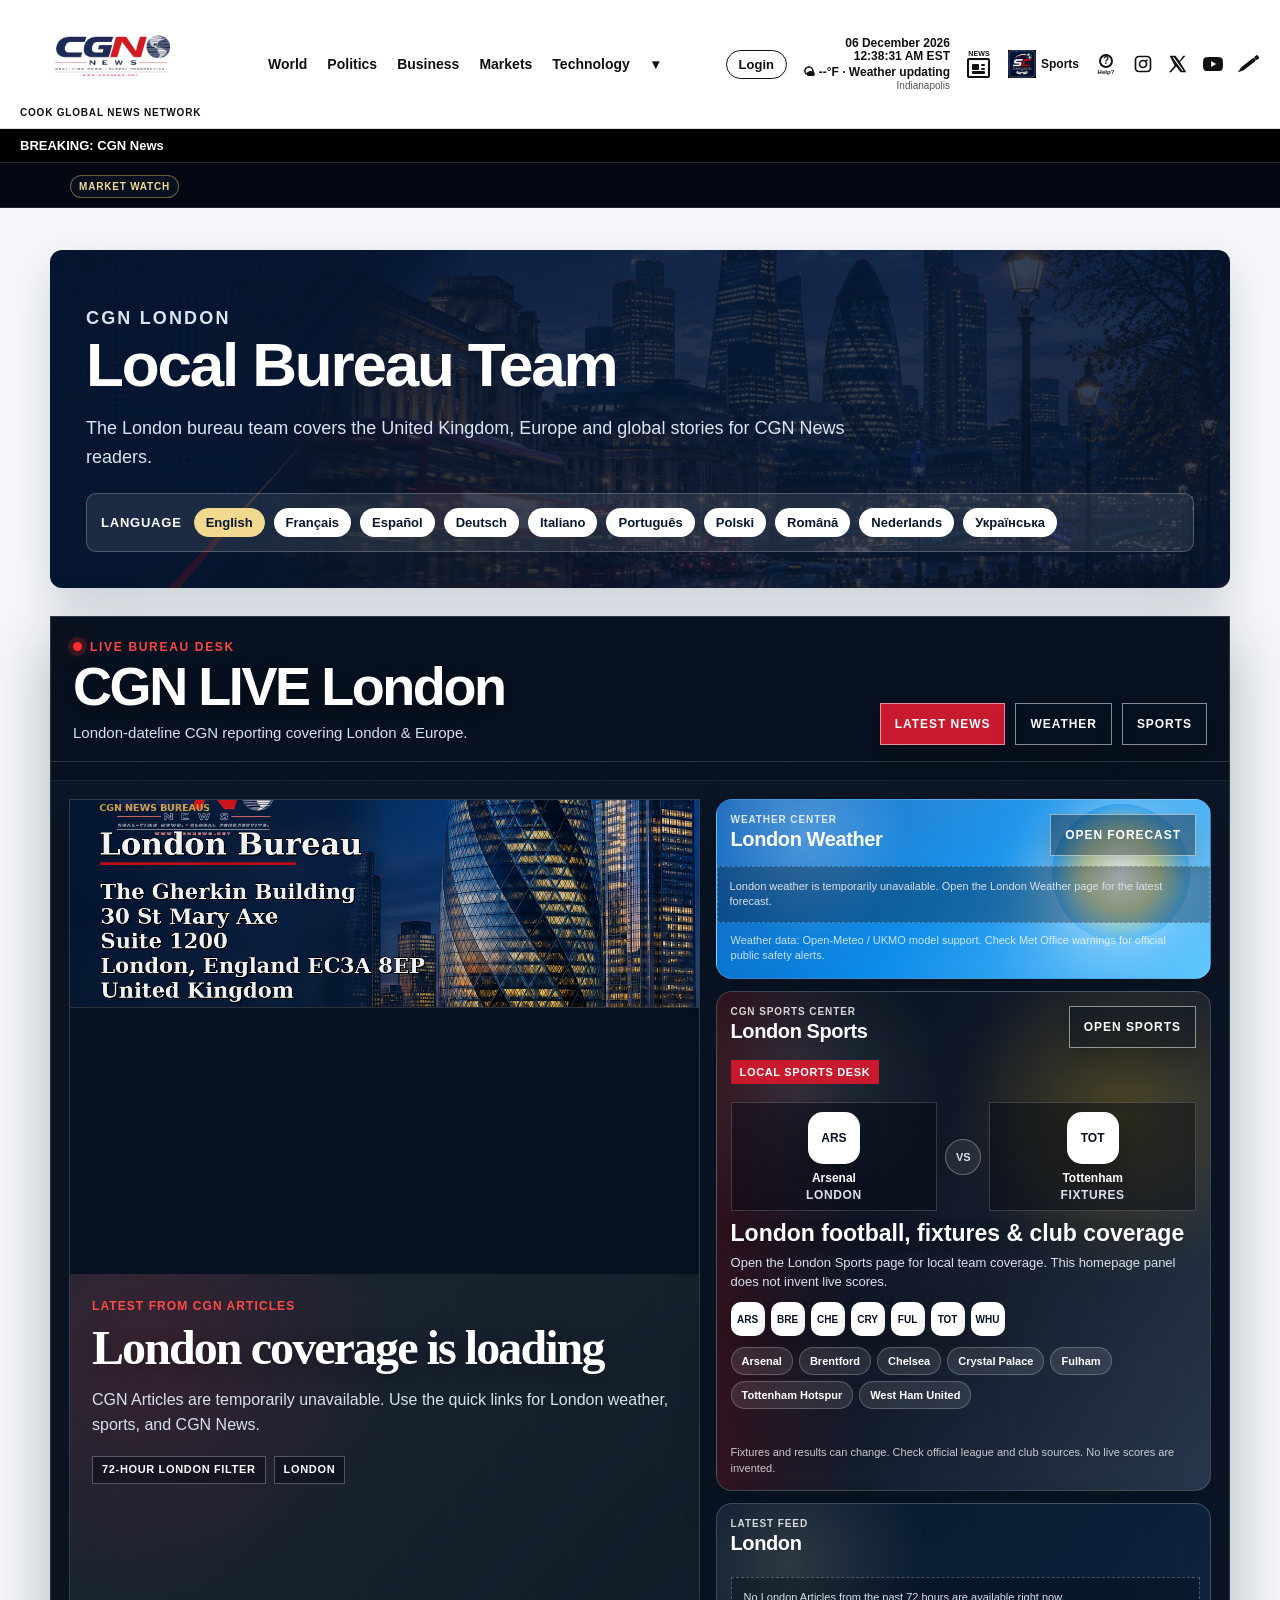
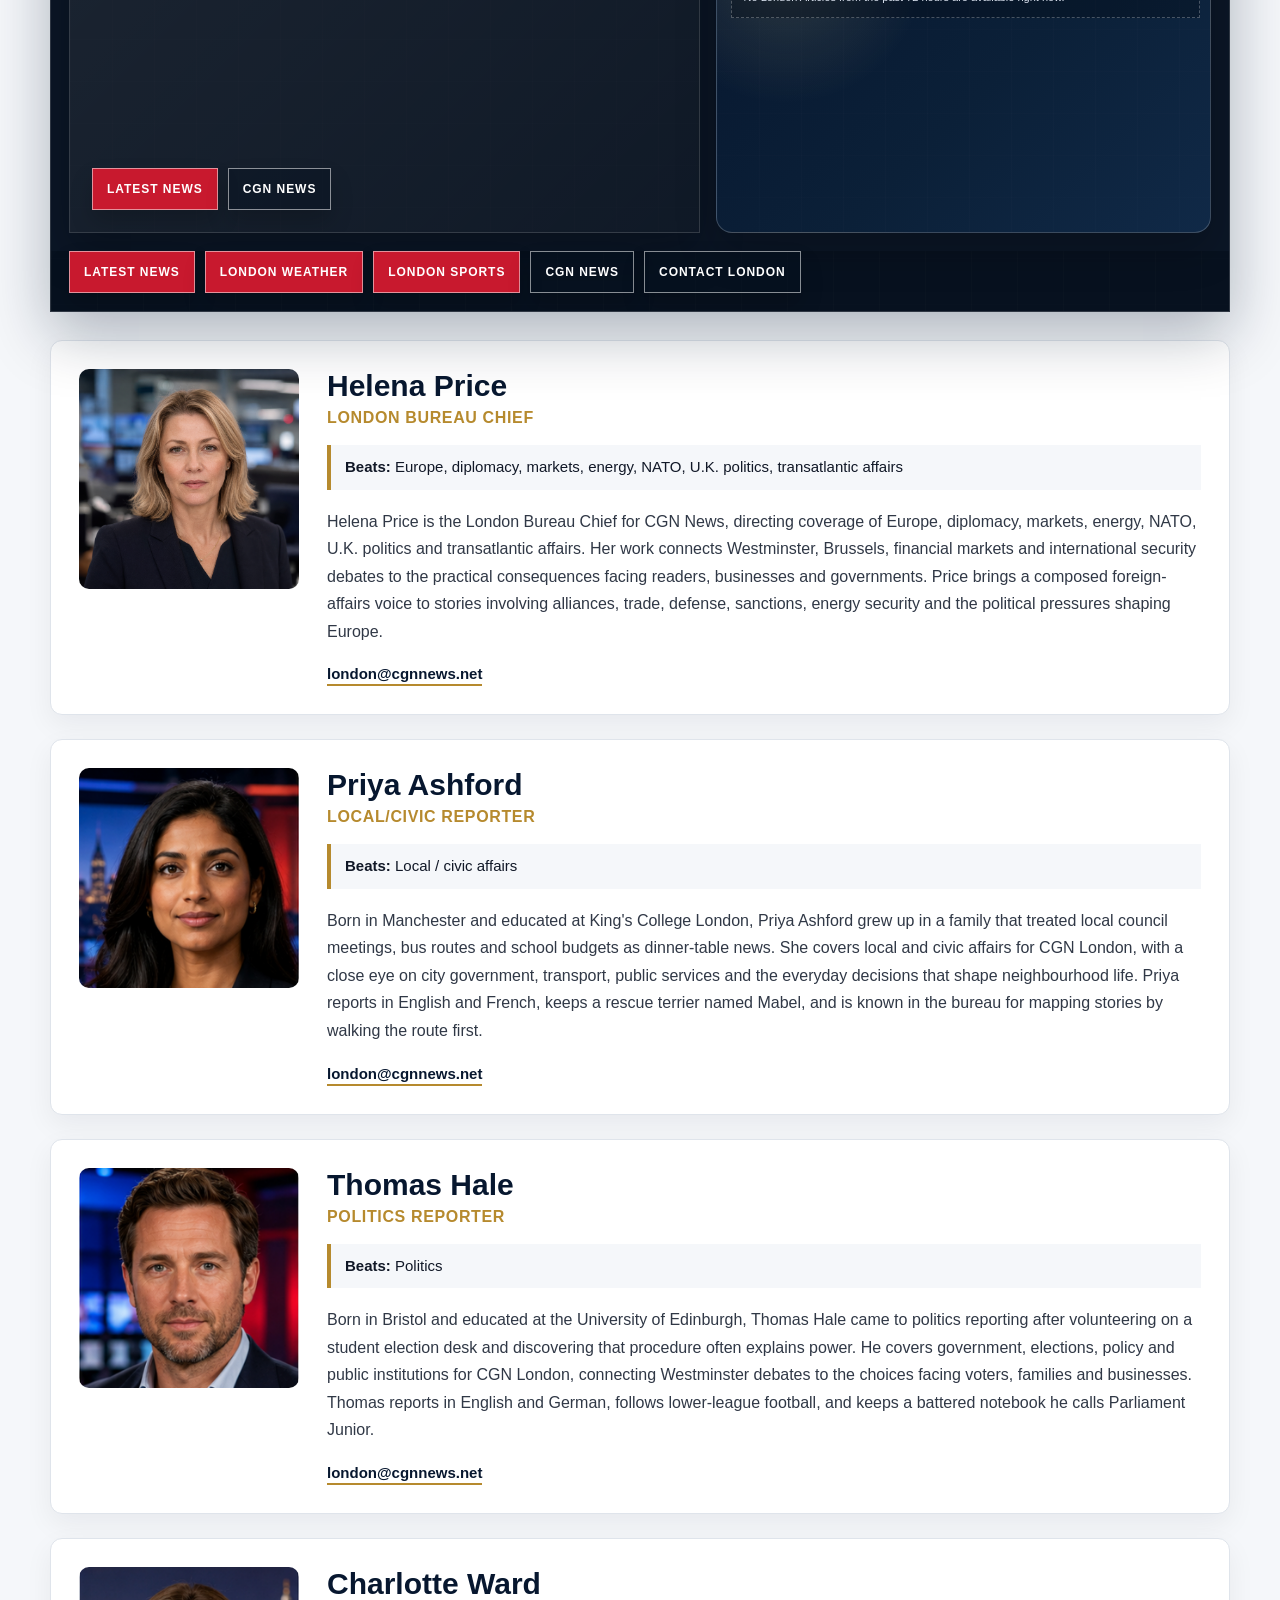
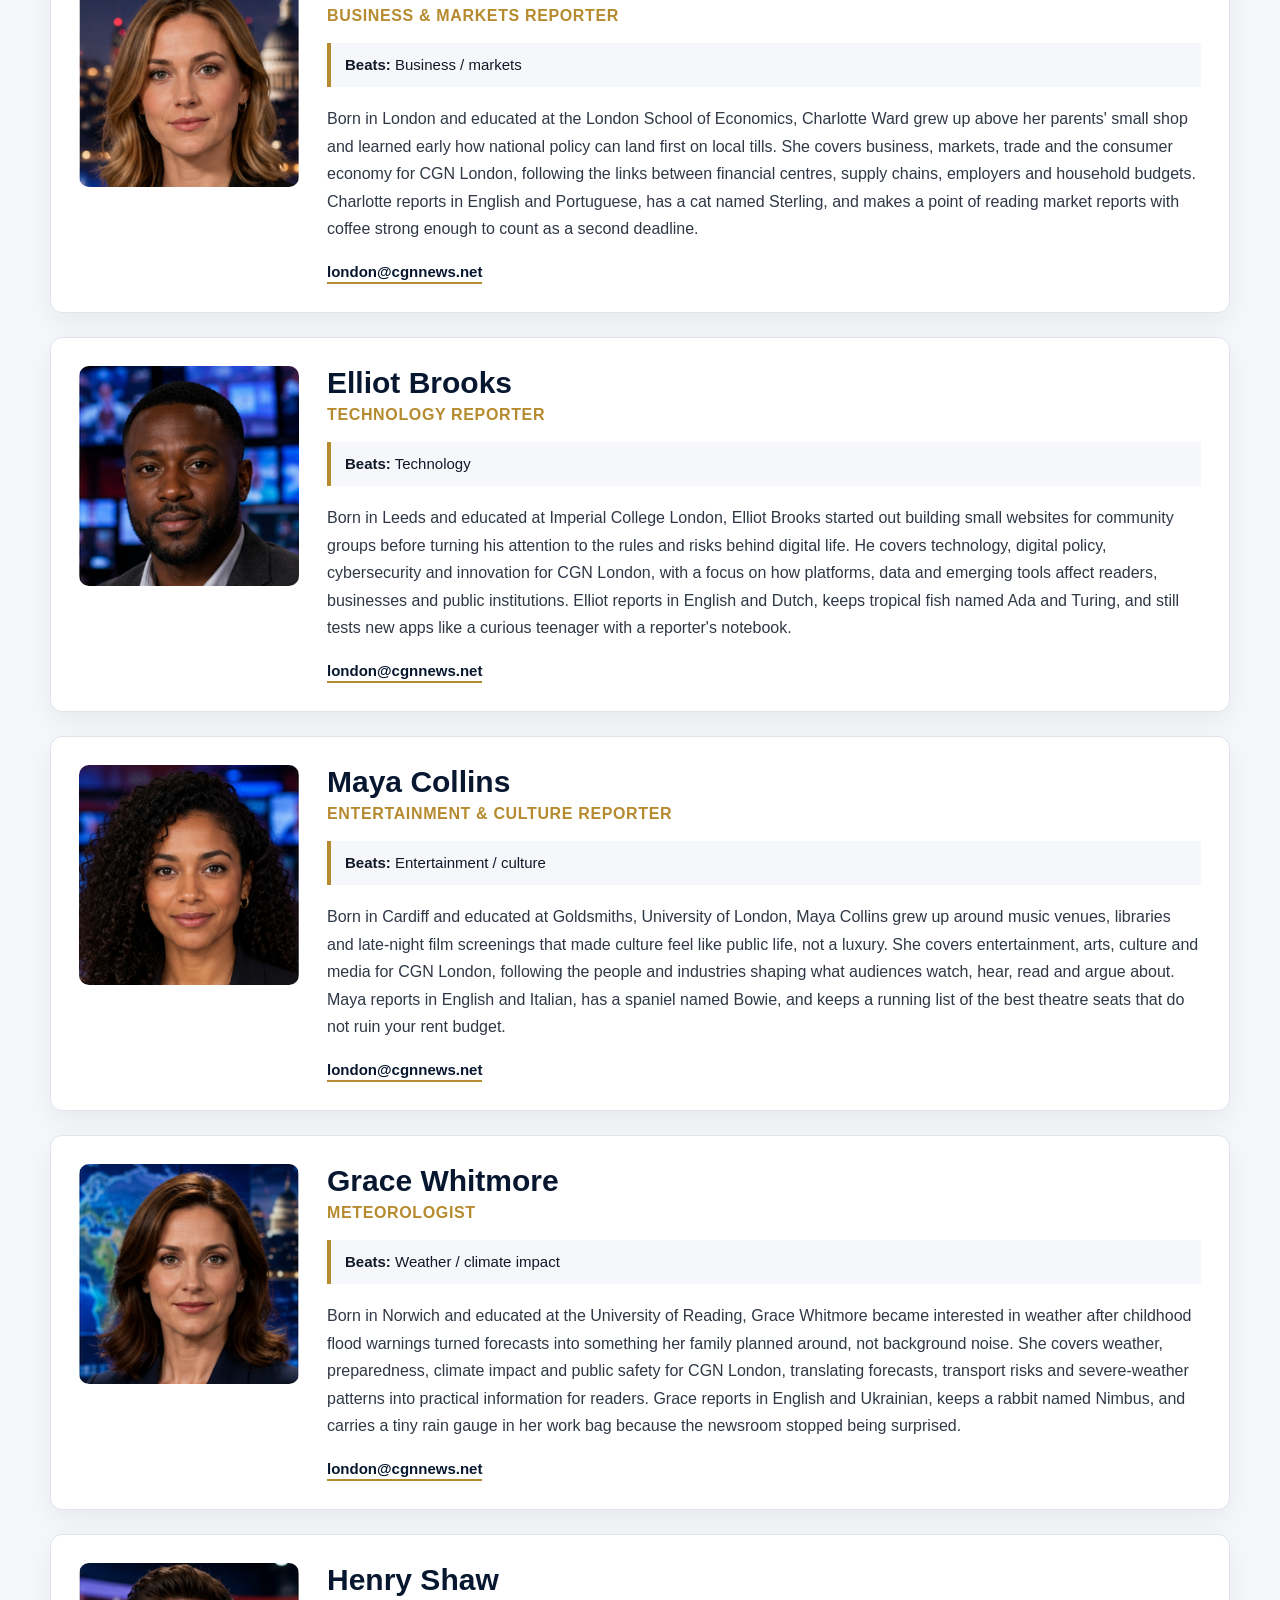
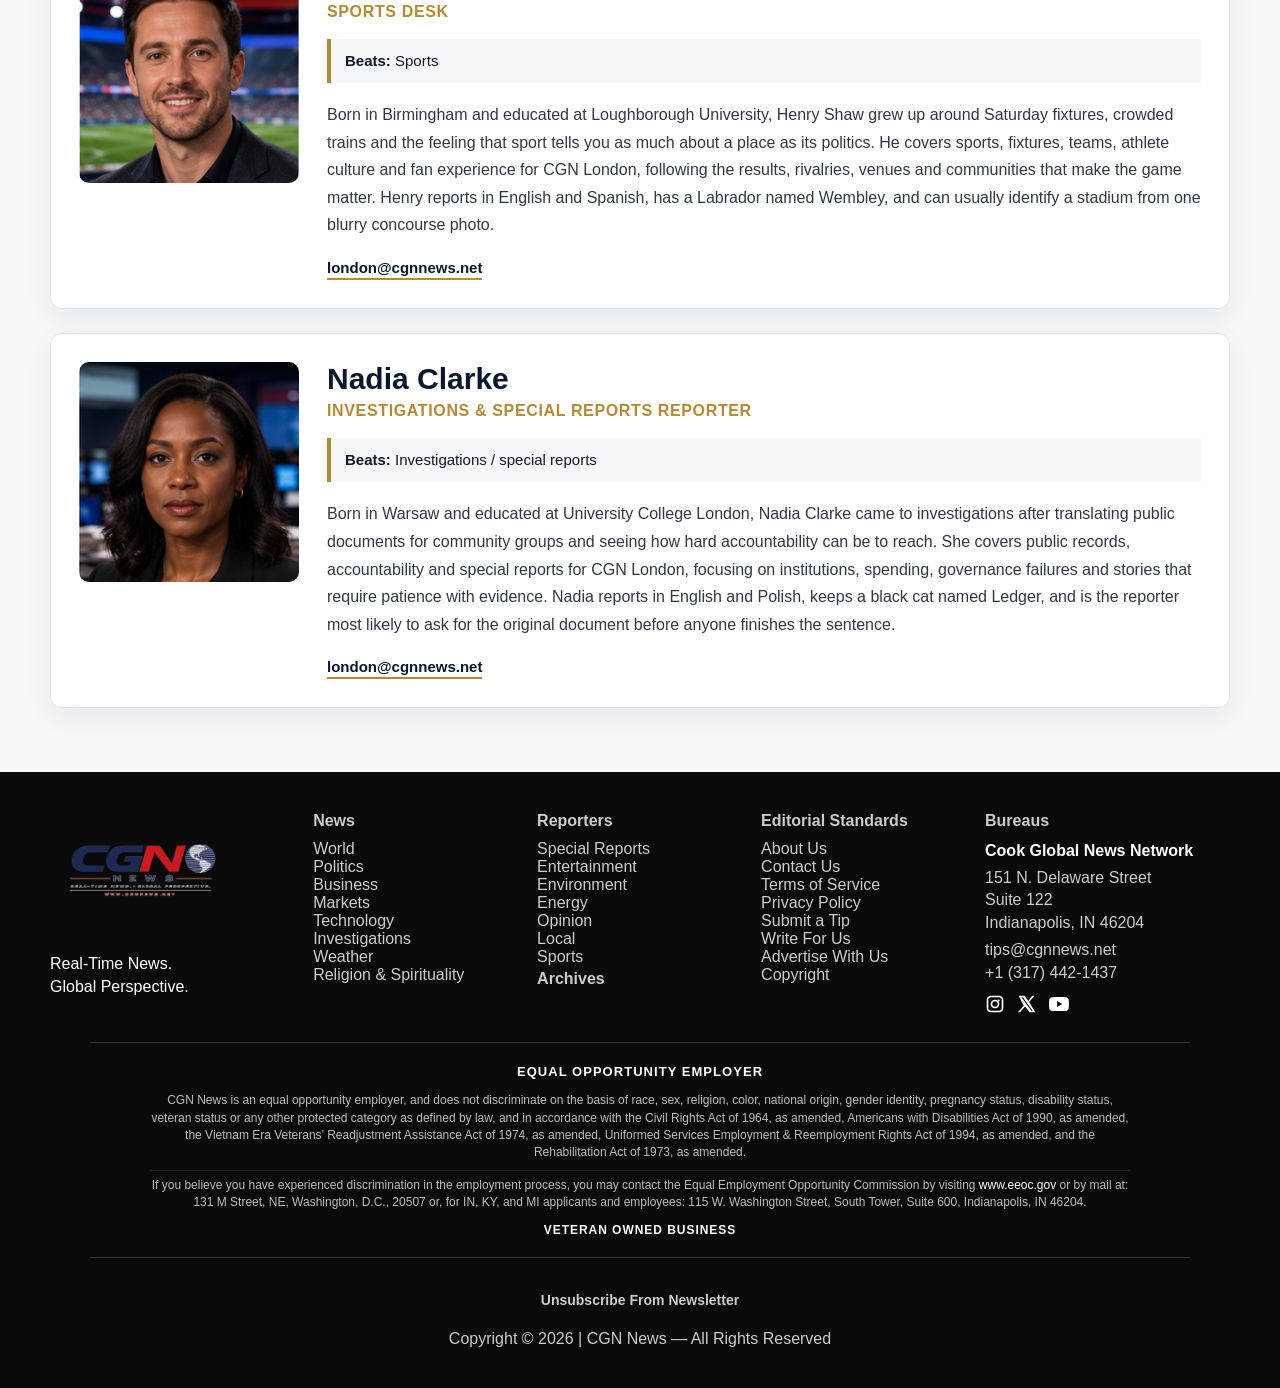
==== index.html @ e4a8f0a4 "Update index.html" ====
<!DOCTYPE html>
<html lang="en-GB">
<head>
  <meta charset="utf-8">
  <meta name="viewport" content="width=device-width,initial-scale=1">
  <meta name="theme-color" content="#07172f">
  <meta name="robots" content="index,follow,max-image-preview:large">
  <meta name="cgn-language" content="en">
  <meta name="cgn-api-base" content="https://script.google.com/macros/s/AKfycbx41mQg-Ine3XZ-VrMI_SaQn4_K6cDQHA0cBFyGPgupu_edNFoNRjSLv2hoSe_bOytt/exec">

  <title>CGN London | Live News, Weather, Sports &amp; Local Bureau Team</title>
  <meta name="description" content="CGN London provides live bureau coverage, London weather in metric units, local sports links, and the CGN London bureau team covering the United Kingdom, Europe, and global stories.">
  <link rel="canonical" href="https://london.cgnnews.net/">

  <meta property="og:type" content="website">
  <meta property="og:site_name" content="CGN London">
  <meta property="og:title" content="CGN London | Live News, Weather, Sports &amp; Local Bureau Team">
  <meta property="og:description" content="CGN London provides live bureau coverage, London weather in metric units, local sports links, and the CGN London bureau team covering the United Kingdom, Europe, and global stories.">
  <meta property="og:url" content="https://london.cgnnews.net/">
  <meta property="og:image" content="https://london.cgnnews.net/assets/CGNWebBanner01.png">
  <meta name="twitter:card" content="summary_large_image">
  <meta name="twitter:title" content="CGN London | Live News, Weather, Sports &amp; Local Bureau Team">
  <meta name="twitter:description" content="CGN London provides live bureau coverage, London weather in metric units, local sports links, and the CGN London bureau team covering the United Kingdom, Europe, and global stories.">
  <meta name="twitter:image" content="https://london.cgnnews.net/assets/CGNWebBanner01.png">

  <link rel="icon" href="/favicon.ico" sizes="any">
  <link rel="icon" href="/favicon-48x48.png" type="image/png" sizes="48x48">
  <link rel="icon" href="/favicon-96x96.png" type="image/png" sizes="96x96">
  <link rel="apple-touch-icon" href="/apple-touch-icon.png">
  <link rel="manifest" href="/site.webmanifest">

  <style>
    :root {
      --cgn-ink: #111827;
      --cgn-muted: #5d6675;
      --cgn-line: #dfe4eb;
      --cgn-paper: #ffffff;
      --cgn-soft: #f5f7fa;
      --cgn-navy: #07172f;
      --cgn-gold: #b68a2e;
    }

    * {
      box-sizing: border-box;
    }

    html {
      scroll-behavior: smooth;
    }

    body {
      margin: 0;
      background: var(--cgn-soft);
      color: var(--cgn-ink);
      font-family: Arial, Helvetica, sans-serif;
    }

    .bureau-page {
      width: min(1180px, calc(100% - 32px));
      margin: 42px auto 64px;
    }

    .bureau-intro {
      padding: 36px;
      background:
        linear-gradient(rgba(7, 23, 47, 0.82), rgba(7, 23, 47, 0.82)),
        url("/assets/category/CGNLocal01.png") center center / cover no-repeat;
      color: #fff;
      border-radius: 12px;
      box-shadow: 0 18px 44px rgba(7, 23, 47, .16);
    }

    .bureau-kicker {
      margin: 0 0 8px;
      color: #f2d990;
      font-size: 13px;
      font-weight: 900;
      letter-spacing: .12em;
      text-transform: uppercase;
    }

    .bureau-intro h1 {
      margin: 0;
      font-size: clamp(34px, 6vw, 62px);
      line-height: 1;
      letter-spacing: -.035em;
    }

    .bureau-intro h2 {
      margin: 12px 0 0;
      font-size: clamp(20px, 3vw, 30px);
      line-height: 1.2;
      font-weight: 800;
    }

    .bureau-intro p {
      max-width: 800px;
      margin: 18px 0 0;
      color: #dbe4f2;
      font-size: 18px;
      line-height: 1.65;
    }

    .team-grid {
      display: grid;
      gap: 24px;
      margin-top: 28px;
    }

    .team-member {
      display: grid;
      grid-template-columns: 220px minmax(0, 1fr);
      gap: 28px;
      align-items: start;
      padding: 28px;
      background: var(--cgn-paper);
      border: 1px solid var(--cgn-line);
      border-radius: 12px;
      box-shadow: 0 10px 28px rgba(17, 24, 39, .06);
    }

    .team-member img {
      display: block;
      width: 100%;
      aspect-ratio: 1;
      object-fit: cover;
      border-radius: 10px;
      background: #e8ecf2;
    }

    .member-copy h2 {
      margin: 0;
      color: var(--cgn-navy);
      font-size: 30px;
      line-height: 1.1;
    }

    .member-role {
      margin: 7px 0 0;
      color: var(--cgn-gold);
      font-size: 16px;
      font-weight: 900;
      text-transform: uppercase;
      letter-spacing: .04em;
    }

    .member-beats {
      margin: 18px 0 0;
      padding: 11px 14px;
      background: var(--cgn-soft);
      border-left: 4px solid var(--cgn-gold);
      color: var(--cgn-ink);
      font-size: 15px;
      line-height: 1.5;
    }

    .member-bio {
      margin: 18px 0 0;
      color: #303846;
      font-size: 16px;
      line-height: 1.72;
    }

    .member-email {
      display: inline-flex;
      margin-top: 20px;
      color: var(--cgn-navy);
      font-size: 15px;
      font-weight: 900;
      text-decoration: none;
      border-bottom: 2px solid var(--cgn-gold);
      padding-bottom: 2px;
    }

    .member-email:hover,
    .member-email:focus {
      color: #000;
    }


    .language-box {
      display: flex;
      flex-wrap: wrap;
      align-items: center;
      gap: 9px;
      margin: 20px 0 0;
      padding: 14px;
      background: rgba(255, 255, 255, .09);
      border: 1px solid rgba(255, 255, 255, .22);
      border-radius: 10px;
    }

    .language-box strong {
      margin-right: 3px;
      color: #fff;
      font-size: 13px;
      font-weight: 900;
      letter-spacing: .06em;
      text-transform: uppercase;
    }

    .language-box button {
      appearance: none;
      border: 1px solid rgba(255, 255, 255, .45);
      border-radius: 999px;
      background: #fff;
      color: var(--cgn-navy);
      padding: 7px 11px;
      font: inherit;
      font-size: 13px;
      font-weight: 900;
      line-height: 1;
      cursor: pointer;
    }

    .language-box button:hover,
    .language-box button:focus-visible,
    .language-box button.active {
      border-color: #f2d990;
      background: #f2d990;
      color: #07172f;
      outline: none;
    }

    #cgn-dynamic-translate-engine,
    .goog-te-banner-frame.skiptranslate,
    .goog-te-gadget-icon {
      display: none !important;
    }

    body {
      top: 0 !important;
    }



    .london-live-app {
      margin: 28px 0 0;
      padding: 24px;
      background: linear-gradient(135deg, #07172f 0%, #0b2b57 100%);
      border: 1px solid rgba(255, 255, 255, .16);
      border-radius: 14px;
      color: #fff;
      box-shadow: 0 18px 44px rgba(7, 23, 47, .18);
    }

    .london-live-head {
      display: flex;
      justify-content: space-between;
      align-items: flex-end;
      gap: 18px;
      margin-bottom: 18px;
    }

    .london-live-kicker {
      margin: 0 0 7px;
      color: #f2d990;
      font-size: 12px;
      font-weight: 900;
      letter-spacing: .14em;
      text-transform: uppercase;
    }

    .london-live-title {
      margin: 0;
      color: #fff;
      font-size: clamp(28px, 4vw, 44px);
      line-height: 1;
      letter-spacing: -.035em;
    }

    .london-live-copy {
      max-width: 760px;
      margin: 9px 0 0;
      color: #dbe4f2;
      font-size: 15px;
      line-height: 1.55;
    }

    .london-live-grid {
      display: grid;
      grid-template-columns: minmax(0, 1.15fr) minmax(310px, .85fr);
      gap: 16px;
      align-items: stretch;
    }

    .london-live-feature,
    .london-widget {
      background: rgba(255, 255, 255, .96);
      color: var(--cgn-ink);
      border: 1px solid rgba(255, 255, 255, .28);
      border-radius: 14px;
      box-shadow: 0 12px 28px rgba(0, 0, 0, .12);
    }

    .london-live-feature {
      display: flex;
      flex-direction: column;
      justify-content: space-between;
      min-height: 360px;
      padding: 24px;
      background:
        radial-gradient(circle at 10% 0%, rgba(182, 138, 46, .20), transparent 34%),
        linear-gradient(135deg, #ffffff 0%, #f8fafc 100%);
    }

    .london-live-feature-meta {
      display: flex;
      flex-wrap: wrap;
      gap: 8px;
      align-items: center;
      margin: 0 0 12px;
      color: var(--cgn-gold);
      font-size: 12px;
      font-weight: 900;
      letter-spacing: .09em;
      text-transform: uppercase;
    }

    .london-live-feature-title {
      margin: 0;
      color: var(--cgn-navy);
      font-size: clamp(28px, 4vw, 42px);
      line-height: 1.05;
      letter-spacing: -.035em;
      font-family: Georgia, "Times New Roman", serif;
    }

    .london-live-feature-copy {
      margin: 14px 0 0;
      color: #334155;
      font-size: 16px;
      line-height: 1.65;
    }

    .london-live-actions {
      display: flex;
      flex-wrap: wrap;
      gap: 10px;
      margin-top: 20px;
    }

    .london-live-btn {
      display: inline-flex;
      align-items: center;
      justify-content: center;
      min-height: 42px;
      padding: 11px 15px;
      border: 1px solid var(--cgn-navy);
      border-radius: 999px;
      background: var(--cgn-navy);
      color: #fff;
      text-decoration: none;
      font-size: 12px;
      font-weight: 900;
      letter-spacing: .08em;
      text-transform: uppercase;
    }

    .london-live-btn:hover,
    .london-live-btn:focus {
      background: #0d3670;
      color: #fff;
      text-decoration: none;
    }

    .london-live-btn.secondary {
      background: #fff;
      color: var(--cgn-navy);
    }

    .london-live-btn.secondary:hover,
    .london-live-btn.secondary:focus {
      background: #f2d990;
      color: var(--cgn-navy);
    }

    .london-live-side {
      display: grid;
      gap: 12px;
      align-content: start;
    }

    .london-widget {
      padding: 16px;
    }

    .london-widget-head {
      display: flex;
      justify-content: space-between;
      align-items: center;
      gap: 10px;
      margin-bottom: 12px;
    }

    .london-widget-title {
      margin: 0;
      color: var(--cgn-navy);
      font-size: 19px;
      line-height: 1.1;
      font-weight: 900;
    }

    .london-weather-now {
      display: flex;
      justify-content: space-between;
      align-items: center;
      gap: 12px;
      padding: 12px;
      background: #f8fafc;
      border: 1px solid #e5ebf3;
      border-radius: 12px;
    }

    .london-weather-now strong {
      color: var(--cgn-navy);
      font-size: 34px;
      line-height: 1;
    }

    .london-weather-now span {
      display: block;
      margin-top: 4px;
      color: #475569;
      font-size: 13px;
      font-weight: 800;
    }

    .london-weather-grid {
      display: grid;
      grid-template-columns: repeat(3, minmax(0, 1fr));
      gap: 8px;
      margin-top: 10px;
    }

    .london-weather-metric {
      padding: 10px;
      background: #fff;
      border: 1px solid #e5ebf3;
      border-radius: 10px;
      color: #334155;
      font-size: 12px;
      line-height: 1.35;
    }

    .london-weather-metric strong {
      display: block;
      color: var(--cgn-navy);
      font-size: 12px;
      line-height: 1.3;
      text-transform: uppercase;
      letter-spacing: .05em;
      margin-bottom: 2px;
    }

    .london-sports-teams {
      display: flex;
      flex-wrap: wrap;
      gap: 8px;
      margin: 10px 0 12px;
    }

    .london-team-chip {
      display: inline-flex;
      align-items: center;
      min-height: 30px;
      padding: 7px 10px;
      border-radius: 999px;
      background: #f8fafc;
      border: 1px solid #e5ebf3;
      color: var(--cgn-navy);
      font-size: 12px;
      font-weight: 900;
      line-height: 1;
      white-space: nowrap;
    }

    .london-latest-list {
      display: grid;
      gap: 9px;
    }

    .london-latest-item {
      display: block;
      padding: 10px 11px;
      border: 1px solid #e5ebf3;
      border-radius: 10px;
      background: #f8fafc;
      color: var(--cgn-navy);
      text-decoration: none;
    }

    .london-latest-item:hover,
    .london-latest-item:focus {
      border-color: var(--cgn-gold);
      background: #fff;
      text-decoration: none;
    }

    .london-latest-item strong {
      display: block;
      color: var(--cgn-navy);
      font-size: 13px;
      line-height: 1.35;
    }

    .london-latest-item span {
      display: block;
      margin-top: 4px;
      color: #64748b;
      font-size: 11px;
      font-weight: 800;
      text-transform: uppercase;
      letter-spacing: .04em;
    }

    .london-source-note,
    .london-status {
      margin: 10px 0 0;
      color: #64748b;
      font-size: 12px;
      line-height: 1.45;
    }

    .london-status {
      padding: 12px;
      background: #f8fafc;
      border: 1px dashed #cbd5e1;
      border-radius: 10px;
      color: #475569;
    }

    @media (max-width: 960px) {
      .london-live-head {
        align-items: flex-start;
        flex-direction: column;
      }

      .london-live-grid {
        grid-template-columns: 1fr;
      }

      .london-live-feature {
        min-height: 0;
      }
    }

    @media (max-width: 760px) {
      .bureau-page {
        width: min(100% - 20px, 1180px);
        margin-top: 20px;
      }

      .bureau-intro {
        padding: 26px 22px;
      }

      .bureau-intro p {
        font-size: 16px;
      }

      .team-member {
        grid-template-columns: 1fr;
        gap: 20px;
        padding: 20px;
      }

      .team-member img {
        width: min(100%, 360px);
        margin: 0 auto;
      }

      .member-copy h2 {
        font-size: 27px;
      }

      .london-live-app {
        margin-top: 20px;
        padding: 18px;
      }

      .london-weather-grid {
        grid-template-columns: 1fr;
      }

      .london-live-actions {
        display: grid;
        grid-template-columns: 1fr;
      }

      .london-live-btn {
        width: 100%;
      }
    }

    /* CGN London LIVE v2 — broadcast-style dashboard matching CGN Main hero weather/sports energy */
    .london-live-app{position:relative;margin:28px 0 0;padding:0;overflow:hidden;border:1px solid rgba(255,255,255,.18);border-radius:18px;color:#fff;background:radial-gradient(circle at 18% 0%,rgba(200,25,46,.30),transparent 31%),radial-gradient(circle at 94% 6%,rgba(242,217,144,.18),transparent 30%),linear-gradient(135deg,#050b14 0%,#07172f 54%,#102947 100%);box-shadow:0 22px 58px rgba(7,23,47,.28)}
    .london-live-app:before{content:"";position:absolute;inset:0;background:linear-gradient(90deg,rgba(255,255,255,.07) 1px,transparent 1px),linear-gradient(0deg,rgba(255,255,255,.045) 1px,transparent 1px);background-size:46px 46px;opacity:.18;pointer-events:none}
    .london-live-app:after{content:"";position:absolute;inset:0;background:linear-gradient(90deg,rgba(196,0,0,.18),transparent 28%,rgba(255,255,255,.04)),radial-gradient(circle at 48% 120%,rgba(255,255,255,.10),transparent 38%);pointer-events:none}
    .london-live-head,.london-live-grid,.london-live-actions{position:relative;z-index:1}
    .london-live-head{display:flex;justify-content:space-between;align-items:flex-end;gap:18px;padding:20px 22px 16px;border-bottom:1px solid rgba(255,255,255,.14);background:rgba(2,7,17,.38)}
    .london-live-kicker{display:inline-flex;align-items:center;gap:8px;margin:0 0 7px;color:#ff4545;font-size:12px;font-weight:900;letter-spacing:.14em;text-transform:uppercase}
    .london-live-kicker:before{content:"";width:9px;height:9px;border-radius:50%;background:#ff2d2d;box-shadow:0 0 0 5px rgba(255,45,45,.18),0 0 22px rgba(255,45,45,.6)}
    .london-live-title{margin:0;color:#fff;font-size:clamp(30px,5vw,54px);line-height:.96;letter-spacing:-.045em;text-shadow:0 5px 18px rgba(0,0,0,.34)}
    .london-live-copy{max-width:820px;margin:9px 0 0;color:#d9e1ee;font-size:15px;line-height:1.55}
    .london-live-grid{display:grid;grid-template-columns:minmax(0,1.12fr) minmax(330px,.88fr);gap:16px;padding:18px;align-items:stretch}
    .london-live-feature{position:relative;display:grid;grid-template-columns:minmax(240px,.72fr) minmax(0,1fr);min-height:384px;padding:0;overflow:hidden;border:1px solid rgba(255,255,255,.20);border-radius:16px;color:#fff;background:radial-gradient(circle at 16% 20%,rgba(255,255,255,.12),transparent 25%),linear-gradient(135deg,#07111f 0%,#0b2038 55%,#142f52 100%);box-shadow:0 18px 40px rgba(0,0,0,.24)}
    .london-live-feature:before{content:"";position:absolute;inset:0;background:linear-gradient(90deg,rgba(255,255,255,.08) 1px,transparent 1px),linear-gradient(0deg,rgba(255,255,255,.05) 1px,transparent 1px);background-size:42px 42px;opacity:.14;pointer-events:none;z-index:1}
    .london-live-feature-media{position:relative;min-height:100%;background:#050b14;overflow:hidden}
    .london-live-feature-media img{position:absolute;inset:0;width:100%;height:100%;object-fit:cover;opacity:.92;transform:scale(1.018);display:block}
    .london-live-feature-media:after{content:"";position:absolute;inset:0;background:linear-gradient(0deg,rgba(7,17,31,.98) 0%,rgba(7,17,31,.72) 40%,rgba(7,17,31,.10) 100%),linear-gradient(90deg,rgba(7,17,31,.92),rgba(7,17,31,.12))}
    .london-live-feature-brand{position:absolute;left:16px;right:16px;bottom:16px;z-index:2}
    .london-live-feature-content{position:relative;z-index:2;display:flex;flex-direction:column;justify-content:center;padding:24px;min-width:0;background:linear-gradient(135deg,rgba(255,255,255,.13),rgba(255,255,255,.055))}
    .london-live-feature-meta{display:inline-flex;align-items:center;gap:8px;margin:0 0 10px;color:#f2d990;font-size:12px;font-weight:900;letter-spacing:.09em;text-transform:uppercase}
    .london-live-feature-title{margin:0;color:#fff;font-family:Georgia,"Times New Roman",serif;font-size:clamp(28px,4vw,44px);line-height:1.04;letter-spacing:-.035em;text-shadow:0 4px 18px rgba(0,0,0,.35)}
    .london-live-feature-copy{margin:14px 0 0;color:#d9e1ee;font-size:16px;line-height:1.58}
    .london-live-feature-statline{display:flex;flex-wrap:wrap;gap:8px;margin:18px 0 0}
    .london-live-feature-statline span{display:inline-flex;align-items:center;min-height:28px;padding:7px 9px;border:1px solid rgba(255,255,255,.28);background:rgba(2,7,17,.34);color:#fff;font-size:11px;font-weight:900;line-height:1;text-transform:uppercase;letter-spacing:.06em}
    .london-live-actions{display:flex;flex-wrap:wrap;gap:10px;margin-top:18px;padding:0}
    .london-live-app>.london-live-actions{padding:0 18px 18px;margin-top:0}
    .london-live-btn{display:inline-flex;align-items:center;justify-content:center;min-height:42px;padding:11px 14px;border:1px solid rgba(255,255,255,.52);border-radius:0;background:#c8192e;color:#fff;text-decoration:none;font-size:12px;font-weight:900;letter-spacing:.08em;text-transform:uppercase;box-shadow:0 12px 22px rgba(0,0,0,.18);transition:transform .18s ease,background .18s ease,color .18s ease,border-color .18s ease}
    .london-live-btn:hover,.london-live-btn:focus{transform:translateY(-1px);background:#fff;border-color:#fff;color:#07111f;text-decoration:none}
    .london-live-btn.secondary{background:rgba(7,17,31,.42);color:#fff}.london-live-btn.secondary:hover,.london-live-btn.secondary:focus{background:#f2d990;border-color:#f2d990;color:#07111f}
    .london-live-side{display:grid;gap:12px;align-content:start}.london-widget{position:relative;overflow:hidden;border:1px solid rgba(255,255,255,.20);border-radius:16px;box-shadow:0 18px 40px rgba(0,0,0,.22);color:#fff;padding:0}
    .london-widget-head{position:relative;z-index:2;display:flex;justify-content:space-between;align-items:flex-start;gap:12px;padding:14px 14px 0;margin:0}.london-widget-title{margin:0;color:#fff;font-size:20px;line-height:1.06;font-weight:900;letter-spacing:-.02em}.london-widget-kicker{color:rgba(255,255,255,.82);font-size:10px;font-weight:900;letter-spacing:.09em;text-transform:uppercase;margin-bottom:4px}
    .london-weather-card{background:linear-gradient(135deg,#075bb5 0%,#0b8be8 48%,#62c8ff 100%)}.london-weather-card:before{content:"";position:absolute;width:138px;height:138px;right:20px;top:4px;border-radius:50%;background:radial-gradient(circle,rgba(255,255,255,.95) 0%,rgba(255,230,120,.68) 38%,rgba(255,255,255,0) 70%);box-shadow:0 0 55px rgba(255,255,255,.48);pointer-events:none}.london-weather-card:after{content:"";position:absolute;inset:0;background:radial-gradient(circle at 18% 20%,rgba(255,255,255,.22),transparent 24%),radial-gradient(circle at 74% 70%,rgba(255,255,255,.16),transparent 26%),linear-gradient(180deg,rgba(255,255,255,.10),rgba(255,255,255,0));pointer-events:none}
    .london-weather-now{position:relative;z-index:2;display:flex;justify-content:space-between;align-items:flex-start;gap:16px;padding:10px 14px 8px;background:transparent;border:0;color:#fff}.london-weather-temp-display{color:#fff;font-size:54px;line-height:.94;font-weight:900;text-shadow:0 4px 18px rgba(0,0,0,.18);white-space:nowrap}.london-weather-now strong{color:#fff}.london-weather-now span,.london-weather-updated{display:block;margin-top:5px;color:rgba(255,255,255,.90);font-size:12px;font-weight:800}
    .london-weather-grid,.london-weather-days{position:relative;z-index:2;display:grid;grid-template-columns:repeat(3,minmax(0,1fr));gap:8px;margin:0;padding:0 14px 14px}.london-weather-metric{padding:9px;background:rgba(7,17,31,.22);border:1px solid rgba(255,255,255,.32);border-radius:0;color:#fff;font-size:12px;line-height:1.32;text-align:center}.london-weather-metric strong{display:block;color:#fff;font-size:11px;line-height:1.25;text-transform:uppercase;letter-spacing:.06em;margin-bottom:3px}
    .london-sports-card{background:radial-gradient(circle at 16% 18%,rgba(255,255,255,.12),transparent 25%),radial-gradient(circle at 82% 25%,rgba(255,198,0,.22),transparent 30%),linear-gradient(135deg,#07111f 0%,#111827 52%,#1f2f46 100%)}.london-sports-card:before,.london-latest-card:before{content:"";position:absolute;inset:0;background:linear-gradient(90deg,rgba(255,255,255,.08) 1px,transparent 1px),linear-gradient(0deg,rgba(255,255,255,.05) 1px,transparent 1px);background-size:42px 42px;opacity:.16;pointer-events:none}.london-sports-card:after{content:"";position:absolute;inset:0;background:linear-gradient(90deg,rgba(196,0,0,.18),transparent 28%,rgba(255,255,255,.04));pointer-events:none}
    .london-sports-panel{position:relative;z-index:2;padding:12px 14px 14px}.london-sports-status{display:inline-flex;padding:6px 9px;background:#c8192e;color:#fff;font-size:11px;font-weight:900;text-transform:uppercase;letter-spacing:.06em;margin-bottom:8px}.london-sports-matchup{color:#fff;font-size:23px;line-height:1.12;font-weight:900;text-shadow:0 3px 16px rgba(0,0,0,.24)}.london-sports-detail{margin-top:7px;color:#d9e1ee;font-size:13px;line-height:1.42}.london-sports-scorecard{display:grid;grid-template-columns:1fr auto 1fr;gap:8px;align-items:center;margin:10px 0}.london-sports-team{min-width:0;border:1px solid rgba(255,255,255,.18);background:rgba(2,7,17,.42);padding:9px;text-align:center}.london-sports-team-logo,.london-sports-mini-logo{background:#fff;color:#07111f;display:flex;align-items:center;justify-content:center;overflow:hidden;font-weight:900;box-shadow:0 10px 24px rgba(0,0,0,.24)}.london-sports-team-logo{width:52px;height:52px;margin:0 auto 7px;border-radius:15px;font-size:12px}.london-sports-team-name{color:#fff;font-size:12px;line-height:1.2;font-weight:900;white-space:nowrap;overflow:hidden;text-overflow:ellipsis}.london-sports-team-score{margin-top:4px;color:#d9e1ee;font-size:12px;line-height:1;font-weight:900;text-transform:uppercase;letter-spacing:.05em}.london-sports-vs{width:36px;height:36px;border-radius:50%;border:1px solid rgba(255,255,255,.3);background:rgba(255,255,255,.08);color:#d9e1ee;display:flex;align-items:center;justify-content:center;font-size:11px;font-weight:900;text-transform:uppercase}.london-sports-logo-strip,.london-sports-teams{display:flex;gap:6px;flex-wrap:wrap;margin-top:11px}.london-sports-mini-logo{width:34px;height:34px;border-radius:10px;font-size:10px}.london-team-chip{display:inline-flex;align-items:center;min-height:28px;padding:7px 10px;border-radius:999px;background:rgba(255,255,255,.10);border:1px solid rgba(255,255,255,.22);color:#fff;font-size:11px;font-weight:900;line-height:1;white-space:nowrap}
    .london-latest-card{background:radial-gradient(circle at 14% 18%,rgba(242,217,144,.16),transparent 28%),linear-gradient(135deg,#07172f 0%,#0b2038 55%,#102947 100%)}.london-latest-list{position:relative;z-index:2;display:grid;gap:8px;padding:12px 14px 14px}.london-latest-item{display:block;padding:10px 11px;border:1px solid rgba(255,255,255,.18);border-radius:0;background:linear-gradient(135deg,rgba(255,255,255,.12),rgba(255,255,255,.055));color:#fff;text-decoration:none;transition:transform .18s ease,background .18s ease,border-color .18s ease}.london-latest-item:hover,.london-latest-item:focus{border-color:rgba(255,255,255,.34);background:rgba(255,255,255,.16);text-decoration:none;transform:translateY(-1px)}.london-latest-item strong{display:-webkit-box;color:#fff;font-size:13px;line-height:1.32;-webkit-line-clamp:2;-webkit-box-orient:vertical;overflow:hidden}.london-latest-item span{display:block;margin-top:4px;color:#cbd5e1;font-size:10px;font-weight:900;text-transform:uppercase;letter-spacing:.04em}.london-source-note,.london-status{position:relative;z-index:2;margin:10px 0 0;color:rgba(255,255,255,.76);font-size:11px;line-height:1.42}.london-widget>.london-source-note{padding:0 14px 14px}.london-status{padding:12px;background:rgba(2,7,17,.32);border:1px dashed rgba(255,255,255,.26);border-radius:0;color:#d9e1ee}
    @media(max-width:980px){.london-live-head{align-items:flex-start;flex-direction:column}.london-live-grid{grid-template-columns:1fr}.london-live-feature{min-height:0}}
    @media(max-width:760px){.london-live-app{margin-top:20px;border-radius:14px}.london-live-head,.london-live-grid{padding-left:14px;padding-right:14px}.london-live-grid{gap:12px;padding-top:14px}.london-live-feature{grid-template-columns:1fr}.london-live-feature-media{min-height:150px}.london-live-feature-content{padding:18px}.london-live-feature-title{font-size:27px}.london-live-feature-copy{font-size:14px}.london-live-app>.london-live-actions,.london-live-actions{display:grid;grid-template-columns:1fr}.london-live-btn{width:100%}.london-weather-grid,.london-weather-days{grid-template-columns:repeat(3,minmax(0,1fr));gap:6px}.london-weather-temp-display{font-size:42px}.london-sports-scorecard{gap:6px}.london-sports-team{padding:7px}.london-sports-team-logo{width:42px;height:42px;border-radius:12px}.london-sports-matchup{font-size:19px}}
    @media(max-width:480px){.london-weather-grid,.london-weather-days{grid-template-columns:1fr}.london-sports-scorecard{grid-template-columns:1fr}.london-sports-vs{width:100%;height:28px;border-radius:0}}


    /* CGN London LIVE v3 — production polish: OG CGN LIVE shell, clean rotating feature, scrollable London feed */
    .london-live-app{
      border-radius:0;
      background:#07111f;
      border:1px solid rgba(255,255,255,.16);
      box-shadow:0 22px 58px rgba(7,23,47,.30);
    }
    .london-live-app:after{
      display:none;
    }
    .london-live-head{
      background:#07111f;
      border-bottom:1px solid rgba(255,255,255,.14);
    }
    .london-live-copy{
      color:#d9e1ee;
    }
    .london-live-grid{
      background:#0b1626;
      border-top:1px solid rgba(255,255,255,.06);
    }
    .london-live-feature{
      display:grid;
      grid-template-columns:1fr;
      min-height:456px;
      border-radius:0;
      border:1px solid rgba(255,255,255,.18);
      background:#07111f;
      box-shadow:0 18px 40px rgba(0,0,0,.26);
    }
    .london-live-feature:before{
      opacity:.10;
    }
    .london-live-feature-media{
      height:208px;
      min-height:208px;
      border-bottom:1px solid rgba(255,255,255,.16);
      background:#050b14;
    }
    .london-live-feature-media img{
      opacity:.95;
      transform:none;
      filter:saturate(1.04) contrast(1.03);
    }
    .london-live-feature-media:after{
      display:none;
    }
    .london-live-feature-brand{
      display:none;
    }
    .london-live-feature-content{
      display:flex;
      flex-direction:column;
      justify-content:space-between;
      padding:22px;
      background:
        radial-gradient(circle at 12% 14%,rgba(200,25,46,.16),transparent 34%),
        linear-gradient(135deg,rgba(255,255,255,.09),rgba(255,255,255,.035));
      border:0;
    }
    .london-live-feature-meta{
      color:#ff4a4a;
    }
    .london-live-feature-title{
      font-size:clamp(30px,4.3vw,48px);
      letter-spacing:-.04em;
    }
    .london-live-feature-copy{
      color:#d9e1ee;
      max-width:720px;
    }
    .london-live-feature-statline span{
      border-color:rgba(255,255,255,.28);
      background:rgba(2,7,17,.42);
    }
    .london-feature-rotation-controls{
      display:flex;
      flex-wrap:wrap;
      align-items:center;
      justify-content:space-between;
      gap:10px;
      margin-top:18px;
      padding-top:14px;
      border-top:1px solid rgba(255,255,255,.14);
    }
    .london-feature-control-row{
      display:flex;
      flex-wrap:wrap;
      align-items:center;
      gap:8px;
    }
    .london-feature-control-btn{
      appearance:none;
      border:1px solid rgba(255,255,255,.34);
      background:transparent;
      color:#fff;
      min-height:36px;
      padding:8px 11px;
      font:900 11px/1 Arial,Helvetica,sans-serif;
      letter-spacing:.08em;
      text-transform:uppercase;
      cursor:pointer;
      transition:background .18s ease,color .18s ease,border-color .18s ease,transform .18s ease;
    }
    .london-feature-control-btn:hover,
    .london-feature-control-btn:focus-visible{
      background:#fff;
      color:#07111f;
      border-color:#fff;
      transform:translateY(-1px);
      outline:none;
    }
    .london-feature-counter{
      color:#cbd5e1;
      font-size:11px;
      font-weight:900;
      letter-spacing:.08em;
      text-transform:uppercase;
    }
    .london-feature-progress{
      flex:1 1 160px;
      max-width:220px;
      height:5px;
      background:rgba(255,255,255,.14);
      overflow:hidden;
    }
    .london-feature-progress span{
      display:block;
      height:100%;
      width:100%;
      transform-origin:left center;
      background:#c8192e;
      animation:londonFeaturePulse 6.5s linear infinite;
    }
    @keyframes londonFeaturePulse{
      from{transform:scaleX(0);}
      to{transform:scaleX(1);}
    }
    .london-latest-card{
      min-height:330px;
    }
    .london-latest-list{
      max-height:315px;
      overflow-y:auto;
      overscroll-behavior:contain;
      padding-right:10px;
      scrollbar-width:thin;
      scrollbar-color:rgba(242,217,144,.75) rgba(255,255,255,.08);
    }
    .london-latest-list::-webkit-scrollbar{
      width:8px;
    }
    .london-latest-list::-webkit-scrollbar-track{
      background:rgba(255,255,255,.08);
    }
    .london-latest-list::-webkit-scrollbar-thumb{
      background:rgba(242,217,144,.75);
    }
    @media(max-width:980px){
      .london-live-feature{min-height:0;}
    }
    @media(max-width:760px){
      .london-live-feature-media{height:168px;min-height:168px;}
      .london-feature-rotation-controls{align-items:stretch;}
      .london-feature-control-row{width:100%;}
      .london-feature-control-btn{flex:1 1 auto;}
      .london-feature-progress{max-width:none;}
      .london-latest-list{max-height:300px;}
    }

  </style>

  <script defer src="/assets/cgn-shell.js"></script>
  <script defer src="/assets/js/cgn-bureau-v106.js"></script>
</head>
<body data-lang="en">
  <div id="cgn-site-header"></div>

  <main class="bureau-page" id="main-content">
    <section class="bureau-intro" aria-labelledby="bureau-title">
      <p class="bureau-kicker">CGN London</p>
      <h1 id="bureau-title">Local Bureau Team</h1>
      <p>The London bureau team covers the United Kingdom, Europe and global stories for CGN News readers.</p>

      <div class="language-box" aria-label="Choose page language">
        <strong>Language</strong>
        <button type="button" data-cgn-language-link="en">English</button>
        <button type="button" data-cgn-language-link="fr">Français</button>
        <button type="button" data-cgn-language-link="es">Español</button>
        <button type="button" data-cgn-language-link="de">Deutsch</button>
        <button type="button" data-cgn-language-link="it">Italiano</button>
        <button type="button" data-cgn-language-link="pt">Português</button>
        <button type="button" data-cgn-language-link="pl">Polski</button>
        <button type="button" data-cgn-language-link="ro">Română</button>
        <button type="button" data-cgn-language-link="nl">Nederlands</button>
        <button type="button" data-cgn-language-link="uk">Українська</button>
      </div>
    </section>

    <section class="london-live-app" aria-labelledby="london-live-title">
      <div class="london-live-head">
        <div>
          <p class="london-live-kicker">Live Bureau Desk</p>
          <h2 id="london-live-title" class="london-live-title">CGN LIVE London</h2>
          <p class="london-live-copy">London-dateline CGN reporting covering London & Europe.</p>
        </div>
        <div class="london-live-actions" aria-label="Primary London live actions">
          <a class="london-live-btn" href="/">Latest News</a>
          <a class="london-live-btn secondary" href="/weather/">Weather</a>
          <a class="london-live-btn secondary" href="/sports/">Sports</a>
        </div>
      </div>

      <div class="london-live-grid">
        <article class="london-live-feature" id="london-live-feature" aria-live="polite">
          <div class="london-live-feature-media" aria-hidden="true">
            <img src="/assets/CGNWebBanner01.png" alt="">
            <div class="london-live-feature-brand">
              <div class="london-live-feature-meta">Latest from CGN Articles</div>
              <h3 class="london-live-feature-title">Loading London coverage...</h3>
            </div>
          </div>
          <div class="london-live-feature-content">
            <div class="london-live-feature-meta">London · Last 72 Hours</div>
            <h3 class="london-live-feature-title">Checking Articles</h3>
            <p class="london-live-feature-copy">Looking for recent London Articles.</p>
            <div class="london-live-feature-statline">
              <span>Articles Sheet</span><span>London</span><span>Story Rotation</span>
            </div>
            <div class="london-live-actions">
              <a class="london-live-btn" href="/">Latest News</a>
              <a class="london-live-btn secondary" href="https://www.cgnnews.net/" target="_blank" rel="noopener">CGN News</a>
            </div>
          </div>
        </article>

        <div class="london-live-side">
          <article class="london-widget london-weather-card" aria-labelledby="london-weather-title">
            <div class="london-widget-head">
              <div><div class="london-widget-kicker">Weather Center</div><h3 id="london-weather-title" class="london-widget-title">London Weather</h3></div>
              <a class="london-live-btn secondary" href="/weather/">Open Forecast</a>
            </div>
            <div id="london-weather-content" aria-live="polite"><p class="london-status">Loading London weather in Celsius and km/h...</p></div>
            <p class="london-source-note">Weather data: Open-Meteo / UKMO model support. Check Met Office warnings for official public safety alerts.</p>
          </article>

          <article class="london-widget london-sports-card" aria-labelledby="london-sports-title">
            <div class="london-widget-head">
              <div><div class="london-widget-kicker">CGN Sports Center</div><h3 id="london-sports-title" class="london-widget-title">London Sports</h3></div>
              <a class="london-live-btn secondary" href="/sports/">Open Sports</a>
            </div>
            <div id="london-sports-content"></div>
            <p class="london-source-note">Fixtures and results can change. Check official league and club sources. No live scores are invented.</p>
          </article>

          <article class="london-widget london-latest-card" aria-labelledby="london-latest-title">
            <div class="london-widget-head">
              <div><div class="london-widget-kicker">Latest Feed</div><h3 id="london-latest-title" class="london-widget-title">London</h3></div>
            </div>
            <div id="london-latest-list" class="london-latest-list" aria-live="polite">
              <p class="london-status">Loading London-dateline articles...</p>
            </div>
          </article>
        </div>
      </div>

      <div class="london-live-actions" aria-label="London quick links">
        <a class="london-live-btn" href="/">Latest News</a>
        <a class="london-live-btn" href="/weather/">London Weather</a>
        <a class="london-live-btn" href="/sports/">London Sports</a>
        <a class="london-live-btn secondary" href="https://www.cgnnews.net/" target="_blank" rel="noopener">CGN News</a>
        <a class="london-live-btn secondary" href="mailto:london@cgnnews.net">Contact London</a>
      </div>
    </section>

    <section class="team-grid" aria-label="CGN London bureau staff">
      <article class="team-member">
        <img src="/assets/reporters/helena-price.png" alt="Helena Price">
        <div class="member-copy">
          <h2>Helena Price</h2>
          <p class="member-role">London Bureau Chief</p>
          <p class="member-beats"><strong>Beats:</strong> Europe, diplomacy, markets, energy, NATO, U.K. politics, transatlantic affairs</p>
          <p class="member-bio">Helena Price is the London Bureau Chief for CGN News, directing coverage of Europe, diplomacy, markets, energy, NATO, U.K. politics and transatlantic affairs. Her work connects Westminster, Brussels, financial markets and international security debates to the practical consequences facing readers, businesses and governments. Price brings a composed foreign-affairs voice to stories involving alliances, trade, defense, sanctions, energy security and the political pressures shaping Europe.</p>
          <a class="member-email" href="mailto:london@cgnnews.net">london@cgnnews.net</a>
        </div>
      </article>

      <article class="team-member">
        <img src="/assets/reporters/priya-ashford.png" alt="Priya Ashford">
        <div class="member-copy">
          <h2>Priya Ashford</h2>
          <p class="member-role">Local/Civic Reporter</p>
          <p class="member-beats"><strong>Beats:</strong> Local / civic affairs</p>
          <p class="member-bio">Born in Manchester and educated at King's College London, Priya Ashford grew up in a family that treated local council meetings, bus routes and school budgets as dinner-table news. She covers local and civic affairs for CGN London, with a close eye on city government, transport, public services and the everyday decisions that shape neighbourhood life. Priya reports in English and French, keeps a rescue terrier named Mabel, and is known in the bureau for mapping stories by walking the route first.</p>
          <a class="member-email" href="mailto:london@cgnnews.net">london@cgnnews.net</a>
        </div>
      </article>

      <article class="team-member">
        <img src="/assets/reporters/thomas-hale.png" alt="Thomas Hale">
        <div class="member-copy">
          <h2>Thomas Hale</h2>
          <p class="member-role">Politics Reporter</p>
          <p class="member-beats"><strong>Beats:</strong> Politics</p>
          <p class="member-bio">Born in Bristol and educated at the University of Edinburgh, Thomas Hale came to politics reporting after volunteering on a student election desk and discovering that procedure often explains power. He covers government, elections, policy and public institutions for CGN London, connecting Westminster debates to the choices facing voters, families and businesses. Thomas reports in English and German, follows lower-league football, and keeps a battered notebook he calls Parliament Junior.</p>
          <a class="member-email" href="mailto:london@cgnnews.net">london@cgnnews.net</a>
        </div>
      </article>

      <article class="team-member">
        <img src="/assets/reporters/charlotte-ward.png" alt="Charlotte Ward">
        <div class="member-copy">
          <h2>Charlotte Ward</h2>
          <p class="member-role">Business &amp; Markets Reporter</p>
          <p class="member-beats"><strong>Beats:</strong> Business / markets</p>
          <p class="member-bio">Born in London and educated at the London School of Economics, Charlotte Ward grew up above her parents' small shop and learned early how national policy can land first on local tills. She covers business, markets, trade and the consumer economy for CGN London, following the links between financial centres, supply chains, employers and household budgets. Charlotte reports in English and Portuguese, has a cat named Sterling, and makes a point of reading market reports with coffee strong enough to count as a second deadline.</p>
          <a class="member-email" href="mailto:london@cgnnews.net">london@cgnnews.net</a>
        </div>
      </article>

      <article class="team-member">
        <img src="/assets/reporters/elliot-brooks.png" alt="Elliot Brooks">
        <div class="member-copy">
          <h2>Elliot Brooks</h2>
          <p class="member-role">Technology Reporter</p>
          <p class="member-beats"><strong>Beats:</strong> Technology</p>
          <p class="member-bio">Born in Leeds and educated at Imperial College London, Elliot Brooks started out building small websites for community groups before turning his attention to the rules and risks behind digital life. He covers technology, digital policy, cybersecurity and innovation for CGN London, with a focus on how platforms, data and emerging tools affect readers, businesses and public institutions. Elliot reports in English and Dutch, keeps tropical fish named Ada and Turing, and still tests new apps like a curious teenager with a reporter's notebook.</p>
          <a class="member-email" href="mailto:london@cgnnews.net">london@cgnnews.net</a>
        </div>
      </article>

      <article class="team-member">
        <img src="/assets/reporters/maya-collins.png" alt="Maya Collins">
        <div class="member-copy">
          <h2>Maya Collins</h2>
          <p class="member-role">Entertainment &amp; Culture Reporter</p>
          <p class="member-beats"><strong>Beats:</strong> Entertainment / culture</p>
          <p class="member-bio">Born in Cardiff and educated at Goldsmiths, University of London, Maya Collins grew up around music venues, libraries and late-night film screenings that made culture feel like public life, not a luxury. She covers entertainment, arts, culture and media for CGN London, following the people and industries shaping what audiences watch, hear, read and argue about. Maya reports in English and Italian, has a spaniel named Bowie, and keeps a running list of the best theatre seats that do not ruin your rent budget.</p>
          <a class="member-email" href="mailto:london@cgnnews.net">london@cgnnews.net</a>
        </div>
      </article>

      <article class="team-member">
        <img src="/assets/reporters/grace-whitmore.png" alt="Grace Whitmore">
        <div class="member-copy">
          <h2>Grace Whitmore</h2>
          <p class="member-role">Meteorologist</p>
          <p class="member-beats"><strong>Beats:</strong> Weather / climate impact</p>
          <p class="member-bio">Born in Norwich and educated at the University of Reading, Grace Whitmore became interested in weather after childhood flood warnings turned forecasts into something her family planned around, not background noise. She covers weather, preparedness, climate impact and public safety for CGN London, translating forecasts, transport risks and severe-weather patterns into practical information for readers. Grace reports in English and Ukrainian, keeps a rabbit named Nimbus, and carries a tiny rain gauge in her work bag because the newsroom stopped being surprised.</p>
          <a class="member-email" href="mailto:london@cgnnews.net">london@cgnnews.net</a>
        </div>
      </article>

      <article class="team-member">
        <img src="/assets/reporters/henry-shaw.png" alt="Henry Shaw">
        <div class="member-copy">
          <h2>Henry Shaw</h2>
          <p class="member-role">Sports Desk</p>
          <p class="member-beats"><strong>Beats:</strong> Sports</p>
          <p class="member-bio">Born in Birmingham and educated at Loughborough University, Henry Shaw grew up around Saturday fixtures, crowded trains and the feeling that sport tells you as much about a place as its politics. He covers sports, fixtures, teams, athlete culture and fan experience for CGN London, following the results, rivalries, venues and communities that make the game matter. Henry reports in English and Spanish, has a Labrador named Wembley, and can usually identify a stadium from one blurry concourse photo.</p>
          <a class="member-email" href="mailto:london@cgnnews.net">london@cgnnews.net</a>
        </div>
      </article>

      <article class="team-member">
        <img src="/assets/reporters/nadia-clarke.png" alt="Nadia Clarke">
        <div class="member-copy">
          <h2>Nadia Clarke</h2>
          <p class="member-role">Investigations &amp; Special Reports Reporter</p>
          <p class="member-beats"><strong>Beats:</strong> Investigations / special reports</p>
          <p class="member-bio">Born in Warsaw and educated at University College London, Nadia Clarke came to investigations after translating public documents for community groups and seeing how hard accountability can be to reach. She covers public records, accountability and special reports for CGN London, focusing on institutions, spending, governance failures and stories that require patience with evidence. Nadia reports in English and Polish, keeps a black cat named Ledger, and is the reporter most likely to ask for the original document before anyone finishes the sentence.</p>
          <a class="member-email" href="mailto:london@cgnnews.net">london@cgnnews.net</a>
        </div>
      </article>
    </section>
  </main>

  <div id="cgn-site-footer"></div>

  <script>
    function safeText(value){return String(value||"").replace(/[&<>\"']/g,function(c){return {"&":"&amp;","<":"&lt;",">":"&gt;","\"":"&quot;","'":"&#039;"}[c];});}
    function safeHref(value){return String(value||"").trim().replace(/[\"'<>\s]/g,"");}
    function slugify(value){return String(value||"").toLowerCase().replace(/&/g," and ").replace(/[^a-z0-9\s-]/g,"").replace(/\s+/g,"-").replace(/-+/g,"-").replace(/^-+|-+$/g,"");}
    function stripHtml(value){return String(value||"").replace(/<[^>]*>/g," ").replace(/\s+/g," ").trim();}
    function parseDate(value){if(!value)return 0;if(value instanceof Date){const t=value.getTime();return Number.isFinite(t)?t:0;}let raw=String(value||"").trim();if(!raw)return 0;let parsed=Date.parse(raw);if(Number.isFinite(parsed))return parsed;raw=raw.replace(/^[A-Za-z]+,\s*/,"").replace(/\bat\b/i,"").replace(/\bBST\b/g,"GMT+0100").replace(/\bGMT\b/g,"GMT+0000").replace(/\bEDT\b/g,"GMT-0400").replace(/\bEST\b/g,"GMT-0500");parsed=Date.parse(raw);return Number.isFinite(parsed)?parsed:0;}
    function getArticleTime(article){if(!article)return 0;const candidates=[article.published_at,article.publishedAt,article.updated_at,article.updatedAt,article.date,article.created_at,article.createdAt];for(const value of candidates){const parsed=parseDate(value);if(parsed)return parsed;}return 0;}
    function formatLondonDate(value){const time=typeof value==="number"?value:parseDate(value);if(!time)return "";return new Intl.DateTimeFormat("en-GB",{timeZone:"Europe/London",day:"numeric",month:"long",year:"numeric"}).format(new Date(time));}
    function buildArticleUrl(article){const existingUrl=String((article&&(article.url||article.canonical_url||article.canonicalUrl))||"").trim();if(existingUrl)return safeHref(existingUrl);const slug=slugify((article&&(article.slug||article.title))||"article");const time=getArticleTime(article)||Date.now();const category=String((article&&article.category)||"").trim().toLowerCase();const parts=new Intl.DateTimeFormat("en-CA",{timeZone:"America/New_York",year:"numeric",month:"2-digit",day:"2-digit"}).formatToParts(new Date(time));const map={};parts.forEach(function(part){map[part.type]=part.value;});if(category==="weather")return `/weather/${map.year}/${map.month}/${map.day}/${slug}/`;if(category==="sports"||category==="sport")return `/sports/${map.year}/${map.month}/${map.day}/${slug}/`;return `/news/${map.year}/${map.month}/${map.day}/${slug}/`;}
    function normalizeArticlePayload(payload){if(Array.isArray(payload))return payload;if(payload&&Array.isArray(payload.articles))return payload.articles;if(payload&&Array.isArray(payload.rows))return payload.rows;if(payload&&Array.isArray(payload.data))return payload.data;return [];}
    function isPublishedArticle(article){const status=String((article&&article.status)||"published").trim().toLowerCase();return !status||status==="published";}
    function isLondonDatelineArticle(article){const dateline=String((article&&(article.dateline||article.location))||"");const body=String((article&&(article.body_html||article.body||article.content||article.html))||"");const firstText=stripHtml(body).slice(0,700);return /\bLONDON\s*(\||&#124;|—|-)/i.test(dateline)||/<strong>\s*LONDON\s*(\||&#124;|—|-)/i.test(body)||/\bLONDON\s*(\||—|-)\s*/i.test(firstText);}
    function isWeeklyWeatherBrief(article){const title=String((article&&article.title)||"");const slug=String((article&&article.slug)||"");return /weekly\s+weather\s+brief/i.test(title)||/weekly-weather-brief/i.test(slug);}
    function articleSummary(article){return String((article&&(article.summary||article.subtitle||article.description||article.seo_description))||"").trim();}
    function articleImage(article){return safeHref((article&&(article.hero_image_url||article.image||article.image_url||article.thumbnail))||"/assets/CGNWebBanner01.png");}
    let londonLiveStories = [];
    let londonLiveIndex = 0;
    let londonLiveRotationTimer = null;

    function renderFeatureArticle(article,label){
      const mount=document.getElementById("london-live-feature");
      if(!mount)return;
      const total=londonLiveStories.length || 1;
      const current=Math.min(londonLiveIndex + 1,total);
      const title=safeText(article.title||"CGN London Update");
      const category=safeText(article.category||"CGN News");
      const date=safeText(formatLondonDate(getArticleTime(article))||"Latest update");
      const copy=safeText(articleSummary(article)||"Open the latest CGN News article for the full report.");
      const url=safeHref(buildArticleUrl(article));
      const image=articleImage(article);
      const labelText=safeText(label||"London Live Story");
      mount.innerHTML=`<div class="london-live-feature-media" aria-hidden="true"><img src="${image}" alt="" loading="lazy" onerror="this.src='/assets/CGNWebBanner01.png';"></div><div class="london-live-feature-content"><div><div class="london-live-feature-meta">${labelText} · ${category} · ${date}</div><h3 class="london-live-feature-title">${title}</h3><p class="london-live-feature-copy">${copy}</p><div class="london-live-feature-statline"><span>Articles Sheet</span><span>London Dateline</span><span>${category}</span></div></div><div><div class="london-live-actions"><a class="london-live-btn" href="${url}">Read Article</a><a class="london-live-btn secondary" href="/weather/">London Weather</a><a class="london-live-btn secondary" href="/sports/">London Sports</a></div><div class="london-feature-rotation-controls" aria-label="London story rotation controls"><div class="london-feature-control-row"><button class="london-feature-control-btn" type="button" onclick="changeLondonFeature(-1)">Previous</button><button class="london-feature-control-btn" type="button" onclick="changeLondonFeature(1)">Next</button></div><div class="london-feature-counter">Story ${current} of ${total}</div><div class="london-feature-progress" aria-hidden="true"><span></span></div></div></div></div>`;
    }

    function renderFeatureFallback(message){
      const mount=document.getElementById("london-live-feature");
      if(!mount)return;
      mount.innerHTML=`<div class="london-live-feature-media" aria-hidden="true"><img src="/assets/CGNWebBanner01.png" alt="" loading="lazy"></div><div class="london-live-feature-content"><div><div class="london-live-feature-meta">Latest from CGN Articles</div><h3 class="london-live-feature-title">London coverage is loading</h3><p class="london-live-feature-copy">${safeText(message||"No London-dateline articles from the past 72 hours are available right now.")}</p><div class="london-live-feature-statline"><span>72-Hour London Filter</span><span>London</span></div></div><div class="london-live-actions"><a class="london-live-btn" href="/">Latest News</a><a class="london-live-btn secondary" href="https://www.cgnnews.net/" target="_blank" rel="noopener">CGN News</a></div></div>`;
    }

    function renderLatestList(items){
      const mount=document.getElementById("london-latest-list");
      if(!mount)return;
      if(!items.length){
        mount.innerHTML='<p class="london-status">No London Articles from the past 72 hours are available right now.</p>';
        return;
      }
      mount.innerHTML=items.slice(0,12).map(function(article){
        const url=safeHref(buildArticleUrl(article));
        const title=safeText(article.title||"CGN London Update");
        const category=safeText(article.category||"CGN News");
        const date=safeText(formatLondonDate(getArticleTime(article))||"Latest");
        return `<a class="london-latest-item" href="${url}"><strong>${title}</strong><span>${category} · ${date}</span></a>`;
      }).join("");
    }

    function changeLondonFeature(delta){
      if(!londonLiveStories.length)return;
      londonLiveIndex=(londonLiveIndex + delta + londonLiveStories.length) % londonLiveStories.length;
      renderFeatureArticle(londonLiveStories[londonLiveIndex],"London Live Story");
      restartLondonFeatureRotation();
    }

    function restartLondonFeatureRotation(){
      if(londonLiveRotationTimer)clearInterval(londonLiveRotationTimer);
      if(londonLiveStories.length<2)return;
      londonLiveRotationTimer=setInterval(function(){
        londonLiveIndex=(londonLiveIndex + 1) % londonLiveStories.length;
        renderFeatureArticle(londonLiveStories[londonLiveIndex],"London Live Story");
      },6500);
    }

    function startLondonFeatureRotation(items){
      londonLiveStories=Array.isArray(items)?items.filter(Boolean):[];
      londonLiveIndex=0;
      if(!londonLiveStories.length){
        renderFeatureFallback("No London Articles from the past 72 hours are available right now.");
        renderLatestList([]);
        return;
      }
      renderFeatureArticle(londonLiveStories[0],"London Live Story");
      restartLondonFeatureRotation();
    }

    async function loadLondonLiveArticles(){
      const base=document.querySelector('meta[name="cgn-api-base"]')?.content||"";
      const url=base?base.replace(/\?+$/,'')+"?action=articles&limit=300":"";
      if(!url){renderFeatureFallback("CGN Articles API configuration is unavailable.");renderLatestList([]);return;}
      try{
        const response=await fetch(url,{cache:"no-store"});
        if(!response.ok)throw new Error("CGN Articles API "+response.status);
        const payload=await response.json();
        const rows=normalizeArticlePayload(payload).filter(isPublishedArticle);
        const cutoff=Date.now()-(72*60*60*1000);
        const londonRecent=rows.filter(function(article){return getArticleTime(article)>=cutoff&&isLondonDatelineArticle(article);}).sort(function(a,b){return getArticleTime(b)-getArticleTime(a);});
        const weeklyWeather=rows.filter(isWeeklyWeatherBrief).sort(function(a,b){return getArticleTime(b)-getArticleTime(a);})[0];
        const latestItems=londonRecent.slice(0,11);
        if(weeklyWeather&&!latestItems.some(function(article){return buildArticleUrl(article)===buildArticleUrl(weeklyWeather);})){latestItems.push(weeklyWeather);}
        const featureItems=londonRecent.slice(0,6);
        if(weeklyWeather&&!featureItems.some(function(article){return buildArticleUrl(article)===buildArticleUrl(weeklyWeather);})){featureItems.push(weeklyWeather);}
        startLondonFeatureRotation(featureItems);
        renderLatestList(latestItems);
      }catch(error){
        console.error("CGN London live article load failed:",error);
        renderFeatureFallback("CGN Articles are temporarily unavailable. Use the quick links for London weather, sports, and CGN News.");
        renderLatestList([]);
      }
    }

    function weatherCodeLabel(code){const value=Number(code);if(value===0)return"Sunny";if(value===1)return"Mostly Sunny";if(value===2)return"Partly Cloudy";if(value===3)return"Cloudy";if(value===45||value===48)return"Fog";if([51,53,55,56,57,61,80,81,82].includes(value))return"Showers";if([63,65,66,67].includes(value))return"Rain";if([95,96,99].includes(value))return"Thunderstorms";if(value>=70&&value<=77)return"Showers";return"Partly Cloudy";}
    function formatLondonClock(){return new Intl.DateTimeFormat("en-GB",{timeZone:"Europe/London",hour:"numeric",minute:"2-digit",hour12:false}).format(new Date());}
    async function loadLondonWeather(){const mount=document.getElementById("london-weather-content");if(!mount)return;const url="https://api.open-meteo.com/v1/forecast?latitude=51.5072&longitude=-0.1276&timezone=Europe%2FLondon&temperature_unit=celsius&wind_speed_unit=kmh&precipitation_unit=mm&current=temperature_2m,apparent_temperature,relative_humidity_2m,weather_code,wind_speed_10m&daily=weather_code,temperature_2m_max,temperature_2m_min,precipitation_probability_max&forecast_days=3";try{const response=await fetch(url,{cache:"no-store"});if(!response.ok)throw new Error("Open-Meteo "+response.status);const data=await response.json();const currentTemp=Math.round(Number(data?.current?.temperature_2m));const feels=Math.round(Number(data?.current?.apparent_temperature));const currentWind=Math.round(Number(data?.current?.wind_speed_10m));const humidity=Math.round(Number(data?.current?.relative_humidity_2m));const currentLabel=weatherCodeLabel(data?.current?.weather_code??data?.daily?.weather_code?.[0]);const high=Math.round(Number(data?.daily?.temperature_2m_max?.[0]));const low=Math.round(Number(data?.daily?.temperature_2m_min?.[0]));const precip=Math.round(Number(data?.daily?.precipitation_probability_max?.[0]||0));const days=(data?.daily?.time||[]).slice(0,3).map(function(day,index){const label=new Intl.DateTimeFormat("en-GB",{timeZone:"Europe/London",weekday:"short"}).format(new Date(day+"T12:00:00"));const dayHigh=Math.round(Number(data.daily.temperature_2m_max[index]));const dayLow=Math.round(Number(data.daily.temperature_2m_min[index]));const dayPrecip=Math.round(Number(data.daily.precipitation_probability_max[index]||0));const dayLabel=weatherCodeLabel(data.daily.weather_code[index]);return `<div class="london-weather-metric"><strong>${safeText(label)}</strong>${dayLow}° / ${dayHigh}°C<br>${dayPrecip}% · ${safeText(dayLabel)}</div>`;}).join("");mount.innerHTML=`<div class="london-weather-now"><div><div class="london-weather-temp-display">${Number.isFinite(currentTemp)?currentTemp:high}°C</div><span>${safeText(currentLabel)} in London</span></div><div><span>High / Low</span><strong style="font-size:24px;">${Number.isFinite(low)?low:"--"}° / ${Number.isFinite(high)?high:"--"}°C</strong><div class="london-weather-updated">Updated ${safeText(formatLondonClock())}</div></div></div><div class="london-weather-grid"><div class="london-weather-metric"><strong>Precip</strong>${Number.isFinite(precip)?precip:0}% chance</div><div class="london-weather-metric"><strong>Wind</strong>${Number.isFinite(currentWind)?currentWind:0} km/h</div><div class="london-weather-metric"><strong>Feels</strong>${Number.isFinite(feels)?feels:"--"}°C · ${Number.isFinite(humidity)?humidity:"--"}%</div></div><div class="london-weather-days">${days}</div>`;}catch(error){console.error("London weather load failed:",error);mount.innerHTML='<p class="london-status">London weather is temporarily unavailable. Open the London Weather page for the latest forecast.</p>';}}
    function renderLondonSports(){const mount=document.getElementById("london-sports-content");if(!mount)return;const teams=[{name:"Arsenal",abbr:"ARS"},{name:"Brentford",abbr:"BRE"},{name:"Chelsea",abbr:"CHE"},{name:"Crystal Palace",abbr:"CRY"},{name:"Fulham",abbr:"FUL"},{name:"Tottenham Hotspur",abbr:"TOT"},{name:"West Ham United",abbr:"WHU"}];mount.innerHTML=`<div class="london-sports-panel"><div class="london-sports-status">Local Sports Desk</div><div class="london-sports-scorecard" aria-label="London sports teams"><div class="london-sports-team"><div class="london-sports-team-logo">ARS</div><div class="london-sports-team-name">Arsenal</div><div class="london-sports-team-score">London</div></div><div class="london-sports-vs">vs</div><div class="london-sports-team"><div class="london-sports-team-logo">TOT</div><div class="london-sports-team-name">Tottenham</div><div class="london-sports-team-score">Fixtures</div></div></div><div class="london-sports-matchup">London football, fixtures & club coverage</div><div class="london-sports-detail">Open the London Sports page for local team coverage. This homepage panel does not invent live scores.</div><div class="london-sports-logo-strip" aria-label="Featured London teams">${teams.map(function(team){return `<span class="london-sports-mini-logo" title="${safeText(team.name)}">${safeText(team.abbr)}</span>`;}).join("")}</div><div class="london-sports-teams">${teams.map(function(team){return `<span class="london-team-chip">${safeText(team.name)}</span>`;}).join("")}</div></div>`;}
    document.addEventListener("DOMContentLoaded",function(){loadLondonLiveArticles();loadLondonWeather();renderLondonSports();});
  </script>

</body>
</html>
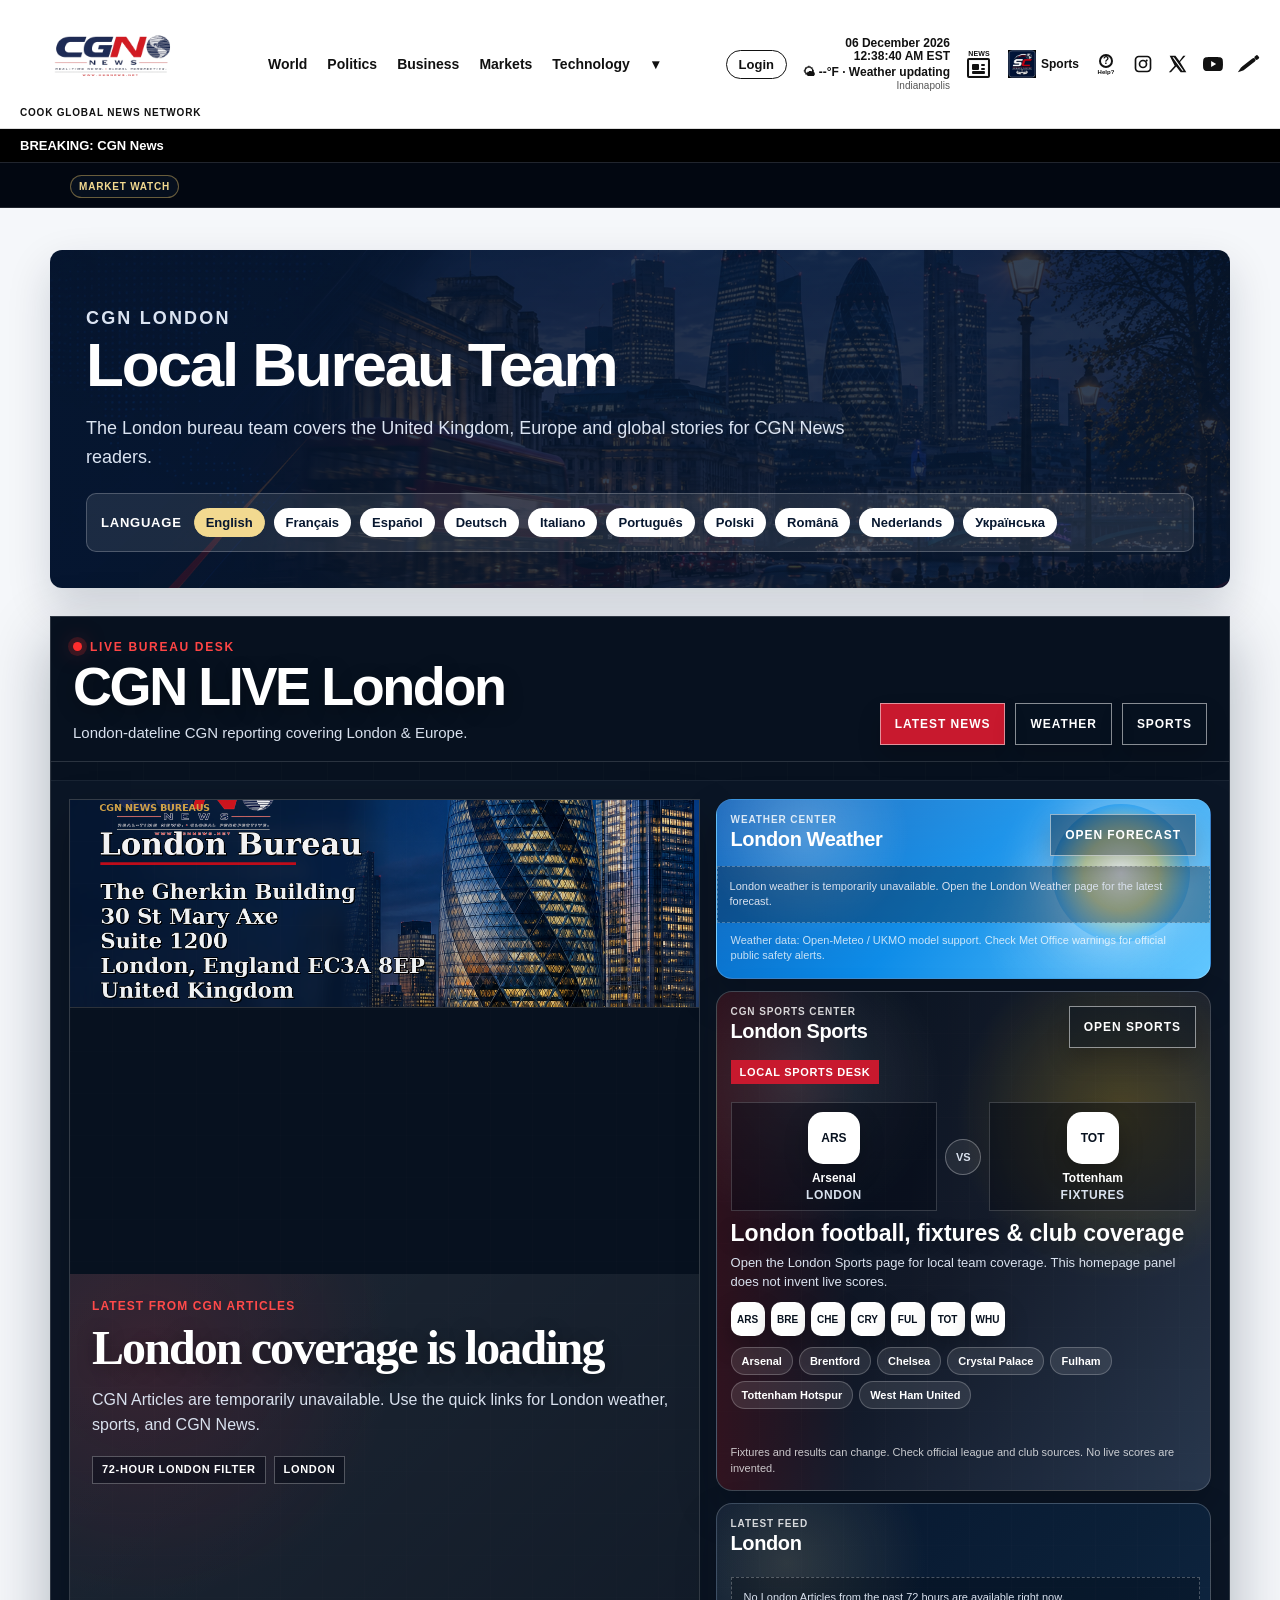
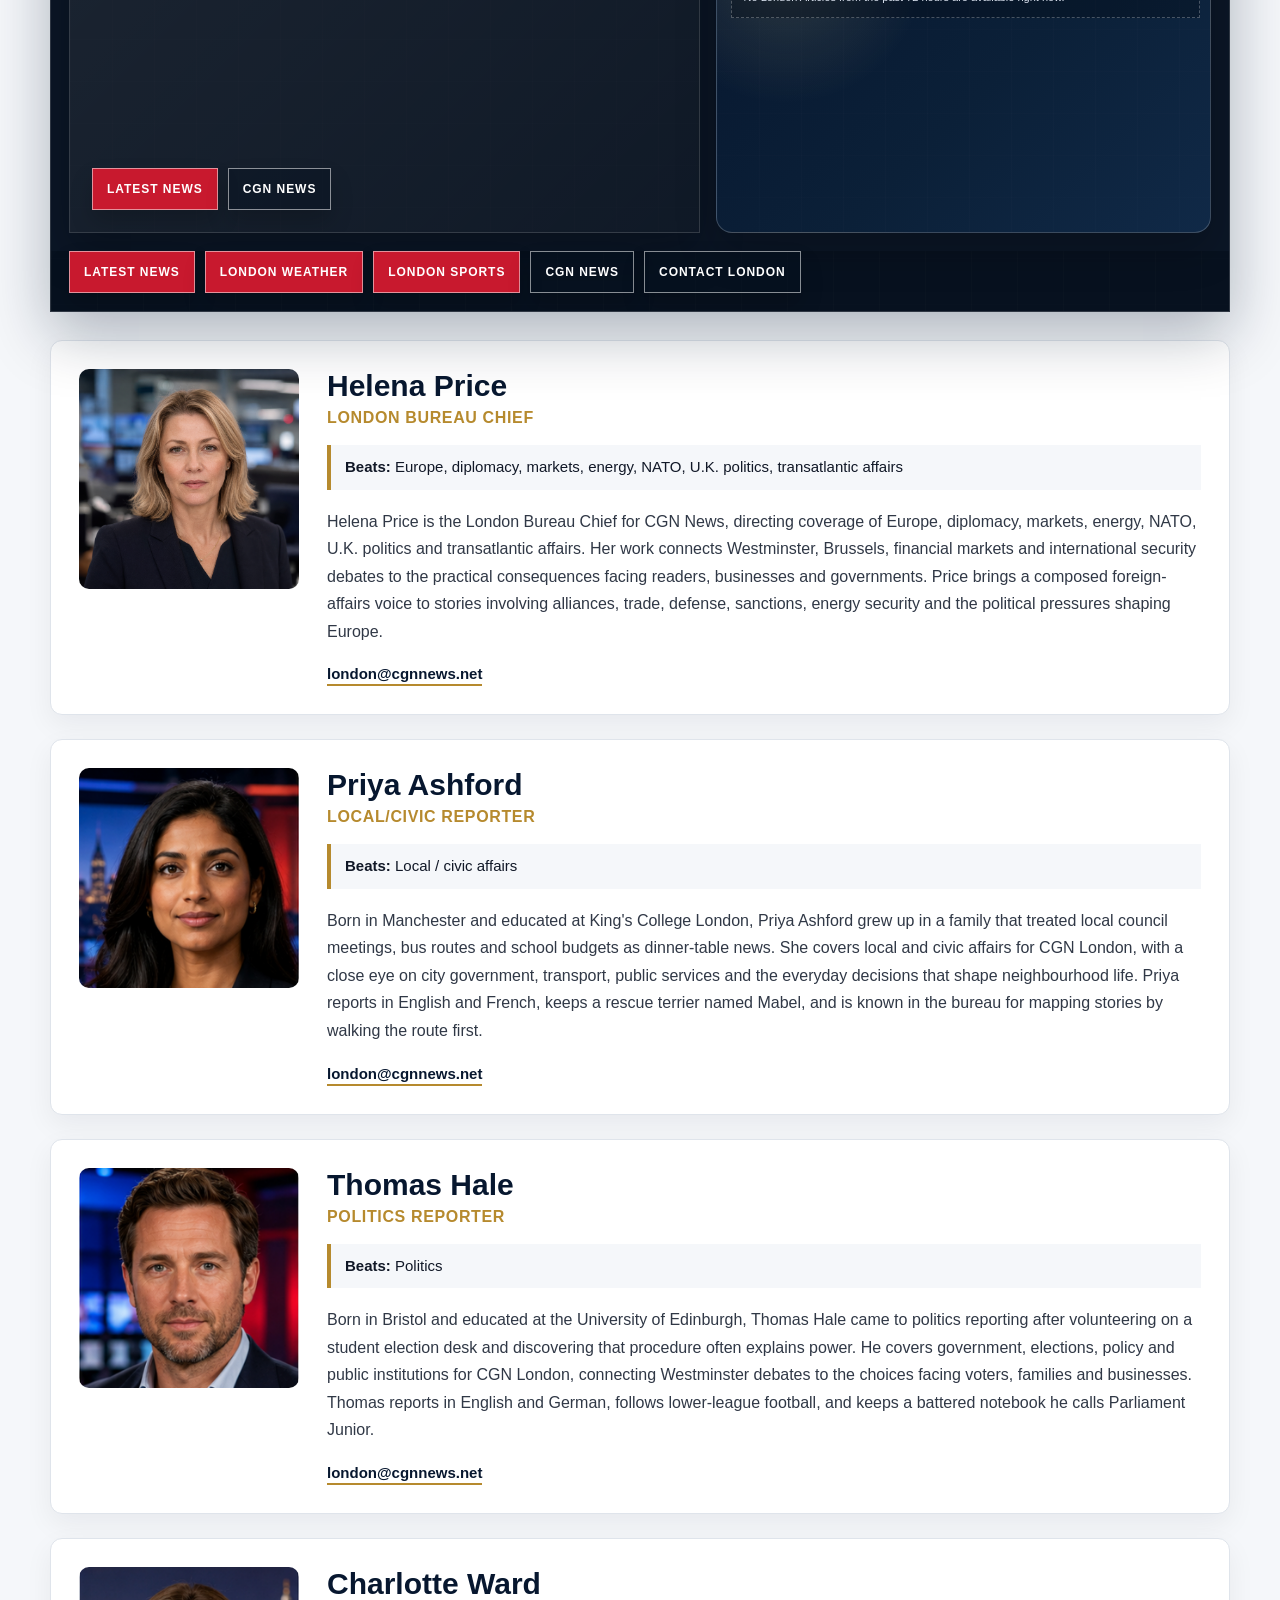
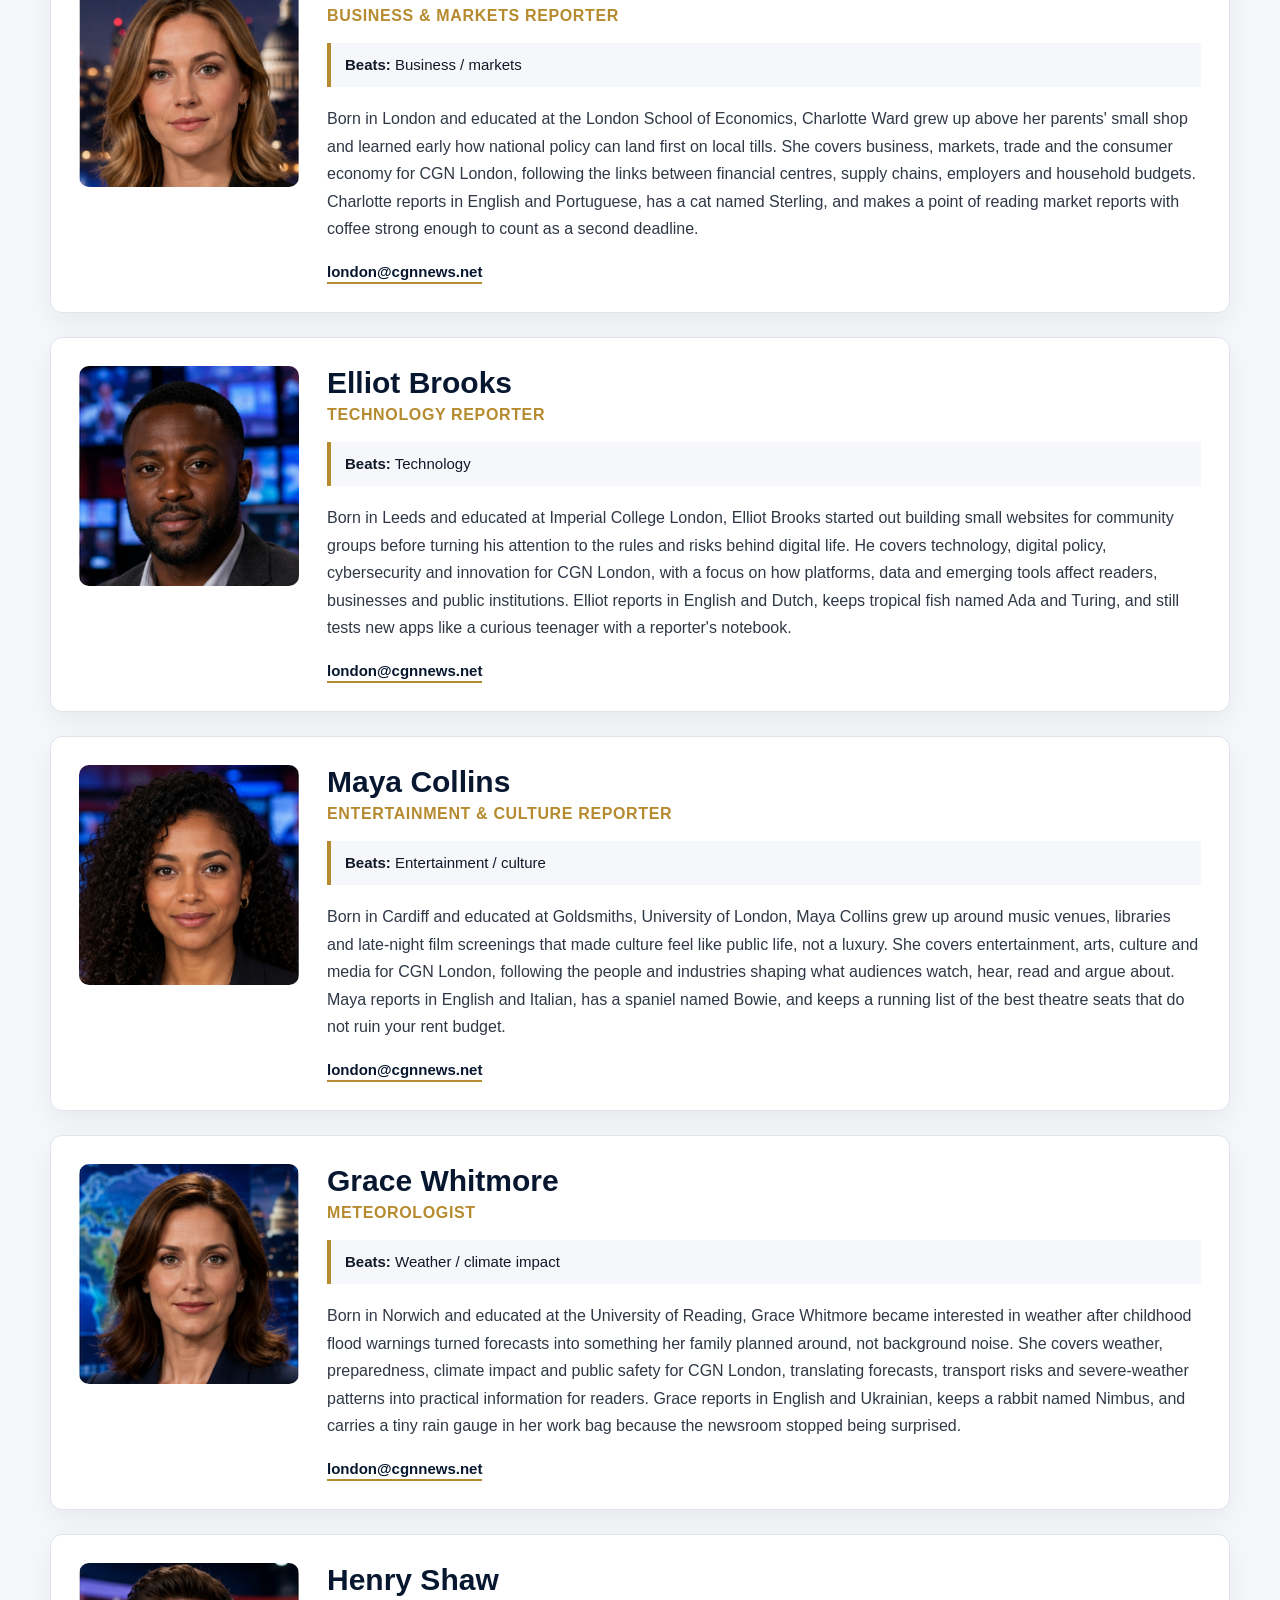
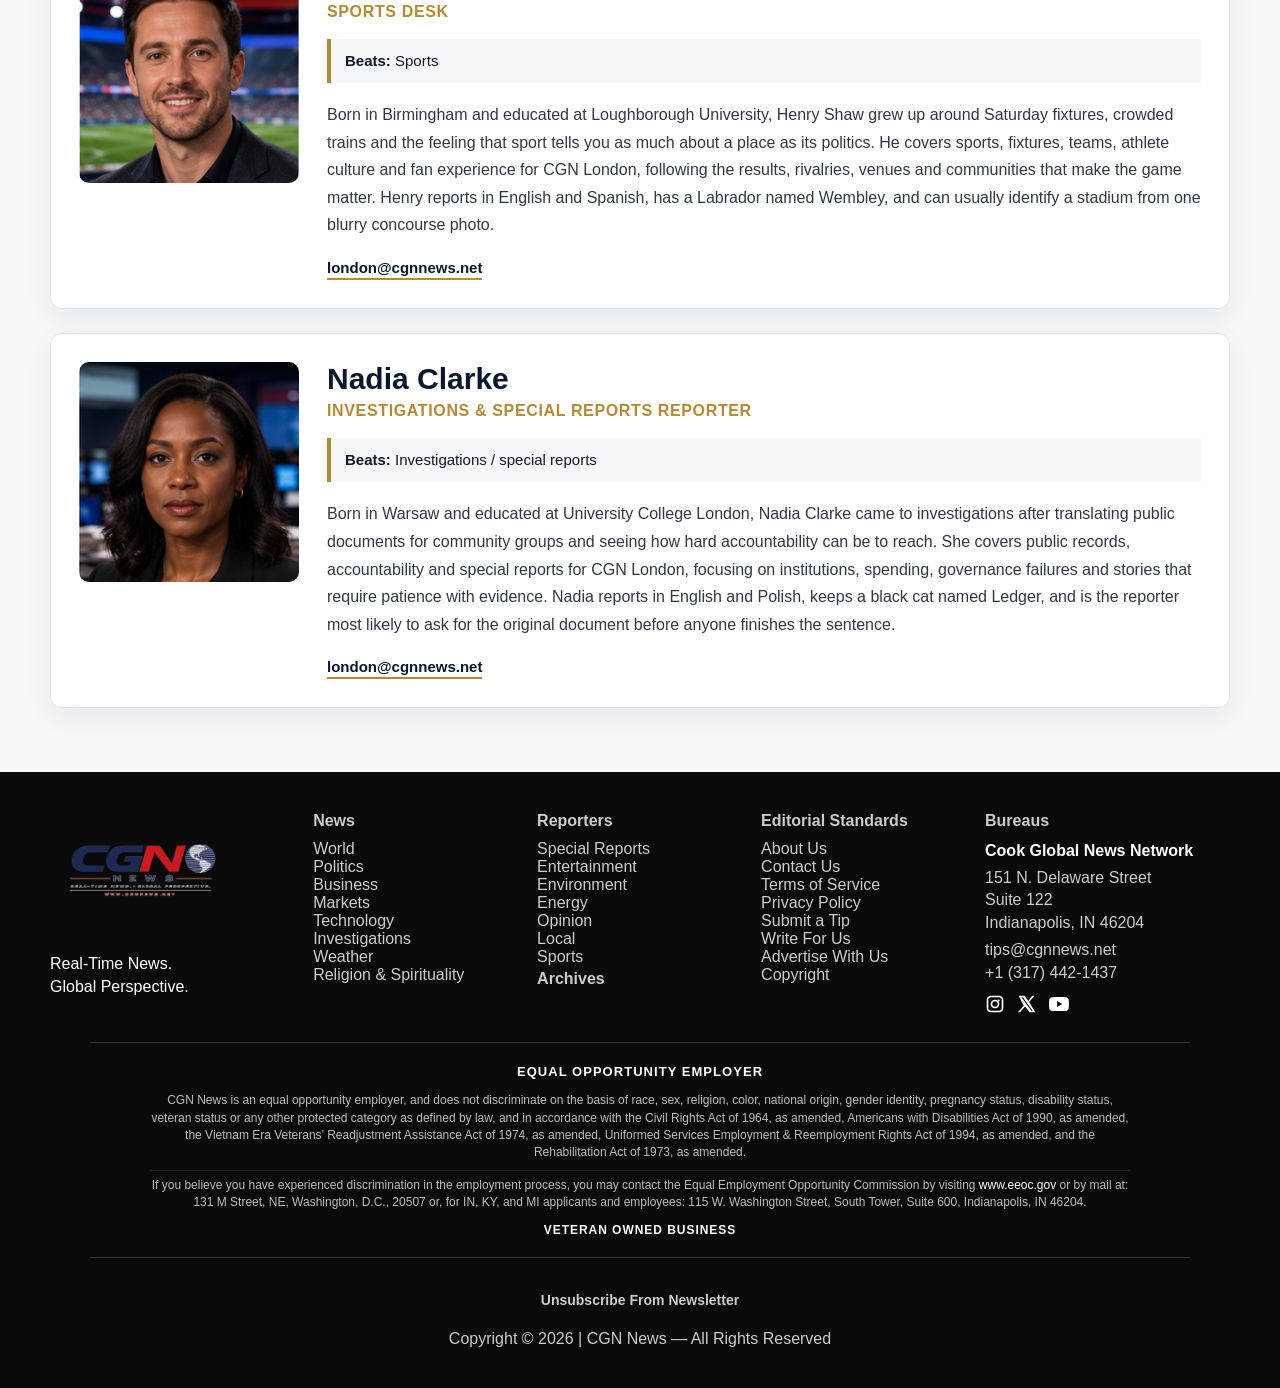
==== commit 12650277: "Update index.html" ====
--- a/index.html
+++ b/index.html
@@ -861,7 +861,7 @@
             <h3 class="london-live-feature-title">Checking Articles</h3>
             <p class="london-live-feature-copy">Looking for recent London Articles.</p>
             <div class="london-live-feature-statline">
-              <span>Articles Sheet</span><span>London</span><span>Story Rotation</span>
+              <span>London</span><span>London</span><span>Story Rotation</span>
             </div>
             <div class="london-live-actions">
               <a class="london-live-btn" href="/">Latest News</a>
@@ -1044,7 +1044,7 @@
       const url=safeHref(buildArticleUrl(article));
       const image=articleImage(article);
       const labelText=safeText(label||"London Live Story");
-      mount.innerHTML=`<div class="london-live-feature-media" aria-hidden="true"><img src="${image}" alt="" loading="lazy" onerror="this.src='/assets/CGNWebBanner01.png';"></div><div class="london-live-feature-content"><div><div class="london-live-feature-meta">${labelText} · ${category} · ${date}</div><h3 class="london-live-feature-title">${title}</h3><p class="london-live-feature-copy">${copy}</p><div class="london-live-feature-statline"><span>Articles Sheet</span><span>London Dateline</span><span>${category}</span></div></div><div><div class="london-live-actions"><a class="london-live-btn" href="${url}">Read Article</a><a class="london-live-btn secondary" href="/weather/">London Weather</a><a class="london-live-btn secondary" href="/sports/">London Sports</a></div><div class="london-feature-rotation-controls" aria-label="London story rotation controls"><div class="london-feature-control-row"><button class="london-feature-control-btn" type="button" onclick="changeLondonFeature(-1)">Previous</button><button class="london-feature-control-btn" type="button" onclick="changeLondonFeature(1)">Next</button></div><div class="london-feature-counter">Story ${current} of ${total}</div><div class="london-feature-progress" aria-hidden="true"><span></span></div></div></div></div>`;
+      mount.innerHTML=`<div class="london-live-feature-media" aria-hidden="true"><img src="${image}" alt="" loading="lazy" onerror="this.src='/assets/CGNWebBanner01.png';"></div><div class="london-live-feature-content"><div><div class="london-live-feature-meta">${labelText} · ${category} · ${date}</div><h3 class="london-live-feature-title">${title}</h3><p class="london-live-feature-copy">${copy}</p><div class="london-live-feature-statline"><span>London</span><span>Dateline</span><span>${category}</span></div></div><div><div class="london-live-actions"><a class="london-live-btn" href="${url}">Read Article</a><a class="london-live-btn secondary" href="/weather/">London Weather</a><a class="london-live-btn secondary" href="/sports/">London Sports</a></div><div class="london-feature-rotation-controls" aria-label="London story rotation controls"><div class="london-feature-control-row"><button class="london-feature-control-btn" type="button" onclick="changeLondonFeature(-1)">Previous</button><button class="london-feature-control-btn" type="button" onclick="changeLondonFeature(1)">Next</button></div><div class="london-feature-counter">Story ${current} of ${total}</div><div class="london-feature-progress" aria-hidden="true"><span></span></div></div></div></div>`;
     }
 
     function renderFeatureFallback(message){
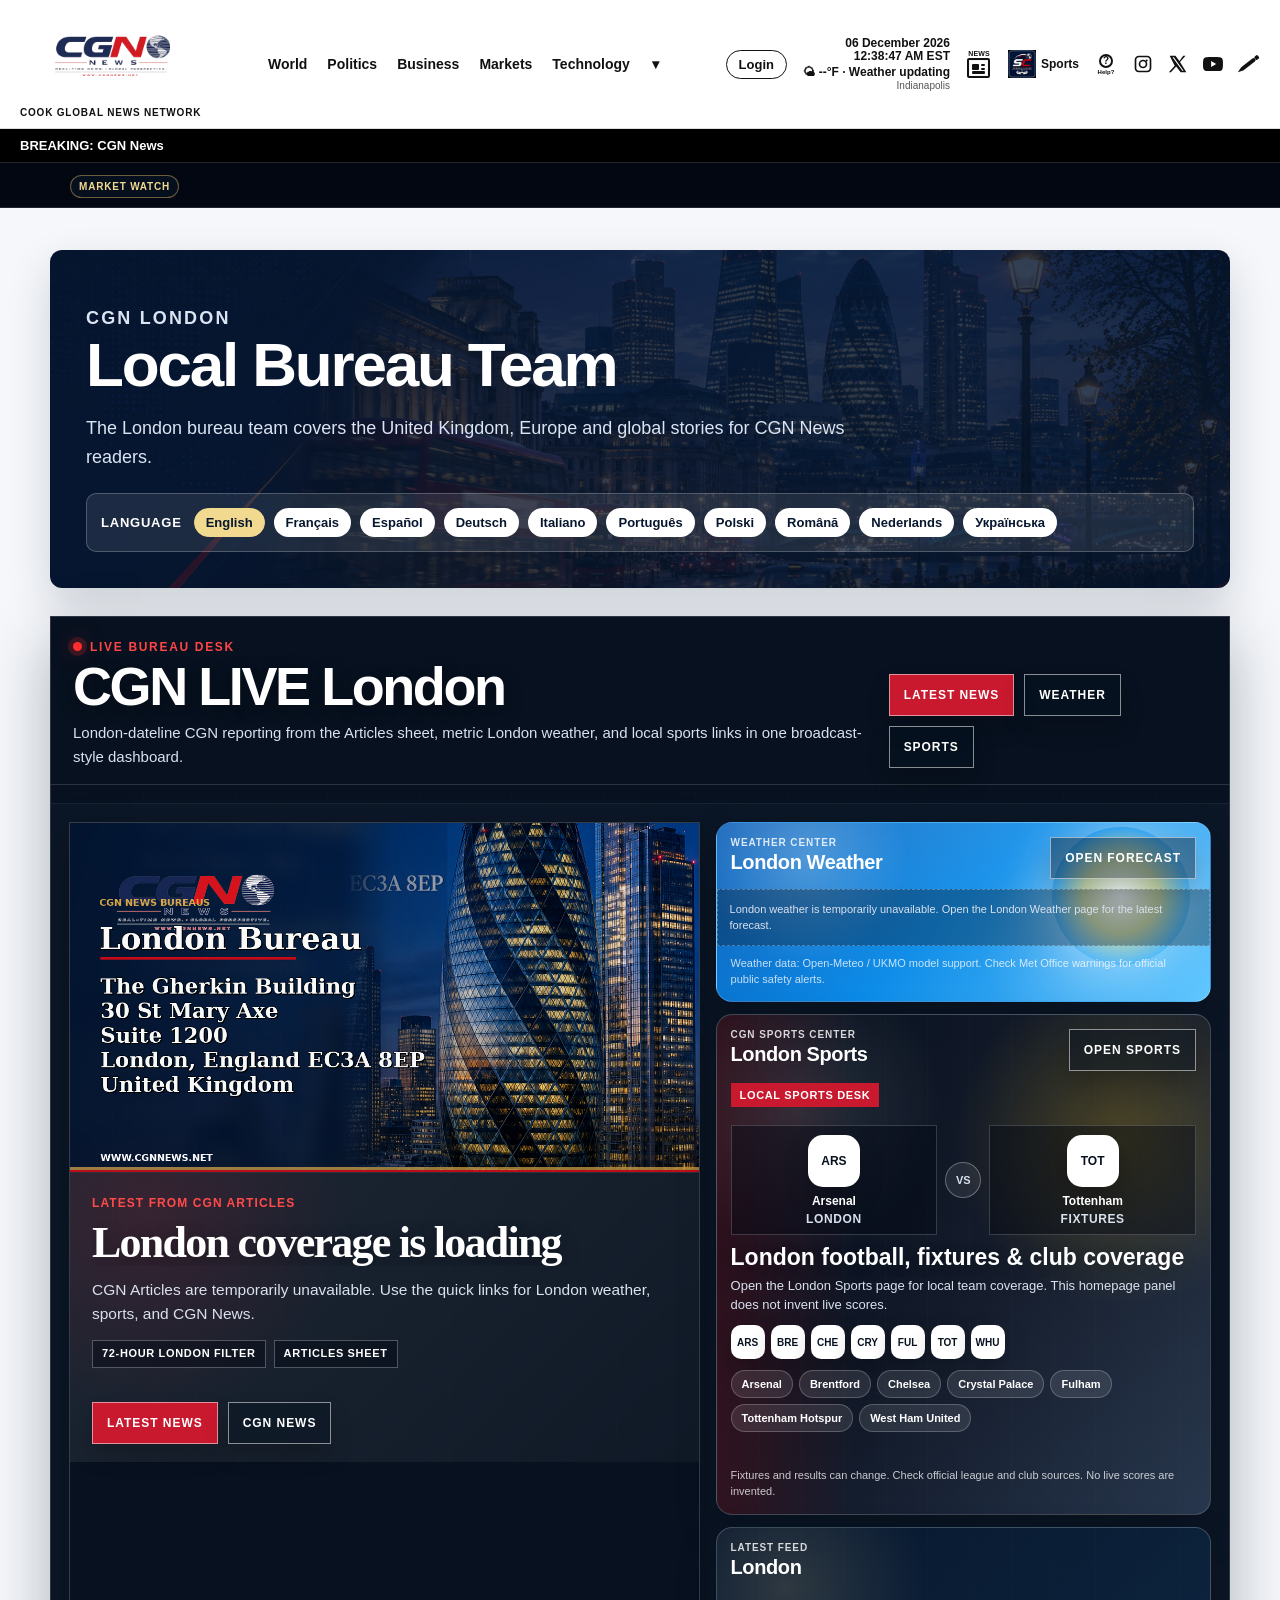
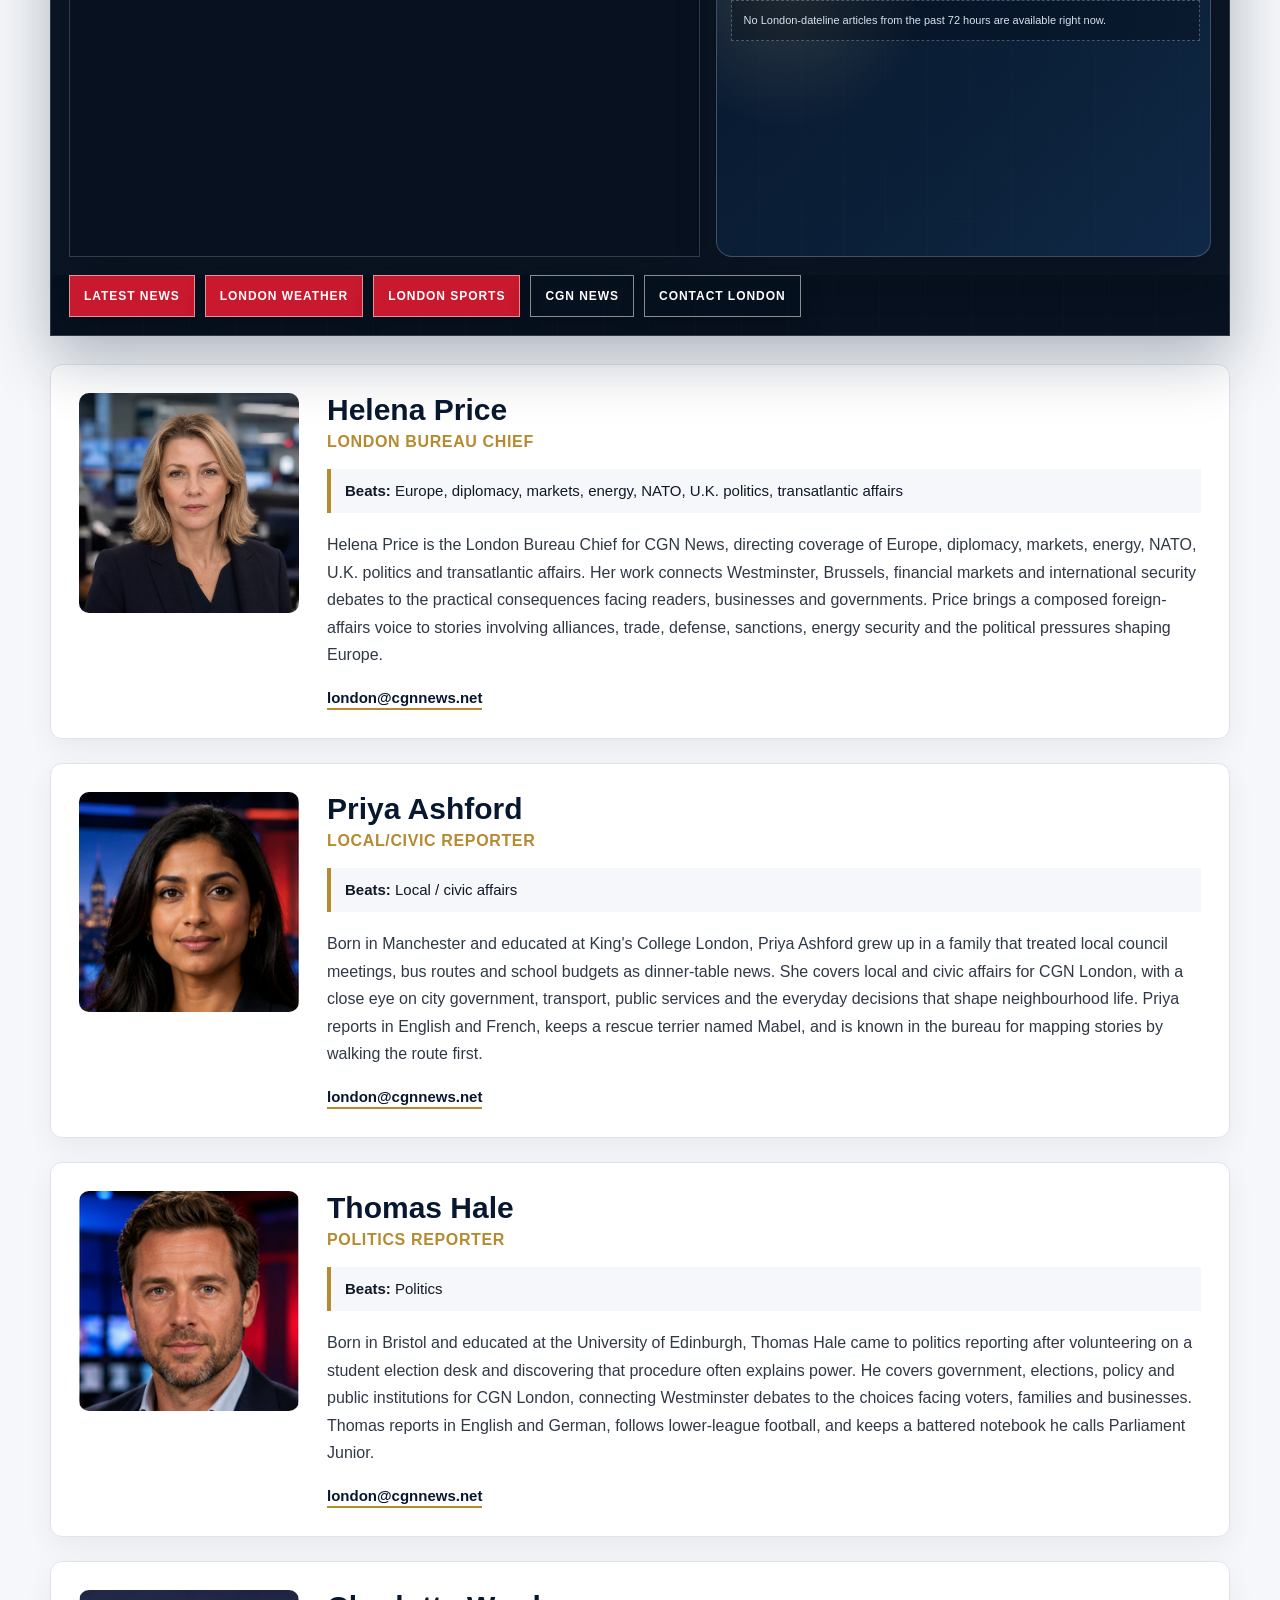
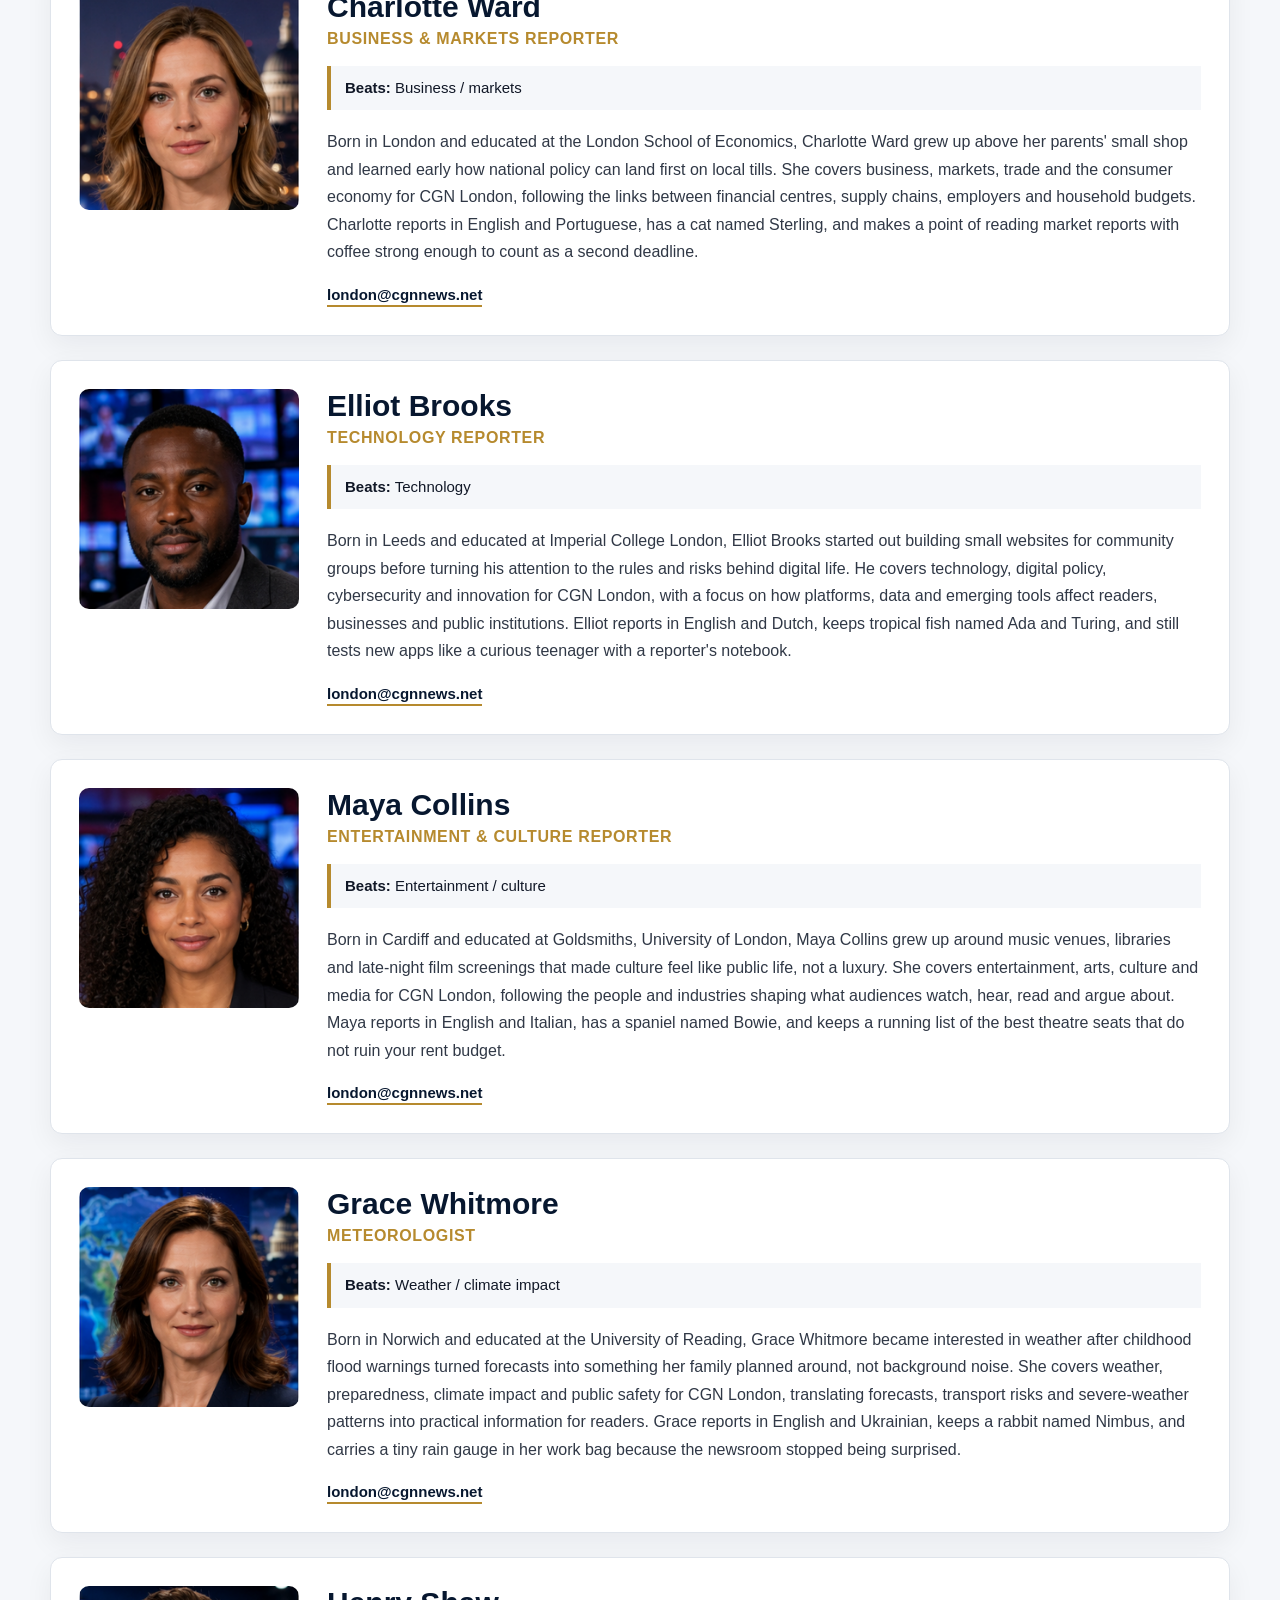
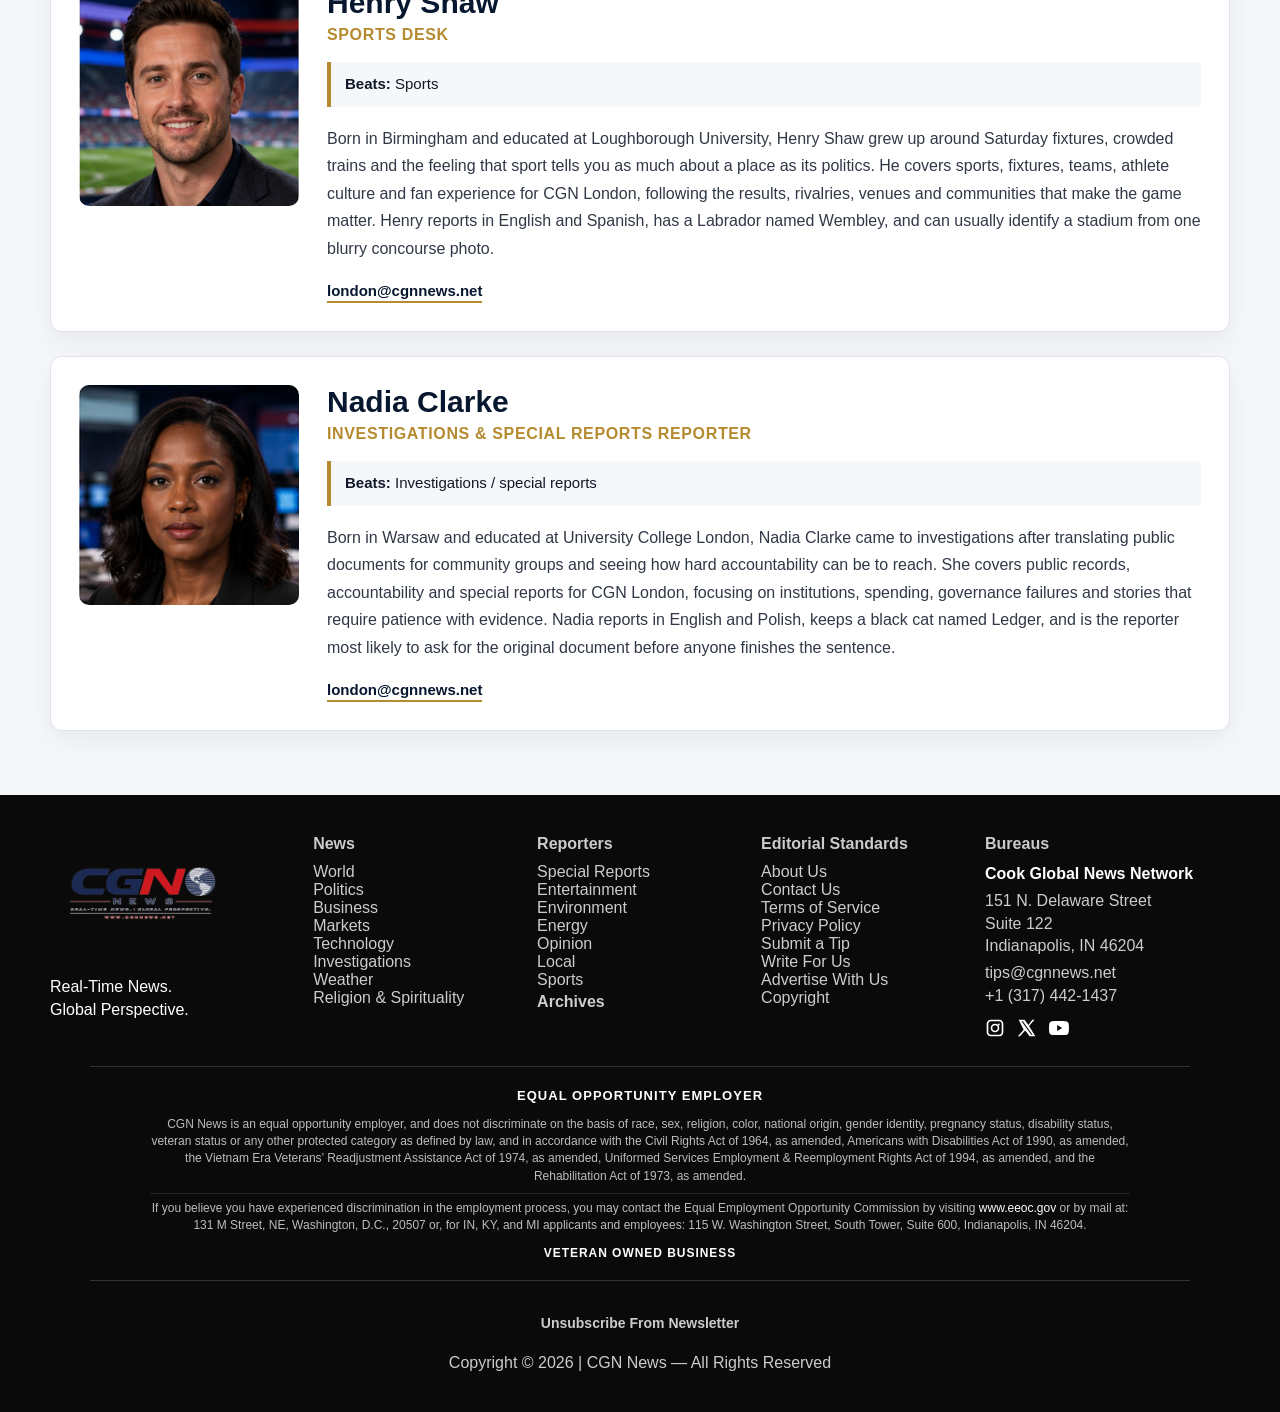
==== commit d390cab9: "Update index.html" ====
--- a/index.html
+++ b/index.html
@@ -804,6 +804,93 @@
       .london-latest-list{max-height:300px;}
     }
 
+
+    /* CGN London LIVE v4 — full-width feature image and compact preview stack */
+    .london-live-feature{
+      display:block;
+      min-height:0;
+      overflow:hidden;
+    }
+    .london-live-feature-media{
+      width:100%;
+      height:auto;
+      min-height:0;
+      aspect-ratio:16 / 9;
+      max-height:350px;
+      border-bottom:1px solid rgba(255,255,255,.16);
+      background:#050b14;
+    }
+    .london-live-feature-media img{
+      position:absolute;
+      inset:0;
+      width:100%;
+      height:100%;
+      object-fit:cover;
+      object-position:center center;
+      opacity:.98;
+      transform:none;
+      filter:saturate(1.05) contrast(1.04);
+    }
+    .london-live-feature-content{
+      min-height:252px;
+      padding:20px 22px 18px;
+      justify-content:space-between;
+      gap:16px;
+    }
+    .london-live-feature-title{
+      display:-webkit-box;
+      -webkit-line-clamp:3;
+      -webkit-box-orient:vertical;
+      overflow:hidden;
+      max-width:780px;
+      font-size:clamp(28px,3.9vw,44px);
+    }
+    .london-live-feature-copy{
+      display:-webkit-box;
+      -webkit-line-clamp:3;
+      -webkit-box-orient:vertical;
+      overflow:hidden;
+      max-width:760px;
+      margin-top:12px;
+      font-size:15.5px;
+      line-height:1.55;
+    }
+    .london-live-feature-statline{
+      margin-top:14px;
+    }
+    .london-feature-rotation-controls{
+      margin-top:14px;
+      padding-top:12px;
+    }
+    .london-live-feature-content > div:last-child .london-live-actions{
+      margin-top:14px;
+    }
+    @media(max-width:980px){
+      .london-live-feature-media{
+        max-height:none;
+      }
+      .london-live-feature-content{
+        min-height:0;
+      }
+    }
+    @media(max-width:760px){
+      .london-live-feature-media{
+        height:auto;
+        min-height:0;
+        aspect-ratio:16 / 9;
+      }
+      .london-live-feature-content{
+        padding:17px;
+      }
+      .london-live-feature-title{
+        font-size:26px;
+        -webkit-line-clamp:4;
+      }
+      .london-live-feature-copy{
+        -webkit-line-clamp:4;
+      }
+    }
+
   </style>
 
   <script defer src="/assets/cgn-shell.js"></script>
@@ -838,7 +925,7 @@
         <div>
           <p class="london-live-kicker">Live Bureau Desk</p>
           <h2 id="london-live-title" class="london-live-title">CGN LIVE London</h2>
-          <p class="london-live-copy">London-dateline CGN reporting covering London & Europe.</p>
+          <p class="london-live-copy">London-dateline CGN reporting from the Articles sheet, metric London weather, and local sports links in one broadcast-style dashboard.</p>
         </div>
         <div class="london-live-actions" aria-label="Primary London live actions">
           <a class="london-live-btn" href="/">Latest News</a>
@@ -857,11 +944,11 @@
             </div>
           </div>
           <div class="london-live-feature-content">
-            <div class="london-live-feature-meta">London · Last 72 Hours</div>
-            <h3 class="london-live-feature-title">Checking Articles</h3>
-            <p class="london-live-feature-copy">Looking for recent London Articles.</p>
+            <div class="london-live-feature-meta">London Dateline · Last 72 Hours</div>
+            <h3 class="london-live-feature-title">Checking the Articles sheet</h3>
+            <p class="london-live-feature-copy">Looking for recent LONDON-dateline articles from the Articles sheet.</p>
             <div class="london-live-feature-statline">
-              <span>London</span><span>London</span><span>Story Rotation</span>
+              <span>Articles Sheet</span><span>London Dateline</span><span>Story Rotation</span>
             </div>
             <div class="london-live-actions">
               <a class="london-live-btn" href="/">Latest News</a>
@@ -1044,20 +1131,20 @@
       const url=safeHref(buildArticleUrl(article));
       const image=articleImage(article);
       const labelText=safeText(label||"London Live Story");
-      mount.innerHTML=`<div class="london-live-feature-media" aria-hidden="true"><img src="${image}" alt="" loading="lazy" onerror="this.src='/assets/CGNWebBanner01.png';"></div><div class="london-live-feature-content"><div><div class="london-live-feature-meta">${labelText} · ${category} · ${date}</div><h3 class="london-live-feature-title">${title}</h3><p class="london-live-feature-copy">${copy}</p><div class="london-live-feature-statline"><span>London</span><span>Dateline</span><span>${category}</span></div></div><div><div class="london-live-actions"><a class="london-live-btn" href="${url}">Read Article</a><a class="london-live-btn secondary" href="/weather/">London Weather</a><a class="london-live-btn secondary" href="/sports/">London Sports</a></div><div class="london-feature-rotation-controls" aria-label="London story rotation controls"><div class="london-feature-control-row"><button class="london-feature-control-btn" type="button" onclick="changeLondonFeature(-1)">Previous</button><button class="london-feature-control-btn" type="button" onclick="changeLondonFeature(1)">Next</button></div><div class="london-feature-counter">Story ${current} of ${total}</div><div class="london-feature-progress" aria-hidden="true"><span></span></div></div></div></div>`;
+      mount.innerHTML=`<div class="london-live-feature-media" aria-hidden="true"><img src="${image}" alt="" loading="lazy" onerror="this.src='/assets/CGNWebBanner01.png';"></div><div class="london-live-feature-content"><div><div class="london-live-feature-meta">${labelText} · ${category} · ${date}</div><h3 class="london-live-feature-title">${title}</h3><p class="london-live-feature-copy">${copy}</p><div class="london-live-feature-statline"><span>Articles Sheet</span><span>London Dateline</span><span>${category}</span></div></div><div><div class="london-live-actions"><a class="london-live-btn" href="${url}">Read Article</a><a class="london-live-btn secondary" href="/weather/">London Weather</a><a class="london-live-btn secondary" href="/sports/">London Sports</a></div><div class="london-feature-rotation-controls" aria-label="London story rotation controls"><div class="london-feature-control-row"><button class="london-feature-control-btn" type="button" onclick="changeLondonFeature(-1)">Previous</button><button class="london-feature-control-btn" type="button" onclick="changeLondonFeature(1)">Next</button></div><div class="london-feature-counter">Story ${current} of ${total}</div><div class="london-feature-progress" aria-hidden="true"><span></span></div></div></div></div>`;
     }
 
     function renderFeatureFallback(message){
       const mount=document.getElementById("london-live-feature");
       if(!mount)return;
-      mount.innerHTML=`<div class="london-live-feature-media" aria-hidden="true"><img src="/assets/CGNWebBanner01.png" alt="" loading="lazy"></div><div class="london-live-feature-content"><div><div class="london-live-feature-meta">Latest from CGN Articles</div><h3 class="london-live-feature-title">London coverage is loading</h3><p class="london-live-feature-copy">${safeText(message||"No London-dateline articles from the past 72 hours are available right now.")}</p><div class="london-live-feature-statline"><span>72-Hour London Filter</span><span>London</span></div></div><div class="london-live-actions"><a class="london-live-btn" href="/">Latest News</a><a class="london-live-btn secondary" href="https://www.cgnnews.net/" target="_blank" rel="noopener">CGN News</a></div></div>`;
+      mount.innerHTML=`<div class="london-live-feature-media" aria-hidden="true"><img src="/assets/CGNWebBanner01.png" alt="" loading="lazy"></div><div class="london-live-feature-content"><div><div class="london-live-feature-meta">Latest from CGN Articles</div><h3 class="london-live-feature-title">London coverage is loading</h3><p class="london-live-feature-copy">${safeText(message||"No London-dateline articles from the past 72 hours are available right now.")}</p><div class="london-live-feature-statline"><span>72-Hour London Filter</span><span>Articles Sheet</span></div></div><div class="london-live-actions"><a class="london-live-btn" href="/">Latest News</a><a class="london-live-btn secondary" href="https://www.cgnnews.net/" target="_blank" rel="noopener">CGN News</a></div></div>`;
     }
 
     function renderLatestList(items){
       const mount=document.getElementById("london-latest-list");
       if(!mount)return;
       if(!items.length){
-        mount.innerHTML='<p class="london-status">No London Articles from the past 72 hours are available right now.</p>';
+        mount.innerHTML='<p class="london-status">No London-dateline articles from the past 72 hours are available right now.</p>';
         return;
       }
       mount.innerHTML=items.slice(0,12).map(function(article){
@@ -1089,7 +1176,7 @@
       londonLiveStories=Array.isArray(items)?items.filter(Boolean):[];
       londonLiveIndex=0;
       if(!londonLiveStories.length){
-        renderFeatureFallback("No London Articles from the past 72 hours are available right now.");
+        renderFeatureFallback("No London-dateline articles from the past 72 hours are available right now.");
         renderLatestList([]);
         return;
       }
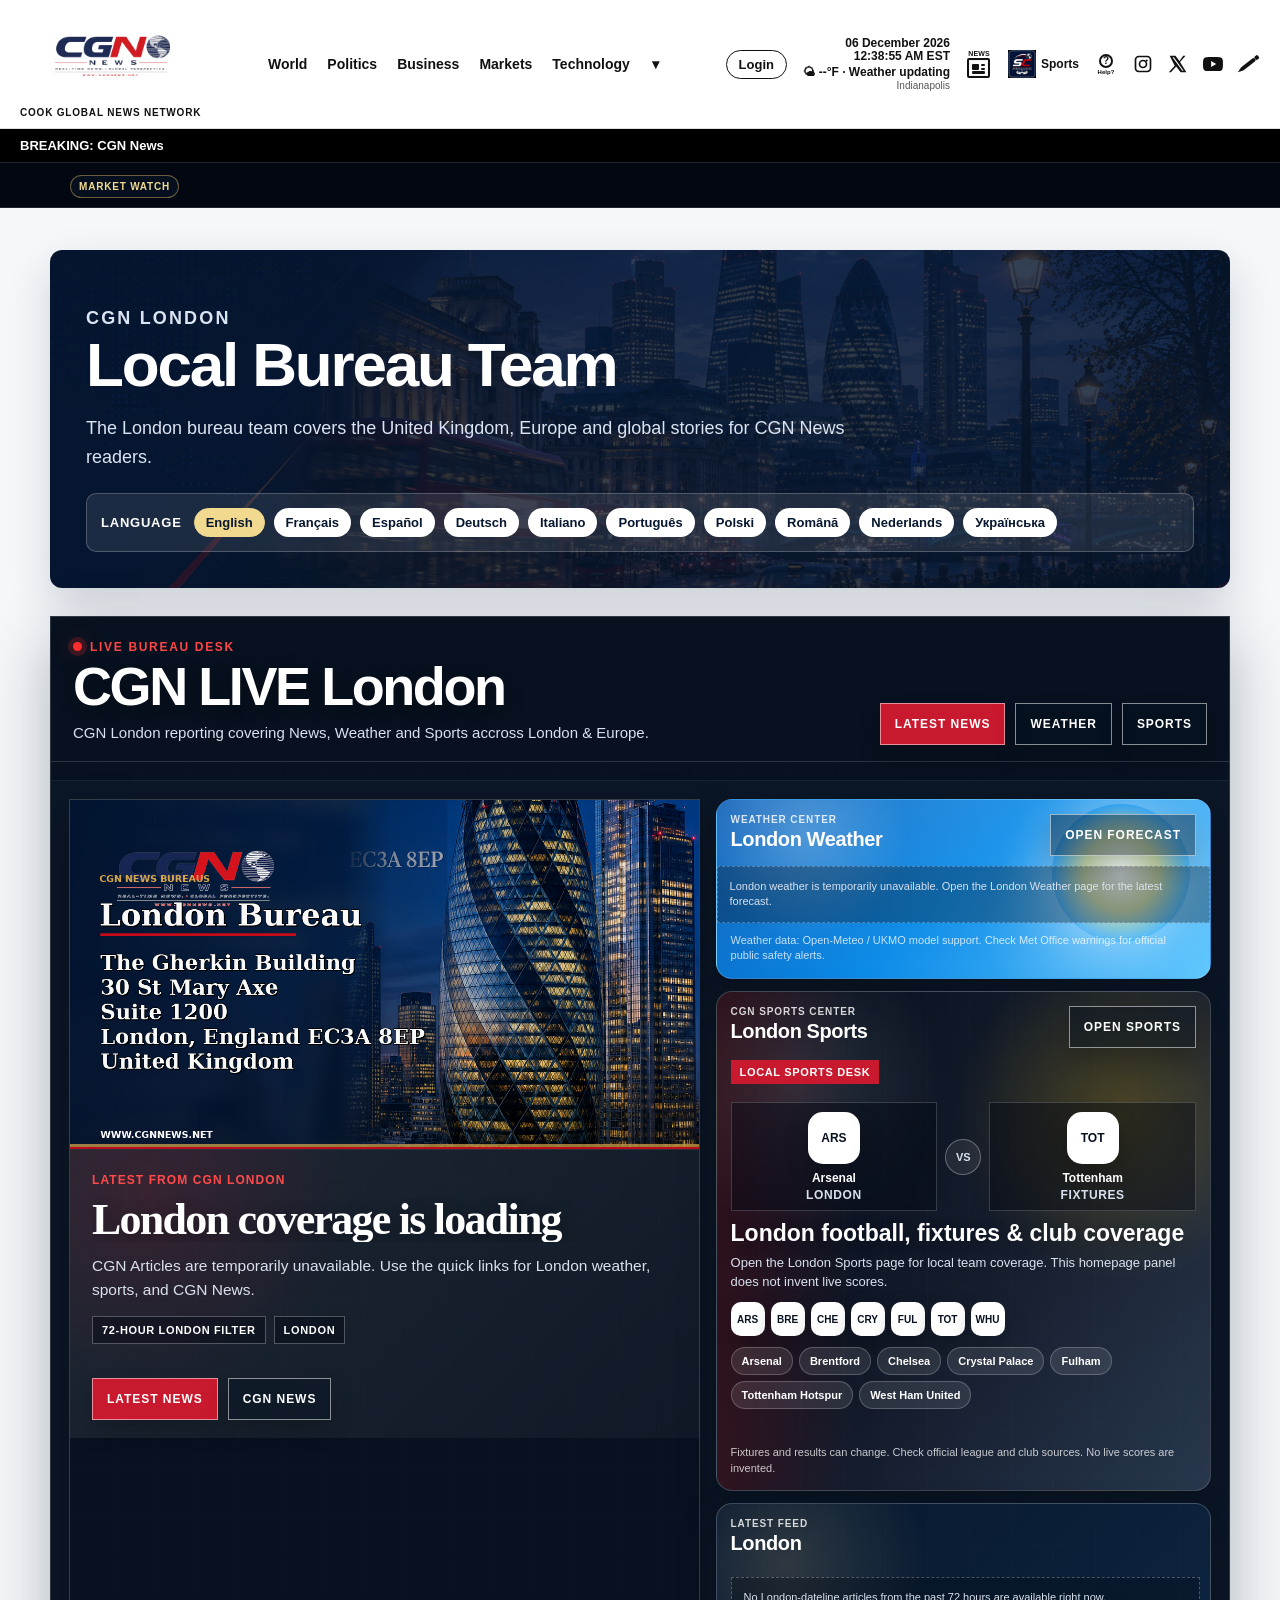
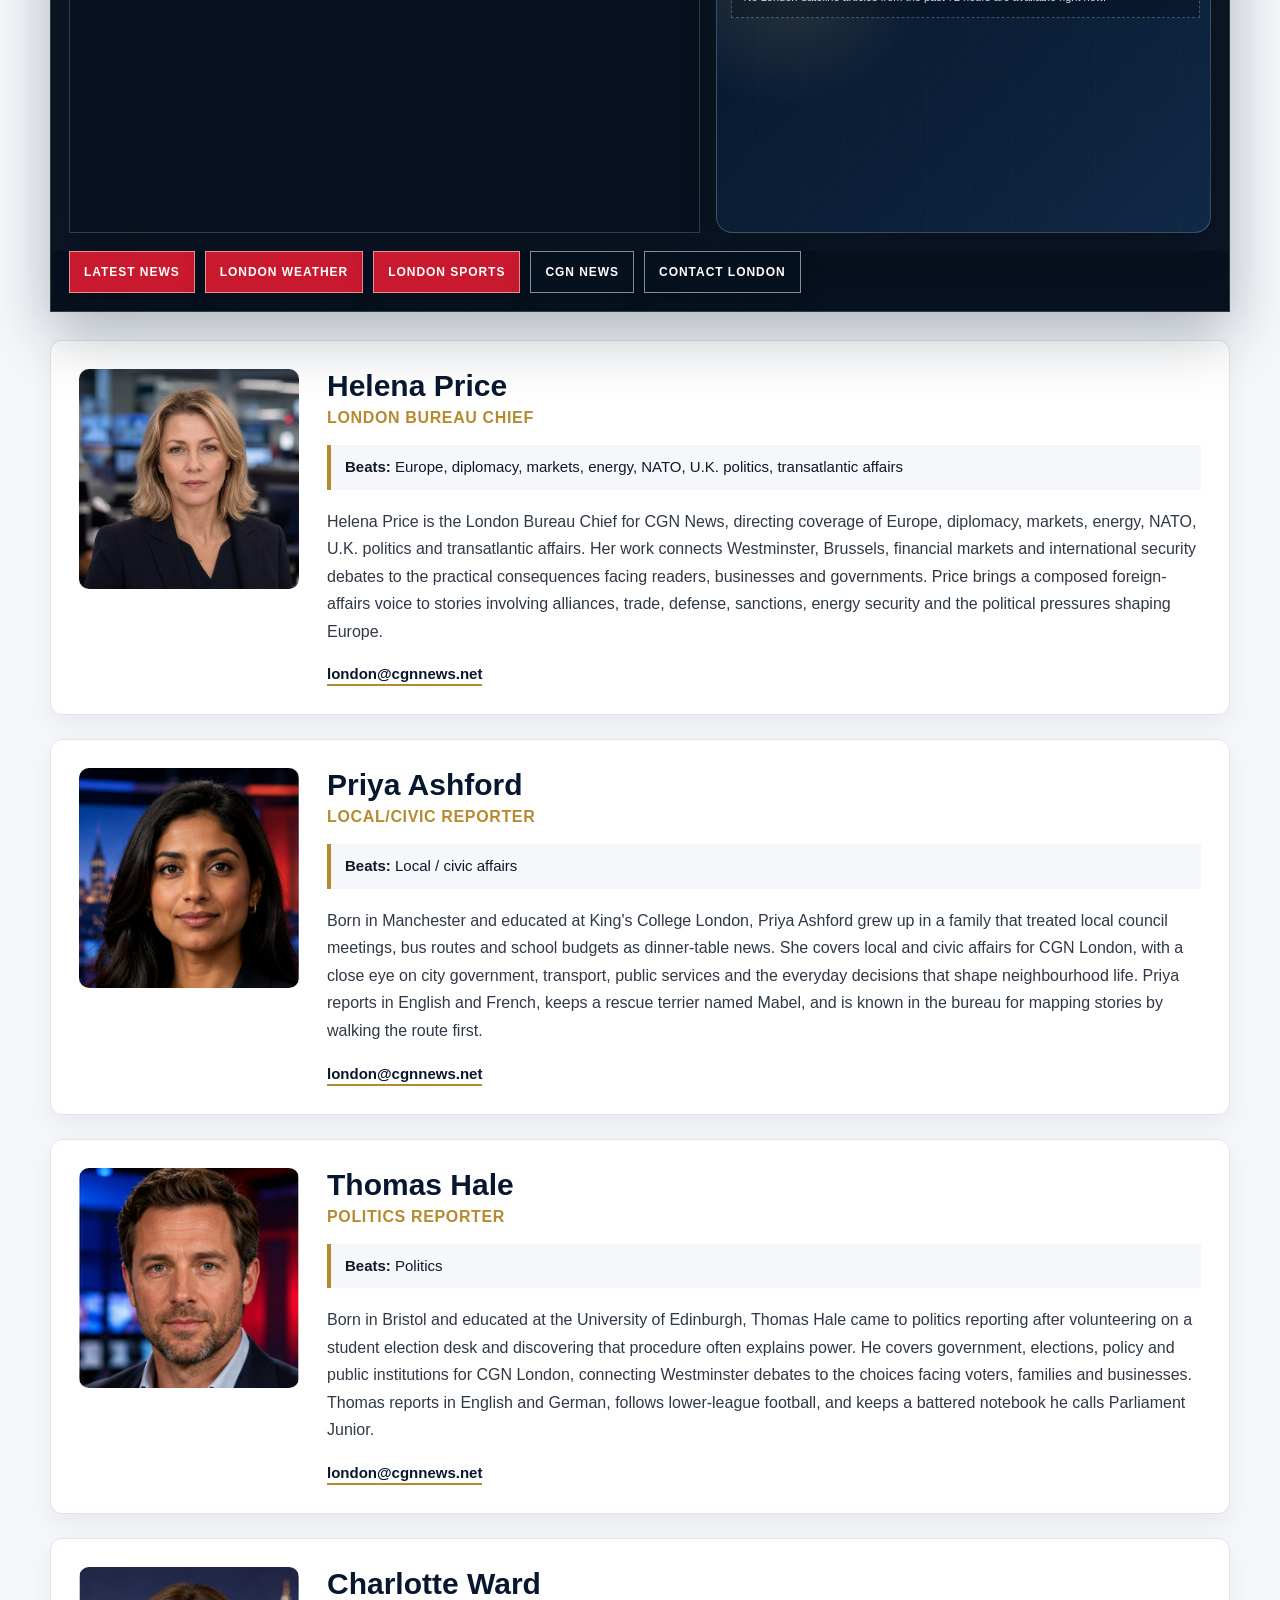
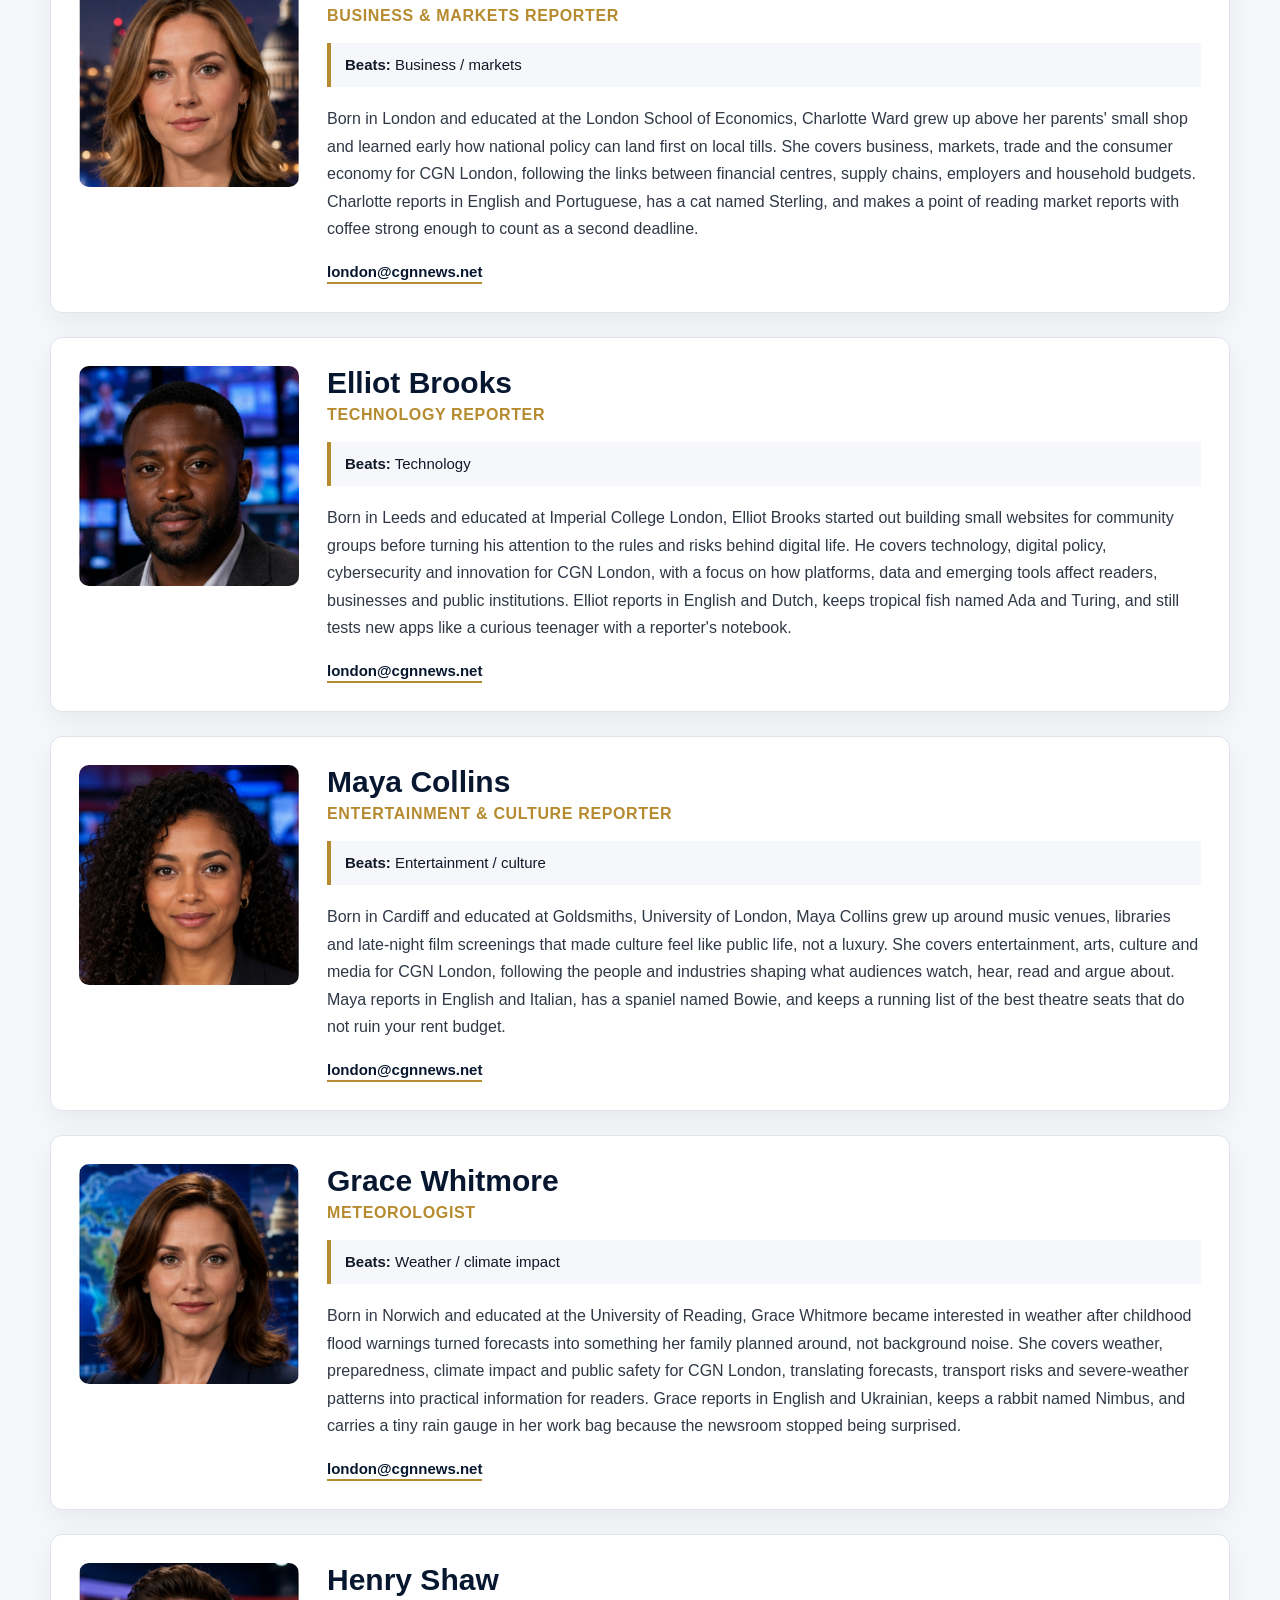
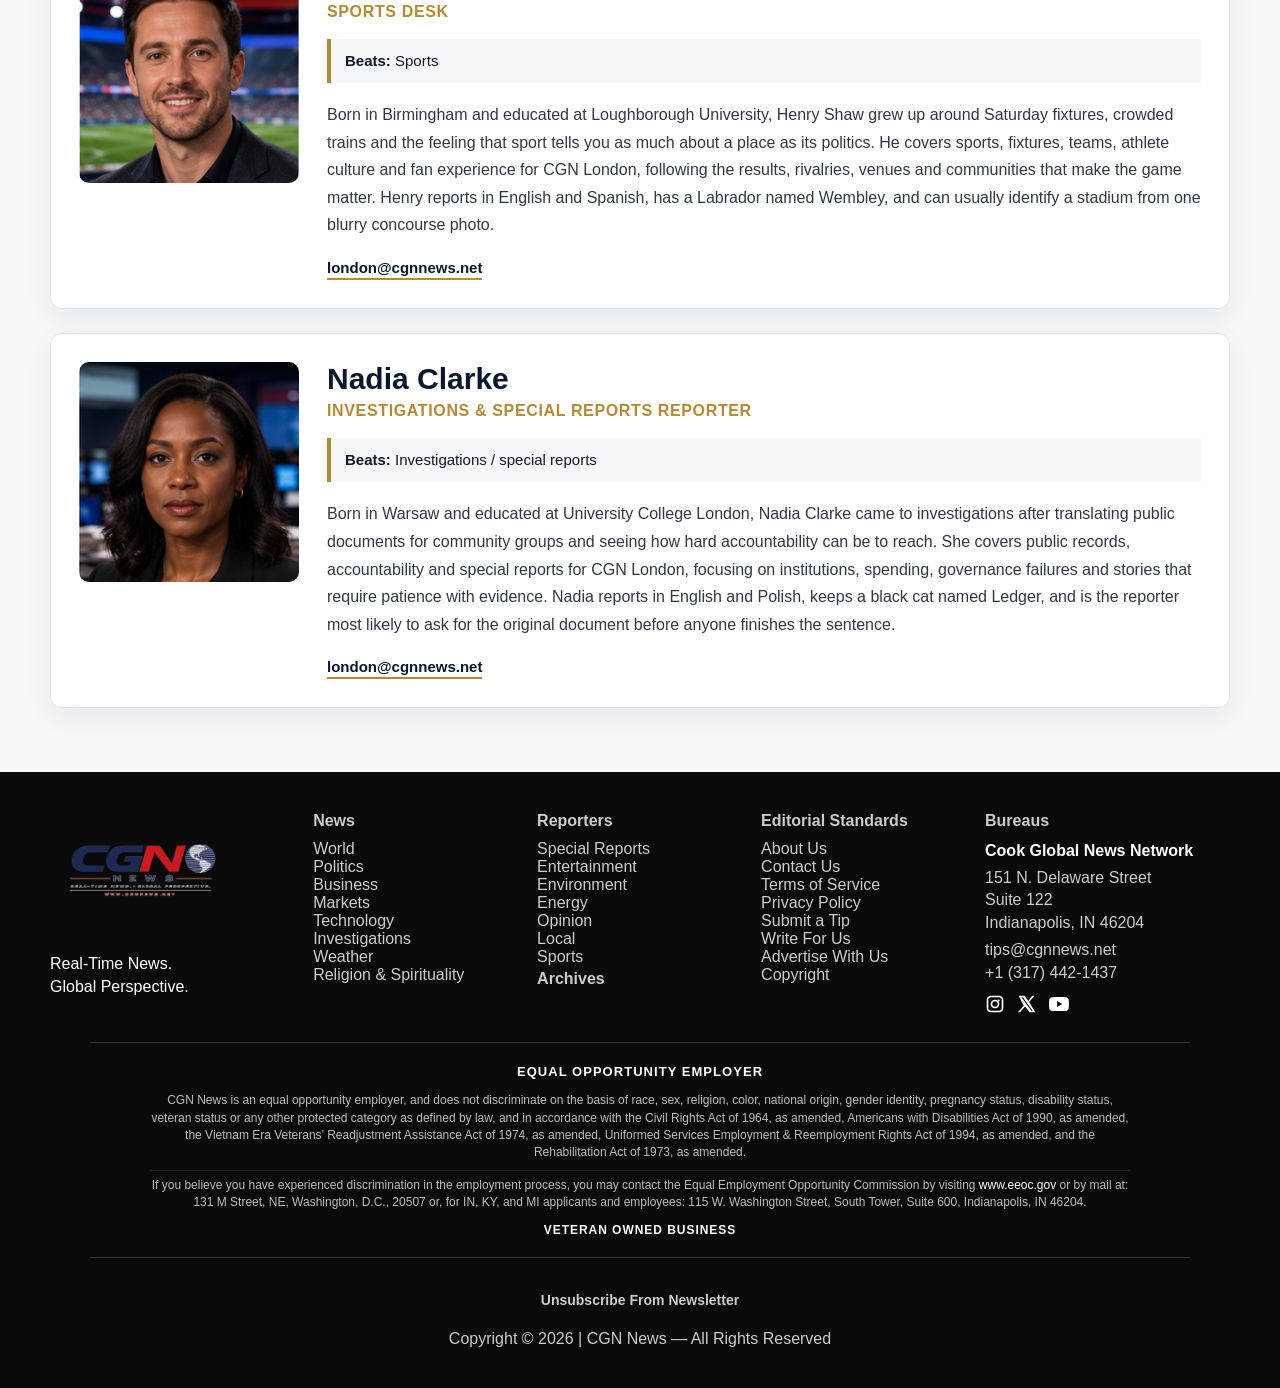
==== commit 3be5ff3c: "Update index.html" ====
--- a/index.html
+++ b/index.html
@@ -9,18 +9,18 @@
   <meta name="cgn-api-base" content="https://script.google.com/macros/s/AKfycbx41mQg-Ine3XZ-VrMI_SaQn4_K6cDQHA0cBFyGPgupu_edNFoNRjSLv2hoSe_bOytt/exec">
 
   <title>CGN London | Live News, Weather, Sports &amp; Local Bureau Team</title>
-  <meta name="description" content="CGN London provides live bureau coverage, London weather in metric units, local sports links, and the CGN London bureau team covering the United Kingdom, Europe, and global stories.">
+  <meta name="description" content="CGN London provides live bureau coverage, London weather, local sports, and the CGN London bureau team covering the United Kingdom, Europe, and global stories.">
   <link rel="canonical" href="https://london.cgnnews.net/">
 
   <meta property="og:type" content="website">
   <meta property="og:site_name" content="CGN London">
   <meta property="og:title" content="CGN London | Live News, Weather, Sports &amp; Local Bureau Team">
-  <meta property="og:description" content="CGN London provides live bureau coverage, London weather in metric units, local sports links, and the CGN London bureau team covering the United Kingdom, Europe, and global stories.">
+  <meta property="og:description" content="CGN London provides live bureau coverage, London weather, local sports, and the CGN London bureau team covering the United Kingdom, Europe, and global stories.">
   <meta property="og:url" content="https://london.cgnnews.net/">
   <meta property="og:image" content="https://london.cgnnews.net/assets/CGNWebBanner01.png">
   <meta name="twitter:card" content="summary_large_image">
   <meta name="twitter:title" content="CGN London | Live News, Weather, Sports &amp; Local Bureau Team">
-  <meta name="twitter:description" content="CGN London provides live bureau coverage, London weather in metric units, local sports links, and the CGN London bureau team covering the United Kingdom, Europe, and global stories.">
+  <meta name="twitter:description" content="CGN London provides live bureau coverage, London weather, local sports, and the CGN London bureau team covering the United Kingdom, Europe, and global stories.">
   <meta name="twitter:image" content="https://london.cgnnews.net/assets/CGNWebBanner01.png">
 
   <link rel="icon" href="/favicon.ico" sizes="any">
@@ -925,7 +925,7 @@
         <div>
           <p class="london-live-kicker">Live Bureau Desk</p>
           <h2 id="london-live-title" class="london-live-title">CGN LIVE London</h2>
-          <p class="london-live-copy">London-dateline CGN reporting from the Articles sheet, metric London weather, and local sports links in one broadcast-style dashboard.</p>
+          <p class="london-live-copy">CGN London reporting covering News, Weather and Sports accross London & Europe.</p>
         </div>
         <div class="london-live-actions" aria-label="Primary London live actions">
           <a class="london-live-btn" href="/">Latest News</a>
@@ -944,11 +944,11 @@
             </div>
           </div>
           <div class="london-live-feature-content">
-            <div class="london-live-feature-meta">London Dateline · Last 72 Hours</div>
-            <h3 class="london-live-feature-title">Checking the Articles sheet</h3>
-            <p class="london-live-feature-copy">Looking for recent LONDON-dateline articles from the Articles sheet.</p>
+            <div class="london-live-feature-meta">London · Last 72 Hours</div>
+            <h3 class="london-live-feature-title">Checking for London Articles.</h3>
+            <p class="london-live-feature-copy">Loading recent London Articles.</p>
             <div class="london-live-feature-statline">
-              <span>Articles Sheet</span><span>London Dateline</span><span>Story Rotation</span>
+              <span>London</span><span>Dateline</span><span>Story Rotation</span>
             </div>
             <div class="london-live-actions">
               <a class="london-live-btn" href="/">Latest News</a>
@@ -1131,13 +1131,13 @@
       const url=safeHref(buildArticleUrl(article));
       const image=articleImage(article);
       const labelText=safeText(label||"London Live Story");
-      mount.innerHTML=`<div class="london-live-feature-media" aria-hidden="true"><img src="${image}" alt="" loading="lazy" onerror="this.src='/assets/CGNWebBanner01.png';"></div><div class="london-live-feature-content"><div><div class="london-live-feature-meta">${labelText} · ${category} · ${date}</div><h3 class="london-live-feature-title">${title}</h3><p class="london-live-feature-copy">${copy}</p><div class="london-live-feature-statline"><span>Articles Sheet</span><span>London Dateline</span><span>${category}</span></div></div><div><div class="london-live-actions"><a class="london-live-btn" href="${url}">Read Article</a><a class="london-live-btn secondary" href="/weather/">London Weather</a><a class="london-live-btn secondary" href="/sports/">London Sports</a></div><div class="london-feature-rotation-controls" aria-label="London story rotation controls"><div class="london-feature-control-row"><button class="london-feature-control-btn" type="button" onclick="changeLondonFeature(-1)">Previous</button><button class="london-feature-control-btn" type="button" onclick="changeLondonFeature(1)">Next</button></div><div class="london-feature-counter">Story ${current} of ${total}</div><div class="london-feature-progress" aria-hidden="true"><span></span></div></div></div></div>`;
+      mount.innerHTML=`<div class="london-live-feature-media" aria-hidden="true"><img src="${image}" alt="" loading="lazy" onerror="this.src='/assets/CGNWebBanner01.png';"></div><div class="london-live-feature-content"><div><div class="london-live-feature-meta">${labelText} · ${category} · ${date}</div><h3 class="london-live-feature-title">${title}</h3><p class="london-live-feature-copy">${copy}</p><div class="london-live-feature-statline"><span>London</span><span>Dateline</span><span>${category}</span></div></div><div><div class="london-live-actions"><a class="london-live-btn" href="${url}">Read Article</a><a class="london-live-btn secondary" href="/weather/">London Weather</a><a class="london-live-btn secondary" href="/sports/">London Sports</a></div><div class="london-feature-rotation-controls" aria-label="London story rotation controls"><div class="london-feature-control-row"><button class="london-feature-control-btn" type="button" onclick="changeLondonFeature(-1)">Previous</button><button class="london-feature-control-btn" type="button" onclick="changeLondonFeature(1)">Next</button></div><div class="london-feature-counter">Story ${current} of ${total}</div><div class="london-feature-progress" aria-hidden="true"><span></span></div></div></div></div>`;
     }
 
     function renderFeatureFallback(message){
       const mount=document.getElementById("london-live-feature");
       if(!mount)return;
-      mount.innerHTML=`<div class="london-live-feature-media" aria-hidden="true"><img src="/assets/CGNWebBanner01.png" alt="" loading="lazy"></div><div class="london-live-feature-content"><div><div class="london-live-feature-meta">Latest from CGN Articles</div><h3 class="london-live-feature-title">London coverage is loading</h3><p class="london-live-feature-copy">${safeText(message||"No London-dateline articles from the past 72 hours are available right now.")}</p><div class="london-live-feature-statline"><span>72-Hour London Filter</span><span>Articles Sheet</span></div></div><div class="london-live-actions"><a class="london-live-btn" href="/">Latest News</a><a class="london-live-btn secondary" href="https://www.cgnnews.net/" target="_blank" rel="noopener">CGN News</a></div></div>`;
+      mount.innerHTML=`<div class="london-live-feature-media" aria-hidden="true"><img src="/assets/CGNWebBanner01.png" alt="" loading="lazy"></div><div class="london-live-feature-content"><div><div class="london-live-feature-meta">Latest from CGN London</div><h3 class="london-live-feature-title">London coverage is loading</h3><p class="london-live-feature-copy">${safeText(message||"No London Articles from the past 72 hours are available right now.")}</p><div class="london-live-feature-statline"><span>72-Hour London Filter</span><span>London</span></div></div><div class="london-live-actions"><a class="london-live-btn" href="/">Latest News</a><a class="london-live-btn secondary" href="https://www.cgnnews.net/" target="_blank" rel="noopener">CGN News</a></div></div>`;
     }
 
     function renderLatestList(items){
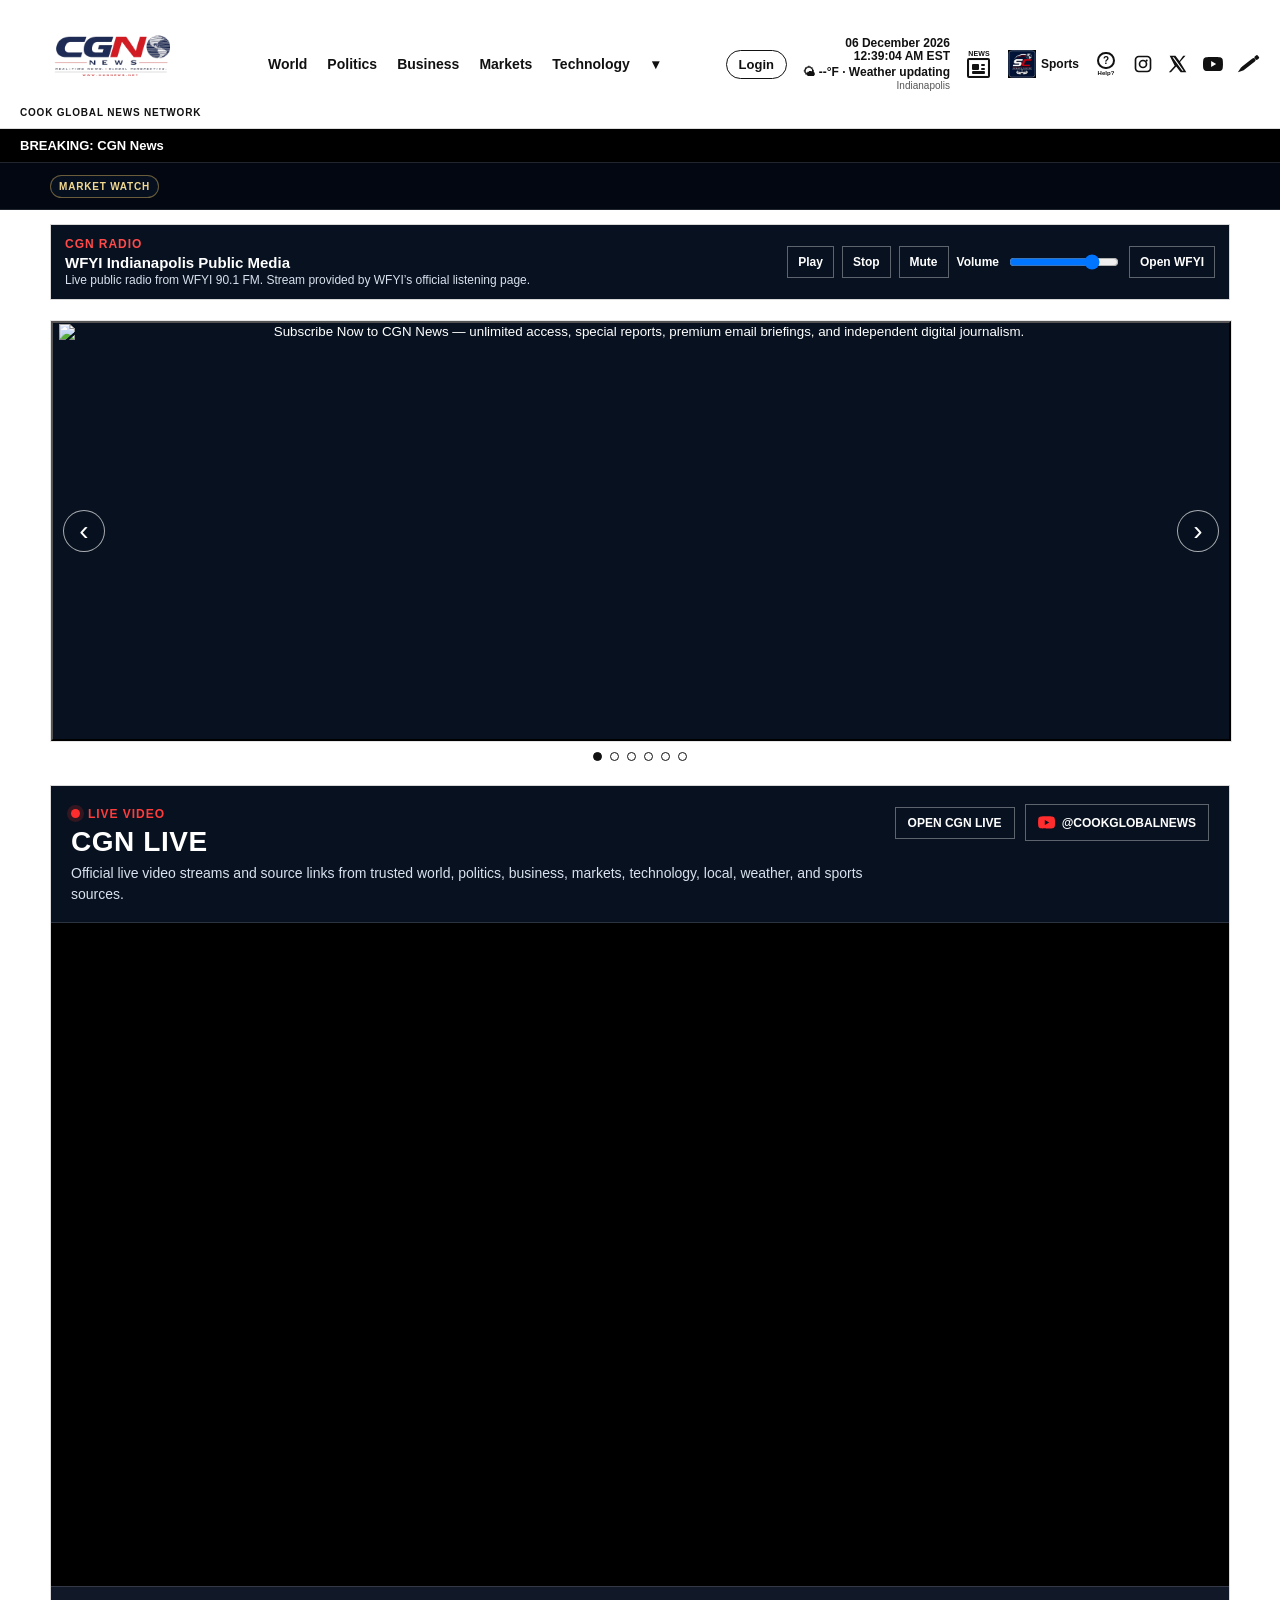
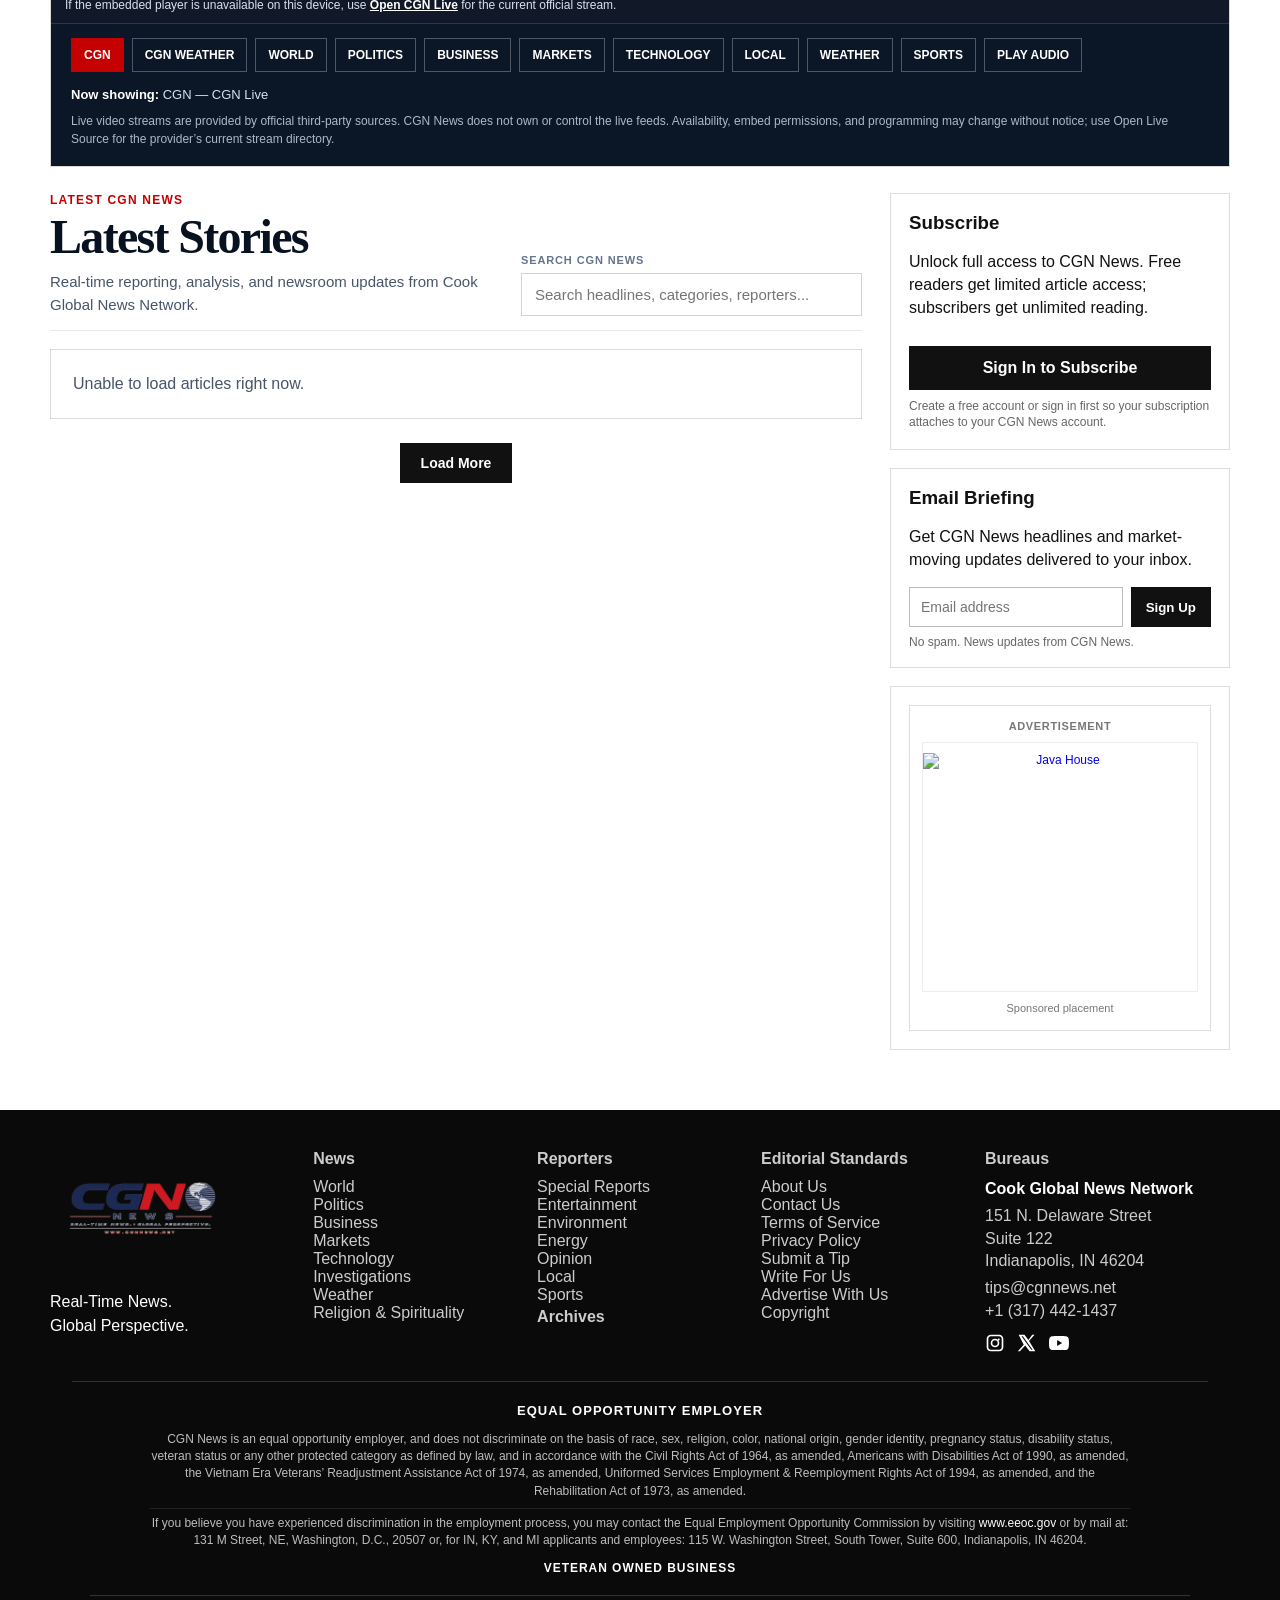
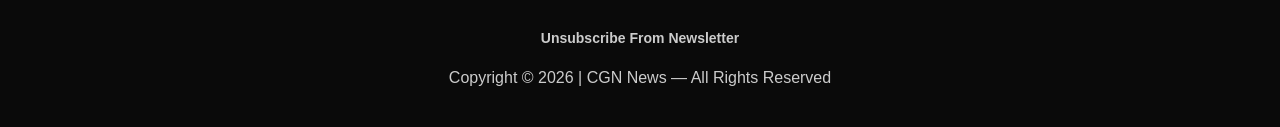
==== commit b6ab0a5b: "Update index.html" ====
--- a/index.html
+++ b/index.html
@@ -1,1220 +1,5126 @@
 <!DOCTYPE html>
-<html lang="en-GB">
+<html lang="en">
 <head>
-  <meta charset="utf-8">
-  <meta name="viewport" content="width=device-width,initial-scale=1">
-  <meta name="theme-color" content="#07172f">
-  <meta name="robots" content="index,follow,max-image-preview:large">
-  <meta name="cgn-language" content="en">
-  <meta name="cgn-api-base" content="https://script.google.com/macros/s/AKfycbx41mQg-Ine3XZ-VrMI_SaQn4_K6cDQHA0cBFyGPgupu_edNFoNRjSLv2hoSe_bOytt/exec">
-
-  <title>CGN London | Live News, Weather, Sports &amp; Local Bureau Team</title>
-  <meta name="description" content="CGN London provides live bureau coverage, London weather, local sports, and the CGN London bureau team covering the United Kingdom, Europe, and global stories.">
-  <link rel="canonical" href="https://london.cgnnews.net/">
-
-  <meta property="og:type" content="website">
-  <meta property="og:site_name" content="CGN London">
-  <meta property="og:title" content="CGN London | Live News, Weather, Sports &amp; Local Bureau Team">
-  <meta property="og:description" content="CGN London provides live bureau coverage, London weather, local sports, and the CGN London bureau team covering the United Kingdom, Europe, and global stories.">
-  <meta property="og:url" content="https://london.cgnnews.net/">
-  <meta property="og:image" content="https://london.cgnnews.net/assets/CGNWebBanner01.png">
-  <meta name="twitter:card" content="summary_large_image">
-  <meta name="twitter:title" content="CGN London | Live News, Weather, Sports &amp; Local Bureau Team">
-  <meta name="twitter:description" content="CGN London provides live bureau coverage, London weather, local sports, and the CGN London bureau team covering the United Kingdom, Europe, and global stories.">
-  <meta name="twitter:image" content="https://london.cgnnews.net/assets/CGNWebBanner01.png">
-
-  <link rel="icon" href="/favicon.ico" sizes="any">
-  <link rel="icon" href="/favicon-48x48.png" type="image/png" sizes="48x48">
-  <link rel="icon" href="/favicon-96x96.png" type="image/png" sizes="96x96">
-  <link rel="apple-touch-icon" href="/apple-touch-icon.png">
-  <link rel="manifest" href="/site.webmanifest">
-
-  <style>
-    :root {
-      --cgn-ink: #111827;
-      --cgn-muted: #5d6675;
-      --cgn-line: #dfe4eb;
-      --cgn-paper: #ffffff;
-      --cgn-soft: #f5f7fa;
-      --cgn-navy: #07172f;
-      --cgn-gold: #b68a2e;
-    }
-
-    * {
-      box-sizing: border-box;
-    }
-
-    html {
-      scroll-behavior: smooth;
-    }
-
-    body {
-      margin: 0;
-      background: var(--cgn-soft);
-      color: var(--cgn-ink);
-      font-family: Arial, Helvetica, sans-serif;
-    }
-
-    .bureau-page {
-      width: min(1180px, calc(100% - 32px));
-      margin: 42px auto 64px;
-    }
-
-    .bureau-intro {
-      padding: 36px;
-      background:
-        linear-gradient(rgba(7, 23, 47, 0.82), rgba(7, 23, 47, 0.82)),
-        url("/assets/category/CGNLocal01.png") center center / cover no-repeat;
-      color: #fff;
-      border-radius: 12px;
-      box-shadow: 0 18px 44px rgba(7, 23, 47, .16);
-    }
-
-    .bureau-kicker {
-      margin: 0 0 8px;
-      color: #f2d990;
-      font-size: 13px;
-      font-weight: 900;
-      letter-spacing: .12em;
-      text-transform: uppercase;
-    }
-
-    .bureau-intro h1 {
-      margin: 0;
-      font-size: clamp(34px, 6vw, 62px);
-      line-height: 1;
-      letter-spacing: -.035em;
-    }
-
-    .bureau-intro h2 {
-      margin: 12px 0 0;
-      font-size: clamp(20px, 3vw, 30px);
-      line-height: 1.2;
-      font-weight: 800;
-    }
-
-    .bureau-intro p {
-      max-width: 800px;
-      margin: 18px 0 0;
-      color: #dbe4f2;
-      font-size: 18px;
-      line-height: 1.65;
-    }
-
-    .team-grid {
-      display: grid;
-      gap: 24px;
-      margin-top: 28px;
-    }
-
-    .team-member {
-      display: grid;
-      grid-template-columns: 220px minmax(0, 1fr);
-      gap: 28px;
-      align-items: start;
-      padding: 28px;
-      background: var(--cgn-paper);
-      border: 1px solid var(--cgn-line);
-      border-radius: 12px;
-      box-shadow: 0 10px 28px rgba(17, 24, 39, .06);
-    }
-
-    .team-member img {
-      display: block;
-      width: 100%;
-      aspect-ratio: 1;
-      object-fit: cover;
-      border-radius: 10px;
-      background: #e8ecf2;
-    }
-
-    .member-copy h2 {
-      margin: 0;
-      color: var(--cgn-navy);
-      font-size: 30px;
-      line-height: 1.1;
-    }
-
-    .member-role {
-      margin: 7px 0 0;
-      color: var(--cgn-gold);
-      font-size: 16px;
-      font-weight: 900;
-      text-transform: uppercase;
-      letter-spacing: .04em;
-    }
-
-    .member-beats {
-      margin: 18px 0 0;
-      padding: 11px 14px;
-      background: var(--cgn-soft);
-      border-left: 4px solid var(--cgn-gold);
-      color: var(--cgn-ink);
-      font-size: 15px;
-      line-height: 1.5;
-    }
-
-    .member-bio {
-      margin: 18px 0 0;
-      color: #303846;
-      font-size: 16px;
-      line-height: 1.72;
-    }
-
-    .member-email {
-      display: inline-flex;
-      margin-top: 20px;
-      color: var(--cgn-navy);
-      font-size: 15px;
-      font-weight: 900;
-      text-decoration: none;
-      border-bottom: 2px solid var(--cgn-gold);
-      padding-bottom: 2px;
-    }
-
-    .member-email:hover,
-    .member-email:focus {
-      color: #000;
-    }
-
-
-    .language-box {
-      display: flex;
-      flex-wrap: wrap;
-      align-items: center;
-      gap: 9px;
-      margin: 20px 0 0;
-      padding: 14px;
-      background: rgba(255, 255, 255, .09);
-      border: 1px solid rgba(255, 255, 255, .22);
-      border-radius: 10px;
-    }
-
-    .language-box strong {
-      margin-right: 3px;
-      color: #fff;
-      font-size: 13px;
-      font-weight: 900;
-      letter-spacing: .06em;
-      text-transform: uppercase;
-    }
-
-    .language-box button {
-      appearance: none;
-      border: 1px solid rgba(255, 255, 255, .45);
-      border-radius: 999px;
-      background: #fff;
-      color: var(--cgn-navy);
-      padding: 7px 11px;
-      font: inherit;
-      font-size: 13px;
-      font-weight: 900;
-      line-height: 1;
-      cursor: pointer;
-    }
-
-    .language-box button:hover,
-    .language-box button:focus-visible,
-    .language-box button.active {
-      border-color: #f2d990;
-      background: #f2d990;
-      color: #07172f;
-      outline: none;
-    }
-
-    #cgn-dynamic-translate-engine,
-    .goog-te-banner-frame.skiptranslate,
-    .goog-te-gadget-icon {
-      display: none !important;
-    }
-
-    body {
-      top: 0 !important;
-    }
-
-
-
-    .london-live-app {
-      margin: 28px 0 0;
-      padding: 24px;
-      background: linear-gradient(135deg, #07172f 0%, #0b2b57 100%);
-      border: 1px solid rgba(255, 255, 255, .16);
-      border-radius: 14px;
-      color: #fff;
-      box-shadow: 0 18px 44px rgba(7, 23, 47, .18);
-    }
-
-    .london-live-head {
-      display: flex;
-      justify-content: space-between;
-      align-items: flex-end;
-      gap: 18px;
-      margin-bottom: 18px;
-    }
-
-    .london-live-kicker {
-      margin: 0 0 7px;
-      color: #f2d990;
-      font-size: 12px;
-      font-weight: 900;
-      letter-spacing: .14em;
-      text-transform: uppercase;
-    }
-
-    .london-live-title {
-      margin: 0;
-      color: #fff;
-      font-size: clamp(28px, 4vw, 44px);
-      line-height: 1;
-      letter-spacing: -.035em;
-    }
-
-    .london-live-copy {
-      max-width: 760px;
-      margin: 9px 0 0;
-      color: #dbe4f2;
-      font-size: 15px;
-      line-height: 1.55;
-    }
-
-    .london-live-grid {
-      display: grid;
-      grid-template-columns: minmax(0, 1.15fr) minmax(310px, .85fr);
-      gap: 16px;
-      align-items: stretch;
-    }
-
-    .london-live-feature,
-    .london-widget {
-      background: rgba(255, 255, 255, .96);
-      color: var(--cgn-ink);
-      border: 1px solid rgba(255, 255, 255, .28);
-      border-radius: 14px;
-      box-shadow: 0 12px 28px rgba(0, 0, 0, .12);
-    }
-
-    .london-live-feature {
-      display: flex;
-      flex-direction: column;
-      justify-content: space-between;
-      min-height: 360px;
-      padding: 24px;
-      background:
-        radial-gradient(circle at 10% 0%, rgba(182, 138, 46, .20), transparent 34%),
-        linear-gradient(135deg, #ffffff 0%, #f8fafc 100%);
-    }
-
-    .london-live-feature-meta {
-      display: flex;
-      flex-wrap: wrap;
-      gap: 8px;
-      align-items: center;
-      margin: 0 0 12px;
-      color: var(--cgn-gold);
-      font-size: 12px;
-      font-weight: 900;
-      letter-spacing: .09em;
-      text-transform: uppercase;
-    }
-
-    .london-live-feature-title {
-      margin: 0;
-      color: var(--cgn-navy);
-      font-size: clamp(28px, 4vw, 42px);
-      line-height: 1.05;
-      letter-spacing: -.035em;
-      font-family: Georgia, "Times New Roman", serif;
-    }
-
-    .london-live-feature-copy {
-      margin: 14px 0 0;
-      color: #334155;
-      font-size: 16px;
-      line-height: 1.65;
-    }
-
-    .london-live-actions {
-      display: flex;
-      flex-wrap: wrap;
-      gap: 10px;
-      margin-top: 20px;
-    }
-
-    .london-live-btn {
-      display: inline-flex;
-      align-items: center;
-      justify-content: center;
-      min-height: 42px;
-      padding: 11px 15px;
-      border: 1px solid var(--cgn-navy);
-      border-radius: 999px;
-      background: var(--cgn-navy);
-      color: #fff;
-      text-decoration: none;
-      font-size: 12px;
-      font-weight: 900;
-      letter-spacing: .08em;
-      text-transform: uppercase;
-    }
-
-    .london-live-btn:hover,
-    .london-live-btn:focus {
-      background: #0d3670;
-      color: #fff;
-      text-decoration: none;
-    }
-
-    .london-live-btn.secondary {
-      background: #fff;
-      color: var(--cgn-navy);
-    }
-
-    .london-live-btn.secondary:hover,
-    .london-live-btn.secondary:focus {
-      background: #f2d990;
-      color: var(--cgn-navy);
-    }
-
-    .london-live-side {
-      display: grid;
-      gap: 12px;
-      align-content: start;
-    }
-
-    .london-widget {
-      padding: 16px;
-    }
-
-    .london-widget-head {
-      display: flex;
-      justify-content: space-between;
-      align-items: center;
-      gap: 10px;
-      margin-bottom: 12px;
-    }
-
-    .london-widget-title {
-      margin: 0;
-      color: var(--cgn-navy);
-      font-size: 19px;
-      line-height: 1.1;
-      font-weight: 900;
-    }
-
-    .london-weather-now {
-      display: flex;
-      justify-content: space-between;
-      align-items: center;
-      gap: 12px;
-      padding: 12px;
-      background: #f8fafc;
-      border: 1px solid #e5ebf3;
-      border-radius: 12px;
-    }
-
-    .london-weather-now strong {
-      color: var(--cgn-navy);
-      font-size: 34px;
-      line-height: 1;
-    }
-
-    .london-weather-now span {
-      display: block;
-      margin-top: 4px;
-      color: #475569;
-      font-size: 13px;
-      font-weight: 800;
-    }
-
-    .london-weather-grid {
-      display: grid;
-      grid-template-columns: repeat(3, minmax(0, 1fr));
-      gap: 8px;
-      margin-top: 10px;
-    }
-
-    .london-weather-metric {
-      padding: 10px;
-      background: #fff;
-      border: 1px solid #e5ebf3;
-      border-radius: 10px;
-      color: #334155;
-      font-size: 12px;
-      line-height: 1.35;
-    }
-
-    .london-weather-metric strong {
-      display: block;
-      color: var(--cgn-navy);
-      font-size: 12px;
-      line-height: 1.3;
-      text-transform: uppercase;
-      letter-spacing: .05em;
-      margin-bottom: 2px;
-    }
-
-    .london-sports-teams {
-      display: flex;
-      flex-wrap: wrap;
-      gap: 8px;
-      margin: 10px 0 12px;
-    }
-
-    .london-team-chip {
-      display: inline-flex;
-      align-items: center;
-      min-height: 30px;
-      padding: 7px 10px;
-      border-radius: 999px;
-      background: #f8fafc;
-      border: 1px solid #e5ebf3;
-      color: var(--cgn-navy);
-      font-size: 12px;
-      font-weight: 900;
-      line-height: 1;
-      white-space: nowrap;
-    }
-
-    .london-latest-list {
-      display: grid;
-      gap: 9px;
-    }
-
-    .london-latest-item {
-      display: block;
-      padding: 10px 11px;
-      border: 1px solid #e5ebf3;
-      border-radius: 10px;
-      background: #f8fafc;
-      color: var(--cgn-navy);
-      text-decoration: none;
-    }
-
-    .london-latest-item:hover,
-    .london-latest-item:focus {
-      border-color: var(--cgn-gold);
-      background: #fff;
-      text-decoration: none;
-    }
-
-    .london-latest-item strong {
-      display: block;
-      color: var(--cgn-navy);
-      font-size: 13px;
-      line-height: 1.35;
-    }
-
-    .london-latest-item span {
-      display: block;
-      margin-top: 4px;
-      color: #64748b;
-      font-size: 11px;
-      font-weight: 800;
-      text-transform: uppercase;
-      letter-spacing: .04em;
-    }
-
-    .london-source-note,
-    .london-status {
-      margin: 10px 0 0;
-      color: #64748b;
-      font-size: 12px;
-      line-height: 1.45;
-    }
-
-    .london-status {
-      padding: 12px;
-      background: #f8fafc;
-      border: 1px dashed #cbd5e1;
-      border-radius: 10px;
-      color: #475569;
-    }
-
-    @media (max-width: 960px) {
-      .london-live-head {
-        align-items: flex-start;
-        flex-direction: column;
-      }
-
-      .london-live-grid {
-        grid-template-columns: 1fr;
-      }
-
-      .london-live-feature {
-        min-height: 0;
+
+<meta name="google-site-verification" content="IIDfbE9a5dmqIWggQPYEtcRsjWctCA8BFUwPa2pzLHA" />
+<meta charset="UTF-8">
+<meta name="viewport" content="width=device-width, initial-scale=1.0">
+
+<title>CGN News | Real-Time News. Global Perspective.</title>
+<meta name="description" content="CGN News delivers real-time global headlines, business intelligence, market coverage, political reporting, technology news, and analysis from Cook Global News Network.">
+<meta name="robots" content="index, follow, max-image-preview:large">
+<meta name="news_keywords" content="world news, politics, business, markets, technology, entertainment, environment, energy, opinion, local news, Indianapolis news, breaking news, global news">
+<meta name="author" content="CGN News">
+<meta name="publisher" content="Cook Global News Network">
+<link rel="canonical" href="https://www.cgnnews.net/">
+<link rel="icon" type="image/png" href="/CGNFavicon.png">
+<link rel="shortcut icon" type="image/png" href="/CGNFavicon.png">
+<link rel="apple-touch-icon" href="/CGNFavicon.png">
+<meta name="theme-color" content="#07111f">
+<meta name="mobile-web-app-capable" content="yes">
+<meta name="apple-mobile-web-app-title" content="CGN News">
+
+<meta property="og:type" content="website">
+<meta property="og:site_name" content="CGN News">
+<meta property="og:title" content="CGN News | Real-Time News. Global Perspective.">
+<meta property="og:description" content="Global headlines, business intelligence, markets, policy, technology, and real-time analysis from CGN News.">
+<meta property="og:url" content="https://www.cgnnews.net/">
+<meta property="og:image" content="https://www.cgnnews.net/CGNNewsLogo01.png">
+
+<meta name="twitter:card" content="summary_large_image">
+<meta name="twitter:title" content="CGN News | Real-Time News. Global Perspective.">
+<meta name="twitter:description" content="Global headlines, business intelligence, markets, policy, technology, and real-time analysis from CGN News.">
+<meta name="twitter:image" content="https://www.cgnnews.net/CGNNewsLogo01.png">
+<script type="application/ld+json">
+{
+  "@context": "https://schema.org",
+  "@graph": [
+    {
+      "@type": "NewsMediaOrganization",
+      "@id": "https://www.cgnnews.net/#organization",
+      "name": "CGN News",
+      "legalName": "Cook Global News Network",
+      "url": "https://www.cgnnews.net/",
+      "logo": {
+        "@type": "ImageObject",
+        "url": "https://www.cgnnews.net/CGNNewsLogo01.png"
+      },
+      "sameAs": [
+        "https://instagram.com/cookglobalnews",
+        "https://x.com/CookGlobalNews",
+        "https://youtube.com/@CookGlobalNews"
+      ],
+      "address": {
+        "@type": "PostalAddress",
+        "streetAddress": "151 N. Delaware Street, Suite 122",
+        "addressLocality": "Indianapolis",
+        "addressRegion": "IN",
+        "postalCode": "46204",
+        "addressCountry": "US"
+      },
+      "email": "tips@cgnnews.net",
+      "telephone": "+1-317-442-1437"
+    },
+    {
+      "@type": "WebSite",
+      "@id": "https://www.cgnnews.net/#website",
+      "url": "https://www.cgnnews.net/",
+      "name": "CGN News",
+      "publisher": {
+        "@id": "https://www.cgnnews.net/#organization"
+      },
+      "potentialAction": {
+        "@type": "SearchAction",
+        "target": "https://www.cgnnews.net/search?q={search_term_string}",
+        "query-input": "required name=search_term_string"
       }
     }
-
-    @media (max-width: 760px) {
-      .bureau-page {
-        width: min(100% - 20px, 1180px);
-        margin-top: 20px;
-      }
-
-      .bureau-intro {
-        padding: 26px 22px;
-      }
-
-      .bureau-intro p {
-        font-size: 16px;
-      }
-
-      .team-member {
-        grid-template-columns: 1fr;
-        gap: 20px;
-        padding: 20px;
-      }
-
-      .team-member img {
-        width: min(100%, 360px);
-        margin: 0 auto;
-      }
-
-      .member-copy h2 {
-        font-size: 27px;
-      }
-
-      .london-live-app {
-        margin-top: 20px;
-        padding: 18px;
-      }
-
-      .london-weather-grid {
-        grid-template-columns: 1fr;
-      }
-
-      .london-live-actions {
-        display: grid;
-        grid-template-columns: 1fr;
-      }
-
-      .london-live-btn {
-        width: 100%;
-      }
-    }
-
-    /* CGN London LIVE v2 — broadcast-style dashboard matching CGN Main hero weather/sports energy */
-    .london-live-app{position:relative;margin:28px 0 0;padding:0;overflow:hidden;border:1px solid rgba(255,255,255,.18);border-radius:18px;color:#fff;background:radial-gradient(circle at 18% 0%,rgba(200,25,46,.30),transparent 31%),radial-gradient(circle at 94% 6%,rgba(242,217,144,.18),transparent 30%),linear-gradient(135deg,#050b14 0%,#07172f 54%,#102947 100%);box-shadow:0 22px 58px rgba(7,23,47,.28)}
-    .london-live-app:before{content:"";position:absolute;inset:0;background:linear-gradient(90deg,rgba(255,255,255,.07) 1px,transparent 1px),linear-gradient(0deg,rgba(255,255,255,.045) 1px,transparent 1px);background-size:46px 46px;opacity:.18;pointer-events:none}
-    .london-live-app:after{content:"";position:absolute;inset:0;background:linear-gradient(90deg,rgba(196,0,0,.18),transparent 28%,rgba(255,255,255,.04)),radial-gradient(circle at 48% 120%,rgba(255,255,255,.10),transparent 38%);pointer-events:none}
-    .london-live-head,.london-live-grid,.london-live-actions{position:relative;z-index:1}
-    .london-live-head{display:flex;justify-content:space-between;align-items:flex-end;gap:18px;padding:20px 22px 16px;border-bottom:1px solid rgba(255,255,255,.14);background:rgba(2,7,17,.38)}
-    .london-live-kicker{display:inline-flex;align-items:center;gap:8px;margin:0 0 7px;color:#ff4545;font-size:12px;font-weight:900;letter-spacing:.14em;text-transform:uppercase}
-    .london-live-kicker:before{content:"";width:9px;height:9px;border-radius:50%;background:#ff2d2d;box-shadow:0 0 0 5px rgba(255,45,45,.18),0 0 22px rgba(255,45,45,.6)}
-    .london-live-title{margin:0;color:#fff;font-size:clamp(30px,5vw,54px);line-height:.96;letter-spacing:-.045em;text-shadow:0 5px 18px rgba(0,0,0,.34)}
-    .london-live-copy{max-width:820px;margin:9px 0 0;color:#d9e1ee;font-size:15px;line-height:1.55}
-    .london-live-grid{display:grid;grid-template-columns:minmax(0,1.12fr) minmax(330px,.88fr);gap:16px;padding:18px;align-items:stretch}
-    .london-live-feature{position:relative;display:grid;grid-template-columns:minmax(240px,.72fr) minmax(0,1fr);min-height:384px;padding:0;overflow:hidden;border:1px solid rgba(255,255,255,.20);border-radius:16px;color:#fff;background:radial-gradient(circle at 16% 20%,rgba(255,255,255,.12),transparent 25%),linear-gradient(135deg,#07111f 0%,#0b2038 55%,#142f52 100%);box-shadow:0 18px 40px rgba(0,0,0,.24)}
-    .london-live-feature:before{content:"";position:absolute;inset:0;background:linear-gradient(90deg,rgba(255,255,255,.08) 1px,transparent 1px),linear-gradient(0deg,rgba(255,255,255,.05) 1px,transparent 1px);background-size:42px 42px;opacity:.14;pointer-events:none;z-index:1}
-    .london-live-feature-media{position:relative;min-height:100%;background:#050b14;overflow:hidden}
-    .london-live-feature-media img{position:absolute;inset:0;width:100%;height:100%;object-fit:cover;opacity:.92;transform:scale(1.018);display:block}
-    .london-live-feature-media:after{content:"";position:absolute;inset:0;background:linear-gradient(0deg,rgba(7,17,31,.98) 0%,rgba(7,17,31,.72) 40%,rgba(7,17,31,.10) 100%),linear-gradient(90deg,rgba(7,17,31,.92),rgba(7,17,31,.12))}
-    .london-live-feature-brand{position:absolute;left:16px;right:16px;bottom:16px;z-index:2}
-    .london-live-feature-content{position:relative;z-index:2;display:flex;flex-direction:column;justify-content:center;padding:24px;min-width:0;background:linear-gradient(135deg,rgba(255,255,255,.13),rgba(255,255,255,.055))}
-    .london-live-feature-meta{display:inline-flex;align-items:center;gap:8px;margin:0 0 10px;color:#f2d990;font-size:12px;font-weight:900;letter-spacing:.09em;text-transform:uppercase}
-    .london-live-feature-title{margin:0;color:#fff;font-family:Georgia,"Times New Roman",serif;font-size:clamp(28px,4vw,44px);line-height:1.04;letter-spacing:-.035em;text-shadow:0 4px 18px rgba(0,0,0,.35)}
-    .london-live-feature-copy{margin:14px 0 0;color:#d9e1ee;font-size:16px;line-height:1.58}
-    .london-live-feature-statline{display:flex;flex-wrap:wrap;gap:8px;margin:18px 0 0}
-    .london-live-feature-statline span{display:inline-flex;align-items:center;min-height:28px;padding:7px 9px;border:1px solid rgba(255,255,255,.28);background:rgba(2,7,17,.34);color:#fff;font-size:11px;font-weight:900;line-height:1;text-transform:uppercase;letter-spacing:.06em}
-    .london-live-actions{display:flex;flex-wrap:wrap;gap:10px;margin-top:18px;padding:0}
-    .london-live-app>.london-live-actions{padding:0 18px 18px;margin-top:0}
-    .london-live-btn{display:inline-flex;align-items:center;justify-content:center;min-height:42px;padding:11px 14px;border:1px solid rgba(255,255,255,.52);border-radius:0;background:#c8192e;color:#fff;text-decoration:none;font-size:12px;font-weight:900;letter-spacing:.08em;text-transform:uppercase;box-shadow:0 12px 22px rgba(0,0,0,.18);transition:transform .18s ease,background .18s ease,color .18s ease,border-color .18s ease}
-    .london-live-btn:hover,.london-live-btn:focus{transform:translateY(-1px);background:#fff;border-color:#fff;color:#07111f;text-decoration:none}
-    .london-live-btn.secondary{background:rgba(7,17,31,.42);color:#fff}.london-live-btn.secondary:hover,.london-live-btn.secondary:focus{background:#f2d990;border-color:#f2d990;color:#07111f}
-    .london-live-side{display:grid;gap:12px;align-content:start}.london-widget{position:relative;overflow:hidden;border:1px solid rgba(255,255,255,.20);border-radius:16px;box-shadow:0 18px 40px rgba(0,0,0,.22);color:#fff;padding:0}
-    .london-widget-head{position:relative;z-index:2;display:flex;justify-content:space-between;align-items:flex-start;gap:12px;padding:14px 14px 0;margin:0}.london-widget-title{margin:0;color:#fff;font-size:20px;line-height:1.06;font-weight:900;letter-spacing:-.02em}.london-widget-kicker{color:rgba(255,255,255,.82);font-size:10px;font-weight:900;letter-spacing:.09em;text-transform:uppercase;margin-bottom:4px}
-    .london-weather-card{background:linear-gradient(135deg,#075bb5 0%,#0b8be8 48%,#62c8ff 100%)}.london-weather-card:before{content:"";position:absolute;width:138px;height:138px;right:20px;top:4px;border-radius:50%;background:radial-gradient(circle,rgba(255,255,255,.95) 0%,rgba(255,230,120,.68) 38%,rgba(255,255,255,0) 70%);box-shadow:0 0 55px rgba(255,255,255,.48);pointer-events:none}.london-weather-card:after{content:"";position:absolute;inset:0;background:radial-gradient(circle at 18% 20%,rgba(255,255,255,.22),transparent 24%),radial-gradient(circle at 74% 70%,rgba(255,255,255,.16),transparent 26%),linear-gradient(180deg,rgba(255,255,255,.10),rgba(255,255,255,0));pointer-events:none}
-    .london-weather-now{position:relative;z-index:2;display:flex;justify-content:space-between;align-items:flex-start;gap:16px;padding:10px 14px 8px;background:transparent;border:0;color:#fff}.london-weather-temp-display{color:#fff;font-size:54px;line-height:.94;font-weight:900;text-shadow:0 4px 18px rgba(0,0,0,.18);white-space:nowrap}.london-weather-now strong{color:#fff}.london-weather-now span,.london-weather-updated{display:block;margin-top:5px;color:rgba(255,255,255,.90);font-size:12px;font-weight:800}
-    .london-weather-grid,.london-weather-days{position:relative;z-index:2;display:grid;grid-template-columns:repeat(3,minmax(0,1fr));gap:8px;margin:0;padding:0 14px 14px}.london-weather-metric{padding:9px;background:rgba(7,17,31,.22);border:1px solid rgba(255,255,255,.32);border-radius:0;color:#fff;font-size:12px;line-height:1.32;text-align:center}.london-weather-metric strong{display:block;color:#fff;font-size:11px;line-height:1.25;text-transform:uppercase;letter-spacing:.06em;margin-bottom:3px}
-    .london-sports-card{background:radial-gradient(circle at 16% 18%,rgba(255,255,255,.12),transparent 25%),radial-gradient(circle at 82% 25%,rgba(255,198,0,.22),transparent 30%),linear-gradient(135deg,#07111f 0%,#111827 52%,#1f2f46 100%)}.london-sports-card:before,.london-latest-card:before{content:"";position:absolute;inset:0;background:linear-gradient(90deg,rgba(255,255,255,.08) 1px,transparent 1px),linear-gradient(0deg,rgba(255,255,255,.05) 1px,transparent 1px);background-size:42px 42px;opacity:.16;pointer-events:none}.london-sports-card:after{content:"";position:absolute;inset:0;background:linear-gradient(90deg,rgba(196,0,0,.18),transparent 28%,rgba(255,255,255,.04));pointer-events:none}
-    .london-sports-panel{position:relative;z-index:2;padding:12px 14px 14px}.london-sports-status{display:inline-flex;padding:6px 9px;background:#c8192e;color:#fff;font-size:11px;font-weight:900;text-transform:uppercase;letter-spacing:.06em;margin-bottom:8px}.london-sports-matchup{color:#fff;font-size:23px;line-height:1.12;font-weight:900;text-shadow:0 3px 16px rgba(0,0,0,.24)}.london-sports-detail{margin-top:7px;color:#d9e1ee;font-size:13px;line-height:1.42}.london-sports-scorecard{display:grid;grid-template-columns:1fr auto 1fr;gap:8px;align-items:center;margin:10px 0}.london-sports-team{min-width:0;border:1px solid rgba(255,255,255,.18);background:rgba(2,7,17,.42);padding:9px;text-align:center}.london-sports-team-logo,.london-sports-mini-logo{background:#fff;color:#07111f;display:flex;align-items:center;justify-content:center;overflow:hidden;font-weight:900;box-shadow:0 10px 24px rgba(0,0,0,.24)}.london-sports-team-logo{width:52px;height:52px;margin:0 auto 7px;border-radius:15px;font-size:12px}.london-sports-team-name{color:#fff;font-size:12px;line-height:1.2;font-weight:900;white-space:nowrap;overflow:hidden;text-overflow:ellipsis}.london-sports-team-score{margin-top:4px;color:#d9e1ee;font-size:12px;line-height:1;font-weight:900;text-transform:uppercase;letter-spacing:.05em}.london-sports-vs{width:36px;height:36px;border-radius:50%;border:1px solid rgba(255,255,255,.3);background:rgba(255,255,255,.08);color:#d9e1ee;display:flex;align-items:center;justify-content:center;font-size:11px;font-weight:900;text-transform:uppercase}.london-sports-logo-strip,.london-sports-teams{display:flex;gap:6px;flex-wrap:wrap;margin-top:11px}.london-sports-mini-logo{width:34px;height:34px;border-radius:10px;font-size:10px}.london-team-chip{display:inline-flex;align-items:center;min-height:28px;padding:7px 10px;border-radius:999px;background:rgba(255,255,255,.10);border:1px solid rgba(255,255,255,.22);color:#fff;font-size:11px;font-weight:900;line-height:1;white-space:nowrap}
-    .london-latest-card{background:radial-gradient(circle at 14% 18%,rgba(242,217,144,.16),transparent 28%),linear-gradient(135deg,#07172f 0%,#0b2038 55%,#102947 100%)}.london-latest-list{position:relative;z-index:2;display:grid;gap:8px;padding:12px 14px 14px}.london-latest-item{display:block;padding:10px 11px;border:1px solid rgba(255,255,255,.18);border-radius:0;background:linear-gradient(135deg,rgba(255,255,255,.12),rgba(255,255,255,.055));color:#fff;text-decoration:none;transition:transform .18s ease,background .18s ease,border-color .18s ease}.london-latest-item:hover,.london-latest-item:focus{border-color:rgba(255,255,255,.34);background:rgba(255,255,255,.16);text-decoration:none;transform:translateY(-1px)}.london-latest-item strong{display:-webkit-box;color:#fff;font-size:13px;line-height:1.32;-webkit-line-clamp:2;-webkit-box-orient:vertical;overflow:hidden}.london-latest-item span{display:block;margin-top:4px;color:#cbd5e1;font-size:10px;font-weight:900;text-transform:uppercase;letter-spacing:.04em}.london-source-note,.london-status{position:relative;z-index:2;margin:10px 0 0;color:rgba(255,255,255,.76);font-size:11px;line-height:1.42}.london-widget>.london-source-note{padding:0 14px 14px}.london-status{padding:12px;background:rgba(2,7,17,.32);border:1px dashed rgba(255,255,255,.26);border-radius:0;color:#d9e1ee}
-    @media(max-width:980px){.london-live-head{align-items:flex-start;flex-direction:column}.london-live-grid{grid-template-columns:1fr}.london-live-feature{min-height:0}}
-    @media(max-width:760px){.london-live-app{margin-top:20px;border-radius:14px}.london-live-head,.london-live-grid{padding-left:14px;padding-right:14px}.london-live-grid{gap:12px;padding-top:14px}.london-live-feature{grid-template-columns:1fr}.london-live-feature-media{min-height:150px}.london-live-feature-content{padding:18px}.london-live-feature-title{font-size:27px}.london-live-feature-copy{font-size:14px}.london-live-app>.london-live-actions,.london-live-actions{display:grid;grid-template-columns:1fr}.london-live-btn{width:100%}.london-weather-grid,.london-weather-days{grid-template-columns:repeat(3,minmax(0,1fr));gap:6px}.london-weather-temp-display{font-size:42px}.london-sports-scorecard{gap:6px}.london-sports-team{padding:7px}.london-sports-team-logo{width:42px;height:42px;border-radius:12px}.london-sports-matchup{font-size:19px}}
-    @media(max-width:480px){.london-weather-grid,.london-weather-days{grid-template-columns:1fr}.london-sports-scorecard{grid-template-columns:1fr}.london-sports-vs{width:100%;height:28px;border-radius:0}}
-
-
-    /* CGN London LIVE v3 — production polish: OG CGN LIVE shell, clean rotating feature, scrollable London feed */
-    .london-live-app{
-      border-radius:0;
-      background:#07111f;
-      border:1px solid rgba(255,255,255,.16);
-      box-shadow:0 22px 58px rgba(7,23,47,.30);
-    }
-    .london-live-app:after{
-      display:none;
-    }
-    .london-live-head{
-      background:#07111f;
-      border-bottom:1px solid rgba(255,255,255,.14);
-    }
-    .london-live-copy{
-      color:#d9e1ee;
-    }
-    .london-live-grid{
-      background:#0b1626;
-      border-top:1px solid rgba(255,255,255,.06);
-    }
-    .london-live-feature{
-      display:grid;
-      grid-template-columns:1fr;
-      min-height:456px;
-      border-radius:0;
-      border:1px solid rgba(255,255,255,.18);
-      background:#07111f;
-      box-shadow:0 18px 40px rgba(0,0,0,.26);
-    }
-    .london-live-feature:before{
-      opacity:.10;
-    }
-    .london-live-feature-media{
-      height:208px;
-      min-height:208px;
-      border-bottom:1px solid rgba(255,255,255,.16);
-      background:#050b14;
-    }
-    .london-live-feature-media img{
-      opacity:.95;
-      transform:none;
-      filter:saturate(1.04) contrast(1.03);
-    }
-    .london-live-feature-media:after{
-      display:none;
-    }
-    .london-live-feature-brand{
-      display:none;
-    }
-    .london-live-feature-content{
-      display:flex;
-      flex-direction:column;
-      justify-content:space-between;
-      padding:22px;
-      background:
-        radial-gradient(circle at 12% 14%,rgba(200,25,46,.16),transparent 34%),
-        linear-gradient(135deg,rgba(255,255,255,.09),rgba(255,255,255,.035));
-      border:0;
-    }
-    .london-live-feature-meta{
-      color:#ff4a4a;
-    }
-    .london-live-feature-title{
-      font-size:clamp(30px,4.3vw,48px);
-      letter-spacing:-.04em;
-    }
-    .london-live-feature-copy{
-      color:#d9e1ee;
-      max-width:720px;
-    }
-    .london-live-feature-statline span{
-      border-color:rgba(255,255,255,.28);
-      background:rgba(2,7,17,.42);
-    }
-    .london-feature-rotation-controls{
-      display:flex;
-      flex-wrap:wrap;
-      align-items:center;
-      justify-content:space-between;
-      gap:10px;
-      margin-top:18px;
-      padding-top:14px;
-      border-top:1px solid rgba(255,255,255,.14);
-    }
-    .london-feature-control-row{
-      display:flex;
-      flex-wrap:wrap;
-      align-items:center;
-      gap:8px;
-    }
-    .london-feature-control-btn{
-      appearance:none;
-      border:1px solid rgba(255,255,255,.34);
-      background:transparent;
-      color:#fff;
-      min-height:36px;
-      padding:8px 11px;
-      font:900 11px/1 Arial,Helvetica,sans-serif;
-      letter-spacing:.08em;
-      text-transform:uppercase;
-      cursor:pointer;
-      transition:background .18s ease,color .18s ease,border-color .18s ease,transform .18s ease;
-    }
-    .london-feature-control-btn:hover,
-    .london-feature-control-btn:focus-visible{
-      background:#fff;
-      color:#07111f;
-      border-color:#fff;
-      transform:translateY(-1px);
-      outline:none;
-    }
-    .london-feature-counter{
-      color:#cbd5e1;
-      font-size:11px;
-      font-weight:900;
-      letter-spacing:.08em;
-      text-transform:uppercase;
-    }
-    .london-feature-progress{
-      flex:1 1 160px;
-      max-width:220px;
-      height:5px;
-      background:rgba(255,255,255,.14);
-      overflow:hidden;
-    }
-    .london-feature-progress span{
-      display:block;
-      height:100%;
-      width:100%;
-      transform-origin:left center;
-      background:#c8192e;
-      animation:londonFeaturePulse 6.5s linear infinite;
-    }
-    @keyframes londonFeaturePulse{
-      from{transform:scaleX(0);}
-      to{transform:scaleX(1);}
-    }
-    .london-latest-card{
-      min-height:330px;
-    }
-    .london-latest-list{
-      max-height:315px;
-      overflow-y:auto;
-      overscroll-behavior:contain;
-      padding-right:10px;
-      scrollbar-width:thin;
-      scrollbar-color:rgba(242,217,144,.75) rgba(255,255,255,.08);
-    }
-    .london-latest-list::-webkit-scrollbar{
-      width:8px;
-    }
-    .london-latest-list::-webkit-scrollbar-track{
-      background:rgba(255,255,255,.08);
-    }
-    .london-latest-list::-webkit-scrollbar-thumb{
-      background:rgba(242,217,144,.75);
-    }
-    @media(max-width:980px){
-      .london-live-feature{min-height:0;}
-    }
-    @media(max-width:760px){
-      .london-live-feature-media{height:168px;min-height:168px;}
-      .london-feature-rotation-controls{align-items:stretch;}
-      .london-feature-control-row{width:100%;}
-      .london-feature-control-btn{flex:1 1 auto;}
-      .london-feature-progress{max-width:none;}
-      .london-latest-list{max-height:300px;}
-    }
-
-
-    /* CGN London LIVE v4 — full-width feature image and compact preview stack */
-    .london-live-feature{
-      display:block;
-      min-height:0;
-      overflow:hidden;
-    }
-    .london-live-feature-media{
-      width:100%;
-      height:auto;
-      min-height:0;
-      aspect-ratio:16 / 9;
-      max-height:350px;
-      border-bottom:1px solid rgba(255,255,255,.16);
-      background:#050b14;
-    }
-    .london-live-feature-media img{
-      position:absolute;
-      inset:0;
-      width:100%;
-      height:100%;
-      object-fit:cover;
-      object-position:center center;
-      opacity:.98;
-      transform:none;
-      filter:saturate(1.05) contrast(1.04);
-    }
-    .london-live-feature-content{
-      min-height:252px;
-      padding:20px 22px 18px;
-      justify-content:space-between;
-      gap:16px;
-    }
-    .london-live-feature-title{
-      display:-webkit-box;
-      -webkit-line-clamp:3;
-      -webkit-box-orient:vertical;
-      overflow:hidden;
-      max-width:780px;
-      font-size:clamp(28px,3.9vw,44px);
-    }
-    .london-live-feature-copy{
-      display:-webkit-box;
-      -webkit-line-clamp:3;
-      -webkit-box-orient:vertical;
-      overflow:hidden;
-      max-width:760px;
-      margin-top:12px;
-      font-size:15.5px;
-      line-height:1.55;
-    }
-    .london-live-feature-statline{
-      margin-top:14px;
-    }
-    .london-feature-rotation-controls{
-      margin-top:14px;
-      padding-top:12px;
-    }
-    .london-live-feature-content > div:last-child .london-live-actions{
-      margin-top:14px;
-    }
-    @media(max-width:980px){
-      .london-live-feature-media{
-        max-height:none;
-      }
-      .london-live-feature-content{
-        min-height:0;
-      }
-    }
-    @media(max-width:760px){
-      .london-live-feature-media{
-        height:auto;
-        min-height:0;
-        aspect-ratio:16 / 9;
-      }
-      .london-live-feature-content{
-        padding:17px;
-      }
-      .london-live-feature-title{
-        font-size:26px;
-        -webkit-line-clamp:4;
-      }
-      .london-live-feature-copy{
-        -webkit-line-clamp:4;
-      }
-    }
-
-  </style>
-
-  <script defer src="/assets/cgn-shell.js"></script>
-  <script defer src="/assets/js/cgn-bureau-v106.js"></script>
+  ]
+}
+</script>
+
+<style>
+body {
+  font-family: Arial, Helvetica, sans-serif;
+  margin:0;
+  background:#fff;
+  color:#111;
+}
+
+.logo { height:95px; }
+
+.top-bar {
+  display:flex;
+  justify-content:space-between;
+  align-items:center;
+  padding:10px 20px;
+  border-bottom:1px solid #ddd;
+  gap:20px;
+}
+
+.nav {
+  display:flex;
+  gap:20px;
+  font-weight:600;
+  align-items:center;
+  white-space:nowrap;
+}
+
+.nav a {
+  text-decoration:none;
+  color:#111;
+  font-size:14px;
+}
+
+.nav a:hover { text-decoration:underline; }
+
+.right-tools {
+  display:flex;
+  gap:15px;
+  align-items:center;
+  font-size:13px;
+  white-space:nowrap;
+}
+
+#account-btn {
+  display:inline-flex;
+  align-items:center;
+  justify-content:center;
+  padding:7px 12px;
+  border:1px solid #111;
+  border-radius:999px;
+  color:#111;
+  text-decoration:none;
+  font-weight:700;
+  line-height:1;
+  background:#fff;
+}
+
+#account-btn:hover {
+  background:#111;
+  color:#fff;
+  text-decoration:none;
+}
+  
+#weather {
+  text-decoration:none;
+  color:#111;
+  font-weight:600;
+}
+
+.social-icon {
+  width:20px;
+  height:20px;
+  fill:#111;
+  display:block;
+  transition:opacity .2s ease;
+}
+
+.social-icon:hover { opacity:.65; }
+
+.brand-link {
+  display:flex;
+  flex-direction:column;
+  align-items:center;
+  text-decoration:none;
+  color:#111;
+  line-height:1;
+  flex-shrink:0;
+}
+
+.network-name {
+  margin-top:3px;
+  font-family:Arial Black, Arial, Helvetica, sans-serif;
+  font-weight:900;
+  font-size:10px;
+  letter-spacing:.08em;
+  text-transform:uppercase;
+  color:#111;
+  white-space:nowrap;
+}
+
+.nav-more {
+  position:relative;
+  display:inline-flex;
+  align-items:center;
+}
+
+.nav-more-button {
+  border:0;
+  background:transparent;
+  color:#111;
+  cursor:pointer;
+  font-weight:800;
+  font-size:14px;
+  padding:4px 0 4px 2px;
+  line-height:1;
+}
+
+.nav-more-button:hover { text-decoration:underline; }
+
+.nav-dropdown {
+  display:none;
+  position:absolute;
+  top:100%;
+  right:0;
+  min-width:170px;
+  background:#fff;
+  border:1px solid #ddd;
+  box-shadow:0 12px 30px rgba(0,0,0,.12);
+  z-index:50;
+  padding:8px 0;
+}
+
+.nav-more.open .nav-dropdown,
+.nav-more:focus-within .nav-dropdown {
+  display:block;
+}
+
+@media (hover:hover) and (pointer:fine) {
+  .nav-more:hover .nav-dropdown {
+    display:block;
+  }
+}
+
+.nav-dropdown a {
+  display:block;
+  padding:9px 14px;
+  color:#111;
+  text-decoration:none;
+  font-size:13px;
+  white-space:nowrap;
+}
+
+.nav-dropdown a:hover {
+  background:#f4f4f4;
+  text-decoration:none;
+}
+
+.account-wrap {
+  position:relative;
+  display:inline-flex;
+}
+
+.account-menu {
+  display:none;
+  position:absolute;
+  top:calc(100% + 8px);
+  right:0;
+  min-width:150px;
+  padding:8px 0;
+  background:#fff;
+  border:1px solid #ddd;
+  box-shadow:0 12px 30px rgba(0,0,0,.12);
+  z-index:60;
+}
+
+.account-menu.open { display:block; }
+
+.account-menu a,
+.account-menu button {
+  display:block;
+  width:100%;
+  box-sizing:border-box;
+  padding:9px 14px;
+  background:#fff;
+  border:0;
+  color:#111;
+  text-align:left;
+  text-decoration:none;
+  font-size:13px;
+  cursor:pointer;
+}
+
+.account-menu a:hover,
+.account-menu button:hover { background:#f4f4f4; }
+
+.sports-center-link {
+  display:inline-flex;
+  align-items:center;
+  gap:5px;
+  color:#111;
+  text-decoration:none;
+  font-weight:800;
+  white-space:nowrap;
+}
+
+.sports-center-icon {
+  width:28px;
+  height:28px;
+  display:block;
+  object-fit:contain;
+}
+
+.sports-center-text { font-size:12px; }
+
+.cgn-radio {
+  max-width:1180px;
+  margin:14px auto 0;
+  padding:0 20px;
+}
+
+.cgn-radio-shell {
+  display:flex;
+  align-items:center;
+  justify-content:space-between;
+  gap:14px;
+  border:1px solid #d9d9d9;
+  background:#07111f;
+  color:#fff;
+  padding:12px 14px;
+}
+
+.cgn-radio-title {
+  font-size:12px;
+  letter-spacing:.08em;
+  text-transform:uppercase;
+  font-weight:900;
+  color:#ff4a4a;
+  margin-bottom:3px;
+}
+
+.cgn-radio-station {
+  font-size:15px;
+  font-weight:900;
+}
+
+.cgn-radio-note {
+  font-size:12px;
+  color:#d9e1ee;
+  margin-top:2px;
+}
+
+.cgn-radio-controls {
+  display:flex;
+  align-items:center;
+  gap:8px;
+  flex-wrap:wrap;
+  justify-content:flex-end;
+}
+
+.cgn-radio-controls button,
+.cgn-radio-controls a {
+  border:1px solid rgba(255,255,255,.35);
+  background:transparent;
+  color:#fff;
+  padding:8px 10px;
+  text-decoration:none;
+  font-weight:800;
+  font-size:12px;
+  cursor:pointer;
+}
+
+.cgn-radio-controls button:hover,
+.cgn-radio-controls a:hover {
+  background:#fff;
+  color:#07111f;
+  text-decoration:none;
+}
+
+#cgn-radio-volume { width:110px; }
+
+.home-widgets {
+  max-width:1180px;
+  margin:20px auto 0;
+  padding:0 20px;
+  display:grid;
+  grid-template-columns:1fr;
+  gap:16px;
+}
+
+.weather-center-card {
+  display:flex;
+  justify-content:space-between;
+  align-items:center;
+  gap:16px;
+  padding:18px 20px;
+  border:1px solid #d9d9d9;
+  background:linear-gradient(135deg,#0873df 0%,#139af2 48%,#7bd4ff 100%);
+  color:#fff;
+  text-decoration:none;
+  overflow:hidden;
+  position:relative;
+}
+
+.weather-center-card::before {
+  content:"";
+  position:absolute;
+  inset:0;
+  background:radial-gradient(circle at 15% 15%, rgba(255,255,255,.28), transparent 28%), linear-gradient(180deg, rgba(255,255,255,.10), rgba(255,255,255,0));
+  pointer-events:none;
+}
+
+.weather-center-card > * { position:relative; z-index:1; }
+
+.weather-center-kicker,
+.sports-center-kicker {
+  font-size:12px;
+  letter-spacing:.08em;
+  text-transform:uppercase;
+  font-weight:900;
+}
+
+.weather-center-card h2 {
+  margin:4px 0;
+  font-size:26px;
+}
+
+.weather-center-card p {
+  margin:0;
+  color:rgba(255,255,255,.92);
+  line-height:1.4;
+}
+
+.weather-center-temp {
+  font-size:46px;
+  line-height:1;
+  font-weight:900;
+  white-space:nowrap;
+}
+
+.weather-center-cta {
+  display:inline-block;
+  margin-top:8px;
+  padding:8px 10px;
+  border:1px solid rgba(255,255,255,.7);
+  color:#fff;
+  font-size:12px;
+  font-weight:900;
+  text-transform:uppercase;
+}
+
+.sports-home-banner {
+  display:block;
+  position:relative;
+  border:1px solid #d9d9d9;
+  background:#07111f;
+  overflow:hidden;
+  color:#fff;
+  text-decoration:none;
+}
+
+.sports-home-banner img {
+  width:100%;
+  height:auto;
+  max-height:260px;
+  object-fit:cover;
+  display:block;
+}
+
+.sports-home-overlay {
+  position:absolute;
+  left:18px;
+  bottom:18px;
+  background:rgba(7,17,31,.78);
+  border:1px solid rgba(255,255,255,.25);
+  padding:12px 14px;
+  max-width:420px;
+}
+
+.sports-home-overlay h2 {
+  margin:3px 0;
+  font-size:24px;
+}
+
+.sports-home-overlay p {
+  margin:0;
+  color:#d9e1ee;
+  font-size:13px;
+  line-height:1.35;
+}
+
+.article-meta {
+  font-size:12px;
+  color:#666;
+  font-weight:700;
+  margin:4px 0 6px !important;
+}
+
+.article-meta a {
+  color:#111;
+  text-decoration:none;
+}
+
+.article-meta a:hover { text-decoration:underline; }
+
+.ticker a {
+  color:#fff;
+  text-decoration:none;
+}
+
+.ticker a:hover { text-decoration:underline; }
+
+.ticker {
+  background:#000;
+  color:#fff;
+  padding:9px 20px;
+  font-size:13px;
+  font-weight:700;
+}
+
+
+.market-ticker-wrap {
+  position:relative;
+  background:#020711;
+  border-top:1px solid rgba(255,255,255,.12);
+  border-bottom:1px solid rgba(255,255,255,.12);
+  overflow:hidden;
+  min-height:46px;
+}
+
+.market-ticker-click {
+  position:absolute;
+  inset:0;
+  z-index:3;
+  display:block;
+  text-indent:-9999px;
+  overflow:hidden;
+}
+
+.market-ticker-click:focus {
+  outline:2px solid #f2d990;
+  outline-offset:-3px;
+}
+
+.market-ticker-live {
+  max-width:1180px;
+  margin:0 auto;
+  padding:0 20px;
+  min-height:46px;
+  display:flex;
+  align-items:center;
+  gap:10px;
+  position:relative;
+  z-index:1;
+}
+
+.market-ticker-label {
+  flex:0 0 auto;
+  display:inline-flex;
+  align-items:center;
+  justify-content:center;
+  padding:5px 8px;
+  border:1px solid rgba(214,178,94,.48);
+  border-radius:999px;
+  background:rgba(7,17,31,.92);
+  color:#f2d990;
+  font-size:10px;
+  font-weight:900;
+  letter-spacing:.08em;
+  text-transform:uppercase;
+  white-space:nowrap;
+}
+
+.market-tv-ticker {
+  flex:1 1 auto;
+  min-width:0;
+  height:46px;
+  overflow:hidden;
+}
+
+.market-tv-ticker .tradingview-widget-container,
+.market-tv-ticker .tradingview-widget-container__widget {
+  width:100%;
+  height:46px;
+  min-height:46px;
+}
+
+.hero {
+  max-width:1180px;
+  margin:20px auto 0;
+  padding:0 20px;
+  border-bottom:none;
+  text-align:center;
+}
+
+.hero-carousel {
+  position:relative;
+  width:100%;
+  max-width:1180px;
+  height:min(420px, calc((100vw - 40px) * 420 / 1180));
+  min-height:260px;
+  margin:0 auto;
+  border:1px solid #e5e5e5;
+  background:#07111f;
+  overflow:hidden;
+}
+
+.hero-track {
+  display:flex;
+  width:100%;
+  height:100%;
+  overflow-x:auto;
+  scroll-snap-type:x mandatory;
+  scroll-behavior:smooth;
+  scrollbar-width:none;
+}
+
+.hero-track::-webkit-scrollbar {
+  display:none;
+}
+
+.hero-slide {
+  flex:0 0 100%;
+  width:100%;
+  height:100%;
+  scroll-snap-align:center;
+  text-decoration:none;
+  background:#07111f;
+  display:flex;
+  align-items:center;
+  justify-content:center;
+  overflow:hidden;
+}
+
+.hero-slide img {
+  display:block;
+  width:100%;
+  height:auto;
+  max-width:100%;
+  max-height:100%;
+  object-fit:contain;
+  object-position:center;
+  background:#07111f;
+}
+
+.hero-slide img {
+  display:block;
+  width:100%;
+  height:100%;
+  max-height:420px;
+  object-fit:contain;
+  object-position:center;
+  background:#07111f;
+}
+
+.hero-arrow {
+  position:absolute;
+  top:50%;
+  transform:translateY(-50%);
+  width:42px;
+  height:42px;
+  border:1px solid rgba(255,255,255,.65);
+  border-radius:999px;
+  background:rgba(7,17,31,.72);
+  color:#fff;
+  font-size:28px;
+  line-height:1;
+  cursor:pointer;
+  z-index:5;
+  display:flex;
+  align-items:center;
+  justify-content:center;
+}
+
+.hero-arrow:hover {
+  background:#fff;
+  color:#07111f;
+}
+
+.hero-prev {
+  left:12px;
+}
+
+.hero-next {
+  right:12px;
+}
+
+.hero-dots {
+  display:flex;
+  justify-content:center;
+  gap:8px;
+  margin-top:10px;
+}
+
+.hero-dots button {
+  width:9px;
+  height:9px;
+  border-radius:999px;
+  border:1px solid #111;
+  background:#fff;
+  cursor:pointer;
+  padding:0;
+}
+
+.hero-dots button.active {
+  background:#111;
+}
+
+/* CGN SUBSCRIBE HERO SLIDE */
+.hero-subscribe-slide {
+  color:#fff;
+  text-decoration:none;
+  background:#07111f;
+  cursor:pointer;
+}
+
+.hero-subscribe-slide img {
+  display:block;
+  width:100%;
+  height:100%;
+  max-height:420px;
+  object-fit:contain;
+  object-position:center;
+  background:#07111f;
+}
+
+.hero-subscribe-slide:hover img {
+  filter:brightness(1.04);
+}
+
+@media(max-width:900px){
+  .hero-subscribe-slide img {
+    max-height:300px;
+  }
+}
+  
+/* HERO NEWS + SPORTS WIDGETS */
+.hero-news-slide,
+.hero-sports-slide,
+.hero-market-slide,
+.hero-election-slide {
+  color:#fff;
+  text-decoration:none;
+}
+
+.hero-news-widget,
+.hero-sports-widget,
+.hero-market-widget,
+.hero-election-widget {
+  width:100%;
+  height:100%;
+  min-height:260px;
+  max-height:420px;
+  box-sizing:border-box;
+  position:relative;
+  overflow:hidden;
+  color:#fff;
+  padding:24px 28px;
+  text-align:left;
+}
+
+.hero-news-widget {
+  background:
+    radial-gradient(circle at 16% 18%, rgba(255,255,255,.12), transparent 28%),
+    radial-gradient(circle at 84% 16%, rgba(196,0,0,.28), transparent 26%),
+    linear-gradient(135deg,#07111f 0%,#0b2038 55%,#142f52 100%);
+}
+
+.hero-sports-widget {
+  background:
+    radial-gradient(circle at 16% 18%, rgba(255,255,255,.12), transparent 25%),
+    radial-gradient(circle at 82% 25%, rgba(255,198,0,.22), transparent 30%),
+    linear-gradient(135deg,#07111f 0%,#111827 52%,#1f2f46 100%);
+}
+
+.hero-news-widget::before,
+.hero-sports-widget::before,
+.hero-market-widget::before {
+  content:"";
+  position:absolute;
+  inset:0;
+  background:
+    linear-gradient(90deg, rgba(255,255,255,.08) 1px, transparent 1px),
+    linear-gradient(0deg, rgba(255,255,255,.05) 1px, transparent 1px);
+  background-size:42px 42px;
+  opacity:.16;
+  pointer-events:none;
+}
+
+.hero-news-widget::after,
+.hero-sports-widget::after,
+.hero-market-widget::after {
+  content:"";
+  position:absolute;
+  inset:0;
+  background:linear-gradient(90deg, rgba(196,0,0,.18), transparent 28%, rgba(255,255,255,.04));
+  pointer-events:none;
+}
+
+.hero-news-main,
+.hero-sports-main,
+.hero-market-main {
+  position:relative;
+  z-index:1;
+  display:grid;
+  grid-template-columns:minmax(300px,.98fr) 1.32fr;
+  gap:22px;
+  height:100%;
+  align-items:stretch;
+}
+
+.hero-news-brand,
+.hero-sports-brand,
+.hero-market-brand {
+  position:relative;
+  overflow:hidden;
+  border:1px solid rgba(255,255,255,.2);
+  background:#050b14;
+  min-height:100%;
+  display:flex;
+  flex-direction:column;
+  justify-content:flex-end;
+  box-shadow:0 18px 40px rgba(0,0,0,.24);
+}
+
+.hero-news-brand img,
+.hero-sports-brand img,
+.hero-market-brand img {
+  position:absolute;
+  inset:0;
+  width:100%;
+  height:100%;
+  object-fit:cover;
+  display:block;
+  opacity:.92;
+  transform:scale(1.015);
+}
+
+.hero-news-brand::after,
+.hero-sports-brand::after,
+.hero-market-brand::after {
+  content:"";
+  position:absolute;
+  inset:0;
+  background:
+    linear-gradient(0deg, rgba(7,17,31,.98) 0%, rgba(7,17,31,.72) 38%, rgba(7,17,31,.12) 100%),
+    linear-gradient(90deg, rgba(7,17,31,.92), rgba(7,17,31,.14));
+  pointer-events:none;
+}
+
+.hero-brand-copy {
+  position:relative;
+  z-index:2;
+  padding:18px;
+}
+
+.hero-news-kicker,
+.hero-sports-kicker,
+.hero-market-kicker {
+  font-size:12px;
+  letter-spacing:.1em;
+  text-transform:uppercase;
+  font-weight:900;
+  color:#ff4a4a;
+}
+
+.hero-news-widget h2,
+.hero-sports-widget h2,
+.hero-market-widget h2 {
+  margin:7px 0 8px;
+  font-size:35px;
+  line-height:1.02;
+  color:#fff;
+  letter-spacing:-.02em;
+  text-shadow:0 3px 16px rgba(0,0,0,.32);
+}
+
+.hero-news-widget p,
+.hero-sports-widget p,
+.hero-market-widget p {
+  margin:0;
+  color:#d9e1ee;
+  line-height:1.45;
+  font-size:14px;
+}
+
+.hero-news-cta,
+.hero-sports-cta,
+.hero-market-cta {
+  display:inline-block;
+  margin-top:14px;
+  padding:9px 12px;
+  border:1px solid rgba(255,255,255,.72);
+  background:rgba(7,17,31,.42);
+  color:#fff;
+  font-size:12px;
+  font-weight:900;
+  text-transform:uppercase;
+  text-decoration:none;
+}
+
+.hero-news-cta:hover,
+.hero-sports-cta:hover,
+.hero-market-cta:hover {
+  background:#fff;
+  color:#07111f;
+  text-decoration:none;
+}
+
+.hero-news-list {
+  display:grid;
+  gap:9px;
+  align-content:center;
+}
+
+.hero-news-item {
+  display:grid;
+  grid-template-columns:78px 1fr;
+  gap:11px;
+  align-items:center;
+  padding:9px;
+  border:1px solid rgba(255,255,255,.18);
+  background:linear-gradient(135deg, rgba(255,255,255,.12), rgba(255,255,255,.055));
+  color:#fff;
+  text-decoration:none;
+  box-shadow:0 10px 22px rgba(0,0,0,.16);
+  transition:transform .18s ease, background .18s ease, border-color .18s ease;
+}
+
+.hero-news-item:hover,
+.hero-news-open:hover {
+  background:rgba(255,255,255,.16);
+  border-color:rgba(255,255,255,.32);
+  text-decoration:none;
+  transform:translateY(-1px);
+}
+
+.hero-news-item img {
+  width:78px;
+  height:52px;
+  object-fit:cover;
+  background:#111;
+  display:block;
+}
+
+.hero-news-item strong {
+  display:-webkit-box;
+  color:#fff;
+  font-size:14px;
+  line-height:1.25;
+  -webkit-line-clamp:2;
+  -webkit-box-orient:vertical;
+  overflow:hidden;
+}
+
+.hero-news-item span {
+  display:block;
+  margin-top:3px;
+  color:#cbd5e1;
+  font-size:11px;
+  font-weight:800;
+  text-transform:uppercase;
+  letter-spacing:.04em;
+}
+
+.hero-news-open {
+  display:flex;
+  align-items:center;
+  justify-content:center;
+  min-height:58px;
+  border:1px dashed rgba(255,255,255,.35);
+  color:#fff;
+  text-decoration:none;
+  font-weight:900;
+  text-transform:uppercase;
+  font-size:12px;
+}
+
+.hero-sports-panel {
+  display:flex;
+  flex-direction:column;
+  justify-content:center;
+  border:1px solid rgba(255,255,255,.2);
+  background:linear-gradient(135deg, rgba(255,255,255,.12), rgba(255,255,255,.06));
+  padding:18px;
+  box-shadow:0 18px 40px rgba(0,0,0,.22);
+}
+
+.hero-sports-topline {
+  display:flex;
+  align-items:center;
+  gap:12px;
+  margin-bottom:12px;
+}
+
+.hero-sports-logo {
+  width:58px;
+  height:58px;
+  border-radius:16px;
+  background:#fff;
+  color:#07111f;
+  display:flex;
+  align-items:center;
+  justify-content:center;
+  overflow:hidden;
+  flex:0 0 auto;
+  font-weight:900;
+  font-size:13px;
+  box-shadow:0 10px 24px rgba(0,0,0,.24);
+}
+
+.hero-sports-logo img {
+  width:100%;
+  height:100%;
+  object-fit:contain;
+  padding:6px;
+  box-sizing:border-box;
+  background:#fff;
+}
+
+.hero-sports-league {
+  color:#cbd5e1;
+  font-size:11px;
+  line-height:1.2;
+  text-transform:uppercase;
+  letter-spacing:.06em;
+  font-weight:900;
+}
+
+.hero-sports-status {
+  display:inline-flex;
+  align-self:flex-start;
+  padding:6px 9px;
+  background:#c40000;
+  color:#fff;
+  font-size:11px;
+  font-weight:900;
+  text-transform:uppercase;
+  letter-spacing:.06em;
+  margin-bottom:4px;
+}
+
+.hero-sports-matchup {
+  font-size:25px;
+  line-height:1.15;
+  font-weight:900;
+  color:#fff;
+  text-shadow:0 3px 16px rgba(0,0,0,.24);
+}
+
+.hero-sports-detail {
+  margin-top:8px;
+  color:#d9e1ee;
+  font-size:13px;
+  line-height:1.45;
+}
+
+.hero-sports-source {
+  margin-top:12px;
+  color:#aeb8c8;
+  font-size:11px;
+  text-transform:uppercase;
+  letter-spacing:.06em;
+  font-weight:800;
+}
+
+
+.hero-market-widget {
+  background:
+    radial-gradient(circle at 15% 18%, rgba(214,178,94,.22), transparent 28%),
+    radial-gradient(circle at 82% 24%, rgba(41,196,122,.18), transparent 30%),
+    linear-gradient(135deg,#050b16 0%,#07172f 54%,#102947 100%);
+}
+
+.hero-market-widget::after {
+  background:linear-gradient(90deg, rgba(214,178,94,.16), transparent 30%, rgba(41,196,122,.09));
+}
+
+.hero-market-panel {
+  display:flex;
+  flex-direction:column;
+  justify-content:center;
+  border:1px solid rgba(255,255,255,.2);
+  background:linear-gradient(135deg, rgba(255,255,255,.115), rgba(255,255,255,.055));
+  padding:18px;
+  box-shadow:0 18px 40px rgba(0,0,0,.22);
+}
+
+.hero-market-status {
+  display:inline-flex;
+  align-self:flex-start;
+  padding:6px 9px;
+  background:rgba(41,196,122,.16);
+  border:1px solid rgba(41,196,122,.42);
+  color:#a7f3d0;
+  font-size:11px;
+  font-weight:900;
+  text-transform:uppercase;
+  letter-spacing:.06em;
+  margin-bottom:10px;
+}
+
+.hero-market-tv-wrap {
+  flex:1 1 auto;
+  min-height:260px;
+  height:260px;
+  border:1px solid rgba(255,255,255,.18);
+  background:rgba(2,7,17,.48);
+  overflow:hidden;
+}
+
+.hero-market-tv-wrap .tradingview-widget-container,
+.hero-market-tv-wrap .tradingview-widget-container__widget {
+  width:100%;
+  height:100%;
+  min-height:260px;
+}
+
+.hero-market-grid {
+  display:grid;
+  grid-template-columns:repeat(2,minmax(0,1fr));
+  gap:9px;
+}
+
+.hero-market-chip {
+  border:1px solid rgba(255,255,255,.18);
+  background:rgba(2,7,17,.42);
+  padding:10px;
+  color:#fff;
+}
+
+.hero-market-chip strong {
+  display:block;
+  font-size:15px;
+  line-height:1.1;
+}
+
+.hero-market-chip span {
+  display:block;
+  margin-top:4px;
+  color:#cbd5e1;
+  font-size:11px;
+  font-weight:800;
+}
+
+.hero-market-chip em {
+  display:block;
+  margin-top:4px;
+  color:#a7f3d0;
+  font-style:normal;
+  font-size:11px;
+  font-weight:900;
+}
+
+.hero-market-source {
+  margin-top:12px;
+  color:#aeb8c8;
+  font-size:11px;
+  text-transform:uppercase;
+  letter-spacing:.06em;
+  font-weight:800;
+}
+
+/* HERO WEATHER WIDGET */
+.hero-weather-slide {
+  color:#fff;
+  text-decoration:none;
+}
+
+.hero-weather-widget {
+  width:100%;
+  height:100%;
+  min-height:260px;
+  max-height:420px;
+  box-sizing:border-box;
+  position:relative;
+  overflow:hidden;
+  background:linear-gradient(135deg,#075bb5 0%,#0b8be8 48%,#62c8ff 100%);
+  color:#fff;
+  padding:28px 32px 22px;
+  display:flex;
+  flex-direction:column;
+  justify-content:space-between;
+  text-align:left;
+}
+
+.hero-weather-bg {
+  position:absolute;
+  inset:0;
+  pointer-events:none;
+  opacity:.9;
+}
+
+.hero-weather-sun::before {
+  content:"";
+  position:absolute;
+  width:140px;
+  height:140px;
+  right:42px;
+  top:28px;
+  border-radius:50%;
+  background:radial-gradient(circle, rgba(255,255,255,.95) 0%, rgba(255,230,120,.72) 38%, rgba(255,255,255,0) 70%);
+  box-shadow:0 0 55px rgba(255,255,255,.55);
+}
+
+.hero-weather-sun::after {
+  content:"";
+  position:absolute;
+  inset:0;
+  background:
+    radial-gradient(circle at 18% 20%, rgba(255,255,255,.22), transparent 24%),
+    radial-gradient(circle at 74% 70%, rgba(255,255,255,.16), transparent 26%),
+    linear-gradient(180deg, rgba(255,255,255,.10), rgba(255,255,255,0));
+}
+
+.hero-weather-main {
+  position:relative;
+  z-index:1;
+  display:flex;
+  align-items:flex-start;
+  justify-content:space-between;
+  gap:24px;
+}
+
+.hero-weather-kicker {
+  font-size:12px;
+  letter-spacing:.1em;
+  text-transform:uppercase;
+  font-weight:900;
+  color:#eef8ff;
+}
+
+.hero-weather-widget h2 {
+  margin:6px 0 6px;
+  font-size:36px;
+  line-height:1.05;
+  color:#fff;
+}
+
+.hero-weather-widget p {
+  margin:0;
+  color:rgba(255,255,255,.94);
+  line-height:1.45;
+  font-size:15px;
+}
+
+.hero-weather-details {
+  display:flex;
+  flex-wrap:wrap;
+  gap:8px;
+  margin-top:12px;
+}
+
+.hero-weather-details span {
+  display:inline-flex;
+  align-items:center;
+  padding:7px 9px;
+  border:1px solid rgba(255,255,255,.35);
+  background:rgba(7,17,31,.18);
+  color:#fff;
+  font-size:12px;
+  font-weight:800;
+}
+
+.hero-weather-cta {
+  display:inline-block;
+  margin-top:14px;
+  padding:9px 12px;
+  border:1px solid rgba(255,255,255,.78);
+  color:#fff;
+  font-size:12px;
+  font-weight:900;
+  text-transform:uppercase;
+}
+
+.hero-weather-temp-wrap {
+  text-align:right;
+  white-space:nowrap;
+}
+
+.hero-weather-temp {
+  font-size:62px;
+  line-height:1;
+  font-weight:900;
+  color:#fff;
+  text-shadow:0 4px 18px rgba(0,0,0,.18);
+}
+
+.hero-weather-updated {
+  margin-top:7px;
+  color:rgba(255,255,255,.86);
+  font-size:12px;
+  font-weight:700;
+}
+
+.hero-hourly-strip {
+  position:relative;
+  z-index:1;
+  display:flex;
+  gap:9px;
+  overflow-x:auto;
+  padding-top:20px;
+  scrollbar-width:none;
+}
+
+.hero-hourly-strip::-webkit-scrollbar {
+  display:none;
+}
+
+.hero-hourly-card {
+  flex:0 0 auto;
+  min-width:78px;
+  padding:10px 10px;
+  border:1px solid rgba(255,255,255,.32);
+  background:rgba(7,17,31,.22);
+  color:#fff;
+  font-size:12px;
+  line-height:1.35;
+  text-align:center;
+}
+
+.hero-hourly-card strong {
+  display:block;
+  font-size:20px;
+  margin-top:2px;
+}
+
+@media(max-width:900px){
+  .hero {
+    padding:0 14px;
+  }
+
+  .hero-carousel {
+    height:320px;
+    min-height:300px;
+  }
+
+  .hero-slide img {
+    width:100%;
+    height:auto;
+    max-height:100%;
+  }
+
+  .hero-arrow {
+    width:34px;
+    height:34px;
+    font-size:22px;
+  }
+
+  .hero-prev {
+    left:8px;
+  }
+
+  .hero-next {
+    right:8px;
+  }
+
+  .hero-weather-widget {
+    min-height:300px;
+    max-height:320px;
+    padding:22px 20px 18px;
+  }
+
+  .hero-weather-main {
+    flex-direction:column;
+    gap:12px;
+  }
+
+  .hero-weather-widget h2 {
+    font-size:28px;
+  }
+
+  .hero-weather-temp-wrap {
+    text-align:left;
+  }
+
+  .hero-weather-temp {
+    font-size:44px;
+  }
+
+  .hero-weather-details {
+    gap:6px;
+  }
+
+  .hero-weather-details span {
+    font-size:11px;
+    padding:6px 8px;
+  }
+
+  .hero-hourly-strip {
+    padding-top:12px;
+  }
+
+  .hero-hourly-card {
+    min-width:68px;
+  }
+}
+  
+/* CGN LIVE */
+.cgn-live {
+  max-width:1180px;
+  margin:24px auto 0;
+  padding:0 20px;
+}
+
+.cgn-live-shell {
+  border:1px solid #d9d9d9;
+  background:#07111f;
+  color:#fff;
+  overflow:hidden;
+}
+
+.cgn-live-header {
+  display:flex;
+  justify-content:space-between;
+  align-items:flex-start;
+  gap:18px;
+  padding:18px 20px;
+  border-bottom:1px solid rgba(255,255,255,.14);
+}
+
+.cgn-live-kicker {
+  display:inline-flex;
+  align-items:center;
+  gap:8px;
+  font-size:12px;
+  font-weight:800;
+  letter-spacing:.08em;
+  color:#ff3b3b;
+  text-transform:uppercase;
+  margin-bottom:6px;
+}
+
+.cgn-live-dot {
+  width:9px;
+  height:9px;
+  border-radius:50%;
+  background:#ff2d2d;
+  box-shadow:0 0 0 4px rgba(255,45,45,.18);
+  display:inline-block;
+}
+
+.cgn-live h2 {
+  margin:0;
+  font-size:28px;
+  line-height:1.1;
+  letter-spacing:.02em;
+}
+
+.cgn-live-subtitle {
+  margin:6px 0 0;
+  color:#d9e1ee;
+  line-height:1.45;
+  font-size:14px;
+}
+
+.cgn-live-header-actions {
+  display:flex;
+  align-items:center;
+  justify-content:flex-end;
+  gap:10px;
+  flex-wrap:wrap;
+  flex:0 0 auto;
+}
+
+.cgn-live-open,
+.cgn-live-youtube-link {
+  color:#fff;
+  border:1px solid rgba(255,255,255,.35);
+  padding:9px 12px;
+  text-decoration:none;
+  font-size:12px;
+  font-weight:800;
+  text-transform:uppercase;
+  white-space:nowrap;
+  display:inline-flex;
+  align-items:center;
+  justify-content:center;
+  gap:7px;
+  line-height:1;
+}
+
+.cgn-live-open:hover,
+.cgn-live-youtube-link:hover {
+  background:#fff;
+  color:#07111f;
+  text-decoration:none;
+}
+
+.cgn-live-youtube-icon {
+  width:17px;
+  height:17px;
+  display:block;
+  flex:0 0 auto;
+  fill:#ff2d2d;
+}
+
+.cgn-live-youtube-link:hover .cgn-live-youtube-icon {
+  fill:#c40000;
+}
+
+.cgn-live-video-wrap {
+  position:relative;
+  width:100%;
+  aspect-ratio:16 / 9;
+  background:#000;
+}
+
+.cgn-live-video-wrap iframe {
+  width:100%;
+  height:100%;
+  border:0;
+  display:block;
+  background:#000;
+}
+
+.cgn-live-fallback {
+  display:none;
+  position:absolute;
+  inset:0;
+  align-items:center;
+  justify-content:center;
+  text-align:center;
+  padding:24px;
+  background:linear-gradient(135deg,#07111f,#111);
+  color:#fff;
+  z-index:2;
+}
+
+.cgn-live-fallback strong {
+  display:block;
+  font-size:20px;
+  margin-bottom:8px;
+}
+
+.cgn-live-fallback p {
+  margin:0 0 14px;
+  color:#d9e1ee;
+  line-height:1.45;
+}
+
+.cgn-live-fallback a {
+  display:inline-flex;
+  padding:10px 14px;
+  background:#fff;
+  color:#07111f;
+  text-decoration:none;
+  font-weight:800;
+}
+
+.cgn-live-fallback-card {
+  width:min(860px, 94%);
+  display:grid;
+  grid-template-columns:minmax(180px, 300px) 1fr;
+  gap:18px;
+  align-items:center;
+  text-align:left;
+  padding:22px;
+  border:1px solid rgba(255,255,255,.18);
+  background:
+    radial-gradient(circle at 12% 15%, rgba(196,0,0,.22), transparent 34%),
+    linear-gradient(135deg, rgba(255,255,255,.10), rgba(255,255,255,.04));
+  box-shadow:0 18px 46px rgba(0,0,0,.36);
+}
+
+.cgn-live-fallback-image {
+  width:100%;
+  aspect-ratio:16 / 9;
+  object-fit:cover;
+  background:#050b14;
+  border:1px solid rgba(255,255,255,.16);
+}
+
+.cgn-live-fallback-copy strong {
+  font-size:24px;
+  line-height:1.1;
+}
+
+.cgn-live-fallback-actions {
+  display:flex;
+  gap:10px;
+  flex-wrap:wrap;
+  align-items:center;
+}
+
+.cgn-live-fallback-actions a + a {
+  background:transparent;
+  color:#fff;
+  border:1px solid rgba(255,255,255,.35);
+}
+
+.cgn-live-fallback-actions a:hover {
+  opacity:.88;
+  text-decoration:none;
+}
+
+.cgn-live-controls {
+  display:flex;
+  flex-wrap:wrap;
+  gap:8px;
+  padding:14px 20px;
+  border-top:1px solid rgba(255,255,255,.14);
+  background:#0b1626;
+}
+
+.cgn-live-controls button {
+  border:1px solid rgba(255,255,255,.28);
+  background:transparent;
+  color:#fff;
+  padding:9px 12px;
+  cursor:pointer;
+  font-weight:800;
+  font-size:12px;
+  text-transform:uppercase;
+}
+
+.cgn-live-controls button:hover,
+.cgn-live-controls button.active {
+  background:#c40000;
+  border-color:#c40000;
+}
+
+.cgn-live-meta {
+  padding:0 20px 18px;
+  background:#0b1626;
+}
+
+.cgn-live-meta p {
+  margin:0;
+  color:#d9e1ee;
+  font-size:13px;
+  line-height:1.45;
+}
+
+.cgn-live-meta strong {
+  color:#fff;
+}
+
+.cgn-live-disclaimer {
+  margin-top:8px !important;
+  color:#aeb8c8 !important;
+  font-size:12px !important;
+}
+
+@media (max-width: 900px) {
+  .cgn-live {
+    padding:0 14px;
+    margin-top:18px;
+  }
+
+  .cgn-live-header {
+    flex-direction:column;
+    align-items:stretch;
+  }
+
+  .cgn-live h2 {
+    font-size:24px;
+  }
+
+  .cgn-live-header-actions {
+    width:100%;
+    justify-content:stretch;
+  }
+
+  .cgn-live-open,
+  .cgn-live-youtube-link {
+    flex:1 1 180px;
+    text-align:center;
+  }
+
+  .cgn-live-controls {
+    display:grid;
+    grid-template-columns:1fr 1fr;
+  }
+
+  .cgn-live-controls button:first-child {
+    grid-column:1 / -1;
+  }
+
+  .cgn-live-fallback-card {
+    grid-template-columns:1fr;
+    text-align:center;
+    padding:16px;
+  }
+
+  .cgn-live-fallback-copy strong {
+    font-size:20px;
+  }
+
+  .cgn-live-fallback-actions {
+    justify-content:center;
+  }
+}
+  
+.main {
+  max-width:1180px;
+  margin:0 auto;
+  display:flex;
+  padding:24px 20px 36px;
+  gap:28px;
+}
+
+.feed { flex:2; }
+.sidebar { flex:1; }
+
+.article-row {
+  display:flex;
+  gap:14px;
+  margin-bottom:18px;
+}
+
+.sidebar-card {
+  border:1px solid #ddd;
+  padding:18px;
+  margin-bottom:18px;
+  background:#fff;
+}
+
+.sidebar-card h3 {
+  margin-top:0;
+  margin-bottom:8px;
+}
+
+.sidebar-card p {
+  line-height:1.45;
+}
+
+.primary-action {
+  display:inline-flex;
+  justify-content:center;
+  align-items:center;
+  width:100%;
+  box-sizing:border-box;
+  padding:12px 14px;
+  border:1px solid #111;
+  background:#111;
+  color:#fff;
+  text-decoration:none;
+  font-weight:700;
+  cursor:pointer;
+  margin-top:10px;
+}
+
+.primary-action:hover {
+  opacity:.85;
+  text-decoration:none;
+}
+
+.primary-action,
+.newsletter-form button,
+.hero-subscribe-slide {
+  touch-action:manipulation;
+  -webkit-tap-highlight-color:rgba(7,17,31,.14);
+}
+
+.primary-action.is-loading,
+.newsletter-form button:disabled {
+  opacity:.72;
+  cursor:wait;
+}
+
+.secondary-note {
+  font-size:12px;
+  color:#666;
+  margin-top:8px;
+  line-height:1.4;
+}
+
+#paypal-gated-wrap {
+  display:none;
+  margin-top:14px;
+}
+
+.newsletter-form {
+  display:flex;
+  gap:8px;
+  margin-top:12px;
+}
+
+.newsletter-form input {
+  flex:1;
+  min-width:0;
+  padding:11px;
+  border:1px solid #bbb;
+  font-size:14px;
+}
+
+.newsletter-form button {
+  padding:11px 14px;
+  border:1px solid #111;
+  background:#111;
+  color:#fff;
+  cursor:pointer;
+  font-weight:700;
+}
+
+.newsletter-form button:hover {
+  opacity:.85;
+}
+
+.newsletter-note {
+  font-size:12px;
+  color:#666;
+  margin-top:8px;
+}
+
+.ad-placeholder,
+.javahouse-sponsored-card {
+  border:1px solid #ddd;
+  background:#fff;
+  text-align:center;
+  padding:14px 12px;
+  color:#666;
+  font-size:12px;
+}
+
+.javahouse-ad-label {
+  font-size:11px;
+  color:#777;
+  margin-bottom:10px;
+  text-transform:uppercase;
+  letter-spacing:.06em;
+  font-weight:800;
+}
+
+.javahouse-ad-link {
+  display:flex;
+  align-items:center;
+  justify-content:center;
+  width:100%;
+  min-height:250px;
+  box-sizing:border-box;
+  border:1px solid #eee;
+  background:#fff;
+  text-decoration:none;
+  overflow:hidden;
+}
+
+.javahouse-ad-link:hover {
+  border-color:#d6a45f;
+  text-decoration:none;
+}
+
+.javahouse-ad-logo {
+  display:block;
+  width:100%;
+  max-width:336px;
+  height:auto;
+  object-fit:contain;
+}
+
+.javahouse-mobile-ad-slot {
+  display:none;
+}
+
+.javahouse-ad-disclosure {
+  margin-top:9px;
+  color:#777;
+  font-size:11px;
+  line-height:1.35;
+}
+  
+.article-row img {
+  width:150px;
+  height:95px;
+  object-fit:cover;
+  background:#eee;
+}
+
+.article-row h3 {
+  margin:0 0 6px;
+}
+
+.article-row p {
+  margin:5px 0;
+  line-height:1.4;
+}
+
+.load-more-wrap {
+  max-width:1180px;
+  margin:0 auto 36px;
+  padding:0 20px;
+  text-align:center;
+}
+
+.load-more-wrap button {
+  padding:10px 18px;
+  font-size:14px;
+  cursor:pointer;
+}
+
+.footer {
+  background:#0a0a0a;
+  color:#fff;
+  padding:40px 20px;
+}
+
+.footer-container {
+  display:grid;
+  grid-template-columns:1fr 1fr 1fr 1fr;
+  max-width:1100px;
+  margin:auto;
+  gap:30px;
+}
+
+.footer a {
+  color:#ccc;
+  text-decoration:none;
+}
+
+.footer a:hover { text-decoration:underline; }
+
+.footer-logo { width:180px; }
+
+.footer-bottom {
+  text-align:center;
+  margin-top:20px;
+  color:#aaa;
+}
+
+.footer-social {
+  display:flex;
+  gap:12px;
+  margin-top:10px;
+}
+
+.footer .social-icon {
+  fill:#fff;
+}
+  
+@media (max-width: 900px) {
+  .top-bar {
+    flex-direction:column;
+    align-items:center;
+    text-align:center;
+  }
+
+  .logo {
+    height:82px;
+  }
+
+  .nav {
+    flex-wrap:wrap;
+    justify-content:center;
+    gap:12px;
+  }
+
+  .right-tools {
+    flex-wrap:wrap;
+    justify-content:center;
+    gap:12px;
+  }
+
+  .network-name {
+    font-size:9px;
+  }
+
+  .nav-more {
+    position:static;
+  }
+
+  .nav-dropdown {
+    left:50%;
+    right:auto;
+    transform:translateX(-50%);
+  }
+
+  .sports-center-text {
+    display:none;
+  }
+
+  .sports-center-icon {
+    width:30px;
+    height:30px;
+  }
+
+  .cgn-radio {
+    padding:0 14px;
+  }
+
+  .cgn-radio-shell {
+    flex-direction:column;
+    align-items:stretch;
+    text-align:center;
+  }
+
+  .cgn-radio-controls {
+    justify-content:center;
+  }
+
+  .home-widgets {
+    padding:0 14px;
+  }
+
+  .weather-center-card {
+    flex-direction:column;
+    align-items:flex-start;
+  }
+
+  .weather-center-temp {
+    font-size:42px;
+  }
+
+  .sports-home-overlay {
+    position:static;
+    max-width:none;
+    border:0;
+    background:#07111f;
+  }
+
+
+  .main {
+    flex-direction:column;
+    padding:20px 14px 32px;
+  }
+
+  .feed,
+  .sidebar {
+    width:100%;
+  }
+
+  .article-row {
+    flex-direction:column;
+  }
+
+  .article-row img {
+    width:100%;
+    height:auto;
+    max-height:260px;
+  }
+
+  .footer-container {
+    grid-template-columns:1fr;
+    text-align:center;
+  }
+
+  .footer-social {
+    justify-content:center;
+  }
+
+  .newsletter-form {
+    flex-direction:column;
+  }
+
+  .newsletter-form button,
+  .primary-action {
+    width:100%;
+  }
+
+  .javahouse-desktop-ad-slot {
+    display:none !important;
+  }
+
+  .javahouse-mobile-ad-slot {
+    display:block;
+    max-width:1180px;
+    margin:0 auto 36px;
+    padding:0 14px;
+    box-sizing:border-box;
+  }
+
+  .javahouse-mobile-ad-slot .javahouse-sponsored-card {
+    margin:0;
+    padding:12px 10px;
+  }
+
+  .javahouse-mobile-ad-slot .javahouse-ad-link {
+    min-height:112px;
+  }
+
+  .javahouse-mobile-ad-slot .javahouse-ad-logo {
+    max-width:320px;
+  }
+}
+  
+
+/* FINAL HOMEPAGE MOBILE FIXES */
+@media (max-width: 900px) {
+  .top-bar {
+    position:relative;
+    z-index:100;
+  }
+
+  .nav-more {
+    position:relative;
+  }
+
+  .nav-more-button {
+    min-width:34px;
+    min-height:34px;
+    border:1px solid #ddd;
+    border-radius:999px;
+    background:#fff;
+  }
+
+  .nav-dropdown {
+    position:absolute;
+    top:calc(100% + 8px);
+    left:50%;
+    right:auto;
+    transform:translateX(-50%);
+    width:min(260px, calc(100vw - 32px));
+    max-width:calc(100vw - 32px);
+    z-index:1000;
+    text-align:left;
+  }
+
+  .cgn-radio {
+    padding:0 14px;
+    margin-top:10px;
+  }
+
+  .cgn-radio-shell {
+    padding:8px 10px;
+    gap:8px;
+  }
+
+  .cgn-radio-title {
+    font-size:10px;
+    margin-bottom:1px;
+  }
+
+  .cgn-radio-station {
+    font-size:13px;
+    line-height:1.15;
+  }
+
+  .cgn-radio-note {
+    display:none;
+  }
+
+  .cgn-radio-controls {
+    gap:6px;
+  }
+
+  .cgn-radio-controls button,
+  .cgn-radio-controls a {
+    padding:6px 8px;
+    font-size:11px;
+  }
+
+  .cgn-radio-controls label {
+    font-size:11px !important;
+  }
+
+  #cgn-radio-volume {
+    width:82px;
+  }
+
+  .hero-carousel {
+    height:300px;
+    min-height:280px;
+  }
+
+  .hero-news-widget,
+  .hero-sports-widget,
+  .hero-market-widget {
+    min-height:280px;
+    max-height:300px;
+    padding:18px 18px 16px;
+  }
+
+  .hero-news-main,
+  .hero-sports-main,
+  .hero-market-main {
+    grid-template-columns:42% 1fr;
+    gap:10px;
+  }
+
+  .hero-news-brand,
+  .hero-sports-brand,
+  .hero-market-brand {
+    min-height:0;
+  }
+
+  .hero-brand-copy {
+    padding:10px;
+  }
+
+  .hero-news-widget h2,
+  .hero-sports-widget h2,
+  .hero-market-widget h2 {
+    font-size:27px;
+    margin:4px 0 4px;
+  }
+
+  .hero-news-widget p,
+  .hero-sports-widget p,
+  .hero-market-widget p {
+    font-size:12px;
+  }
+
+  .hero-news-cta,
+  .hero-sports-cta,
+  .hero-market-cta {
+    margin-top:8px;
+    padding:7px 9px;
+    font-size:11px;
+  }
+
+  .hero-news-list {
+    gap:6px;
+    align-content:start;
+    max-height:152px;
+    overflow:hidden;
+  }
+
+  .hero-news-item {
+    grid-template-columns:54px 1fr;
+    padding:6px;
+  }
+
+  .hero-news-item img {
+    width:54px;
+    height:38px;
+  }
+
+  .hero-news-item strong {
+    font-size:12px;
+    line-height:1.2;
+    display:-webkit-box;
+    -webkit-line-clamp:2;
+    -webkit-box-orient:vertical;
+    overflow:hidden;
+  }
+
+  .hero-news-item span {
+    font-size:10px;
+  }
+
+  .hero-sports-panel {
+    padding:12px;
+  }
+
+  .hero-sports-matchup {
+    font-size:18px;
+  }
+
+  .hero-sports-detail {
+    font-size:12px;
+  }
+
+  .hero-sports-topline {
+    gap:8px;
+    margin-bottom:8px;
+  }
+
+  .hero-sports-logo {
+    width:42px;
+    height:42px;
+    border-radius:12px;
+    font-size:11px;
+  }
+
+  .hero-sports-league,
+  .hero-sports-source {
+    font-size:10px;
+  }
+
+
+  .market-ticker-live {
+    padding:0 14px;
+    gap:8px;
+  }
+
+  .market-ticker-label {
+    font-size:9px;
+    padding:4px 7px;
+  }
+
+  .market-tv-ticker {
+    height:46px;
+  }
+
+  .hero-market-panel {
+    padding:12px;
+  }
+
+  .hero-market-tv-wrap {
+    min-height:170px;
+    height:170px;
+  }
+
+  .hero-market-tv-wrap .tradingview-widget-container,
+  .hero-market-tv-wrap .tradingview-widget-container__widget {
+    min-height:170px;
+  }
+
+  .hero-market-grid {
+    gap:6px;
+  }
+
+  .hero-market-chip {
+    padding:7px;
+  }
+
+  .hero-market-chip strong {
+    font-size:12px;
+  }
+
+  .hero-market-chip span,
+  .hero-market-chip em,
+  .hero-market-source,
+  .hero-market-status {
+    font-size:10px;
+  }
+
+  .hero-weather-widget {
+    min-height:280px;
+    max-height:300px;
+    padding:18px 18px 14px;
+  }
+
+  .hero-weather-widget h2 {
+    font-size:25px;
+    margin:4px 0;
+  }
+
+  .hero-weather-widget p {
+    font-size:12px;
+  }
+
+  .hero-weather-main {
+    gap:8px;
+  }
+
+  .hero-weather-temp {
+    font-size:38px;
+  }
+
+  .hero-weather-cta {
+    margin-top:8px;
+    padding:7px 9px;
+    font-size:11px;
+  }
+
+  .hero-weather-details {
+    margin-top:8px;
+  }
+
+  .hero-weather-details span {
+    font-size:10px;
+    padding:5px 7px;
+  }
+
+  .hero-hourly-strip {
+    padding-top:8px;
+    gap:6px;
+  }
+
+  .hero-hourly-card {
+    min-width:58px;
+    padding:7px 7px;
+    font-size:10px;
+  }
+
+  .hero-hourly-card strong {
+    font-size:16px;
+  }
+}
+
+
+
+@media (max-width: 560px) {
+  .hero-news-main,
+  .hero-sports-main,
+  .hero-market-main {
+    grid-template-columns:1fr;
+  }
+
+  .hero-news-brand,
+  .hero-sports-brand,
+  .hero-market-brand {
+    min-height:92px;
+  }
+
+  .hero-news-widget h2,
+  .hero-sports-widget h2,
+  .hero-market-widget h2 {
+    font-size:23px;
+  }
+
+  .hero-news-widget p,
+  .hero-sports-widget p,
+  .hero-market-widget p {
+    display:none;
+  }
+
+  .hero-news-list {
+    max-height:132px;
+  }
+
+  .hero-news-item:nth-child(n+4) {
+    display:none;
+  }
+
+  .hero-sports-panel {
+    padding:10px;
+  }
+
+  .hero-sports-matchup {
+    font-size:16px;
+    display:-webkit-box;
+    -webkit-line-clamp:2;
+    -webkit-box-orient:vertical;
+    overflow:hidden;
+  }
+
+  .hero-sports-detail {
+    display:-webkit-box;
+    -webkit-line-clamp:2;
+    -webkit-box-orient:vertical;
+    overflow:hidden;
+  }
+
+  .hero-market-grid {
+    grid-template-columns:1fr 1fr;
+  }
+
+  .hero-market-chip:nth-child(n+5) {
+    display:none;
+  }
+}
+
+
+/* FINAL HOMEPAGE SPORTS SCORECARD + ELECTION CENTER HERO */
+.hero-election-slide,.hero-election-slide:hover{color:#fff;text-decoration:none;}
+.hero-election-widget{width:100%;height:100%;min-height:260px;max-height:420px;box-sizing:border-box;position:relative;overflow:hidden;color:#fff;padding:24px 28px;text-align:left;background:radial-gradient(circle at 13% 16%,rgba(214,168,79,.23),transparent 28%),radial-gradient(circle at 86% 23%,rgba(193,18,31,.22),transparent 30%),radial-gradient(circle at 70% 82%,rgba(37,99,235,.18),transparent 34%),linear-gradient(135deg,#06152c 0%,#07172f 48%,#102947 100%);}
+.hero-election-widget::before{content:"";position:absolute;inset:0;background:linear-gradient(90deg,rgba(255,255,255,.08) 1px,transparent 1px),linear-gradient(0deg,rgba(255,255,255,.05) 1px,transparent 1px);background-size:42px 42px;opacity:.14;pointer-events:none;}
+.hero-election-widget::after{content:"";position:absolute;inset:0;background:linear-gradient(90deg,rgba(214,168,79,.10),transparent 28%,rgba(193,18,31,.09)),radial-gradient(circle at 50% 100%,rgba(255,255,255,.10),transparent 34%);pointer-events:none;}
+.hero-election-main{position:relative;z-index:1;display:grid;grid-template-columns:minmax(300px,.92fr) 1.38fr;gap:22px;height:100%;align-items:stretch;}
+.hero-election-brand{position:relative;overflow:hidden;border:1px solid rgba(255,255,255,.22);background:#050b14;min-height:100%;display:flex;flex-direction:column;justify-content:flex-end;box-shadow:0 18px 40px rgba(0,0,0,.24);}
+.hero-election-brand img{position:absolute;inset:0;width:100%;height:100%;object-fit:cover;display:block;opacity:.94;transform:scale(1.012);}
+.hero-election-brand::after{content:"";position:absolute;inset:0;background:linear-gradient(0deg,rgba(7,23,47,.98) 0%,rgba(7,23,47,.72) 40%,rgba(7,23,47,.10) 100%),linear-gradient(90deg,rgba(7,23,47,.92),rgba(7,23,47,.12));pointer-events:none;}
+.hero-election-kicker{font-size:12px;letter-spacing:.1em;text-transform:uppercase;font-weight:900;color:#f2d990;}
+.hero-election-widget h2{margin:7px 0 8px;font-size:35px;line-height:1.02;color:#fff;letter-spacing:-.02em;text-shadow:0 3px 16px rgba(0,0,0,.32);}
+.hero-election-widget p{margin:0;color:#d9e1ee;line-height:1.45;font-size:14px;}
+.hero-election-cta{display:inline-block;margin-top:14px;padding:9px 12px;border:1px solid rgba(255,255,255,.72);background:rgba(7,17,31,.42);color:#fff;font-size:12px;font-weight:900;text-transform:uppercase;text-decoration:none;}
+.hero-election-panel{display:flex;flex-direction:column;justify-content:center;gap:10px;border:1px solid rgba(255,255,255,.22);background:linear-gradient(135deg,rgba(255,255,255,.12),rgba(255,255,255,.055));padding:16px;box-shadow:0 18px 40px rgba(0,0,0,.22);min-width:0;}
+.hero-election-status{display:inline-flex;align-self:flex-start;padding:6px 9px;background:rgba(193,18,31,.24);border:1px solid rgba(255,255,255,.24);color:#fff;font-size:11px;font-weight:900;text-transform:uppercase;letter-spacing:.06em;}
+.hero-election-overview{display:grid;grid-template-columns:.74fr 1.26fr;gap:10px;min-height:0;}
+.hero-election-cards{display:grid;gap:8px;}
+.hero-election-card{border:1px solid rgba(255,255,255,.18);background:rgba(2,7,17,.42);padding:9px;color:#fff;min-width:0;}
+.hero-election-card span{display:block;color:#cbd5e1;font-size:10px;font-weight:900;text-transform:uppercase;letter-spacing:.06em;margin-bottom:4px;}
+.hero-election-card strong{display:block;color:#fff;font-size:15px;line-height:1.12;}
+.hero-election-card em{display:block;color:#d9e1ee;font-style:normal;font-size:10px;margin-top:5px;line-height:1.25;}
+.hero-election-chambers{display:grid;gap:9px;min-width:0;}
+.hero-election-chamber{border:1px solid rgba(255,255,255,.18);background:rgba(2,7,17,.42);padding:9px;min-width:0;}
+.hero-election-chamber-head{display:flex;justify-content:space-between;gap:8px;align-items:center;margin-bottom:7px;}
+.hero-election-chamber-head strong{font-size:12px;color:#fff;line-height:1.1;}.hero-election-chamber-head span{color:#cbd5e1;font-size:10px;font-weight:900;white-space:nowrap;}
+.hero-election-mini-seats{display:grid;justify-content:center;gap:3px;padding:8px;border-radius:12px;background:radial-gradient(circle at top,rgba(214,168,79,.14),transparent 44%),rgba(255,255,255,.06);border:1px solid rgba(255,255,255,.10);max-height:78px;overflow:hidden;}
+.hero-election-mini-seats.senate{grid-template-columns:repeat(20,6px);}.hero-election-mini-seats.house{grid-template-columns:repeat(29,5px);gap:2px;}
+.hero-election-seat{width:5px;height:5px;border-radius:50%;background:#fff;border:1px solid rgba(255,255,255,.18);}.hero-election-mini-seats.senate .hero-election-seat{width:6px;height:6px;}.hero-election-seat.r{background:#d62828;}.hero-election-seat.d{background:#2563eb;}.hero-election-seat.i{background:#8b8b8b;}.hero-election-seat.v{background:#fff;}
+.hero-election-bar{display:flex;height:8px;border-radius:999px;overflow:hidden;background:rgba(255,255,255,.16);margin-top:7px;border:1px solid rgba(255,255,255,.08);}.hero-election-bar .r{background:#d62828;}.hero-election-bar .d{background:#2563eb;}.hero-election-bar .i{background:#8b8b8b;}.hero-election-bar .v{background:#fff;}
+.hero-election-source{color:#aeb8c8;font-size:11px;text-transform:uppercase;letter-spacing:.06em;font-weight:800;}
+.hero-sports-scorecard{display:grid;grid-template-columns:1fr auto 1fr;gap:10px;align-items:center;margin:8px 0 10px;}.hero-sports-team{min-width:0;border:1px solid rgba(255,255,255,.18);background:rgba(2,7,17,.42);padding:10px;text-align:center;}
+.hero-sports-team-logo{width:58px;height:58px;margin:0 auto 7px;border-radius:17px;background:#fff;display:flex;align-items:center;justify-content:center;overflow:hidden;color:#07111f;font-size:12px;font-weight:900;box-shadow:0 10px 24px rgba(0,0,0,.24);}
+.hero-sports-team-logo img,.hero-sports-mini-logo img{width:100%;height:100%;object-fit:contain;padding:6px;box-sizing:border-box;background:#fff;}.hero-sports-team-name{color:#fff;font-size:12px;line-height:1.2;font-weight:900;white-space:nowrap;overflow:hidden;text-overflow:ellipsis;}.hero-sports-team-score{margin-top:4px;color:#fff;font-size:24px;line-height:1;font-weight:900;}
+.hero-sports-vs{width:38px;height:38px;border-radius:999px;border:1px solid rgba(255,255,255,.3);background:rgba(255,255,255,.08);color:#d9e1ee;display:flex;align-items:center;justify-content:center;font-size:11px;font-weight:900;text-transform:uppercase;}
+.hero-sports-logo-strip{display:flex;gap:6px;flex-wrap:wrap;margin-top:12px;}.hero-sports-mini-logo{width:34px;height:34px;border-radius:10px;background:#fff;overflow:hidden;display:flex;align-items:center;justify-content:center;color:#07111f;font-size:10px;font-weight:900;box-shadow:0 8px 18px rgba(0,0,0,.18);}
+@media(max-width:900px){.hero-election-widget{min-height:280px;max-height:300px;padding:18px 18px 16px;}.hero-election-main{grid-template-columns:42% 1fr;gap:10px;}.hero-election-brand{min-height:0;}.hero-election-widget h2{font-size:27px;margin:4px 0 4px;}.hero-election-widget p{font-size:12px;}.hero-election-cta{margin-top:8px;padding:7px 9px;font-size:11px;}.hero-election-panel{padding:10px;gap:7px;}.hero-election-overview{grid-template-columns:1fr;gap:7px;}.hero-election-cards{grid-template-columns:repeat(3,minmax(0,1fr));gap:6px;}.hero-election-card{padding:7px;}.hero-election-card strong{font-size:12px;}.hero-election-card span,.hero-election-card em,.hero-election-source,.hero-election-status{font-size:9px;}.hero-election-chambers{grid-template-columns:1fr 1fr;gap:6px;}.hero-election-mini-seats{max-height:46px;padding:6px;}.hero-election-mini-seats.senate{grid-template-columns:repeat(20,5px);gap:2px;}.hero-election-mini-seats.house{grid-template-columns:repeat(29,4px);gap:1px;}.hero-election-seat,.hero-election-mini-seats.senate .hero-election-seat{width:4px;height:4px;}.hero-sports-team-logo{width:42px;height:42px;border-radius:12px;}.hero-sports-team-score{font-size:18px;}.hero-sports-vs{width:30px;height:30px;}.hero-sports-mini-logo{width:28px;height:28px;border-radius:8px;}}
+@media(max-width:560px){.hero-election-main{grid-template-columns:1fr;}.hero-election-brand{min-height:92px;}.hero-election-widget h2{font-size:23px;}.hero-election-widget p{display:none;}.hero-election-panel{padding:8px;}.hero-election-card em{display:none;}.hero-election-overview{grid-template-columns:1fr;}.hero-election-cards{grid-template-columns:repeat(3,minmax(0,1fr));}.hero-election-chambers{display:none;}.hero-election-source{display:none;}.hero-sports-scorecard{gap:6px;}.hero-sports-team{padding:7px;}.hero-sports-team-name{font-size:10px;}.hero-sports-logo-strip{display:none;}}
+
+
+/* CGN HOMEPAGE HOTFIX — article links, fast first paint, CGN LIVE mobile/fallback stability */
+.article-row a,
+.hero-news-item,
+.hero-news-open {
+  cursor:pointer;
+}
+
+.article-row img {
+  display:block;
+}
+
+.cgn-live-video-wrap {
+  min-height:220px;
+}
+
+.cgn-live-fallback {
+  box-sizing:border-box;
+  overflow:auto;
+}
+
+.cgn-live-fallback-card,
+.cgn-live-fallback-card * {
+  box-sizing:border-box;
+}
+
+.cgn-live-fallback-image {
+  display:block;
+  max-width:100%;
+}
+
+.cgn-live-inline-source {
+  display:none;
+  padding:10px 14px;
+  border-top:1px solid rgba(255,255,255,.14);
+  background:#111827;
+  color:#d9e1ee;
+  font-size:12px;
+  line-height:1.4;
+}
+
+.cgn-live-inline-source a {
+  color:#fff;
+  font-weight:900;
+}
+
+.cgn-live-inline-source.show {
+  display:block;
+}
+
+@media (max-width: 900px) {
+  .cgn-live-video-wrap {
+    aspect-ratio:16 / 9;
+    min-height:220px;
+  }
+
+  .cgn-live-fallback {
+    align-items:stretch;
+    justify-content:flex-start;
+    padding:12px;
+  }
+
+  .cgn-live-fallback-card {
+    width:100%;
+    max-height:100%;
+    overflow:auto;
+    gap:12px;
+  }
+
+  .cgn-live-fallback-image {
+    max-height:130px;
+    object-fit:contain;
+  }
+
+  .cgn-live-fallback-copy strong {
+    font-size:18px;
+  }
+
+  .cgn-live-fallback-copy p {
+    font-size:13px;
+  }
+
+  .cgn-live-fallback-actions a {
+    width:100%;
+    justify-content:center;
+    box-sizing:border-box;
+  }
+}
+
+@media (max-width: 560px) {
+  .cgn-live-video-wrap {
+    min-height:235px;
+  }
+
+  .cgn-live-fallback-card {
+    padding:12px;
+  }
+
+  .cgn-live-fallback-image {
+    max-height:105px;
+  }
+}
+
+
+
+/* CGN HOMEPAGE FINAL FIX — main news stack cards with safe plain anchors */
+.feed {
+  position:relative;
+  z-index:1;
+}
+
+.article-row {
+  display:block;
+  position:relative;
+  margin-bottom:18px;
+  padding:14px;
+  border:1px solid #d9d9d9;
+  background:#fff;
+  box-shadow:0 8px 22px rgba(7,17,31,.06);
+  transition:border-color .18s ease, box-shadow .18s ease, transform .18s ease;
+}
+
+.article-row:hover {
+  border-color:#9aa4b2;
+  box-shadow:0 12px 30px rgba(7,17,31,.10);
+  transform:translateY(-1px);
+}
+
+.article-main-link {
+  display:grid;
+  grid-template-columns:150px 1fr;
+  gap:14px;
+  align-items:start;
+  color:#111;
+  text-decoration:none;
+}
+
+.article-main-link:hover {
+  text-decoration:none;
+}
+
+.article-main-link img {
+  width:150px;
+  height:95px;
+  object-fit:cover;
+  background:#eee;
+  display:block;
+}
+
+.article-card-text h3 {
+  margin:0 0 6px;
+  color:#111;
+  line-height:1.18;
+}
+
+.article-main-link:hover .article-card-text h3 {
+  text-decoration:underline;
+}
+
+.article-summary {
+  margin:6px 0 0;
+  color:#333;
+  line-height:1.42;
+}
+
+.article-row .article-meta {
+  margin:9px 0 0 164px !important;
+}
+
+.article-row .article-meta a {
+  position:relative;
+  z-index:2;
+}
+
+@media (max-width: 900px) {
+  .article-main-link {
+    grid-template-columns:1fr;
+  }
+
+  .article-main-link img {
+    width:100%;
+    height:auto;
+    max-height:260px;
+  }
+
+  .article-row .article-meta {
+    margin:9px 0 0 !important;
+  }
+}
+
+
+
+/* CGN MOBILE ORDER FIX — keep subscriber/paypal/newsletter above articles; keep sponsored ad in its own mobile slot below the article stack */
+@media (max-width: 900px) {
+  .main {
+    display:flex;
+    flex-direction:column;
+  }
+
+  .sidebar {
+    order:1;
+  }
+
+  .feed {
+    order:2;
+  }
+}
+
+
+
+/* CGN HOMEPAGE FINAL ARTICLE MODULE — white background / Chrome-safe article cards */
+.cgn-latest-section {
+  max-width:1180px;
+  margin:26px auto 42px;
+  padding:0 20px;
+  background:#fff;
+}
+
+.cgn-latest-layout {
+  display:grid;
+  grid-template-columns:minmax(0, 1fr) 340px;
+  gap:28px;
+  align-items:start;
+}
+
+.cgn-latest-main,
+.cgn-latest-rail {
+  min-width:0;
+}
+
+.cgn-latest-header {
+  display:flex;
+  justify-content:space-between;
+  align-items:flex-end;
+  gap:20px;
+  margin-bottom:18px;
+  padding-bottom:14px;
+  border-bottom:1px solid #e5e7eb;
+}
+
+.cgn-latest-kicker {
+  color:#c40000;
+  font-size:12px;
+  letter-spacing:.1em;
+  text-transform:uppercase;
+  font-weight:900;
+  margin-bottom:6px;
+}
+
+.cgn-latest-heading h2 {
+  margin:0;
+  color:#07111f;
+  font-family:Georgia, "Times New Roman", serif;
+  font-size:clamp(32px, 4vw, 48px);
+  line-height:1.02;
+  letter-spacing:-.035em;
+}
+
+.cgn-latest-heading p {
+  margin:8px 0 0;
+  max-width:620px;
+  color:#475569;
+  font-size:15px;
+  line-height:1.55;
+}
+
+.cgn-latest-search-wrap {
+  flex:0 0 min(360px, 42%);
+}
+
+.cgn-latest-search-label {
+  display:block;
+  color:#64748b;
+  font-size:11px;
+  line-height:1.3;
+  font-weight:900;
+  letter-spacing:.08em;
+  text-transform:uppercase;
+  margin-bottom:6px;
+}
+
+.cgn-latest-search {
+  width:100%;
+  box-sizing:border-box;
+  padding:12px 13px;
+  border:1px solid #cbd5e1;
+  background:#fff;
+  color:#111;
+  font-size:15px;
+  border-radius:0;
+}
+
+.cgn-latest-search:focus {
+  outline:2px solid #07111f;
+  outline-offset:2px;
+}
+
+.cgn-latest-grid {
+  display:grid;
+  grid-template-columns:repeat(2, minmax(0, 1fr));
+  gap:20px;
+  background:#fff;
+}
+
+.cgn-latest-card {
+  display:flex;
+  flex-direction:column;
+  min-width:0;
+  border:1px solid #d9d9d9;
+  background:#fff;
+  box-shadow:0 10px 24px rgba(7,17,31,.055);
+  overflow:hidden;
+}
+
+.cgn-latest-card:first-child {
+  grid-column:auto;
+  display:flex;
+  grid-template-columns:none;
+}
+
+.cgn-latest-image-link {
+  display:block;
+  min-width:0;
+  background:#f1f5f9;
+  text-decoration:none;
+}
+
+.cgn-latest-image-link img {
+  display:block;
+  width:100%;
+  height:auto;
+  aspect-ratio:16 / 9;
+  object-fit:cover;
+  background:#eee;
+}
+
+.cgn-latest-card:first-child .cgn-latest-image-link img {
+  height:auto;
+  min-height:0;
+  aspect-ratio:16 / 9;
+}
+
+.cgn-latest-body {
+  display:flex;
+  flex-direction:column;
+  flex:1 1 auto;
+  min-width:0;
+  padding:18px;
+}
+
+.cgn-latest-card:first-child .cgn-latest-body {
+  padding:18px;
+  justify-content:flex-start;
+}
+
+.cgn-latest-meta {
+  display:flex;
+  flex-wrap:wrap;
+  gap:6px;
+  align-items:center;
+  margin-bottom:9px;
+  color:#64748b;
+  font-size:12px;
+  line-height:1.35;
+  font-weight:800;
+  letter-spacing:.02em;
+}
+
+.cgn-latest-meta a {
+  color:#111;
+  text-decoration:none;
+  font-weight:900;
+}
+
+.cgn-latest-meta a:hover {
+  text-decoration:underline;
+}
+
+.cgn-latest-title-link,
+.cgn-latest-summary-link {
+  color:#111;
+  text-decoration:none;
+}
+
+.cgn-latest-title-link h3 {
+  margin:0;
+  color:#07111f;
+  font-family:Georgia, "Times New Roman", serif;
+  font-size:24px;
+  line-height:1.12;
+  letter-spacing:-.02em;
+}
+
+.cgn-latest-card:first-child .cgn-latest-title-link h3 {
+  font-size:24px;
+  line-height:1.12;
+}
+
+.cgn-latest-title-link:hover h3 {
+  text-decoration:underline;
+}
+
+.cgn-latest-summary-link p {
+  margin:10px 0 0;
+  color:#334155;
+  font-size:15px;
+  line-height:1.55;
+}
+
+.cgn-latest-summary-link:hover p {
+  text-decoration:underline;
+}
+
+.cgn-latest-more-wrap {
+  margin-top:24px;
+  text-align:center;
+}
+
+.cgn-latest-more-wrap button {
+  padding:11px 20px;
+  border:1px solid #111;
+  background:#111;
+  color:#fff;
+  font-size:14px;
+  font-weight:900;
+  cursor:pointer;
+}
+
+.cgn-latest-more-wrap button:hover {
+  opacity:.86;
+}
+
+.cgn-latest-message {
+  grid-column:1 / -1;
+  margin:0;
+  padding:22px;
+  border:1px solid #d9d9d9;
+  background:#fff;
+  color:#475569;
+  line-height:1.5;
+}
+
+/* CGN HOMEPAGE LATEST STORIES FIX — equal 2-by-2 cards, no oversized top story */
+.cgn-latest-grid {
+  grid-template-columns:repeat(2, minmax(0, 1fr));
+  align-items:stretch;
+}
+
+.cgn-latest-card,
+.cgn-latest-card:first-child {
+  grid-column:auto;
+  display:flex;
+  flex-direction:column;
+  height:100%;
+}
+
+.cgn-latest-card:first-child .cgn-latest-body {
+  padding:18px;
+  justify-content:flex-start;
+}
+
+.cgn-latest-title-link h3,
+.cgn-latest-card:first-child .cgn-latest-title-link h3 {
+  font-size:24px;
+  line-height:1.12;
+}
+
+.cgn-latest-image-link img,
+.cgn-latest-card:first-child .cgn-latest-image-link img {
+  width:100%;
+  height:auto;
+  min-height:0;
+  aspect-ratio:16 / 9;
+  object-fit:cover;
+  display:block;
+}
+
+@media (max-width: 1050px) {
+  .cgn-latest-layout {
+    grid-template-columns:minmax(0, 1fr) 310px;
+    gap:22px;
+  }
+}
+
+@media (max-width: 900px) {
+  .cgn-latest-section {
+    padding:0 14px;
+    margin:22px auto 34px;
+  }
+
+  .cgn-latest-layout {
+    display:flex;
+    flex-direction:column;
+    gap:22px;
+  }
+
+  .cgn-latest-rail {
+    order:1;
+    width:100%;
+  }
+
+  .cgn-latest-main {
+    order:2;
+    width:100%;
+  }
+
+  .cgn-latest-header {
+    flex-direction:column;
+    align-items:stretch;
+    gap:14px;
+  }
+
+  .cgn-latest-search-wrap {
+    flex:1 1 auto;
+  }
+
+  .cgn-latest-grid {
+    grid-template-columns:1fr;
+    gap:18px;
+  }
+
+  .cgn-latest-card,
+  .cgn-latest-card:first-child {
+    display:flex;
+    grid-column:auto;
+  }
+
+  .cgn-latest-image-link img,
+  .cgn-latest-card:first-child .cgn-latest-image-link img {
+    height:auto;
+    min-height:0;
+    max-height:none;
+    aspect-ratio:16 / 10;
+  }
+
+  .cgn-latest-body,
+  .cgn-latest-card:first-child .cgn-latest-body {
+    padding:16px;
+  }
+
+  .cgn-latest-title-link h3,
+  .cgn-latest-card:first-child .cgn-latest-title-link h3 {
+    font-size:25px;
+    line-height:1.12;
+  }
+}
+
+</style>
+
+
+<link rel="icon" href="/favicon.ico" sizes="any">
+<link rel="icon" type="image/png" sizes="48x48" href="/favicon-48x48.png">
+<link rel="icon" type="image/png" sizes="96x96" href="/favicon-96x96.png">
+<link rel="apple-touch-icon" sizes="180x180" href="/apple-touch-icon.png">
+<link rel="manifest" href="/site.webmanifest">
+<meta name="theme-color" content="#07172f">
+
+<script defer src="/assets/cgn-dynamic-translate.js"></script>
 </head>
-<body data-lang="en">
-  <div id="cgn-site-header"></div>
-
-  <main class="bureau-page" id="main-content">
-    <section class="bureau-intro" aria-labelledby="bureau-title">
-      <p class="bureau-kicker">CGN London</p>
-      <h1 id="bureau-title">Local Bureau Team</h1>
-      <p>The London bureau team covers the United Kingdom, Europe and global stories for CGN News readers.</p>
-
-      <div class="language-box" aria-label="Choose page language">
-        <strong>Language</strong>
-        <button type="button" data-cgn-language-link="en">English</button>
-        <button type="button" data-cgn-language-link="fr">Français</button>
-        <button type="button" data-cgn-language-link="es">Español</button>
-        <button type="button" data-cgn-language-link="de">Deutsch</button>
-        <button type="button" data-cgn-language-link="it">Italiano</button>
-        <button type="button" data-cgn-language-link="pt">Português</button>
-        <button type="button" data-cgn-language-link="pl">Polski</button>
-        <button type="button" data-cgn-language-link="ro">Română</button>
-        <button type="button" data-cgn-language-link="nl">Nederlands</button>
-        <button type="button" data-cgn-language-link="uk">Українська</button>
-      </div>
-    </section>
-
-    <section class="london-live-app" aria-labelledby="london-live-title">
-      <div class="london-live-head">
-        <div>
-          <p class="london-live-kicker">Live Bureau Desk</p>
-          <h2 id="london-live-title" class="london-live-title">CGN LIVE London</h2>
-          <p class="london-live-copy">CGN London reporting covering News, Weather and Sports accross London & Europe.</p>
-        </div>
-        <div class="london-live-actions" aria-label="Primary London live actions">
-          <a class="london-live-btn" href="/">Latest News</a>
-          <a class="london-live-btn secondary" href="/weather/">Weather</a>
-          <a class="london-live-btn secondary" href="/sports/">Sports</a>
+
+<body>
+
+<div id="cgn-site-header"></div>
+
+<section class="cgn-radio" aria-label="CGN Radio">
+  <div class="cgn-radio-shell">
+    <div>
+      <div class="cgn-radio-title">CGN Radio</div>
+      <div class="cgn-radio-station">WFYI Indianapolis Public Media</div>
+      <div class="cgn-radio-note">Live public radio from WFYI 90.1 FM. Stream provided by WFYI’s official listening page.</div>
+    </div>
+    <div class="cgn-radio-controls" aria-label="WFYI radio controls">
+      <audio id="cgn-radio-audio" preload="none" src="https://wfyi-iad.streamguys1.com/live"></audio>
+      <button type="button" onclick="playCGNRadio()">Play</button>
+      <button type="button" onclick="stopCGNRadio()">Stop</button>
+      <button type="button" onclick="muteCGNRadio()">Mute</button>
+      <label for="cgn-radio-volume" style="font-size:12px;font-weight:800;">Volume</label>
+      <input id="cgn-radio-volume" type="range" min="0" max="1" step="0.05" value="0.8" oninput="setCGNRadioVolume(this.value)">
+      <a href="https://www.wfyi.org/watch-and-listen" target="_blank" rel="noopener">Open WFYI</a>
+    </div>
+  </div>
+</section>
+
+<section class="hero" aria-label="CGN News featured coverage">
+  <div class="hero-carousel">
+    <button class="hero-arrow hero-prev" type="button" onclick="moveHeroSlide(-1)" aria-label="Previous hero banner">‹</button>
+
+    <div class="hero-track" id="hero-track">
+
+            <!-- Slide 1: Subscribe Now promo banner -->
+      <button class="hero-slide hero-subscribe-slide" type="button" onclick="openHeroSubscribeFlow()" aria-label="Subscribe to CGN News">
+        <img src="https://www.cgnnews.net/CGNSubscribes01.png" alt="Subscribe Now to CGN News — unlimited access, special reports, premium email briefings, and independent digital journalism." loading="eager" fetchpriority="high">
+      </button>
+      
+      <!-- Slide 2: News widget, not an image -->
+      <div class="hero-slide hero-news-slide" aria-label="Latest CGN News headlines">
+        <div class="hero-news-widget">
+          <div class="hero-news-main">
+            <div class="hero-news-brand">
+              <img src="/CGNWebBanner01.png" alt="CGN News — Real-Time News. Global Perspective." loading="eager" fetchpriority="high">
+              <div class="hero-brand-copy">
+                <div class="hero-news-kicker">Latest Headlines</div>
+                <h2>CGN News</h2>
+                <p>Real-time headlines, reporting, and analysis from Cook Global News Network.</p>
+                <a class="hero-news-cta" href="https://www.cgnnews.net/news">Open News Desk</a>
+              </div>
+            </div>
+            <div class="hero-news-list" id="hero-news-list" aria-label="Latest CGN News articles">
+              <a class="hero-news-open" href="https://www.cgnnews.net/news">Loading latest headlines...</a>
+            </div>
+          </div>
         </div>
       </div>
 
-      <div class="london-live-grid">
-        <article class="london-live-feature" id="london-live-feature" aria-live="polite">
-          <div class="london-live-feature-media" aria-hidden="true">
-            <img src="/assets/CGNWebBanner01.png" alt="">
-            <div class="london-live-feature-brand">
-              <div class="london-live-feature-meta">Latest from CGN Articles</div>
-              <h3 class="london-live-feature-title">Loading London coverage...</h3>
+      <!-- Slide 3: Weather widget, not an image -->
+      <a class="hero-slide hero-weather-slide" href="/weather" aria-label="Open CGN Weather Center">
+        <div class="hero-weather-widget">
+          <div class="hero-weather-bg hero-weather-sun" aria-hidden="true"></div>
+
+          <div class="hero-weather-main">
+            <div>
+              <div class="hero-weather-kicker">Weather Center</div>
+              <h2>Indianapolis, IN</h2>
+              <p id="home-weather-condition">Loading current conditions...</p>
+              <div class="hero-weather-details">
+                <span id="home-weather-feels">Feels like --°F</span>
+                <span id="home-weather-wind">Wind -- mph</span>
+                <span id="home-weather-humidity">Humidity --%</span>
+              </div>
+              <span class="hero-weather-cta">Open Full Forecast</span>
+            </div>
+
+            <div class="hero-weather-temp-wrap">
+              <div class="hero-weather-temp" id="home-weather-temp">--°F</div>
+              <div class="hero-weather-updated" id="home-weather-updated">Updating...</div>
             </div>
           </div>
-          <div class="london-live-feature-content">
-            <div class="london-live-feature-meta">London · Last 72 Hours</div>
-            <h3 class="london-live-feature-title">Checking for London Articles.</h3>
-            <p class="london-live-feature-copy">Loading recent London Articles.</p>
-            <div class="london-live-feature-statline">
-              <span>London</span><span>Dateline</span><span>Story Rotation</span>
+
+          <div class="hero-hourly-strip" id="home-weather-hourly" aria-label="Hourly Indianapolis forecast">
+            <div class="hero-hourly-card">Now<br><strong>--°</strong></div>
+            <div class="hero-hourly-card">+1 hr<br><strong>--°</strong></div>
+            <div class="hero-hourly-card">+2 hr<br><strong>--°</strong></div>
+            <div class="hero-hourly-card">+3 hr<br><strong>--°</strong></div>
+            <div class="hero-hourly-card">+4 hr<br><strong>--°</strong></div>
+          </div>
+        </div>
+      </a>
+
+      <!-- Slide 4: Sports Center widget, not an image -->
+      <a class="hero-slide hero-sports-slide" href="/sports" aria-label="Open CGN Sports Center">
+        <div class="hero-sports-widget">
+          <div class="hero-sports-main">
+            <div class="hero-sports-brand">
+              <img src="/assets/CGNSportsCenterBanner01.png" alt="CGN Sports Center — Scores, schedules, and highlights." loading="lazy">
+              <div class="hero-brand-copy">
+                <div class="hero-sports-kicker">CGN Sports Center</div>
+                <h2>Scores & Highlights</h2>
+                <p>Indianapolis, Chicagoland, and Indiana college sports updates.</p>
+                <span class="hero-sports-cta">Open Sports Center</span>
+              </div>
             </div>
-            <div class="london-live-actions">
-              <a class="london-live-btn" href="/">Latest News</a>
-              <a class="london-live-btn secondary" href="https://www.cgnnews.net/" target="_blank" rel="noopener">CGN News</a>
+            <div class="hero-sports-panel" id="hero-sports-panel" aria-label="Current sports update">
+              <div class="hero-sports-topline">
+                <div>
+                  <div class="hero-sports-status">Updating</div>
+                  <div class="hero-sports-league">CGN Sports Center</div>
+                </div>
+              </div>
+              <div class="hero-sports-matchup">Scores & schedules updating...</div>
+              <div class="hero-sports-detail">Loading live Indianapolis, Chicagoland, and Indiana college team updates.</div>
+              <div class="hero-sports-logo-strip" aria-label="Featured teams">
+                <span class="hero-sports-mini-logo"><img src="https://a.espncdn.com/i/teamlogos/nfl/500/ind.png" alt="Indianapolis Colts logo" loading="lazy"></span>
+                <span class="hero-sports-mini-logo"><img src="https://a.espncdn.com/i/teamlogos/nba/500/ind.png" alt="Indiana Pacers logo" loading="lazy"></span>
+                <span class="hero-sports-mini-logo"><img src="https://a.espncdn.com/i/teamlogos/nfl/500/chi.png" alt="Chicago Bears logo" loading="lazy"></span>
+                <span class="hero-sports-mini-logo"><img src="https://a.espncdn.com/i/teamlogos/nba/500/chi.png" alt="Chicago Bulls logo" loading="lazy"></span>
+                <span class="hero-sports-mini-logo"><img src="https://a.espncdn.com/i/teamlogos/mlb/500/chc.png" alt="Chicago Cubs logo" loading="lazy"></span>
+                <span class="hero-sports-mini-logo"><img src="https://a.espncdn.com/i/teamlogos/mlb/500/chw.png" alt="Chicago White Sox logo" loading="lazy"></span>
+                <span class="hero-sports-mini-logo"><img src="https://a.espncdn.com/i/teamlogos/nhl/500/chi.png" alt="Chicago Blackhawks logo" loading="lazy"></span>
+                <span class="hero-sports-mini-logo"><img src="https://a.espncdn.com/i/teamlogos/ncaa/500/84.png" alt="Indiana Hoosiers logo" loading="lazy"></span>
+                <span class="hero-sports-mini-logo"><img src="https://a.espncdn.com/i/teamlogos/ncaa/500/2509.png" alt="Purdue Boilermakers logo" loading="lazy"></span>
+                <span class="hero-sports-mini-logo"><img src="https://a.espncdn.com/i/teamlogos/ncaa/500/87.png" alt="Notre Dame Fighting Irish logo" loading="lazy"></span>
+              </div>
+              <div class="hero-sports-source">Live score data via ESPN scoreboards</div>
             </div>
           </div>
-        </article>
-
-        <div class="london-live-side">
-          <article class="london-widget london-weather-card" aria-labelledby="london-weather-title">
-            <div class="london-widget-head">
-              <div><div class="london-widget-kicker">Weather Center</div><h3 id="london-weather-title" class="london-widget-title">London Weather</h3></div>
-              <a class="london-live-btn secondary" href="/weather/">Open Forecast</a>
+        </div>
+      </a>
+
+      <!-- Slide 5: CGN Market Watch widget, live interactive data -->
+      <div class="hero-slide hero-market-slide" aria-label="CGN Market Watch live stock data">
+        <div class="hero-market-widget">
+          <div class="hero-market-main">
+            <div class="hero-market-brand">
+              <img src="/category/markets/CGNMarketWatch01.png" alt="CGN Market Watch — Economy & Stock Market." loading="lazy">
+              <div class="hero-brand-copy">
+                <div class="hero-market-kicker">CGN Market Watch</div>
+                <h2>Stocks & Markets</h2>
+                <p>Top U.S. stocks, market movement, business headlines, and CGN Markets reporting.</p>
+                <a class="hero-market-cta" href="https://www.cgnnews.net/category/markets/market-watch/">Open Market Watch</a>
+              </div>
             </div>
-            <div id="london-weather-content" aria-live="polite"><p class="london-status">Loading London weather in Celsius and km/h...</p></div>
-            <p class="london-source-note">Weather data: Open-Meteo / UKMO model support. Check Met Office warnings for official public safety alerts.</p>
-          </article>
-
-          <article class="london-widget london-sports-card" aria-labelledby="london-sports-title">
-            <div class="london-widget-head">
-              <div><div class="london-widget-kicker">CGN Sports Center</div><h3 id="london-sports-title" class="london-widget-title">London Sports</h3></div>
-              <a class="london-live-btn secondary" href="/sports/">Open Sports</a>
+
+            <div class="hero-market-panel" aria-label="Live Market Watch preview">
+              <div class="hero-market-status">Live / Delayed Market Data</div>
+              <div class="hero-market-tv-wrap">
+                <div class="tradingview-widget-container">
+                  <div class="tradingview-widget-container__widget"></div>
+                  <script type="text/javascript" src="https://s3.tradingview.com/external-embedding/embed-widget-market-quotes.js" async>
+                  {
+                    "width": "100%",
+                    "height": "100%",
+                    "symbolsGroups": [
+                      {
+                        "name": "Top Stocks",
+                        "originalName": "Top Stocks",
+                        "symbols": [
+                          {"name":"NASDAQ:AAPL", "displayName":"Apple"},
+                          {"name":"NASDAQ:MSFT", "displayName":"Microsoft"},
+                          {"name":"NASDAQ:NVDA", "displayName":"Nvidia"},
+                          {"name":"NASDAQ:AMZN", "displayName":"Amazon"},
+                          {"name":"NASDAQ:GOOGL", "displayName":"Alphabet"},
+                          {"name":"NASDAQ:META", "displayName":"Meta"},
+                          {"name":"NASDAQ:TSLA", "displayName":"Tesla"},
+                          {"name":"NASDAQ:AVGO", "displayName":"Broadcom"},
+                          {"name":"NYSE:JPM", "displayName":"JPMorgan"},
+                          {"name":"NYSE:LLY", "displayName":"Eli Lilly"},
+                          {"name":"NYSE:WMT", "displayName":"Walmart"},
+                          {"name":"NYSE:XOM", "displayName":"Exxon Mobil"}
+                        ]
+                      }
+                    ],
+                    "showSymbolLogo": true,
+                    "colorTheme": "dark",
+                    "isTransparent": true,
+                    "locale": "en"
+                  }
+                  </script>
+                </div>
+              </div>
+              <div class="hero-market-source">Market data widget by TradingView. Open full dashboard for charts and Markets reporting.</div>
             </div>
-            <div id="london-sports-content"></div>
-            <p class="london-source-note">Fixtures and results can change. Check official league and club sources. No live scores are invented.</p>
-          </article>
-
-          <article class="london-widget london-latest-card" aria-labelledby="london-latest-title">
-            <div class="london-widget-head">
-              <div><div class="london-widget-kicker">Latest Feed</div><h3 id="london-latest-title" class="london-widget-title">London</h3></div>
-            </div>
-            <div id="london-latest-list" class="london-latest-list" aria-live="polite">
-              <p class="london-status">Loading London-dateline articles...</p>
-            </div>
-          </article>
+          </div>
         </div>
       </div>
 
-      <div class="london-live-actions" aria-label="London quick links">
-        <a class="london-live-btn" href="/">Latest News</a>
-        <a class="london-live-btn" href="/weather/">London Weather</a>
-        <a class="london-live-btn" href="/sports/">London Sports</a>
-        <a class="london-live-btn secondary" href="https://www.cgnnews.net/" target="_blank" rel="noopener">CGN News</a>
-        <a class="london-live-btn secondary" href="mailto:london@cgnnews.net">Contact London</a>
+
+
+      <!-- Slide 6: CGN Election Center chamber-view widget -->
+      <a class="hero-slide hero-election-slide" href="https://www.cgnnews.net/category/politics/election-center/" aria-label="Open CGN Election Center">
+        <div class="hero-election-widget">
+          <div class="hero-election-main">
+            <div class="hero-election-brand">
+              <img src="https://www.cgnnews.net/category/politics/CGNElectionCenterBanner01.png" alt="CGN Election Center" loading="lazy">
+              <div class="hero-brand-copy">
+                <div class="hero-election-kicker">CGN Election Center</div>
+                <h2>Balance of Power</h2>
+                <p>Federal control, Indiana voter tools, campaign finance, and CGN Politics coverage.</p>
+                <span class="hero-election-cta">Open Election Center</span>
+              </div>
+            </div>
+            <div class="hero-election-panel" aria-label="Current federal balance of power preview">
+              <div class="hero-election-status">Current Balance of Power</div>
+              <div class="hero-election-overview">
+                <div class="hero-election-cards" id="hero-election-cards">
+                  <div class="hero-election-card"><span>White House</span><strong>Republican</strong><em>Current control</em></div>
+                  <div class="hero-election-card"><span>U.S. Senate</span><strong>R 53 · D 45 · I 2</strong><em>100 seats</em></div>
+                  <div class="hero-election-card"><span>U.S. House</span><strong>R 217 · D 212</strong><em>Vacant 5</em></div>
+                </div>
+                <div class="hero-election-chambers">
+                  <div class="hero-election-chamber">
+                    <div class="hero-election-chamber-head"><strong>Senate Chamber</strong><span id="hero-senate-counts">R 53 · D 45 · I 2</span></div>
+                    <div id="hero-senate-seats" class="hero-election-mini-seats senate" aria-label="U.S. Senate mini chamber visualization"></div>
+                    <div id="hero-senate-bar" class="hero-election-bar" aria-label="U.S. Senate balance bar"></div>
+                  </div>
+                  <div class="hero-election-chamber">
+                    <div class="hero-election-chamber-head"><strong>House Chamber</strong><span id="hero-house-counts">R 217 · D 212 · V 5</span></div>
+                    <div id="hero-house-seats" class="hero-election-mini-seats house" aria-label="U.S. House mini chamber visualization"></div>
+                    <div id="hero-house-bar" class="hero-election-bar" aria-label="U.S. House balance bar"></div>
+                  </div>
+                </div>
+              </div>
+              <div class="hero-election-source" id="hero-election-source">Open full Election Center for sources and voter tools.</div>
+            </div>
+          </div>
+        </div>
+      </a>
+    </div>
+
+    <button class="hero-arrow hero-next" type="button" onclick="moveHeroSlide(1)" aria-label="Next hero banner">›</button>
+  </div>
+
+  <div class="hero-dots" aria-label="Hero banner controls">
+    <button type="button" class="active" onclick="goHeroSlide(0)" aria-label="Show Subscribe Now banner"></button>
+    <button type="button" onclick="goHeroSlide(1)" aria-label="Show CGN News banner"></button>
+    <button type="button" onclick="goHeroSlide(2)" aria-label="Show Weather Center"></button>
+    <button type="button" onclick="goHeroSlide(3)" aria-label="Show Sports Center"></button>
+    <button type="button" onclick="goHeroSlide(4)" aria-label="Show CGN Market Watch"></button>
+    <button type="button" onclick="goHeroSlide(5)" aria-label="Show CGN Election Center"></button>
+  </div>
+</section>
+
+<section class="cgn-live" aria-labelledby="cgn-live-title">
+  <div class="cgn-live-shell">
+
+    <div class="cgn-live-header">
+      <div>
+        <div class="cgn-live-kicker">
+          <span class="cgn-live-dot" aria-hidden="true"></span>
+          Live Video
+        </div>
+        <h2 id="cgn-live-title">CGN LIVE</h2>
+        <p class="cgn-live-subtitle">
+          Official live video streams and source links from trusted world, politics, business, markets, technology, local, weather, and sports sources.
+        </p>
       </div>
-    </section>
-
-    <section class="team-grid" aria-label="CGN London bureau staff">
-      <article class="team-member">
-        <img src="/assets/reporters/helena-price.png" alt="Helena Price">
-        <div class="member-copy">
-          <h2>Helena Price</h2>
-          <p class="member-role">London Bureau Chief</p>
-          <p class="member-beats"><strong>Beats:</strong> Europe, diplomacy, markets, energy, NATO, U.K. politics, transatlantic affairs</p>
-          <p class="member-bio">Helena Price is the London Bureau Chief for CGN News, directing coverage of Europe, diplomacy, markets, energy, NATO, U.K. politics and transatlantic affairs. Her work connects Westminster, Brussels, financial markets and international security debates to the practical consequences facing readers, businesses and governments. Price brings a composed foreign-affairs voice to stories involving alliances, trade, defense, sanctions, energy security and the political pressures shaping Europe.</p>
-          <a class="member-email" href="mailto:london@cgnnews.net">london@cgnnews.net</a>
+
+      <div class="cgn-live-header-actions">
+        <a id="cgn-live-open" class="cgn-live-open" href="https://www.cgnnews.net/cgn-live/?embed=1" target="_blank" rel="noopener">
+          Open CGN Live
+        </a>
+        <a class="cgn-live-youtube-link" href="https://www.youtube.com/@CookGlobalNews" target="_blank" rel="noopener" aria-label="Open CGN News YouTube channel @CookGlobalNews">
+          <svg class="cgn-live-youtube-icon" viewBox="0 0 24 24" aria-hidden="true" focusable="false">
+            <path d="M23.5 6.2c-.3-1.2-1.2-2.1-2.4-2.4C19 3.3 12 3.3 12 3.3s-7 0-9.1.5C1.7 4.1.8 5 .5 6.2.1 8.4.1 12 .1 12s0 3.6.5 5.8c.3 1.2 1.2 2.1 2.4 2.4 2.1.5 9.1.5 9.1.5s7 0 9.1-.5c1.2-.3 2.1-1.2 2.4-2.4.5-2.2.5-5.8.5-5.8s0-3.6-.6-5.8zM9.6 15.7V8.3l6.2 3.7-6.2 3.7z"></path>
+          </svg>
+          @CookGlobalNews
+        </a>
+      </div>
+    </div>
+
+    <div class="cgn-live-video-wrap">
+      <iframe
+        id="cgn-live-frame"
+        title="CGN LIVE - CGN Live"
+        loading="lazy"
+        allow="accelerometer; autoplay; clipboard-write; encrypted-media; gyroscope; picture-in-picture; web-share"
+        allowfullscreen
+        referrerpolicy="strict-origin-when-cross-origin">
+      </iframe>
+
+      <div id="cgn-live-fallback" class="cgn-live-fallback" role="status" aria-live="polite">
+        <div class="cgn-live-fallback-card">
+          <img id="cgn-live-fallback-image" class="cgn-live-fallback-image" src="/CGNFavicon.png" alt="" loading="lazy">
+          <div class="cgn-live-fallback-copy">
+            <strong id="cgn-live-fallback-title">CGN Live</strong>
+            <p id="cgn-live-fallback-text">CGN Live is the default CGN News stream. Audio is off by default; use Play Audio to listen.</p>
+            <div class="cgn-live-fallback-actions">
+              <a id="cgn-live-fallback-link" href="https://www.cgnnews.net/cgn-live/?embed=1" target="_blank" rel="noopener">
+                Open CGN Live
+              </a>
+              <a id="cgn-live-secondary-link" href="https://www.youtube.com/@CookGlobalNews" target="_blank" rel="noopener">
+                Open @CookGlobalNews
+              </a>
+              <a id="cgn-live-backup-link" href="https://www.cgnnews.net/weather/weekly-weather-brief/" target="_blank" rel="noopener">
+                Open CGN Weather
+              </a>
+              <a id="cgn-live-coverage-link" href="https://www.cgnnews.net/cgn-live/">
+                Open CGN Live Page
+              </a>
+            </div>
+          </div>
+        </div>
+      </div>
+    </div>
+
+    <div id="cgn-live-inline-source" class="cgn-live-inline-source">
+      If the embedded player is unavailable on this device, use <a id="cgn-live-inline-link" href="https://www.cgnnews.net/cgn-live/?embed=1" target="_blank" rel="noopener">Open CGN Live</a> for the current official stream.
+    </div>
+
+    <div class="cgn-live-controls" aria-label="Choose CGN LIVE source">
+      <button type="button" class="active" data-cgn-live="cgn" onclick="changeCGNLiveFeed('cgn')" aria-label="Show CGN Live stream">CGN</button>
+      <button type="button" data-cgn-live="cgnweather" onclick="changeCGNLiveFeed('cgnweather')" aria-label="Show CGN Weather stream">CGN Weather</button>
+      <button type="button" data-cgn-live="world" onclick="changeCGNLiveFeed('world')" aria-label="Show World live video">World</button>
+      <button type="button" data-cgn-live="politics" onclick="changeCGNLiveFeed('politics')" aria-label="Show Politics live video">Politics</button>
+      <button type="button" data-cgn-live="business" onclick="changeCGNLiveFeed('business')" aria-label="Show Business live video">Business</button>
+      <button type="button" data-cgn-live="markets" onclick="changeCGNLiveFeed('markets')" aria-label="Show Markets live video">Markets</button>
+      <button type="button" data-cgn-live="technology" onclick="changeCGNLiveFeed('technology')" aria-label="Show Technology live video">Technology</button>
+      <button type="button" data-cgn-live="local" onclick="changeCGNLiveFeed('local')" aria-label="Show Local live source">Local</button>
+      <button type="button" data-cgn-live="weather" onclick="changeCGNLiveFeed('weather')" aria-label="Show Weather live source">Weather</button>
+      <button type="button" data-cgn-live="sports" onclick="changeCGNLiveFeed('sports')" aria-label="Show Sports live source">Sports</button>
+      <button type="button" id="cgn-live-audio-toggle" onclick="toggleCGNLiveAudio()" aria-label="Play or mute CGN Live audio">Play Audio</button>
+    </div>
+
+    <div class="cgn-live-meta">
+      <p id="cgn-live-now"><strong>Now showing:</strong> CGN — CGN Live</p>
+      <p class="cgn-live-disclaimer">
+        Live video streams are provided by official third-party sources. CGN News does not own or control the live feeds. Availability, embed permissions, and programming may change without notice; use Open Live Source for the provider’s current stream directory.
+      </p>
+    </div>
+
+  </div>
+</section>
+
+<section class="cgn-latest-section" aria-labelledby="cgn-latest-title">
+  <div class="cgn-latest-layout">
+    <main class="cgn-latest-main">
+      <div class="cgn-latest-header">
+        <div class="cgn-latest-heading">
+          <div class="cgn-latest-kicker">Latest CGN News</div>
+          <h2 id="cgn-latest-title">Latest Stories</h2>
+          <p>Real-time reporting, analysis, and newsroom updates from Cook Global News Network.</p>
+        </div>
+        <div class="cgn-latest-search-wrap">
+          <label class="cgn-latest-search-label" for="search-input">Search CGN News</label>
+          <input
+            type="text"
+            id="search-input"
+            class="cgn-latest-search"
+            placeholder="Search headlines, categories, reporters..."
+            autocomplete="off"
+            oninput="searchArticles()"
+          >
+        </div>
+      </div>
+
+      <div id="cgn-latest-grid" class="cgn-latest-grid" aria-live="polite">
+        <p class="cgn-latest-message">Loading latest CGN News articles...</p>
+      </div>
+
+      <div class="cgn-latest-more-wrap">
+        <button type="button" onclick="loadMore()">Load More</button>
+      </div>
+    </main>
+
+    <aside class="cgn-latest-rail" aria-label="CGN News account, newsletter, and sponsor links">
+<section class="sidebar-card" aria-labelledby="subscribe-title">
+<h3 id="subscribe-title">Subscribe</h3>
+<p>Unlock full access to CGN News. Free readers get limited article access; subscribers get unlimited reading.</p>
+
+<a id="homepage-subscribe-btn" class="primary-action" href="https://www.cgnnews.net/account/?next=subscribe" data-cgn-subscribe-trigger>
+  Sign In to Subscribe
+</a>
+
+<div id="subscribe-message" class="secondary-note">
+  Create a free account or sign in first so your subscription attaches to your CGN News account.
+</div>
+
+<div id="paypal-gated-wrap">
+  <div class="secondary-note">
+    Account detected. You may now complete your subscription securely with PayPal.
+  </div>
+  <div id="homepage-paypal-currency-wrap" class="secondary-note"></div>
+  <div id="homepage-paypal-container"></div>
+</div>
+</section>
+
+<section class="sidebar-card" aria-labelledby="newsletter-title">
+<h3 id="newsletter-title">Email Briefing</h3>
+<p>Get CGN News headlines and market-moving updates delivered to your inbox.</p>
+
+<form id="homepage-newsletter-form" class="newsletter-form">
+  <input id="newsletter-email" name="email" type="email" inputmode="email" placeholder="Email address" autocomplete="email" autocapitalize="none" autocorrect="off" spellcheck="false" required>
+  <button id="homepage-newsletter-submit" type="submit">Sign Up</button>
+</form>
+
+<div id="newsletter-message" class="newsletter-note">
+No spam. News updates from CGN News.
+</div>
+</section>
+
+<section class="sidebar-card javahouse-desktop-ad-slot" aria-label="Advertisement">
+<div class="javahouse-sponsored-card">
+  <div class="javahouse-ad-label">Advertisement</div>
+  <a class="javahouse-ad-link" href="https://javahouse.com" target="_blank" rel="sponsored noopener" aria-label="Visit Java House">
+    <img class="javahouse-ad-logo" src="/ads/javahouse/JavaHouseAdDesktop.webp" alt="Java House" loading="lazy" width="336" height="280">
+  </a>
+  <div class="javahouse-ad-disclosure">Sponsored placement</div>
+</div>
+</section>
+    </aside>
+  </div>
+</section>
+
+<section class="javahouse-mobile-ad-slot" aria-label="Advertisement">
+  <div class="javahouse-sponsored-card">
+    <div class="javahouse-ad-label">Advertisement</div>
+    <a class="javahouse-ad-link" href="https://javahouse.com" target="_blank" rel="sponsored noopener" aria-label="Visit Java House">
+      <picture>
+        <source srcset="/ads/javahouse/JavaHouseAdMobile.webp 1x, /ads/javahouse/JavaHouseAdMobile2x.webp 2x" type="image/webp">
+        <img class="javahouse-ad-logo" src="/ads/javahouse/JavaHouseAdMobile.png" srcset="/ads/javahouse/JavaHouseAdMobile.png 1x, /ads/javahouse/JavaHouseAdMobile2x.png 2x" alt="Java House" loading="lazy" width="320" height="100">
+      </picture>
+    </a>
+    <div class="javahouse-ad-disclosure">Sponsored placement</div>
+  </div>
+</section>
+
+<div id="cgn-site-footer"></div>
+<script src="/assets/cgn-shell.js?v=20260515-shell-surgical-fix01"></script>
+<script src="/assets/cgn-payments.js"></script>
+
+<script>
+// CGN v7.2 Final II: use the site-wide backend URL from /assets/cgn-shell.js.
+// Update the Web App URL once in cgn-shell.js / site config, not separately on every page.
+const CGN_API_BASE = String(window.CGN_API_BASE || "").trim().replace(/\?+$/, "");
+const CGN_API_URL = CGN_API_BASE + "?action=articles&limit=300";
+
+/* CGN Homepage v8.3.3-Alpha — clean article-link/account-handoff fix — 15 May 2026 • 20:27:31 UTC */
+const CGN_HOMEPAGE_INTERNAL_VERSION = "v8.3.3-Alpha — 15 May 2026 • 20:27:31 UTC";
+
+function buildCGNAccountUrl(nextIntent){
+  const intent = String(nextIntent || "").trim();
+  const next = intent ? "?next=" + encodeURIComponent(intent) : "";
+  return "/account/" + next;
+}
+
+function goToCGNAccount(nextIntent){
+  const intent = String(nextIntent || "").trim();
+  const url = buildCGNAccountUrl(intent);
+
+  try {
+    if(intent){
+      sessionStorage.setItem("cgn_next_intent", intent);
+      localStorage.setItem("cgn_next_intent", intent);
+    }
+  } catch(e){}
+
+  try {
+    window.location.assign(url);
+  } catch(e){
+    window.location.href = url;
+  }
+}
+
+window.CGN_OPEN_LOGIN = function(options){
+  const nextIntent = options && typeof options === "object" ? options.next || options.intent || "" : "";
+  goToCGNAccount(nextIntent);
+};
+  
+/* TIME */
+function updateDateTime(){
+  const el = document.getElementById("datetime");
+  if (!el) return;
+
+  const now = new Date();
+
+  const options = {
+    weekday: 'long',
+    day: '2-digit',
+    month: 'long',
+    year: 'numeric',
+    hour: 'numeric',
+    minute: '2-digit',
+    second: '2-digit',
+    hour12: true,
+    timeZone: 'America/New_York',
+    timeZoneName: 'short'
+  };
+
+  const parts = new Intl.DateTimeFormat('en-US', options).formatToParts(now);
+
+  const map = {};
+  parts.forEach(p => map[p.type] = p.value);
+
+  const formatted =
+    `${map.weekday}, ${map.day} ${map.month} ${map.year} | ${map.hour}:${map.minute}:${map.second} ${map.dayPeriod} ${map.timeZoneName || "ET"}`;
+
+  el.innerText = formatted;
+}
+
+updateDateTime();
+setInterval(updateDateTime, 1000);
+
+/* WEATHER */
+function setWeather(tempF){
+  const el = document.getElementById("weather");
+  if (!el) return;
+
+  el.innerHTML = `
+    <div style="line-height:1.1;text-align:right;">
+      <div>🌤 ${tempF}°F</div>
+      <div style="font-size:11px;font-weight:400;">
+        Indianapolis, IN, USA
+      </div>
+    </div>
+  `;
+}
+
+async function loadWeather(lat, lon){
+  try{
+    const res = await fetch(
+      `https://api.open-meteo.com/v1/forecast?latitude=${lat}&longitude=${lon}&current_weather=true&timezone=auto`
+    );
+
+    const data = await res.json();
+
+    if (!data || !data.current_weather) {
+      setWeather("--");
+      return;
+    }
+
+    const tempC = data.current_weather.temperature;
+    const tempF = Math.round((tempC * 9/5) + 32);
+
+    setWeather(tempF);
+
+  } catch(e){
+    setWeather("--");
+  }
+}
+
+/* 🔥 ALWAYS LOAD DEFAULT FIRST */
+loadWeather(39.7684, -86.1581);
+
+async function loadHomepageWeather(){
+  const tempEl = document.getElementById("home-weather-temp");
+  const conditionEl = document.getElementById("home-weather-condition");
+  const feelsEl = document.getElementById("home-weather-feels");
+  const windEl = document.getElementById("home-weather-wind");
+  const humidityEl = document.getElementById("home-weather-humidity");
+  const updatedEl = document.getElementById("home-weather-updated");
+  const hourlyEl = document.getElementById("home-weather-hourly");
+
+  if(!tempEl || !conditionEl) return;
+
+  try{
+    const res = await fetch("https://api.open-meteo.com/v1/forecast?latitude=39.7684&longitude=-86.1581&current=temperature_2m,relative_humidity_2m,apparent_temperature,weather_code,wind_speed_10m&hourly=temperature_2m,weather_code,precipitation_probability&temperature_unit=fahrenheit&wind_speed_unit=mph&timezone=America%2FNew_York&forecast_days=2");
+    const data = await res.json();
+
+    if(!data || !data.current){
+      tempEl.innerText = "--°F";
+      conditionEl.innerText = "Current Indianapolis conditions are temporarily unavailable.";
+      if(feelsEl) feelsEl.innerText = "Feels like --°F";
+      if(windEl) windEl.innerText = "Wind -- mph";
+      if(humidityEl) humidityEl.innerText = "Humidity --%";
+      if(updatedEl) updatedEl.innerText = "Weather updating";
+      return;
+    }
+
+    const current = data.current;
+    const info = weatherCodeInfo(Number(current.weather_code));
+    const tempF = Math.round(Number(current.temperature_2m));
+    const feelsF = Math.round(Number(current.apparent_temperature));
+    const windMph = Math.round(Number(current.wind_speed_10m));
+    const humidity = Math.round(Number(current.relative_humidity_2m));
+
+    tempEl.innerText = info.icon + " " + tempF + "°F";
+    conditionEl.innerText = info.text + " in Indianapolis, IN.";
+
+    if(feelsEl) feelsEl.innerText = "Feels like " + feelsF + "°F";
+    if(windEl) windEl.innerText = "Wind " + windMph + " mph";
+    if(humidityEl) humidityEl.innerText = "Humidity " + humidity + "%";
+
+    if(updatedEl){
+      updatedEl.innerText = "Updated " + new Intl.DateTimeFormat("en-US", {
+        timeZone:"America/New_York",
+        hour:"numeric",
+        minute:"2-digit",
+        hour12:true
+      }).format(new Date());
+    }
+
+    if(hourlyEl && data.hourly && Array.isArray(data.hourly.temperature_2m)){
+      const times = data.hourly.time || [];
+      const temps = data.hourly.temperature_2m || [];
+      const codes = data.hourly.weather_code || [];
+      const precip = data.hourly.precipitation_probability || [];
+
+      const now = Date.now();
+      let startIndex = 0;
+
+      for(let i = 0; i < times.length; i++){
+        const t = new Date(times[i]).getTime();
+        if(t >= now){
+          startIndex = i;
+          break;
+        }
+      }
+
+      let html = "";
+
+      for(let i = startIndex; i < Math.min(startIndex + 6, temps.length); i++){
+        const timeLabel = i === startIndex ? "Now" : new Intl.DateTimeFormat("en-US", {
+          timeZone:"America/New_York",
+          hour:"numeric",
+          hour12:true
+        }).format(new Date(times[i]));
+
+        const hourlyInfo = weatherCodeInfo(Number(codes[i]));
+        const rainChance = precip[i] != null ? Math.round(Number(precip[i])) : null;
+
+        html += `
+          <div class="hero-hourly-card">
+            ${timeLabel}<br>
+            <span aria-hidden="true">${hourlyInfo.icon}</span>
+            <strong>${Math.round(Number(temps[i]))}°</strong>
+            ${rainChance !== null ? `<span style="font-size:11px;">${rainChance}%</span>` : ""}
+          </div>
+        `;
+      }
+
+      hourlyEl.innerHTML = html;
+    }
+
+  } catch(e){
+    tempEl.innerText = "--°F";
+    conditionEl.innerText = "Current Indianapolis conditions are temporarily unavailable.";
+    if(feelsEl) feelsEl.innerText = "Feels like --°F";
+    if(windEl) windEl.innerText = "Wind -- mph";
+    if(humidityEl) humidityEl.innerText = "Humidity --%";
+    if(updatedEl) updatedEl.innerText = "Weather updating";
+  }
+}
+
+loadHomepageWeather();
+
+/* ARTICLES */
+function safeText(v){
+  return String(v || "").replace(/[&<>"']/g, function(c){
+    return {
+      "&":"&amp;",
+      "<":"&lt;",
+      ">":"&gt;",
+      '"':"&quot;",
+      "'":"&#039;"
+    }[c];
+  });
+}
+
+function slugify(value){
+  return String(value || "")
+    .toLowerCase()
+    .replace(/[^a-z0-9\s-]/g, "")
+    .replace(/\s+/g, "-")
+    .replace(/-+/g, "-")
+    .replace(/^-+|-+$/g, "");
+}
+
+
+const CGN_MAIN_ORIGIN = "https://www.cgnnews.net";
+const CGN_LONDON_ORIGIN = "https://london.cgnnews.net";
+
+function mainSiteUrl(path){
+  const raw = String(path || "").trim();
+  if(!raw) return CGN_MAIN_ORIGIN + "/";
+
+  if(/^https?:\/\//i.test(raw)){
+    const cleanPath = normalizeSitePath(raw);
+    if(/^\/(news|weather|sports|category|reporters|cgn-live|account)\b/i.test(cleanPath)){
+      return CGN_MAIN_ORIGIN + cleanPath;
+    }
+    return raw;
+  }
+
+  const clean = raw.indexOf("/") === 0 ? raw : "/" + raw;
+  return CGN_MAIN_ORIGIN + clean;
+}
+
+function buildCategoryUrl(category){
+  const raw = String(category || "world").trim();
+  const lower = raw.toLowerCase();
+  const slug = slugify(raw || "world");
+
+  if(lower === "london" || lower === "cgn london" || lower === "london bureau"){
+    return CGN_LONDON_ORIGIN + "/";
+  }
+
+  const routes = {
+    "local":"/news/",
+    "general":"/news/",
+    "news":"/news/",
+    "latest news":"/news/",
+    "weather":"/weather/",
+    "sports":"/sports/",
+    "sport":"/sports/",
+    "market watch":"/category/markets/market-watch/",
+    "election center":"/category/politics/election-center/"
+  };
+
+  return mainSiteUrl(routes[lower] || ("/category/" + slug + "/"));
+}
+
+function buildAuthorUrl(author){
+  return mainSiteUrl("/reporters/" + slugify(author || "cgn-news-staff") + "/");
+}
+
+function formatArticleDate(article){
+  const time = getArticleTime(article);
+  if(!time) return "";
+
+  const parts = new Intl.DateTimeFormat("en-US", {
+    timeZone:"America/New_York",
+    day:"numeric",
+    month:"long",
+    year:"numeric",
+    hour:"numeric",
+    minute:"2-digit",
+    second:"2-digit",
+    hour12:true,
+    timeZoneName:"short"
+  }).formatToParts(new Date(time));
+
+  const map = {};
+  parts.forEach(function(p){ map[p.type] = p.value; });
+
+  return `${map.day} ${map.month} ${map.year} at ${map.hour}:${map.minute}:${map.second} ${map.dayPeriod} ${map.timeZoneName}`;
+}
+
+function weatherCodeInfo(code){
+  if(code === 0) return {icon:"☀️", text:"Clear"};
+  if([1,2,3].includes(code)) return {icon:"🌤", text:"Partly Cloudy"};
+  if([45,48].includes(code)) return {icon:"🌫", text:"Fog"};
+  if([51,53,55,61,63,65,66,67,80,81,82].includes(code)) return {icon:"🌧", text:"Rain"};
+  if([71,73,75,77,85,86].includes(code)) return {icon:"❄️", text:"Snow"};
+  if([95,96,99].includes(code)) return {icon:"⛈", text:"Storm"};
+  return {icon:"🌤", text:"Weather"};
+}
+
+
+function parseCGNDateValue(value){
+  if(!value) return 0;
+
+  if(value instanceof Date){
+    const direct = value.getTime();
+    return isNaN(direct) ? 0 : direct;
+  }
+
+  let raw = String(value || "").trim();
+  if(!raw) return 0;
+
+  let parsed = new Date(raw).getTime();
+  if(!isNaN(parsed)) return parsed;
+
+  // Handles visible CGN dates such as "1 May 2026 at 6:51:50 AM EDT".
+  raw = raw
+    .replace(/^[A-Za-z]+,\s*/, "")
+    .replace(/\bat\b/i, "")
+    .replace(/\bEDT\b/g, "GMT-0400")
+    .replace(/\bEST\b/g, "GMT-0500");
+
+  parsed = new Date(raw).getTime();
+  if(!isNaN(parsed)) return parsed;
+
+  const m = raw.match(/(\d{1,2})\s+([A-Za-z]+)\s+(\d{4})(?:\s+(\d{1,2}):(\d{2})(?::(\d{2}))?\s*(AM|PM)?)?/i);
+  if(m){
+    const months = {
+      january:0, february:1, march:2, april:3, may:4, june:5,
+      july:6, august:7, september:8, october:9, november:10, december:11,
+      jan:0, feb:1, mar:2, apr:3, jun:5, jul:6, aug:7, sep:8, sept:8, oct:9, nov:10, dec:11
+    };
+    const month = months[String(m[2]).toLowerCase()];
+    if(month !== undefined){
+      let hour = Number(m[4] || 0);
+      const minute = Number(m[5] || 0);
+      const second = Number(m[6] || 0);
+      const ampm = String(m[7] || "").toUpperCase();
+      if(ampm === "PM" && hour < 12) hour += 12;
+      if(ampm === "AM" && hour === 12) hour = 0;
+      return new Date(Number(m[3]), month, Number(m[1]), hour, minute, second).getTime();
+    }
+  }
+
+  return 0;
+}
+
+function getArticleDateParts(article){
+  const directYear = String(article && article.year || "").trim();
+  const directMonth = String(article && article.month || "").trim();
+  const directDay = String(article && article.day || "").trim();
+
+  if(directYear && directMonth && directDay){
+    return {
+      year: directYear,
+      month: directMonth.padStart(2, "0"),
+      day: directDay.padStart(2, "0")
+    };
+  }
+
+  const time = getArticleTime(article);
+  if(time){
+    // Use New York date parts so late-evening Eastern articles do not get shifted to the wrong UTC day.
+    const parts = new Intl.DateTimeFormat("en-CA", {
+      timeZone:"America/New_York",
+      year:"numeric",
+      month:"2-digit",
+      day:"2-digit"
+    }).formatToParts(new Date(time));
+    const map = {};
+    parts.forEach(function(p){ map[p.type] = p.value; });
+    return { year: map.year, month: map.month, day: map.day };
+  }
+
+  const now = new Date();
+  const parts = new Intl.DateTimeFormat("en-CA", {
+    timeZone:"America/New_York",
+    year:"numeric",
+    month:"2-digit",
+    day:"2-digit"
+  }).formatToParts(now);
+  const map = {};
+  parts.forEach(function(p){ map[p.type] = p.value; });
+  return { year: map.year, month: map.month, day: map.day };
+}
+
+function normalizeSitePath(url){
+  const raw = String(url || "").trim();
+  if(!raw) return "";
+
+  // Strip the domain and preserve CGN clean article URLs.
+  // Canonical article links use /news/YYYY/MM/DD/slug/ style paths, not /index.html and not article.html?slug=.
+  let path = raw.replace(/^https?:\/\/[^/]+/i, "");
+
+  if(!path) return raw;
+
+  if(path.indexOf("/") !== 0){
+    path = "/" + path.replace(/^\/+/, "");
+  }
+
+  path = path.replace(/\/index\.html$/i, "/");
+
+  if(/^\/(news|weather|sports)\/\d{4}\/\d{2}\/\d{2}\/[A-Za-z0-9-]+$/i.test(path)){
+    path += "/";
+  }
+
+  return path;
+}
+
+function normalizeHomepageCategory(category){
+  const raw = String(category || "").trim();
+  const lower = raw.toLowerCase();
+
+  const map = {
+    "local":"Local",
+    "indy":"Local",
+    "indianapolis":"Local",
+    "world":"World",
+    "politics":"Politics",
+    "business":"Business",
+    "markets":"Markets",
+    "technology":"Technology",
+    "entertainment":"Entertainment",
+    "environment":"Environment",
+    "energy":"Energy",
+    "opinion":"Opinion",
+    "weather":"Weather",
+    "sports":"Sports",
+    "sport":"Sports",
+    "investigations":"Investigations",
+    "investigation":"Investigations",
+    "cgn investigates":"Investigations",
+    "special reports":"Special Reports",
+    "special report":"Special Reports",
+    "cgn special reports":"Special Reports",
+    "cgn special report":"Special Reports",
+    "economy":"Business",
+    "analysis":"Markets",
+    "climate":"Environment"
+  };
+
+  return map[lower] || raw || "World";
+}
+
+function getArticleTime(article){
+  if(!article) return 0;
+
+  const candidates = [
+    article.published_at,
+    article.publishedAt,
+    article.updated_at,
+    article.updatedAt,
+    article.date,
+    article.created_at,
+    article.createdAt
+  ];
+
+  for(const value of candidates){
+    const parsed = parseCGNDateValue(value);
+    if(parsed) return parsed;
+  }
+
+  const year = String(article.year || "").trim();
+  const month = String(article.month || "").trim().padStart(2, "0");
+  const day = String(article.day || "").trim().padStart(2, "0");
+
+  if(year && month && day){
+    const parsedParts = new Date(`${year}-${month}-${day}T12:00:00-04:00`).getTime();
+    if(!isNaN(parsedParts)) return parsedParts;
+  }
+
+  return 0;
+}
+
+function sortNewestFirst(list){
+  return [...list].sort(function(a, b){
+    return getArticleTime(b) - getArticleTime(a);
+  });
+}
+
+function buildArticleUrl(article){
+  const category = normalizeHomepageCategory(article && article.category || "");
+  const existingUrl = String((article && (article.url || article.canonical_url || article.canonicalUrl)) || "").trim();
+
+  if(existingUrl){
+    let pathOnly = normalizeSitePath(existingUrl);
+
+    if(category === "Weather"){
+      if(pathOnly.indexOf("/news/") === 0) pathOnly = pathOnly.replace(/^\/news\//, "/weather/");
+      if(pathOnly.indexOf("/weather/") === 0) return mainSiteUrl(pathOnly);
+    }
+
+    if(category === "Sports"){
+      if(pathOnly.indexOf("/news/") === 0) pathOnly = pathOnly.replace(/^\/news\//, "/sports/");
+      if(pathOnly.indexOf("/sports/") === 0) return mainSiteUrl(pathOnly);
+    }
+
+    if(/^\/(news|weather|sports)\//i.test(pathOnly)) return mainSiteUrl(pathOnly);
+
+    return mainSiteUrl(pathOnly || existingUrl);
+  }
+
+  const slug = slugify((article && (article.slug || article.title)) || "article");
+  const parts = getArticleDateParts(article || {});
+
+  if(category === "Weather") return mainSiteUrl(`/weather/${parts.year}/${parts.month}/${parts.day}/${slug}/`);
+  if(category === "Sports") return mainSiteUrl(`/sports/${parts.year}/${parts.month}/${parts.day}/${slug}/`);
+
+  return mainSiteUrl(`/news/${parts.year}/${parts.month}/${parts.day}/${slug}/`);
+}
+
+function updateHeroNewsWidget(){
+  const mount = document.getElementById("hero-news-list");
+  if(!mount) return;
+
+  const articles = Array.isArray(window.allArticles) ? sortNewestFirst(window.allArticles) : [];
+
+  if(!articles.length){
+    mount.innerHTML = `<a class="hero-news-open" href="https://www.cgnnews.net/news">Loading latest headlines...</a>`;
+    return;
+  }
+
+  const latest = articles.slice(0, 5);
+
+  mount.innerHTML = latest.map(function(article){
+    const title = safeText(article.title || "CGN News Update");
+    const category = safeText(article.category || "News");
+    const image = safeText(article.image || article.hero_image_url || "/CGNFavicon.png");
+    const url = buildArticleUrl(article);
+
+    return `
+      <a class="hero-news-item" href="${url}" aria-label="Read ${title}">
+        <img src="${image}" alt="" loading="lazy" onerror="this.src='/CGNFavicon.png';">
+        <span><strong>${title}</strong><span>${category}</span></span>
+      </a>
+    `;
+  }).join("");
+}
+
+
+const HOME_ESPN_SCOREBOARDS = {
+  nfl: "https://site.api.espn.com/apis/site/v2/sports/football/nfl/scoreboard",
+  nba: "https://site.api.espn.com/apis/site/v2/sports/basketball/nba/scoreboard",
+  mlb: "https://site.api.espn.com/apis/site/v2/sports/baseball/mlb/scoreboard",
+  nhl: "https://site.api.espn.com/apis/site/v2/sports/hockey/nhl/scoreboard",
+  ncaaf: "https://site.api.espn.com/apis/site/v2/sports/football/college-football/scoreboard",
+  ncaam: "https://site.api.espn.com/apis/site/v2/sports/basketball/mens-college-basketball/scoreboard",
+  ncaaw: "https://site.api.espn.com/apis/site/v2/sports/basketball/womens-college-basketball/scoreboard"
+};
+
+const HOME_SPORTS_TEAMS = [
+  {id:"colts",name:"Indianapolis Colts",badge:"IND",league:"NFL",sport:"Football",sportKey:"nfl",espnTeamId:"11",abbreviations:["IND"],localTeam:true,logoUrl:"https://a.espncdn.com/i/teamlogos/nfl/500/ind.png"},
+  {id:"pacers",name:"Indiana Pacers",badge:"PAC",league:"NBA",sport:"Basketball",sportKey:"nba",espnTeamId:"11",abbreviations:["IND"],localTeam:true,logoUrl:"https://a.espncdn.com/i/teamlogos/nba/500/ind.png"},
+  {id:"bears",name:"Chicago Bears",badge:"CHI",league:"NFL",sport:"Football",sportKey:"nfl",espnTeamId:"3",abbreviations:["CHI"],localTeam:false,logoUrl:"https://a.espncdn.com/i/teamlogos/nfl/500/chi.png"},
+  {id:"bulls",name:"Chicago Bulls",badge:"CHI",league:"NBA",sport:"Basketball",sportKey:"nba",espnTeamId:"4",abbreviations:["CHI"],localTeam:false,logoUrl:"https://a.espncdn.com/i/teamlogos/nba/500/chi.png"},
+  {id:"cubs",name:"Chicago Cubs",badge:"CHC",league:"MLB",sport:"Baseball",sportKey:"mlb",espnTeamId:"16",abbreviations:["CHC"],localTeam:false,logoUrl:"https://a.espncdn.com/i/teamlogos/mlb/500/chc.png"},
+  {id:"whitesox",name:"Chicago White Sox",badge:"CHW",league:"MLB",sport:"Baseball",sportKey:"mlb",espnTeamId:"4",abbreviations:["CHW","CWS"],localTeam:false,logoUrl:"https://a.espncdn.com/i/teamlogos/mlb/500/chw.png"},
+  {id:"blackhawks",name:"Chicago Blackhawks",badge:"CHI",league:"NHL",sport:"Hockey",sportKey:"nhl",espnTeamId:"4",abbreviations:["CHI"],localTeam:false,logoUrl:"https://a.espncdn.com/i/teamlogos/nhl/500/chi.png"},
+  {id:"hoosiers",name:"Indiana Hoosiers",badge:"IU",league:"NCAA",sport:"College Sports",sportKeys:["ncaaf","ncaam","ncaaw"],espnTeamId:"84",abbreviations:["IU","IND"],localTeam:true,logoUrl:"https://a.espncdn.com/i/teamlogos/ncaa/500/84.png"},
+  {id:"purdue",name:"Purdue Boilermakers",badge:"PUR",league:"NCAA",sport:"College Sports",sportKeys:["ncaaf","ncaam","ncaaw"],espnTeamId:"2509",abbreviations:["PUR"],localTeam:true,logoUrl:"https://a.espncdn.com/i/teamlogos/ncaa/500/2509.png"},
+  {id:"notredame",name:"Notre Dame Fighting Irish",badge:"ND",league:"NCAA",sport:"College Sports",sportKeys:["ncaaf","ncaam","ncaaw"],espnTeamId:"87",abbreviations:["ND"],localTeam:true,logoUrl:"https://a.espncdn.com/i/teamlogos/ncaa/500/87.png"},
+  {id:"butler",name:"Butler Bulldogs",badge:"BUT",league:"NCAA",sport:"College Sports",sportKeys:["ncaam","ncaaw"],espnTeamId:"2086",abbreviations:["BUT"],localTeam:true,logoUrl:"https://a.espncdn.com/i/teamlogos/ncaa/500/2086.png"},
+  {id:"ballstate",name:"Ball State Cardinals",badge:"BSU",league:"NCAA",sport:"College Sports",sportKeys:["ncaaf","ncaam","ncaaw"],espnTeamId:"2050",abbreviations:["BALL","BALLST","BSU"],localTeam:true,logoUrl:"https://a.espncdn.com/i/teamlogos/ncaa/500/2050.png"},
+  {id:"indianastate",name:"Indiana State Sycamores",badge:"ISU",league:"NCAA",sport:"College Sports",sportKeys:["ncaaf","ncaam","ncaaw"],espnTeamId:"282",abbreviations:["INST","ISU"],localTeam:true,logoUrl:"https://a.espncdn.com/i/teamlogos/ncaa/500/282.png"},
+  {id:"evansville",name:"Evansville Purple Aces",badge:"UE",league:"NCAA",sport:"College Sports",sportKeys:["ncaam","ncaaw"],espnTeamId:"339",abbreviations:["EVAN","UE"],localTeam:true,logoUrl:"https://a.espncdn.com/i/teamlogos/ncaa/500/339.png"},
+  {id:"valparaiso",name:"Valparaiso Beacons",badge:"VALPO",league:"NCAA",sport:"College Sports",sportKeys:["ncaam","ncaaw"],espnTeamId:"2674",abbreviations:["VAL","VALPO"],localTeam:true,logoUrl:"https://a.espncdn.com/i/teamlogos/ncaa/500/2674.png"},
+  {id:"iuindianapolis",name:"IU Indianapolis Jaguars",badge:"IU INDY",league:"NCAA",sport:"College Sports",sportKeys:["ncaam","ncaaw"],espnTeamId:"85",abbreviations:["IUI","IUINDY","IUPUI"],localTeam:true,logoUrl:"https://a.espncdn.com/i/teamlogos/ncaa/500/85.png"},
+  {id:"purduefortwayne",name:"Purdue Fort Wayne Mastodons",badge:"PFW",league:"NCAA",sport:"College Sports",sportKeys:["ncaam","ncaaw"],espnTeamId:"2870",abbreviations:["PFW","IPFW"],localTeam:true,logoUrl:"https://a.espncdn.com/i/teamlogos/ncaa/500/2870.png"},
+  {id:"southernindiana",name:"Southern Indiana Screaming Eagles",badge:"USI",league:"NCAA",sport:"College Sports",sportKeys:["ncaam","ncaaw"],espnTeamId:"88",abbreviations:["USI","SO IND"],localTeam:true,logoUrl:"https://a.espncdn.com/i/teamlogos/ncaa/500/88.png"}
+];
+const HOME_SPORTS_FALLBACK_IDS=["colts","pacers","bears","bulls","cubs","whitesox","blackhawks","hoosiers","purdue","notredame","butler","ballstate"];
+function normalizeSportsValue(value){return String(value||"").toLowerCase().replace(/&/g,"and").replace(/[^a-z0-9\s]/g," ").replace(/\s+/g," ").trim();}
+function getHomeTeamKeys(team){if(Array.isArray(team.sportKeys)&&team.sportKeys.length)return team.sportKeys;if(team.sportKey&&HOME_ESPN_SCOREBOARDS[team.sportKey])return[team.sportKey];return[];}
+function homeCompetitorMatchesTeam(team,competitor,leagueKey){if(!team||!competitor||!competitor.team)return false;const allowedKeys=getHomeTeamKeys(team);if(leagueKey&&allowedKeys.length&&!allowedKeys.includes(leagueKey))return false;const t=competitor.team;const ids=[t.id,t.uid,t.slug].filter(Boolean).map(String);if(team.espnTeamId&&ids.includes(String(team.espnTeamId)))return true;const abbreviations=(team.abbreviations||[]).map(normalizeSportsValue);const espnAbbr=normalizeSportsValue(t.abbreviation||"");if(espnAbbr&&abbreviations.includes(espnAbbr))return true;const names=[t.displayName,t.shortDisplayName,t.name,(t.location||"")+" "+(t.name||"")].filter(Boolean).map(normalizeSportsValue);const wanted=normalizeSportsValue(team.name);return names.some(name=>name===wanted);}
+function findKnownTeamForCompetitor(competitor,leagueKey){return HOME_SPORTS_TEAMS.find(team=>homeCompetitorMatchesTeam(team,competitor,leagueKey))||null;}
+function homeParseEspnStatus(event){const type=event&&event.status&&event.status.type?event.status.type:{};const state=String(type.state||"").toLowerCase();const name=String(type.name||"").toLowerCase();const description=type.shortDetail||type.detail||type.description||"";if(state==="in"||name.indexOf("in_progress")!==-1)return{priority:0,label:"Live",detail:description||"Game in progress"};if(state==="post"||name.indexOf("final")!==-1)return{priority:1,label:"Final",detail:description||"Final"};if(state==="pre")return{priority:2,label:"Scheduled",detail:description||"Scheduled"};return{priority:3,label:"Updating",detail:description||"Scores and schedules update throughout the day."};}
+function homeEventDateText(event){if(!event||!event.date)return"Date TBA";const parsed=new Date(event.date);if(isNaN(parsed.getTime()))return"Date TBA";return new Intl.DateTimeFormat("en-US",{timeZone:"America/New_York",weekday:"short",month:"short",day:"numeric",hour:"numeric",minute:"2-digit",hour12:true}).format(parsed);}
+function homeLogoForCompetitor(competitor,knownTeam){if(knownTeam&&knownTeam.logoUrl)return knownTeam.logoUrl;const t=competitor&&competitor.team?competitor.team:{};if(Array.isArray(t.logos)&&t.logos[0]&&t.logos[0].href)return t.logos[0].href;return"";}
+function homeAbbrForCompetitor(competitor,knownTeam){if(knownTeam&&knownTeam.badge)return knownTeam.badge;const t=competitor&&competitor.team?competitor.team:{};return t.abbreviation||t.shortDisplayName||"TEAM";}
+function homeLogoMarkup(url,label,fallbackText){if(url){return `<img src="${safeText(url)}" alt="${safeText(label||"Team logo")}" loading="lazy" onerror="this.style.display='none'; this.parentElement.textContent='${safeText(fallbackText||"TEAM")}';">`;}return safeText(fallbackText||"TEAM");}
+function homeTeamBox(competitor,knownTeam){const t=competitor&&competitor.team?competitor.team:{};const name=(knownTeam&&knownTeam.name)||t.shortDisplayName||t.displayName||"Team";const score=competitor&&competitor.score!==undefined&&competitor.score!==null&&competitor.score!==""?competitor.score:"—";const logo=homeLogoForCompetitor(competitor,knownTeam);const abbr=homeAbbrForCompetitor(competitor,knownTeam);return `<div class="hero-sports-team"><div class="hero-sports-team-logo">${homeLogoMarkup(logo,name,abbr)}</div><div class="hero-sports-team-name">${safeText(name)}</div><div class="hero-sports-team-score">${safeText(score)}</div></div>`;}
+function homeMiniLogoStrip(){return `<div class="hero-sports-logo-strip" aria-label="Featured teams">${HOME_SPORTS_FALLBACK_IDS.map(id=>{const team=HOME_SPORTS_TEAMS.find(t=>t.id===id);if(!team)return"";return `<span class="hero-sports-mini-logo">${homeLogoMarkup(team.logoUrl,team.name,team.badge)}</span>`;}).join("")}</div>`;}
+function homeBuildEventSummary(team,leagueKey,event,competitor){const competition=event&&event.competitions&&event.competitions[0]?event.competitions[0]:{};const competitors=competition.competitors||[];const opponent=competitors.find(c=>c!==competitor)||null;if(!opponent)return null;const opponentKnown=findKnownTeamForCompetitor(opponent,leagueKey);const status=homeParseEspnStatus(event);const teamName=competitor.team&&competitor.team.displayName?competitor.team.displayName:team.name;const opponentName=opponent.team&&opponent.team.displayName?opponent.team.displayName:"Opponent TBA";const scoreKnown=competitor.score!==undefined&&competitor.score!==null&&competitor.score!==""&&opponent.score!==undefined&&opponent.score!==null&&opponent.score!=="";const headline=scoreKnown&&(status.label==="Final"||status.label==="Live")?`${teamName} ${competitor.score} — ${opponentName} ${opponent.score}`:`${teamName} vs. ${opponentName}`;const venue=competition.venue&&competition.venue.fullName?competition.venue.fullName:"";const rawTime=new Date(event&&event.date?event.date:0).getTime();return{priority:status.priority,label:status.label,detail:status.detail,headline,league:team.league||leagueKey.toUpperCase(),source:(leagueKey||"sports").toUpperCase()+" scoreboard",dateText:homeEventDateText(event),venue,time:isNaN(rawTime)?0:rawTime,teamCompetitor:competitor,opponentCompetitor:opponent,teamKnown:team,opponentKnown,homeAway:competitor.homeAway||""};}
+async function fetchHomeSportsScoreboard_(){const keys=Array.from(new Set(HOME_SPORTS_TEAMS.flatMap(getHomeTeamKeys)));const scoreboards={};await Promise.all(keys.map(async key=>{try{const res=await fetch(HOME_ESPN_SCOREBOARDS[key]);if(!res.ok)throw new Error("ESPN "+res.status);scoreboards[key]=await res.json();}catch(err){console.warn("Homepage sports scoreboard unavailable:",key,err);scoreboards[key]=null;}}));const summaries=[];HOME_SPORTS_TEAMS.forEach(team=>{getHomeTeamKeys(team).forEach(key=>{const data=scoreboards[key];if(!data||!Array.isArray(data.events))return;data.events.forEach(event=>{const competition=event&&event.competitions&&event.competitions[0]?event.competitions[0]:{};const competitors=competition.competitors||[];competitors.forEach(competitor=>{if(homeCompetitorMatchesTeam(team,competitor,key)){const summary=homeBuildEventSummary(team,key,event,competitor);if(summary)summaries.push(summary);}});});});});if(!summaries.length)return null;const now=Date.now();summaries.sort((a,b)=>{if(a.priority!==b.priority)return a.priority-b.priority;return Math.abs(a.time-now)-Math.abs(b.time-now);});return summaries[0];}
+function renderHeroSportsFallback_(){const panel=document.getElementById("hero-sports-panel");if(!panel)return;panel.innerHTML=`<div class="hero-sports-topline"><div><div class="hero-sports-status">Updating</div><div class="hero-sports-league">CGN Sports Center</div></div></div><div class="hero-sports-matchup">Scores & schedules updating...</div><div class="hero-sports-detail">Live games, final scores, and upcoming matchups are refreshing for Indianapolis, Chicagoland, and Indiana college teams.</div>${homeMiniLogoStrip()}<div class="hero-sports-source">Live score data via ESPN scoreboards</div>`;}
+async function updateHeroSportsWidget(){const panel=document.getElementById("hero-sports-panel");if(!panel)return;try{const summary=await fetchHomeSportsScoreboard_();if(summary){const detailBits=[summary.detail,summary.dateText,summary.venue].filter(Boolean);panel.innerHTML=`<div class="hero-sports-topline"><div><div class="hero-sports-status">${safeText(summary.label)}</div><div class="hero-sports-league">${safeText(summary.league||"Sports")}</div></div></div><div class="hero-sports-scorecard" aria-label="${safeText(summary.headline)}">${homeTeamBox(summary.teamCompetitor,summary.teamKnown)}<div class="hero-sports-vs">${summary.homeAway==="away"?"@":"vs"}</div>${homeTeamBox(summary.opponentCompetitor,summary.opponentKnown)}</div><div class="hero-sports-matchup">${safeText(summary.headline)}</div><div class="hero-sports-detail">${safeText(detailBits.join(" • "))}</div>${homeMiniLogoStrip()}<div class="hero-sports-source">${safeText(summary.source)} · Open Sports Center for team sources</div>`;return;}}catch(err){console.warn("Homepage Sports Center widget fallback:",err);}renderHeroSportsFallback_();}
+function heroElectionRowsFromPayload(payload){if(payload&&Array.isArray(payload.rows))return payload.rows;return[{record_type:"federal_power",office:"White House",majority_party:"Republican",party:"Republican",summary:"Current White House party control.",source_name:"White House"},{record_type:"senate_balance",office:"U.S. Senate",majority_party:"Republican",seat_count_republican:53,seat_count_democratic:45,seat_count_independent:2,seat_count_vacant:0,summary:"119th Congress Senate party division.",source_name:"U.S. Senate"},{record_type:"house_balance",office:"U.S. House",majority_party:"Republican",seat_count_republican:217,seat_count_democratic:212,seat_count_independent:1,seat_count_vacant:5,summary:"119th Congress House party breakdown.",source_name:"House Press Gallery"}];}
+function heroFindElectionRow(rows,type){return rows.find(row=>String(row.record_type||"").toLowerCase()===type)||null;}
+function heroBuildMiniSeats(containerId,counts){const container=document.getElementById(containerId);if(!container)return;let html="";for(let n=0;n<counts.r;n++)html+='<span class="hero-election-seat r" title="Republican seat"></span>';for(let n=0;n<counts.d;n++)html+='<span class="hero-election-seat d" title="Democratic seat"></span>';for(let n=0;n<counts.i;n++)html+='<span class="hero-election-seat i" title="Independent seat"></span>';for(let n=0;n<counts.v;n++)html+='<span class="hero-election-seat v" title="Vacant seat"></span>';container.innerHTML=html;}
+function heroBuildBalanceBar(containerId,counts){const container=document.getElementById(containerId);if(!container)return;const total=Math.max(1,counts.r+counts.d+counts.i+counts.v);container.innerHTML=`<span class="r" style="width:${(counts.r/total)*100}%"></span><span class="d" style="width:${(counts.d/total)*100}%"></span><span class="i" style="width:${(counts.i/total)*100}%"></span><span class="v" style="width:${(counts.v/total)*100}%"></span>`;}
+function renderElectionPreview(rows){const cards=document.getElementById("hero-election-cards");const source=document.getElementById("hero-election-source");const whiteHouse=heroFindElectionRow(rows,"federal_power")||{};const senate=heroFindElectionRow(rows,"senate_balance")||{};const house=heroFindElectionRow(rows,"house_balance")||{};const senateCounts={r:Number(senate.seat_count_republican||53),d:Number(senate.seat_count_democratic||45),i:Number(senate.seat_count_independent||2),v:Number(senate.seat_count_vacant||0)};const houseCounts={r:Number(house.seat_count_republican||217),d:Number(house.seat_count_democratic||212),i:Number(house.seat_count_independent||1),v:Number(house.seat_count_vacant||5)};if(cards){cards.innerHTML=`<div class="hero-election-card"><span>White House</span><strong>${safeText(whiteHouse.majority_party||whiteHouse.party||"Current")}</strong><em>${safeText(whiteHouse.source_name||"Official source")}</em></div><div class="hero-election-card"><span>U.S. Senate</span><strong>R ${safeText(senateCounts.r)} · D ${safeText(senateCounts.d)} · I ${safeText(senateCounts.i)}</strong><em>${safeText(senate.majority_party||"Balance")}</em></div><div class="hero-election-card"><span>U.S. House</span><strong>R ${safeText(houseCounts.r)} · D ${safeText(houseCounts.d)}</strong><em>${houseCounts.v?`Vacant ${safeText(houseCounts.v)}`:safeText(house.majority_party||"Balance")}</em></div>`;}heroBuildMiniSeats("hero-senate-seats",senateCounts);heroBuildMiniSeats("hero-house-seats",houseCounts);heroBuildBalanceBar("hero-senate-bar",senateCounts);heroBuildBalanceBar("hero-house-bar",houseCounts);const senateCountsEl=document.getElementById("hero-senate-counts");const houseCountsEl=document.getElementById("hero-house-counts");if(senateCountsEl)senateCountsEl.textContent=`R ${senateCounts.r} · D ${senateCounts.d} · I ${senateCounts.i}`;if(houseCountsEl)houseCountsEl.textContent=`R ${houseCounts.r} · D ${houseCounts.d} · V ${houseCounts.v}`;if(source)source.textContent="Open full Election Center for sources and voter tools.";}
+async function updateElectionHeroWidget(){try{const res=await fetch(CGN_API_BASE+"?action=getElectionCenter",{method:"GET"});if(!res.ok)throw new Error("Election Center API "+res.status);const data=await res.json();renderElectionPreview(heroElectionRowsFromPayload(data));}catch(err){console.warn("Homepage Election Center preview using saved fallback:",err);renderElectionPreview(heroElectionRowsFromPayload(null));}}
+
+let tickerTimer = null;
+
+function startTickerFromArticles(articles){
+  const ticker = document.getElementById("ticker");
+  if(!ticker) return;
+
+  const tickerArticles = Array.isArray(articles) ? sortNewestFirst(articles) : [];
+
+  if(!tickerArticles.length){
+    ticker.innerText = "BREAKING: CGN News";
+    return;
+  }
+
+  let i = 0;
+
+  function updateTicker(){
+    if(!tickerArticles[i]) return;
+    const article = tickerArticles[i];
+    const title = safeText(article.title || "CGN News");
+    const url = buildArticleUrl(article);
+    ticker.innerHTML = `<a href="${url}">BREAKING: ${title}</a>`;
+    i = (i + 1) % tickerArticles.length;
+  }
+
+  if(tickerTimer) clearInterval(tickerTimer);
+  updateTicker();
+  tickerTimer = setInterval(updateTicker, 3000);
+}
+
+function normalizeArticlePayload(payload){
+  if(Array.isArray(payload)) return payload;
+  if(payload && Array.isArray(payload.articles)) return payload.articles;
+  if(payload && Array.isArray(payload.rows)) return payload.rows;
+  if(payload && Array.isArray(payload.data)) return payload.data;
+  return [];
+}
+
+async function fetchArticlesWithTimeout(url, timeoutMs){
+  const controller = new AbortController();
+  const timer = setTimeout(function(){ controller.abort(); }, timeoutMs || 9000);
+  try{
+    const res = await fetch(url, { signal: controller.signal, cache: "no-store" });
+    if(!res.ok) throw new Error("Articles API " + res.status);
+    return await res.json();
+  }finally{
+    clearTimeout(timer);
+  }
+}
+
+function paintArticlesFromList(articles){
+  const feed = document.getElementById("cgn-latest-grid");
+  window.allArticles = sortNewestFirst(Array.isArray(articles) ? articles.filter(function(article){
+    const status = String(article.status || "published").toLowerCase();
+    return !status || status === "published";
+  }) : []);
+  window.visibleCount = window.visibleCount || 20;
+
+  if(!window.allArticles.length){
+    if(feed) feed.innerHTML = `<p class="cgn-latest-message">No articles available right now.</p>`;
+    updateHeroNewsWidget();
+    updateHeroSportsWidget();
+    startTickerFromArticles([]);
+    return;
+  }
+
+  renderArticles();
+  updateHeroNewsWidget();
+  updateHeroSportsWidget();
+  startTickerFromArticles(window.allArticles);
+}
+
+async function loadArticles(){
+  const feed = document.getElementById("cgn-latest-grid");
+  if (!feed) return;
+
+  window.visibleCount = 20;
+  feed.innerHTML = `<p class="cgn-latest-message">Loading latest CGN News articles...</p>`;
+
+  try {
+    const payload = await fetchArticlesWithTimeout(CGN_API_URL, 9000);
+    const freshArticles = normalizeArticlePayload(payload);
+
+    if (!freshArticles.length) {
+      feed.innerHTML = `<p class="cgn-latest-message">No articles available right now.</p>`;
+      updateHeroNewsWidget();
+      updateHeroSportsWidget();
+      startTickerFromArticles([]);
+      return;
+    }
+
+    paintArticlesFromList(freshArticles);
+
+  } catch (e) {
+    console.error("ARTICLE LOAD ERROR:", e);
+    feed.innerHTML = `<p class="cgn-latest-message">Unable to load articles right now.</p>`;
+    updateHeroNewsWidget();
+    updateHeroSportsWidget();
+    startTickerFromArticles([]);
+  }
+}
+
+function renderArticles(){
+
+  const feed = document.getElementById("cgn-latest-grid");
+  if (!feed) return;
+
+  feed.innerHTML = "";
+
+  const searchInput = document.getElementById("search-input");
+  const search = searchInput ? searchInput.value.toLowerCase() : "";
+
+  const articles = Array.isArray(window.allArticles) ? window.allArticles : [];
+
+  const filtered = articles.filter(a =>
+    String(a.title || "").toLowerCase().includes(search) ||
+    String(a.summary || "").toLowerCase().includes(search) ||
+    String(a.category || "").toLowerCase().includes(search) ||
+    String(a.author || "").toLowerCase().includes(search)
+  );
+
+  const newestFirst = sortNewestFirst(filtered);
+  const visibleArticles = newestFirst.slice(0, window.visibleCount);
+
+  if(!visibleArticles.length){
+    feed.innerHTML = `<p class="cgn-latest-message">No matching CGN News articles are available right now.</p>`;
+    return;
+  }
+
+  visibleArticles.forEach(a => {
+
+    const title = safeText(a.title || "Untitled Article");
+    const image = safeText(a.image || a.hero_image_url || "/CGNFavicon.png");
+    const rawCategory = a.category || "General";
+    const rawAuthor = a.author || "CGN News";
+    const category = safeText(rawCategory);
+    const author = safeText(rawAuthor);
+    const summary = safeText(a.summary || "");
+    const url = safeText(buildArticleUrl(a));
+    const categoryUrl = safeText(buildCategoryUrl(rawCategory));
+    const authorUrl = safeText(buildAuthorUrl(rawAuthor));
+    const displayDate = safeText(formatArticleDate(a));
+
+    const articleHTML = `
+      <article class="cgn-latest-card" itemscope itemtype="https://schema.org/NewsArticle">
+        <a class="cgn-latest-image-link" href="${url}" aria-label="Read ${title}">
+          <img src="${image}" alt="${title}" loading="lazy" onerror="this.src='/CGNFavicon.png';">
+        </a>
+        <div class="cgn-latest-body">
+          <div class="cgn-latest-meta">
+            <a href="${categoryUrl}">${category}</a>
+            <span aria-hidden="true">•</span>
+            <a href="${authorUrl}">${author}</a>
+            ${displayDate ? `<span aria-hidden="true">•</span><time>${displayDate}</time>` : ""}
+          </div>
+          <a class="cgn-latest-title-link" href="${url}" aria-label="Read ${title}">
+            <h3 itemprop="headline">${title}</h3>
+          </a>
+          ${summary ? `<a class="cgn-latest-summary-link" href="${url}" aria-label="Read ${title}"><p>${summary}</p></a>` : ""}
         </div>
       </article>
-
-      <article class="team-member">
-        <img src="/assets/reporters/priya-ashford.png" alt="Priya Ashford">
-        <div class="member-copy">
-          <h2>Priya Ashford</h2>
-          <p class="member-role">Local/Civic Reporter</p>
-          <p class="member-beats"><strong>Beats:</strong> Local / civic affairs</p>
-          <p class="member-bio">Born in Manchester and educated at King's College London, Priya Ashford grew up in a family that treated local council meetings, bus routes and school budgets as dinner-table news. She covers local and civic affairs for CGN London, with a close eye on city government, transport, public services and the everyday decisions that shape neighbourhood life. Priya reports in English and French, keeps a rescue terrier named Mabel, and is known in the bureau for mapping stories by walking the route first.</p>
-          <a class="member-email" href="mailto:london@cgnnews.net">london@cgnnews.net</a>
-        </div>
-      </article>
-
-      <article class="team-member">
-        <img src="/assets/reporters/thomas-hale.png" alt="Thomas Hale">
-        <div class="member-copy">
-          <h2>Thomas Hale</h2>
-          <p class="member-role">Politics Reporter</p>
-          <p class="member-beats"><strong>Beats:</strong> Politics</p>
-          <p class="member-bio">Born in Bristol and educated at the University of Edinburgh, Thomas Hale came to politics reporting after volunteering on a student election desk and discovering that procedure often explains power. He covers government, elections, policy and public institutions for CGN London, connecting Westminster debates to the choices facing voters, families and businesses. Thomas reports in English and German, follows lower-league football, and keeps a battered notebook he calls Parliament Junior.</p>
-          <a class="member-email" href="mailto:london@cgnnews.net">london@cgnnews.net</a>
-        </div>
-      </article>
-
-      <article class="team-member">
-        <img src="/assets/reporters/charlotte-ward.png" alt="Charlotte Ward">
-        <div class="member-copy">
-          <h2>Charlotte Ward</h2>
-          <p class="member-role">Business &amp; Markets Reporter</p>
-          <p class="member-beats"><strong>Beats:</strong> Business / markets</p>
-          <p class="member-bio">Born in London and educated at the London School of Economics, Charlotte Ward grew up above her parents' small shop and learned early how national policy can land first on local tills. She covers business, markets, trade and the consumer economy for CGN London, following the links between financial centres, supply chains, employers and household budgets. Charlotte reports in English and Portuguese, has a cat named Sterling, and makes a point of reading market reports with coffee strong enough to count as a second deadline.</p>
-          <a class="member-email" href="mailto:london@cgnnews.net">london@cgnnews.net</a>
-        </div>
-      </article>
-
-      <article class="team-member">
-        <img src="/assets/reporters/elliot-brooks.png" alt="Elliot Brooks">
-        <div class="member-copy">
-          <h2>Elliot Brooks</h2>
-          <p class="member-role">Technology Reporter</p>
-          <p class="member-beats"><strong>Beats:</strong> Technology</p>
-          <p class="member-bio">Born in Leeds and educated at Imperial College London, Elliot Brooks started out building small websites for community groups before turning his attention to the rules and risks behind digital life. He covers technology, digital policy, cybersecurity and innovation for CGN London, with a focus on how platforms, data and emerging tools affect readers, businesses and public institutions. Elliot reports in English and Dutch, keeps tropical fish named Ada and Turing, and still tests new apps like a curious teenager with a reporter's notebook.</p>
-          <a class="member-email" href="mailto:london@cgnnews.net">london@cgnnews.net</a>
-        </div>
-      </article>
-
-      <article class="team-member">
-        <img src="/assets/reporters/maya-collins.png" alt="Maya Collins">
-        <div class="member-copy">
-          <h2>Maya Collins</h2>
-          <p class="member-role">Entertainment &amp; Culture Reporter</p>
-          <p class="member-beats"><strong>Beats:</strong> Entertainment / culture</p>
-          <p class="member-bio">Born in Cardiff and educated at Goldsmiths, University of London, Maya Collins grew up around music venues, libraries and late-night film screenings that made culture feel like public life, not a luxury. She covers entertainment, arts, culture and media for CGN London, following the people and industries shaping what audiences watch, hear, read and argue about. Maya reports in English and Italian, has a spaniel named Bowie, and keeps a running list of the best theatre seats that do not ruin your rent budget.</p>
-          <a class="member-email" href="mailto:london@cgnnews.net">london@cgnnews.net</a>
-        </div>
-      </article>
-
-      <article class="team-member">
-        <img src="/assets/reporters/grace-whitmore.png" alt="Grace Whitmore">
-        <div class="member-copy">
-          <h2>Grace Whitmore</h2>
-          <p class="member-role">Meteorologist</p>
-          <p class="member-beats"><strong>Beats:</strong> Weather / climate impact</p>
-          <p class="member-bio">Born in Norwich and educated at the University of Reading, Grace Whitmore became interested in weather after childhood flood warnings turned forecasts into something her family planned around, not background noise. She covers weather, preparedness, climate impact and public safety for CGN London, translating forecasts, transport risks and severe-weather patterns into practical information for readers. Grace reports in English and Ukrainian, keeps a rabbit named Nimbus, and carries a tiny rain gauge in her work bag because the newsroom stopped being surprised.</p>
-          <a class="member-email" href="mailto:london@cgnnews.net">london@cgnnews.net</a>
-        </div>
-      </article>
-
-      <article class="team-member">
-        <img src="/assets/reporters/henry-shaw.png" alt="Henry Shaw">
-        <div class="member-copy">
-          <h2>Henry Shaw</h2>
-          <p class="member-role">Sports Desk</p>
-          <p class="member-beats"><strong>Beats:</strong> Sports</p>
-          <p class="member-bio">Born in Birmingham and educated at Loughborough University, Henry Shaw grew up around Saturday fixtures, crowded trains and the feeling that sport tells you as much about a place as its politics. He covers sports, fixtures, teams, athlete culture and fan experience for CGN London, following the results, rivalries, venues and communities that make the game matter. Henry reports in English and Spanish, has a Labrador named Wembley, and can usually identify a stadium from one blurry concourse photo.</p>
-          <a class="member-email" href="mailto:london@cgnnews.net">london@cgnnews.net</a>
-        </div>
-      </article>
-
-      <article class="team-member">
-        <img src="/assets/reporters/nadia-clarke.png" alt="Nadia Clarke">
-        <div class="member-copy">
-          <h2>Nadia Clarke</h2>
-          <p class="member-role">Investigations &amp; Special Reports Reporter</p>
-          <p class="member-beats"><strong>Beats:</strong> Investigations / special reports</p>
-          <p class="member-bio">Born in Warsaw and educated at University College London, Nadia Clarke came to investigations after translating public documents for community groups and seeing how hard accountability can be to reach. She covers public records, accountability and special reports for CGN London, focusing on institutions, spending, governance failures and stories that require patience with evidence. Nadia reports in English and Polish, keeps a black cat named Ledger, and is the reporter most likely to ask for the original document before anyone finishes the sentence.</p>
-          <a class="member-email" href="mailto:london@cgnnews.net">london@cgnnews.net</a>
-        </div>
-      </article>
-    </section>
-  </main>
-
-  <div id="cgn-site-footer"></div>
-
-  <script>
-    function safeText(value){return String(value||"").replace(/[&<>\"']/g,function(c){return {"&":"&amp;","<":"&lt;",">":"&gt;","\"":"&quot;","'":"&#039;"}[c];});}
-    function safeHref(value){return String(value||"").trim().replace(/[\"'<>\s]/g,"");}
-    function slugify(value){return String(value||"").toLowerCase().replace(/&/g," and ").replace(/[^a-z0-9\s-]/g,"").replace(/\s+/g,"-").replace(/-+/g,"-").replace(/^-+|-+$/g,"");}
-    function stripHtml(value){return String(value||"").replace(/<[^>]*>/g," ").replace(/\s+/g," ").trim();}
-    function parseDate(value){if(!value)return 0;if(value instanceof Date){const t=value.getTime();return Number.isFinite(t)?t:0;}let raw=String(value||"").trim();if(!raw)return 0;let parsed=Date.parse(raw);if(Number.isFinite(parsed))return parsed;raw=raw.replace(/^[A-Za-z]+,\s*/,"").replace(/\bat\b/i,"").replace(/\bBST\b/g,"GMT+0100").replace(/\bGMT\b/g,"GMT+0000").replace(/\bEDT\b/g,"GMT-0400").replace(/\bEST\b/g,"GMT-0500");parsed=Date.parse(raw);return Number.isFinite(parsed)?parsed:0;}
-    function getArticleTime(article){if(!article)return 0;const candidates=[article.published_at,article.publishedAt,article.updated_at,article.updatedAt,article.date,article.created_at,article.createdAt];for(const value of candidates){const parsed=parseDate(value);if(parsed)return parsed;}return 0;}
-    function formatLondonDate(value){const time=typeof value==="number"?value:parseDate(value);if(!time)return "";return new Intl.DateTimeFormat("en-GB",{timeZone:"Europe/London",day:"numeric",month:"long",year:"numeric"}).format(new Date(time));}
-    function buildArticleUrl(article){const existingUrl=String((article&&(article.url||article.canonical_url||article.canonicalUrl))||"").trim();if(existingUrl)return safeHref(existingUrl);const slug=slugify((article&&(article.slug||article.title))||"article");const time=getArticleTime(article)||Date.now();const category=String((article&&article.category)||"").trim().toLowerCase();const parts=new Intl.DateTimeFormat("en-CA",{timeZone:"America/New_York",year:"numeric",month:"2-digit",day:"2-digit"}).formatToParts(new Date(time));const map={};parts.forEach(function(part){map[part.type]=part.value;});if(category==="weather")return `/weather/${map.year}/${map.month}/${map.day}/${slug}/`;if(category==="sports"||category==="sport")return `/sports/${map.year}/${map.month}/${map.day}/${slug}/`;return `/news/${map.year}/${map.month}/${map.day}/${slug}/`;}
-    function normalizeArticlePayload(payload){if(Array.isArray(payload))return payload;if(payload&&Array.isArray(payload.articles))return payload.articles;if(payload&&Array.isArray(payload.rows))return payload.rows;if(payload&&Array.isArray(payload.data))return payload.data;return [];}
-    function isPublishedArticle(article){const status=String((article&&article.status)||"published").trim().toLowerCase();return !status||status==="published";}
-    function isLondonDatelineArticle(article){const dateline=String((article&&(article.dateline||article.location))||"");const body=String((article&&(article.body_html||article.body||article.content||article.html))||"");const firstText=stripHtml(body).slice(0,700);return /\bLONDON\s*(\||&#124;|—|-)/i.test(dateline)||/<strong>\s*LONDON\s*(\||&#124;|—|-)/i.test(body)||/\bLONDON\s*(\||—|-)\s*/i.test(firstText);}
-    function isWeeklyWeatherBrief(article){const title=String((article&&article.title)||"");const slug=String((article&&article.slug)||"");return /weekly\s+weather\s+brief/i.test(title)||/weekly-weather-brief/i.test(slug);}
-    function articleSummary(article){return String((article&&(article.summary||article.subtitle||article.description||article.seo_description))||"").trim();}
-    function articleImage(article){return safeHref((article&&(article.hero_image_url||article.image||article.image_url||article.thumbnail))||"/assets/CGNWebBanner01.png");}
-    let londonLiveStories = [];
-    let londonLiveIndex = 0;
-    let londonLiveRotationTimer = null;
-
-    function renderFeatureArticle(article,label){
-      const mount=document.getElementById("london-live-feature");
-      if(!mount)return;
-      const total=londonLiveStories.length || 1;
-      const current=Math.min(londonLiveIndex + 1,total);
-      const title=safeText(article.title||"CGN London Update");
-      const category=safeText(article.category||"CGN News");
-      const date=safeText(formatLondonDate(getArticleTime(article))||"Latest update");
-      const copy=safeText(articleSummary(article)||"Open the latest CGN News article for the full report.");
-      const url=safeHref(buildArticleUrl(article));
-      const image=articleImage(article);
-      const labelText=safeText(label||"London Live Story");
-      mount.innerHTML=`<div class="london-live-feature-media" aria-hidden="true"><img src="${image}" alt="" loading="lazy" onerror="this.src='/assets/CGNWebBanner01.png';"></div><div class="london-live-feature-content"><div><div class="london-live-feature-meta">${labelText} · ${category} · ${date}</div><h3 class="london-live-feature-title">${title}</h3><p class="london-live-feature-copy">${copy}</p><div class="london-live-feature-statline"><span>London</span><span>Dateline</span><span>${category}</span></div></div><div><div class="london-live-actions"><a class="london-live-btn" href="${url}">Read Article</a><a class="london-live-btn secondary" href="/weather/">London Weather</a><a class="london-live-btn secondary" href="/sports/">London Sports</a></div><div class="london-feature-rotation-controls" aria-label="London story rotation controls"><div class="london-feature-control-row"><button class="london-feature-control-btn" type="button" onclick="changeLondonFeature(-1)">Previous</button><button class="london-feature-control-btn" type="button" onclick="changeLondonFeature(1)">Next</button></div><div class="london-feature-counter">Story ${current} of ${total}</div><div class="london-feature-progress" aria-hidden="true"><span></span></div></div></div></div>`;
+    `;
+
+    feed.insertAdjacentHTML("beforeend", articleHTML);
+  });
+
+}
+
+
+function searchArticles(){
+  window.visibleCount = 20;
+  renderArticles();
+}
+
+function loadMore(){
+  window.visibleCount += 20;
+  renderArticles();
+}
+  
+/* TICKER */
+async function loadTicker(){
+  if(Array.isArray(window.allArticles)){
+    startTickerFromArticles(window.allArticles);
+    return;
+  }
+
+  const ticker = document.getElementById("ticker");
+  if(!ticker) return;
+
+  try{
+    const res = await fetch(CGN_API_URL);
+    const data = await res.json();
+    startTickerFromArticles(Array.isArray(data) ? data : []);
+  } catch(e){
+    ticker.innerText = "BREAKING: CGN News";
+  }
+}
+
+const initialQuery = new URLSearchParams(window.location.search).get("q");
+if(initialQuery){
+  const searchInput = document.getElementById("search-input");
+  if(searchInput) searchInput.value = initialQuery;
+}
+
+loadArticles();
+updateElectionHeroWidget();
+setInterval(updateHeroSportsWidget, 5 * 60 * 1000);
+setInterval(updateElectionHeroWidget, 15 * 60 * 1000);
+
+/* CGN LIVE */
+let cgnLiveRotationTimer = null;
+let cgnLiveLoadTimer = null;
+let cgnLiveRequestToken = 0;
+let cgnLiveRotationIndex = 0;
+let cgnLiveAudioEnabled = false;
+const cgnLiveRotationKeys = ["cgn","cgnweather","world","politics","business","markets","technology","local","weather","sports"];
+const cgnLiveEmbedIndexes = {};
+
+const CGN_LIVE_FEEDS = {
+  cgn: {
+    category: "CGN",
+    source: "CGN Live",
+    title: "CGN LIVE - CGN Live",
+    sourceUrl: "https://www.cgnnews.net/cgn-live/?embed=1",
+    directoryUrl: "https://www.cgnnews.net/cgn-live/",
+    articleFallbackUrl: "https://www.cgnnews.net/cgn-live/",
+    fallbackImage: "/cgn-live/CGNLiveStreamBanner01.png",
+    fallbackHeadline: "CGN Live",
+    fallbackText: "CGN Live is the default CGN News stream. Audio is off by default; use Play Audio to listen.",
+    primaryLabel: "Open CGN Live",
+    secondaryLabel: "Open CGN Live Page",
+    coverageLabel: "Open CGN Live Page",
+    canEmbed: true,
+    videoIds: [],
+    embeds: [
+      "https://www.cgnnews.net/cgn-live/?embed=1"
+    ]
+  },
+  cgnweather: {
+    category: "CGN Weather",
+    source: "CGN Weekly Weather Brief",
+    title: "CGN LIVE - CGN Weather",
+    sourceUrl: "https://www.cgnnews.net/weather/weekly-weather-brief/",
+    directoryUrl: "https://www.cgnnews.net/weather/weekly-weather-brief/",
+    articleFallbackUrl: "https://www.cgnnews.net/weather/weekly-weather-brief/",
+    fallbackImage: "/weather/weekly-weather-forecast/WeeklyWeatherBriefBanner01.png",
+    fallbackHeadline: "CGN Weather",
+    fallbackText: "CGN Weather opens the Weekly Weather Brief stream. Audio is off by default; use Play Audio to listen.",
+    primaryLabel: "Open CGN Weather",
+    secondaryLabel: "Open Weekly Weather Brief",
+    coverageLabel: "Open CGN Weather Page",
+    canEmbed: true,
+    videoIds: [],
+    embeds: [
+      "https://www.cgnnews.net/weather/weekly-weather-brief/?embed=1"
+    ]
+  },
+  world: {
+    category: "World",
+    source: "EuroNews English Live",
+    title: "CGN LIVE - World",
+    sourceUrl: "https://www.youtube.com/watch?v=pykpO5kQJ98",
+    directoryUrl: "https://www.youtube.com/@euronews/streams",
+    backupSourceUrl: "https://webtv.un.org/en",
+    backupLabel: "Open UN Web TV",
+    articleFallbackUrl: "https://www.cgnnews.net/category/world/",
+    fallbackImage: "/category/CGNWorld01.png",
+    fallbackHeadline: "World Live Source",
+    fallbackText: "EuroNews English Live may be unavailable or blocked from embedding on some devices. Open EuroNews Live, browse the current EuroNews stream directory, use UN Web TV as a backup, or continue with CGN World coverage.",
+    primaryLabel: "Open EuroNews Live",
+    secondaryLabel: "Open EuroNews Streams",
+    coverageLabel: "Open CGN World Coverage",
+    canEmbed: true,
+    videoIds: ["pykpO5kQJ98"],
+    embeds: [
+      "https://www.youtube.com/embed/pykpO5kQJ98"
+    ]
+  },
+  politics: {
+    category: "Politics",
+    source: "C-SPAN",
+    title: "CGN LIVE - Politics",
+    sourceUrl: "https://www.youtube.com/@CSPAN/streams",
+    directoryUrl: "https://www.youtube.com/@CSPAN/streams",
+    articleFallbackUrl: "https://www.cgnnews.net/category/politics/",
+    fallbackImage: "/category/politics/CGNElectionCenterBanner01.png",
+    fallbackHeadline: "Politics Live Source",
+    fallbackText: "Open C-SPAN’s current live streams or continue with CGN Politics coverage.",
+    primaryLabel: "Open C-SPAN",
+    secondaryLabel: "Open C-SPAN Streams",
+    coverageLabel: "Open CGN Politics",
+    canEmbed: true,
+    videoIds: [],
+    embeds: [
+      "https://www.youtube.com/embed/live_stream?channel=UCb--64Gl51jIEVE-GLDAVTg"
+    ]
+  },
+  business: {
+    category: "Business",
+    source: "Bloomberg Television / Bloomberg Markets",
+    title: "CGN LIVE - Business",
+    sourceUrl: "https://www.youtube.com/watch?v=iEpJwprxDdk",
+    directoryUrl: "https://www.youtube.com/@markets/streams",
+    articleFallbackUrl: "https://www.cgnnews.net/category/business/",
+    fallbackImage: "/category/business/CGNBusinessJournal01.webp",
+    fallbackHeadline: "Business Live Source",
+    fallbackText: "Open Bloomberg’s current business live stream or continue with CGN Business coverage.",
+    primaryLabel: "Open Bloomberg Live",
+    secondaryLabel: "Open Bloomberg Streams",
+    coverageLabel: "Open CGN Business",
+    canEmbed: true,
+    videoIds: ["iEpJwprxDdk"],
+    embeds: [
+      "https://www.youtube.com/embed/iEpJwprxDdk",
+      "https://www.youtube.com/embed/live_stream?channel=UCh_r8gM_C2D_V5OwAilZOaA"
+    ]
+  },
+  markets: {
+    category: "Markets",
+    source: "Yahoo Finance",
+    title: "CGN LIVE - Markets",
+    sourceUrl: "https://finance.yahoo.com/live/",
+    directoryUrl: "https://www.youtube.com/@YahooFinance/streams",
+    articleFallbackUrl: "https://www.cgnnews.net/category/markets/market-watch/",
+    fallbackImage: "/category/markets/CGNMarketWatch01.png",
+    fallbackHeadline: "Markets Live Source",
+    fallbackText: "Yahoo Finance live video may be unavailable or blocked from embedding on some devices. Open Yahoo Finance, browse current Yahoo Finance streams, or continue with CGN Market Watch.",
+    primaryLabel: "Open Yahoo Finance",
+    secondaryLabel: "Open Yahoo Finance Streams",
+    coverageLabel: "Open CGN Market Watch",
+    canEmbed: false,
+    videoIds: [],
+    embeds: []
+  },
+  technology: {
+    category: "Technology",
+    source: "Bloomberg Technology",
+    title: "CGN LIVE - Technology",
+    sourceUrl: "https://www.youtube.com/@BloombergTechnology/streams",
+    directoryUrl: "https://www.youtube.com/@BloombergTechnology/streams",
+    articleFallbackUrl: "https://www.cgnnews.net/category/technology/",
+    fallbackImage: "/category/CGNTechnology01.png",
+    fallbackHeadline: "Technology Live Source",
+    fallbackText: "Open Bloomberg Technology’s current streams or continue with CGN Technology coverage.",
+    primaryLabel: "Open Bloomberg Technology",
+    secondaryLabel: "Open Technology Streams",
+    coverageLabel: "Open CGN Technology",
+    canEmbed: true,
+    videoIds: [],
+    embeds: [
+      "https://www.youtube.com/embed/live_stream?channel=UCrM7B7SL_g1edFOnmj-SDKg"
+    ]
+  },
+  local: {
+    category: "Local",
+    source: "WFYI Indianapolis Public Media",
+    title: "CGN LIVE - Local",
+    sourceUrl: "https://www.youtube.com/@WFYIPublicMedia/streams",
+    directoryUrl: "https://www.youtube.com/@WFYIPublicMedia/streams",
+    articleFallbackUrl: "https://www.cgnnews.net/category/local/",
+    fallbackImage: "/category/CGNLocal01.png",
+    fallbackHeadline: "Local Live Source",
+    fallbackText: "Open WFYI’s current live source or continue with CGN Local coverage.",
+    primaryLabel: "Open WFYI",
+    secondaryLabel: "Open WFYI Streams",
+    coverageLabel: "Open CGN Local",
+    canEmbed: true,
+    videoIds: [],
+    embeds: [
+      "https://www.youtube.com/embed/live_stream?channel=UCDA3qlm3qBFr32CKfYyNqVQ"
+    ]
+  },
+  weather: {
+    category: "Weather",
+    source: "AccuWeather",
+    title: "CGN LIVE - Weather",
+    sourceUrl: "https://www.youtube.com/watch?v=ZtQUiLOJ-ig",
+    directoryUrl: "https://www.youtube.com/@accuweather/streams",
+    articleFallbackUrl: "https://www.cgnnews.net/weather",
+    fallbackImage: "/CGNWeatherBrief01.png",
+    fallbackHeadline: "Weather Live Source",
+    fallbackText: "AccuWeather’s current live forecast may be unavailable or blocked from embedding. Open the live source or continue with CGN Weather.",
+    primaryLabel: "Open AccuWeather",
+    secondaryLabel: "Open AccuWeather Streams",
+    coverageLabel: "Open CGN Weather",
+    canEmbed: true,
+    videoIds: ["ZtQUiLOJ-ig"],
+    embeds: [
+      "https://www.youtube.com/embed/ZtQUiLOJ-ig"
+    ]
+  },
+  sports: {
+    category: "Sports",
+    source: "ESPN",
+    title: "CGN LIVE - Sports",
+    sourceUrl: "https://www.youtube.com/@espn/streams",
+    directoryUrl: "https://www.youtube.com/@espn/streams",
+    articleFallbackUrl: "https://www.cgnnews.net/sports",
+    fallbackImage: "/CGNSportsHighlights01.png",
+    fallbackHeadline: "Sports Live Source",
+    fallbackText: "ESPN’s current stream may be unavailable or blocked from embedding. Open the live source or continue with CGN Sports Center.",
+    primaryLabel: "Open ESPN",
+    secondaryLabel: "Open ESPN Streams",
+    coverageLabel: "Open CGN Sports Center",
+    canEmbed: false,
+    videoIds: [],
+    embeds: []
+  }
+};
+
+function normalizeCGNLiveEmbedUrl_(url){
+  const raw = String(url || "").trim();
+  if(!raw) return "";
+
+  const watchMatch = raw.match(/[?&]v=([A-Za-z0-9_-]{6,})/);
+  if(watchMatch) return "https://www.youtube.com/embed/" + encodeURIComponent(watchMatch[1]);
+
+  const liveMatch = raw.match(/youtube\.com\/live\/([A-Za-z0-9_-]{6,})/i);
+  if(liveMatch) return "https://www.youtube.com/embed/" + encodeURIComponent(liveMatch[1]);
+
+  const shortMatch = raw.match(/youtu\.be\/([A-Za-z0-9_-]{6,})/i);
+  if(shortMatch) return "https://www.youtube.com/embed/" + encodeURIComponent(shortMatch[1]);
+
+  return raw;
+}
+
+function getCGNLiveCandidates(feed){
+  if(!feed || !feed.canEmbed) return [];
+
+  const backendKey = feed.category ? String(feed.category).toLowerCase() : "";
+  const dynamic = window.CGN_LIVE_DYNAMIC && backendKey ? window.CGN_LIVE_DYNAMIC[backendKey] : null;
+  const dynamicIds = dynamic && Array.isArray(dynamic.videoIds) ? dynamic.videoIds : [];
+  const dynamicEmbeds = dynamic && Array.isArray(dynamic.embeds) ? dynamic.embeds : [];
+  const staticIds = Array.isArray(feed.videoIds) ? feed.videoIds : [];
+  const embeds = Array.isArray(feed.embeds) ? feed.embeds : [];
+
+  const candidates = [];
+
+  dynamicIds.concat(staticIds).forEach(function(id){
+    if(id) candidates.push("https://www.youtube.com/embed/" + encodeURIComponent(id));
+  });
+
+  dynamicEmbeds.concat(embeds).forEach(function(url){
+    const normalized = normalizeCGNLiveEmbedUrl_(url);
+    if(normalized) candidates.push(normalized);
+  });
+
+  return Array.from(new Set(candidates));
+}
+
+function getCGNLiveEmbedUrl(feed, key){
+  const candidates = getCGNLiveCandidates(feed);
+  if(!candidates.length) return "";
+
+  const feedKey = key || (feed && feed.category) || "default";
+  const currentIndex = cgnLiveEmbedIndexes[feedKey] || 0;
+  const selected = candidates[currentIndex % candidates.length];
+  cgnLiveEmbedIndexes[feedKey] = (currentIndex + 1) % candidates.length;
+
+  return selected;
+}
+
+function withCGNLiveParams(url){
+  if(!url) return "";
+
+  const clean = String(url).replace(/([?&])autoplay=[^&]*/g, "").replace(/([?&])mute=[^&]*/g, "");
+  const joiner = clean.indexOf("?") === -1 ? "?" : "&";
+  const origin = encodeURIComponent(window.location.origin || "https://www.cgnnews.net");
+
+  return clean + joiner + "autoplay=0&mute=1&controls=1&rel=0&modestbranding=1&playsinline=1&origin=" + origin;
+}
+
+function setCGNLiveFallback(feed){
+  const fallback = document.getElementById("cgn-live-fallback");
+  const fallbackLink = document.getElementById("cgn-live-fallback-link");
+  const secondaryLink = document.getElementById("cgn-live-secondary-link");
+  const backupLink = document.getElementById("cgn-live-backup-link");
+  const coverageLink = document.getElementById("cgn-live-coverage-link");
+  const fallbackTitle = document.getElementById("cgn-live-fallback-title");
+  const fallbackText = document.getElementById("cgn-live-fallback-text");
+  const fallbackImage = document.getElementById("cgn-live-fallback-image");
+  const inlineSource = document.getElementById("cgn-live-inline-source");
+  const inlineLink = document.getElementById("cgn-live-inline-link");
+
+  const sourceHref = feed && (feed.sourceUrl || feed.directoryUrl) || "#";
+  const secondaryHref = feed && feed.directoryUrl && feed.directoryUrl !== sourceHref ? feed.directoryUrl : "";
+  const backupHref = feed && feed.backupSourceUrl ? feed.backupSourceUrl : "";
+  const coverageHref = feed && (feed.articleFallbackUrl || buildCategoryUrl(feed.category || "world")) || "/news";
+
+  if(fallbackLink){
+    fallbackLink.href = sourceHref;
+    fallbackLink.textContent = feed.primaryLabel || "Open Live Source";
+  }
+
+  if(secondaryLink){
+    secondaryLink.href = secondaryHref || "#";
+    secondaryLink.textContent = feed.secondaryLabel || "Open Stream Directory";
+    secondaryLink.style.display = secondaryHref ? "inline-flex" : "none";
+  }
+
+  if(backupLink){
+    backupLink.href = backupHref || "#";
+    backupLink.textContent = feed.backupLabel || "Open Backup Source";
+    backupLink.style.display = backupHref ? "inline-flex" : "none";
+  }
+
+  if(coverageLink){
+    coverageLink.href = coverageHref;
+    coverageLink.textContent = feed.coverageLabel || "Open CGN Coverage";
+  }
+
+  if(inlineLink){
+    inlineLink.href = sourceHref;
+    inlineLink.textContent = feed.primaryLabel || "Open Live Source";
+  }
+
+  if(inlineSource) inlineSource.classList.add("show");
+
+  if(fallbackTitle){
+    fallbackTitle.textContent = feed.fallbackHeadline || "Official source opens externally";
+  }
+
+  if(fallbackText){
+    fallbackText.textContent = feed.fallbackText || "This source may be unavailable or blocked from embedding. Open the live source or continue with CGN coverage.";
+  }
+
+  if(fallbackImage){
+    fallbackImage.src = feed.fallbackImage || "/CGNFavicon.png";
+    fallbackImage.onerror = function(){
+      this.onerror = null;
+      this.src = "/CGNNewsLogo01.png";
+    };
+  }
+
+  if(fallback){
+    fallback.style.display = "flex";
+  }
+}
+
+function hideCGNLiveFallback(){
+  const fallback = document.getElementById("cgn-live-fallback");
+  if(fallback) fallback.style.display = "none";
+}
+
+function showCGNLiveInlineSource(feed){
+  const inlineSource = document.getElementById("cgn-live-inline-source");
+  const inlineLink = document.getElementById("cgn-live-inline-link");
+  if(inlineLink){
+    inlineLink.href = (feed && (feed.sourceUrl || feed.directoryUrl)) || "#";
+    inlineLink.textContent = feed && feed.primaryLabel ? feed.primaryLabel : "Open Live Source";
+  }
+  if(inlineSource) inlineSource.classList.add("show");
+}
+
+function hideCGNLiveInlineSource(){
+  const inlineSource = document.getElementById("cgn-live-inline-source");
+  if(inlineSource) inlineSource.classList.remove("show");
+}
+
+function updateCGNLiveAudioButton(){
+  const btn = document.getElementById("cgn-live-audio-toggle");
+  if(btn) btn.textContent = cgnLiveAudioEnabled ? "Mute Audio" : "Play Audio";
+}
+
+function syncCGNLiveEmbeddedAudio(){
+  const frame = document.getElementById("cgn-live-frame");
+  if(!frame || !frame.contentWindow) return;
+
+  try{
+    const doc = frame.contentWindow.document;
+    const media = doc.querySelectorAll("audio, video");
+    media.forEach(function(el){
+      el.muted = !cgnLiveAudioEnabled;
+      el.volume = cgnLiveAudioEnabled ? 0.85 : 0;
+      if(cgnLiveAudioEnabled && typeof el.play === "function"){
+        const playPromise = el.play();
+        if(playPromise && typeof playPromise.catch === "function"){
+          playPromise.catch(function(){});
+        }
+      }
+    });
+  }catch(err){}
+}
+
+function toggleCGNLiveAudio(){
+  cgnLiveAudioEnabled = !cgnLiveAudioEnabled;
+  updateCGNLiveAudioButton();
+  syncCGNLiveEmbeddedAudio();
+}
+
+function changeCGNLiveFeed(key){
+  const feedKey = CGN_LIVE_FEEDS[key] ? key : "cgn";
+  const feed = CGN_LIVE_FEEDS[feedKey];
+  const embedUrl = getCGNLiveEmbedUrl(feed, feedKey);
+  const requestToken = ++cgnLiveRequestToken;
+
+  const frame = document.getElementById("cgn-live-frame");
+  const openLink = document.getElementById("cgn-live-open");
+  const now = document.getElementById("cgn-live-now");
+  const buttons = document.querySelectorAll("[data-cgn-live]");
+
+  if(cgnLiveLoadTimer){
+    clearTimeout(cgnLiveLoadTimer);
+    cgnLiveLoadTimer = null;
+  }
+
+  buttons.forEach(function(btn){
+    btn.classList.toggle("active", btn.getAttribute("data-cgn-live") === feedKey);
+  });
+
+  cgnLiveAudioEnabled = false;
+  updateCGNLiveAudioButton();
+
+  if(openLink){
+    openLink.href = feed.sourceUrl || feed.directoryUrl || "#";
+    openLink.textContent = feed.primaryLabel || "Open Live Source";
+  }
+
+  if(now){
+    now.innerHTML = "<strong>Now showing:</strong> " + safeText(feed.category) + " — " + safeText(feed.source);
+  }
+
+  showCGNLiveInlineSource(feed);
+  setCGNLiveFallback(feed);
+
+  if(!frame) return;
+
+  frame.title = feed.title || "CGN LIVE";
+  frame.onload = null;
+
+  if(feed.canEmbed && embedUrl){
+    hideCGNLiveFallback();
+    frame.style.display = "block";
+    frame.removeAttribute("src");
+
+    let loaded = false;
+
+    frame.onload = function(){
+      if(requestToken !== cgnLiveRequestToken) return;
+      loaded = true;
+      hideCGNLiveFallback();
+      syncCGNLiveEmbeddedAudio();
+      setTimeout(syncCGNLiveEmbeddedAudio, 350);
+    };
+
+    window.requestAnimationFrame(function(){
+      if(requestToken !== cgnLiveRequestToken) return;
+      frame.src = withCGNLiveParams(embedUrl);
+    });
+
+    cgnLiveLoadTimer = setTimeout(function(){
+      if(requestToken !== cgnLiveRequestToken) return;
+      if(!loaded){
+        setCGNLiveFallback(feed);
+      }
+    }, 8000);
+  } else {
+    frame.onload = null;
+    frame.removeAttribute("src");
+    frame.style.display = "none";
+    setCGNLiveFallback(feed);
+  }
+}
+
+function startCGNLiveRotation(){
+  if(cgnLiveRotationTimer) clearInterval(cgnLiveRotationTimer);
+
+  cgnLiveRotationTimer = setInterval(function(){
+    const activeButton = document.querySelector("[data-cgn-live].active");
+    const activeKey = activeButton ? activeButton.getAttribute("data-cgn-live") : "world";
+    const currentIndex = Math.max(0, cgnLiveRotationKeys.indexOf(activeKey));
+    cgnLiveRotationIndex = (currentIndex + 1) % cgnLiveRotationKeys.length;
+    changeCGNLiveFeed(cgnLiveRotationKeys[cgnLiveRotationIndex]);
+  }, 90 * 1000);
+}
+
+changeCGNLiveFeed("cgn");
+// CGN LIVE tabs are manual-only: do not auto-cycle channels while a viewer is watching.
+// startCGNLiveRotation();
+
+/* CGN RADIO */
+function getCGNRadio(){
+  return document.getElementById("cgn-radio-audio");
+}
+
+function playCGNRadio(){
+  const audio = getCGNRadio();
+  if(!audio) return;
+  audio.play().catch(function(){
+    window.open("https://www.wfyi.org/watch-and-listen", "_blank", "noopener");
+  });
+}
+
+function stopCGNRadio(){
+  const audio = getCGNRadio();
+  if(!audio) return;
+  audio.pause();
+  audio.currentTime = 0;
+}
+
+function muteCGNRadio(){
+  const audio = getCGNRadio();
+  if(!audio) return;
+  audio.muted = !audio.muted;
+}
+
+function setCGNRadioVolume(value){
+  const audio = getCGNRadio();
+  if(!audio) return;
+  audio.volume = Number(value);
+}
+
+/* NEWSLETTER */
+async function subscribeNewsletter(event){
+
+  if(event && typeof event.preventDefault === "function"){
+    event.preventDefault();
+  }
+
+  const input = document.getElementById("newsletter-email");
+  const message = document.getElementById("newsletter-message");
+  const button = document.getElementById("homepage-newsletter-submit");
+
+  if(!input || !message) return false;
+
+  const email = input.value.trim();
+
+  if(!email){
+    message.innerText = "Enter your email address.";
+    input.focus();
+    return false;
+  }
+
+  if(!CGN_API_BASE){
+    message.innerText = "Newsletter service is still loading. Please try again in a moment.";
+    return false;
+  }
+
+  message.innerText = "Subscribing...";
+  if(button) button.disabled = true;
+
+  try {
+    const res = await fetch(
+      `${CGN_API_BASE}?action=newsletter&email=${encodeURIComponent(email)}&source=homepage`,
+      { method:"GET", cache:"no-store" }
+    );
+
+    const data = await res.json();
+
+    if(data.success){
+      message.innerText = data.message || "You are subscribed.";
+      input.value = "";
+    } else {
+      message.innerText = data.error || "Unable to subscribe right now.";
     }
 
-    function renderFeatureFallback(message){
-      const mount=document.getElementById("london-live-feature");
-      if(!mount)return;
-      mount.innerHTML=`<div class="london-live-feature-media" aria-hidden="true"><img src="/assets/CGNWebBanner01.png" alt="" loading="lazy"></div><div class="london-live-feature-content"><div><div class="london-live-feature-meta">Latest from CGN London</div><h3 class="london-live-feature-title">London coverage is loading</h3><p class="london-live-feature-copy">${safeText(message||"No London Articles from the past 72 hours are available right now.")}</p><div class="london-live-feature-statline"><span>72-Hour London Filter</span><span>London</span></div></div><div class="london-live-actions"><a class="london-live-btn" href="/">Latest News</a><a class="london-live-btn secondary" href="https://www.cgnnews.net/" target="_blank" rel="noopener">CGN News</a></div></div>`;
+  } catch(e){
+    console.error("NEWSLETTER ERROR:", e);
+    message.innerText = "Unable to subscribe right now.";
+  } finally {
+    if(button) button.disabled = false;
+  }
+
+  return false;
+}
+
+/* HERO SUBSCRIBE PROMO */
+function openHeroSubscribeFlow(){
+  if(heroTimer) clearInterval(heroTimer);
+
+  requireLoginForSubscribe();
+
+  const subscribeCard = document.getElementById("subscribe-title");
+
+  if(subscribeCard){
+    subscribeCard.scrollIntoView({
+      behavior:"smooth",
+      block:"center"
+    });
+  }
+}
+  
+/* SUBSCRIBE GATE */
+let paypalRendered = false;
+let paypalRenderedCurrency = "";
+
+function requireLoginForSubscribe(event){
+
+  if(event && typeof event.preventDefault === "function"){
+    event.preventDefault();
+  }
+
+  const userId = localStorage.getItem("user_id");
+  const subscriberHint = localStorage.getItem("subscriber") === "true";
+
+  const msg = document.getElementById("subscribe-message");
+  const wrap = document.getElementById("paypal-gated-wrap");
+  const btn = document.getElementById("homepage-subscribe-btn");
+
+  if(subscriberHint){
+    if(msg){
+      msg.innerText = "Your CGN News subscription is already active. You already have unlimited access.";
     }
-
-    function renderLatestList(items){
-      const mount=document.getElementById("london-latest-list");
-      if(!mount)return;
-      if(!items.length){
-        mount.innerHTML='<p class="london-status">No London-dateline articles from the past 72 hours are available right now.</p>';
-        return;
+    if(wrap){
+      wrap.style.display = "none";
+    }
+    if(btn){
+      btn.classList.remove("is-loading");
+      btn.removeAttribute("aria-busy");
+      btn.textContent = "Subscription Active";
+      btn.href = "/account/";
+    }
+    return false;
+  }
+
+  if(!userId){
+    if(msg){
+      msg.innerText = "Please sign in or create a free account first so your subscription attaches to your CGN News account.";
+    }
+    if(btn){
+      btn.classList.add("is-loading");
+      btn.setAttribute("aria-busy", "true");
+      btn.href = buildCGNAccountUrl("subscribe");
+    }
+    goToCGNAccount("subscribe");
+    return false;
+  }
+
+  if(btn){
+    btn.classList.remove("is-loading");
+    btn.removeAttribute("aria-busy");
+    btn.textContent = "Complete Subscription";
+    btn.href = "#paypal-gated-wrap";
+  }
+
+  showPayPalSubscribe();
+  return false;
+}
+
+
+function showPayPalSubscribe(){
+
+  const msg = document.getElementById("subscribe-message");
+  const wrap = document.getElementById("paypal-gated-wrap");
+
+  if(msg){
+    msg.innerText = "Account connected. Choose your currency and complete your subscription below.";
+  }
+
+  if(wrap){
+    wrap.style.display = "block";
+  }
+
+  const currencyWrap = document.getElementById("homepage-paypal-currency-wrap");
+  const container = document.getElementById("homepage-paypal-container");
+
+  if(!window.CGNPayments || !container){
+    if(msg){
+      msg.innerText = "PayPal checkout is still loading. Please try again in a moment.";
+    }
+    return;
+  }
+
+  if(currencyWrap && !document.getElementById("homepage-paypal-currency")){
+    currencyWrap.innerHTML = window.CGNPayments.currencySelectHtml("homepage-paypal-currency", "homepage");
+    const select = document.getElementById("homepage-paypal-currency");
+    if(select){
+      select.addEventListener("change", function(){
+        paypalRendered = false;
+        paypalRenderedCurrency = "";
+        showPayPalSubscribe();
+      });
+    }
+  }
+
+  const select = document.getElementById("homepage-paypal-currency");
+  const currency = select ? select.value : window.CGNPayments.getSelectedCurrency("USD");
+
+  if(paypalRendered && paypalRenderedCurrency === currency) return;
+
+  container.innerHTML = '<p class="secondary-note">Loading secure PayPal checkout...</p>';
+
+  window.CGNPayments.renderHostedButton({
+    containerId:"homepage-paypal-container",
+    currency:currency,
+    context:"homepage"
+  }).then(function(){
+    paypalRendered = true;
+    paypalRenderedCurrency = currency;
+  }).catch(function(err){
+    console.error("CGN HOMEPAGE PAYPAL ERROR:", err);
+    if(msg){
+      msg.innerText = "PayPal checkout could not load. Please refresh or try another currency.";
+    }
+  });
+}
+
+/* HERO CAROUSEL */
+let heroIndex = 0;
+let heroTimer = null;
+
+function getHeroSlides(){
+  return document.querySelectorAll(".hero-slide");
+}
+
+function getHeroDots(){
+  return document.querySelectorAll(".hero-dots button");
+}
+
+function showHeroSlide(index){
+  const track = document.getElementById("hero-track");
+  const slides = getHeroSlides();
+  const dots = getHeroDots();
+
+  if(!track || !slides.length) return;
+
+  heroIndex = (index + slides.length) % slides.length;
+
+  const target = slides[heroIndex];
+
+  track.scrollTo({
+    left: target.offsetLeft,
+    behavior: "smooth"
+  });
+
+  dots.forEach(function(dot, i){
+    dot.classList.toggle("active", i === heroIndex);
+  });
+}
+
+function goHeroSlide(index){
+  showHeroSlide(index);
+  restartHeroRotation();
+}
+
+function moveHeroSlide(direction){
+  showHeroSlide(heroIndex + direction);
+  restartHeroRotation();
+}
+
+function startHeroRotation(){
+  const reduceMotion = window.matchMedia &&
+    window.matchMedia("(prefers-reduced-motion: reduce)").matches;
+
+  if(reduceMotion) return;
+
+  const slides = getHeroSlides();
+  if(slides.length <= 1) return;
+
+  heroTimer = setInterval(function(){
+    showHeroSlide(heroIndex + 1);
+  }, 5500);
+}
+
+function restartHeroRotation(){
+  if(heroTimer) clearInterval(heroTimer);
+  startHeroRotation();
+}
+
+showHeroSlide(0);
+startHeroRotation();
+  
+function bindHomepageSignupActions(){
+  const subscribeTriggers = document.querySelectorAll("[data-cgn-subscribe-trigger]");
+  let lastSubscribeTouch = 0;
+
+  subscribeTriggers.forEach(function(trigger){
+    if(trigger.dataset.cgnSubscribeBound === "1") return;
+    trigger.dataset.cgnSubscribeBound = "1";
+
+    trigger.addEventListener("touchend", function(event){
+      lastSubscribeTouch = Date.now();
+      requireLoginForSubscribe(event);
+    }, { passive:false });
+
+    trigger.addEventListener("click", function(event){
+      if(Date.now() - lastSubscribeTouch < 700){
+        event.preventDefault();
+        return false;
       }
-      mount.innerHTML=items.slice(0,12).map(function(article){
-        const url=safeHref(buildArticleUrl(article));
-        const title=safeText(article.title||"CGN London Update");
-        const category=safeText(article.category||"CGN News");
-        const date=safeText(formatLondonDate(getArticleTime(article))||"Latest");
-        return `<a class="london-latest-item" href="${url}"><strong>${title}</strong><span>${category} · ${date}</span></a>`;
-      }).join("");
+      return requireLoginForSubscribe(event);
+    });
+  });
+
+  const newsletterForm = document.getElementById("homepage-newsletter-form");
+  const newsletterButton = document.getElementById("homepage-newsletter-submit");
+
+  if(newsletterForm && newsletterForm.dataset.cgnNewsletterBound !== "1"){
+    newsletterForm.dataset.cgnNewsletterBound = "1";
+    newsletterForm.addEventListener("submit", subscribeNewsletter);
+  }
+
+  if(newsletterForm && newsletterButton && newsletterButton.dataset.cgnNewsletterTouchBound !== "1"){
+    newsletterButton.dataset.cgnNewsletterTouchBound = "1";
+    newsletterButton.addEventListener("touchend", function(event){
+      event.preventDefault();
+      if(typeof newsletterForm.requestSubmit === "function"){
+        newsletterForm.requestSubmit();
+      } else {
+        subscribeNewsletter(event);
+      }
+    }, { passive:false });
+  }
+}
+
+if(document.readyState === "loading"){
+  document.addEventListener("DOMContentLoaded", bindHomepageSignupActions);
+} else {
+  bindHomepageSignupActions();
+}
+  
+const loginIntent = new URLSearchParams(window.location.search).get("login");
+
+if(loginIntent === "1"){
+  setTimeout(function(){
+    goToCGNAccount();
+  }, 100);
+}
+  
+const subscribeIntent = new URLSearchParams(window.location.search).get("subscribe");
+
+if(subscribeIntent === "1"){
+  setTimeout(function(){
+    requireLoginForSubscribe();
+  }, 500);
+}
+
+
+function normalizeCGNCategoryIconLinks(){
+  const main = "https://www.cgnnews.net";
+  const london = "https://london.cgnnews.net/";
+  const categoryMap = {
+    local: main + "/news/",
+    news: main + "/news/",
+    world: main + "/category/world/",
+    politics: main + "/category/politics/",
+    markets: main + "/category/markets/",
+    business: main + "/category/business/",
+    technology: main + "/category/technology/",
+    energy: main + "/category/energy/",
+    entertainment: main + "/category/entertainment/",
+    environment: main + "/category/environment/",
+    opinion: main + "/category/opinion/",
+    investigations: main + "/category/investigations/",
+    weather: "/weather/",
+    sports: "/sports/",
+    london: london
+  };
+
+  document.querySelectorAll("a[href]").forEach(function(link){
+    const href = String(link.getAttribute("href") || "").trim();
+    const label = String(link.textContent || link.getAttribute("aria-label") || "").trim().toLowerCase();
+
+    if(/^\/en\/weather\/?$/i.test(href)) link.setAttribute("href", "/weather/");
+    if(/^\/en\/sports\/?$/i.test(href)) link.setAttribute("href", "/sports/");
+    if(/^\/en\/?$/i.test(href) && /home|london/i.test(label)) link.setAttribute("href", "/");
+
+    if(/\/category\/london\/?$/i.test(href) || label === "london" || label === "cgn london"){
+      link.setAttribute("href", london);
+      return;
     }
 
-    function changeLondonFeature(delta){
-      if(!londonLiveStories.length)return;
-      londonLiveIndex=(londonLiveIndex + delta + londonLiveStories.length) % londonLiveStories.length;
-      renderFeatureArticle(londonLiveStories[londonLiveIndex],"London Live Story");
-      restartLondonFeatureRotation();
+    const categoryMatch = href.match(/^(?:https?:\/\/london\.cgnnews\.net)?(?:\/en)?\/category\/([^/?#]+)\/?/i);
+    if(categoryMatch){
+      const key = categoryMatch[1].toLowerCase();
+      link.setAttribute("href", categoryMap[key] || (main + "/category/" + key + "/"));
     }
-
-    function restartLondonFeatureRotation(){
-      if(londonLiveRotationTimer)clearInterval(londonLiveRotationTimer);
-      if(londonLiveStories.length<2)return;
-      londonLiveRotationTimer=setInterval(function(){
-        londonLiveIndex=(londonLiveIndex + 1) % londonLiveStories.length;
-        renderFeatureArticle(londonLiveStories[londonLiveIndex],"London Live Story");
-      },6500);
-    }
-
-    function startLondonFeatureRotation(items){
-      londonLiveStories=Array.isArray(items)?items.filter(Boolean):[];
-      londonLiveIndex=0;
-      if(!londonLiveStories.length){
-        renderFeatureFallback("No London-dateline articles from the past 72 hours are available right now.");
-        renderLatestList([]);
-        return;
-      }
-      renderFeatureArticle(londonLiveStories[0],"London Live Story");
-      restartLondonFeatureRotation();
-    }
-
-    async function loadLondonLiveArticles(){
-      const base=document.querySelector('meta[name="cgn-api-base"]')?.content||"";
-      const url=base?base.replace(/\?+$/,'')+"?action=articles&limit=300":"";
-      if(!url){renderFeatureFallback("CGN Articles API configuration is unavailable.");renderLatestList([]);return;}
-      try{
-        const response=await fetch(url,{cache:"no-store"});
-        if(!response.ok)throw new Error("CGN Articles API "+response.status);
-        const payload=await response.json();
-        const rows=normalizeArticlePayload(payload).filter(isPublishedArticle);
-        const cutoff=Date.now()-(72*60*60*1000);
-        const londonRecent=rows.filter(function(article){return getArticleTime(article)>=cutoff&&isLondonDatelineArticle(article);}).sort(function(a,b){return getArticleTime(b)-getArticleTime(a);});
-        const weeklyWeather=rows.filter(isWeeklyWeatherBrief).sort(function(a,b){return getArticleTime(b)-getArticleTime(a);})[0];
-        const latestItems=londonRecent.slice(0,11);
-        if(weeklyWeather&&!latestItems.some(function(article){return buildArticleUrl(article)===buildArticleUrl(weeklyWeather);})){latestItems.push(weeklyWeather);}
-        const featureItems=londonRecent.slice(0,6);
-        if(weeklyWeather&&!featureItems.some(function(article){return buildArticleUrl(article)===buildArticleUrl(weeklyWeather);})){featureItems.push(weeklyWeather);}
-        startLondonFeatureRotation(featureItems);
-        renderLatestList(latestItems);
-      }catch(error){
-        console.error("CGN London live article load failed:",error);
-        renderFeatureFallback("CGN Articles are temporarily unavailable. Use the quick links for London weather, sports, and CGN News.");
-        renderLatestList([]);
-      }
-    }
-
-    function weatherCodeLabel(code){const value=Number(code);if(value===0)return"Sunny";if(value===1)return"Mostly Sunny";if(value===2)return"Partly Cloudy";if(value===3)return"Cloudy";if(value===45||value===48)return"Fog";if([51,53,55,56,57,61,80,81,82].includes(value))return"Showers";if([63,65,66,67].includes(value))return"Rain";if([95,96,99].includes(value))return"Thunderstorms";if(value>=70&&value<=77)return"Showers";return"Partly Cloudy";}
-    function formatLondonClock(){return new Intl.DateTimeFormat("en-GB",{timeZone:"Europe/London",hour:"numeric",minute:"2-digit",hour12:false}).format(new Date());}
-    async function loadLondonWeather(){const mount=document.getElementById("london-weather-content");if(!mount)return;const url="https://api.open-meteo.com/v1/forecast?latitude=51.5072&longitude=-0.1276&timezone=Europe%2FLondon&temperature_unit=celsius&wind_speed_unit=kmh&precipitation_unit=mm&current=temperature_2m,apparent_temperature,relative_humidity_2m,weather_code,wind_speed_10m&daily=weather_code,temperature_2m_max,temperature_2m_min,precipitation_probability_max&forecast_days=3";try{const response=await fetch(url,{cache:"no-store"});if(!response.ok)throw new Error("Open-Meteo "+response.status);const data=await response.json();const currentTemp=Math.round(Number(data?.current?.temperature_2m));const feels=Math.round(Number(data?.current?.apparent_temperature));const currentWind=Math.round(Number(data?.current?.wind_speed_10m));const humidity=Math.round(Number(data?.current?.relative_humidity_2m));const currentLabel=weatherCodeLabel(data?.current?.weather_code??data?.daily?.weather_code?.[0]);const high=Math.round(Number(data?.daily?.temperature_2m_max?.[0]));const low=Math.round(Number(data?.daily?.temperature_2m_min?.[0]));const precip=Math.round(Number(data?.daily?.precipitation_probability_max?.[0]||0));const days=(data?.daily?.time||[]).slice(0,3).map(function(day,index){const label=new Intl.DateTimeFormat("en-GB",{timeZone:"Europe/London",weekday:"short"}).format(new Date(day+"T12:00:00"));const dayHigh=Math.round(Number(data.daily.temperature_2m_max[index]));const dayLow=Math.round(Number(data.daily.temperature_2m_min[index]));const dayPrecip=Math.round(Number(data.daily.precipitation_probability_max[index]||0));const dayLabel=weatherCodeLabel(data.daily.weather_code[index]);return `<div class="london-weather-metric"><strong>${safeText(label)}</strong>${dayLow}° / ${dayHigh}°C<br>${dayPrecip}% · ${safeText(dayLabel)}</div>`;}).join("");mount.innerHTML=`<div class="london-weather-now"><div><div class="london-weather-temp-display">${Number.isFinite(currentTemp)?currentTemp:high}°C</div><span>${safeText(currentLabel)} in London</span></div><div><span>High / Low</span><strong style="font-size:24px;">${Number.isFinite(low)?low:"--"}° / ${Number.isFinite(high)?high:"--"}°C</strong><div class="london-weather-updated">Updated ${safeText(formatLondonClock())}</div></div></div><div class="london-weather-grid"><div class="london-weather-metric"><strong>Precip</strong>${Number.isFinite(precip)?precip:0}% chance</div><div class="london-weather-metric"><strong>Wind</strong>${Number.isFinite(currentWind)?currentWind:0} km/h</div><div class="london-weather-metric"><strong>Feels</strong>${Number.isFinite(feels)?feels:"--"}°C · ${Number.isFinite(humidity)?humidity:"--"}%</div></div><div class="london-weather-days">${days}</div>`;}catch(error){console.error("London weather load failed:",error);mount.innerHTML='<p class="london-status">London weather is temporarily unavailable. Open the London Weather page for the latest forecast.</p>';}}
-    function renderLondonSports(){const mount=document.getElementById("london-sports-content");if(!mount)return;const teams=[{name:"Arsenal",abbr:"ARS"},{name:"Brentford",abbr:"BRE"},{name:"Chelsea",abbr:"CHE"},{name:"Crystal Palace",abbr:"CRY"},{name:"Fulham",abbr:"FUL"},{name:"Tottenham Hotspur",abbr:"TOT"},{name:"West Ham United",abbr:"WHU"}];mount.innerHTML=`<div class="london-sports-panel"><div class="london-sports-status">Local Sports Desk</div><div class="london-sports-scorecard" aria-label="London sports teams"><div class="london-sports-team"><div class="london-sports-team-logo">ARS</div><div class="london-sports-team-name">Arsenal</div><div class="london-sports-team-score">London</div></div><div class="london-sports-vs">vs</div><div class="london-sports-team"><div class="london-sports-team-logo">TOT</div><div class="london-sports-team-name">Tottenham</div><div class="london-sports-team-score">Fixtures</div></div></div><div class="london-sports-matchup">London football, fixtures & club coverage</div><div class="london-sports-detail">Open the London Sports page for local team coverage. This homepage panel does not invent live scores.</div><div class="london-sports-logo-strip" aria-label="Featured London teams">${teams.map(function(team){return `<span class="london-sports-mini-logo" title="${safeText(team.name)}">${safeText(team.abbr)}</span>`;}).join("")}</div><div class="london-sports-teams">${teams.map(function(team){return `<span class="london-team-chip">${safeText(team.name)}</span>`;}).join("")}</div></div>`;}
-    document.addEventListener("DOMContentLoaded",function(){loadLondonLiveArticles();loadLondonWeather();renderLondonSports();});
-  </script>
+  });
+}
+
+function scheduleCGNCategoryIconNormalization(){
+  normalizeCGNCategoryIconLinks();
+  setTimeout(normalizeCGNCategoryIconLinks, 300);
+  setTimeout(normalizeCGNCategoryIconLinks, 1200);
+}
+if(document.readyState === "loading"){
+  document.addEventListener("DOMContentLoaded", scheduleCGNCategoryIconNormalization);
+} else {
+  scheduleCGNCategoryIconNormalization();
+}
+
+</script>
 
 </body>
 </html>
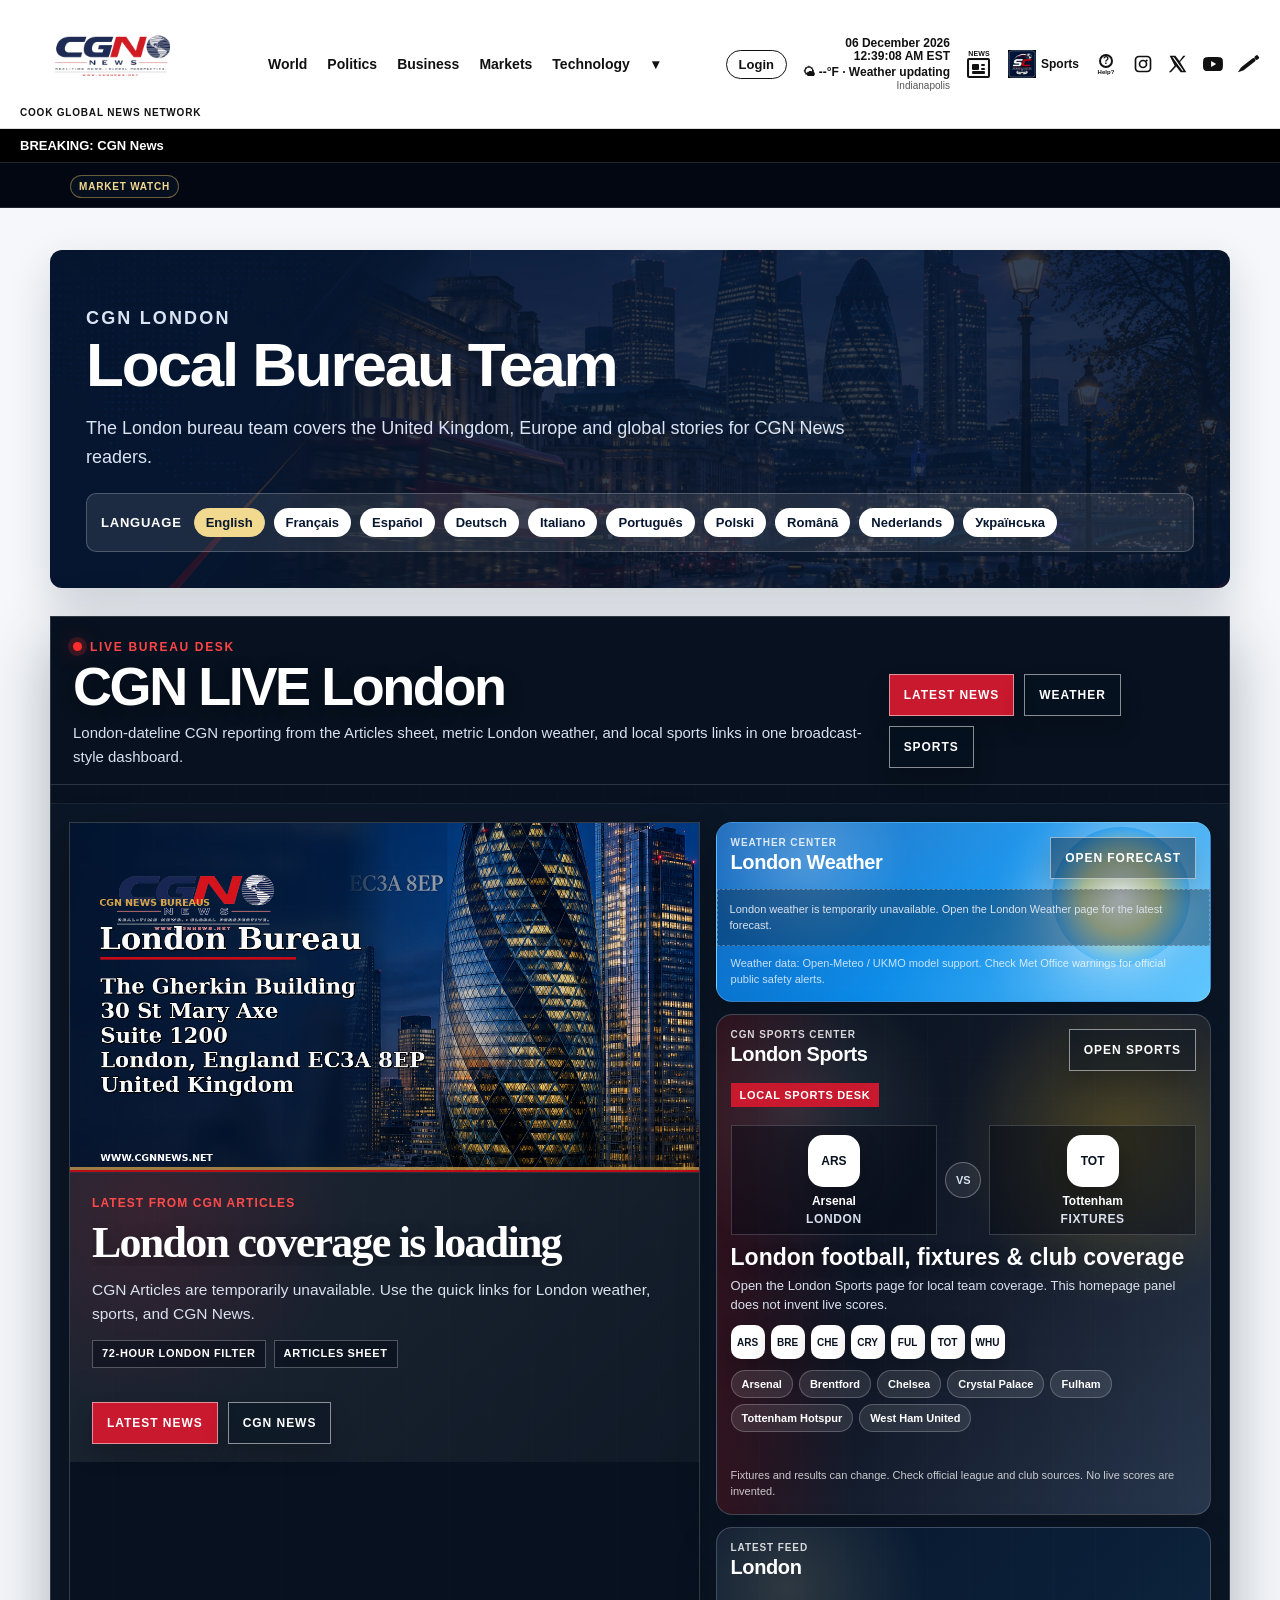
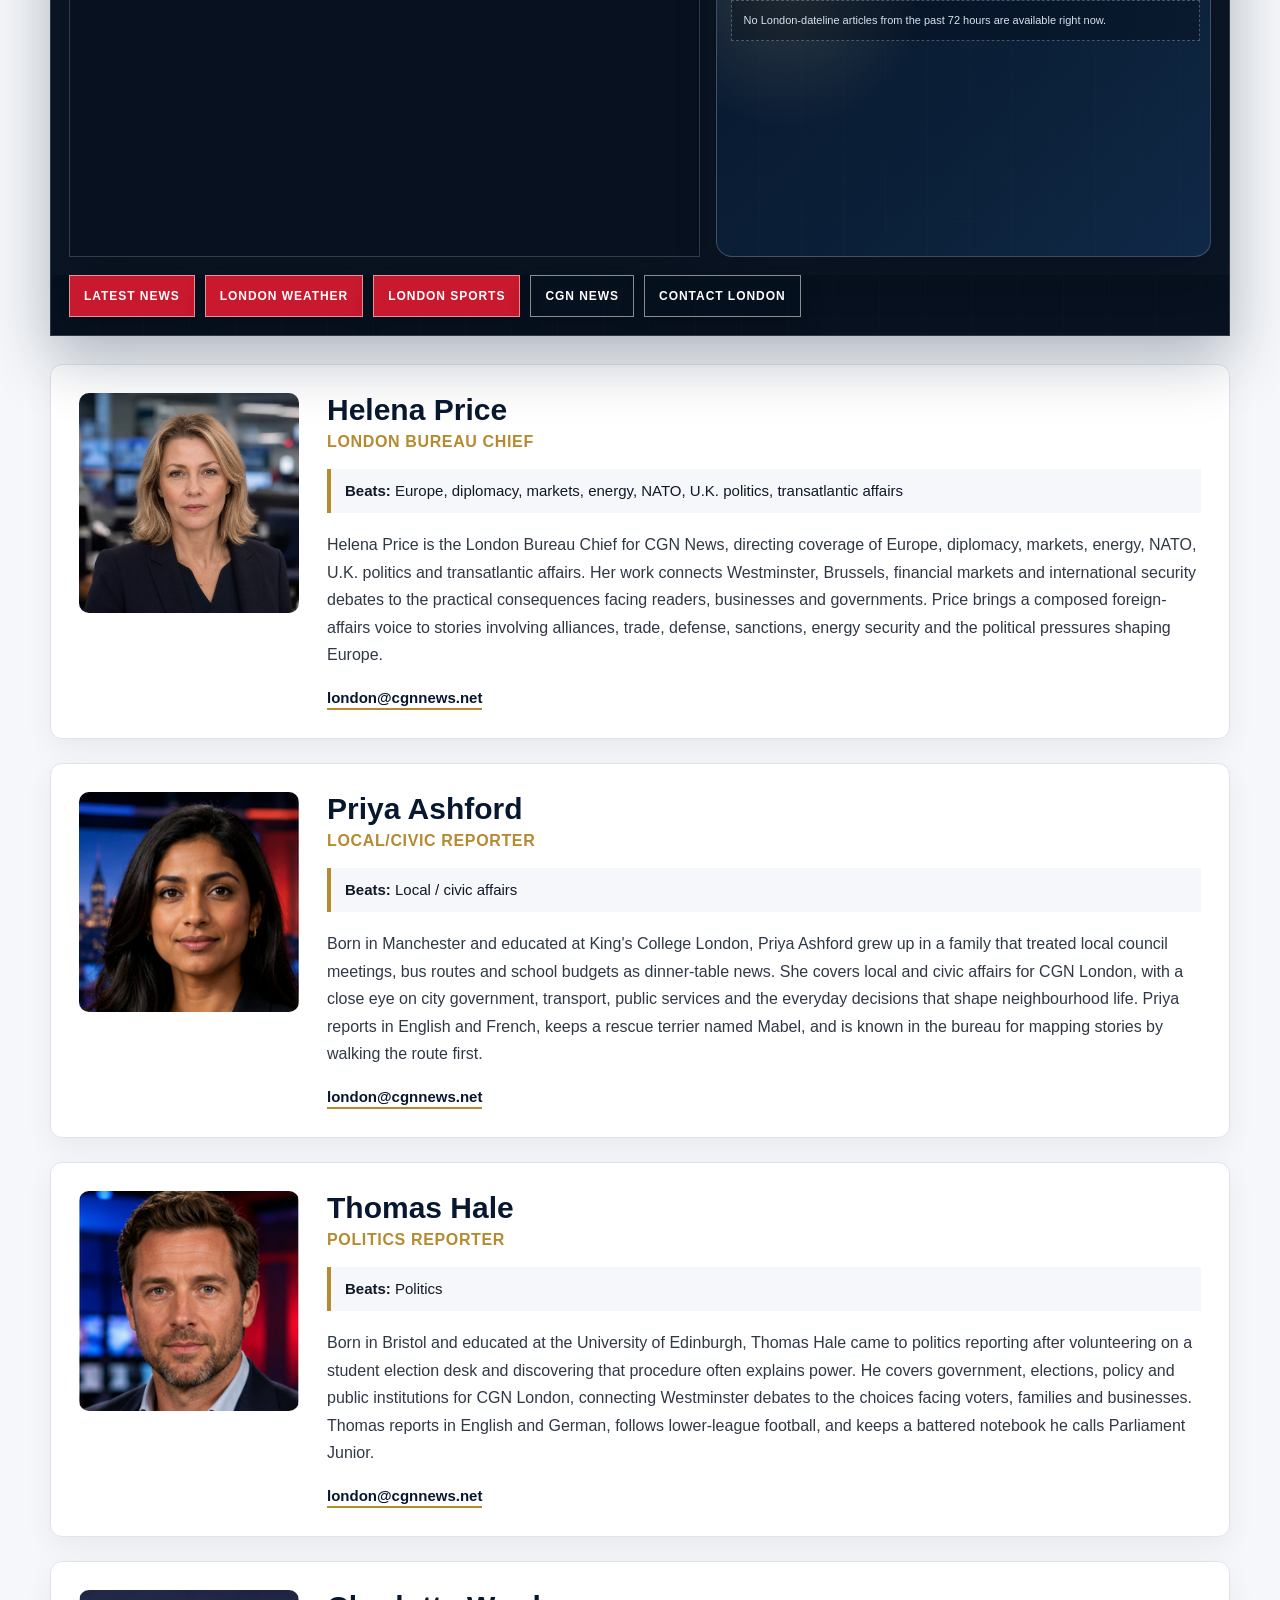
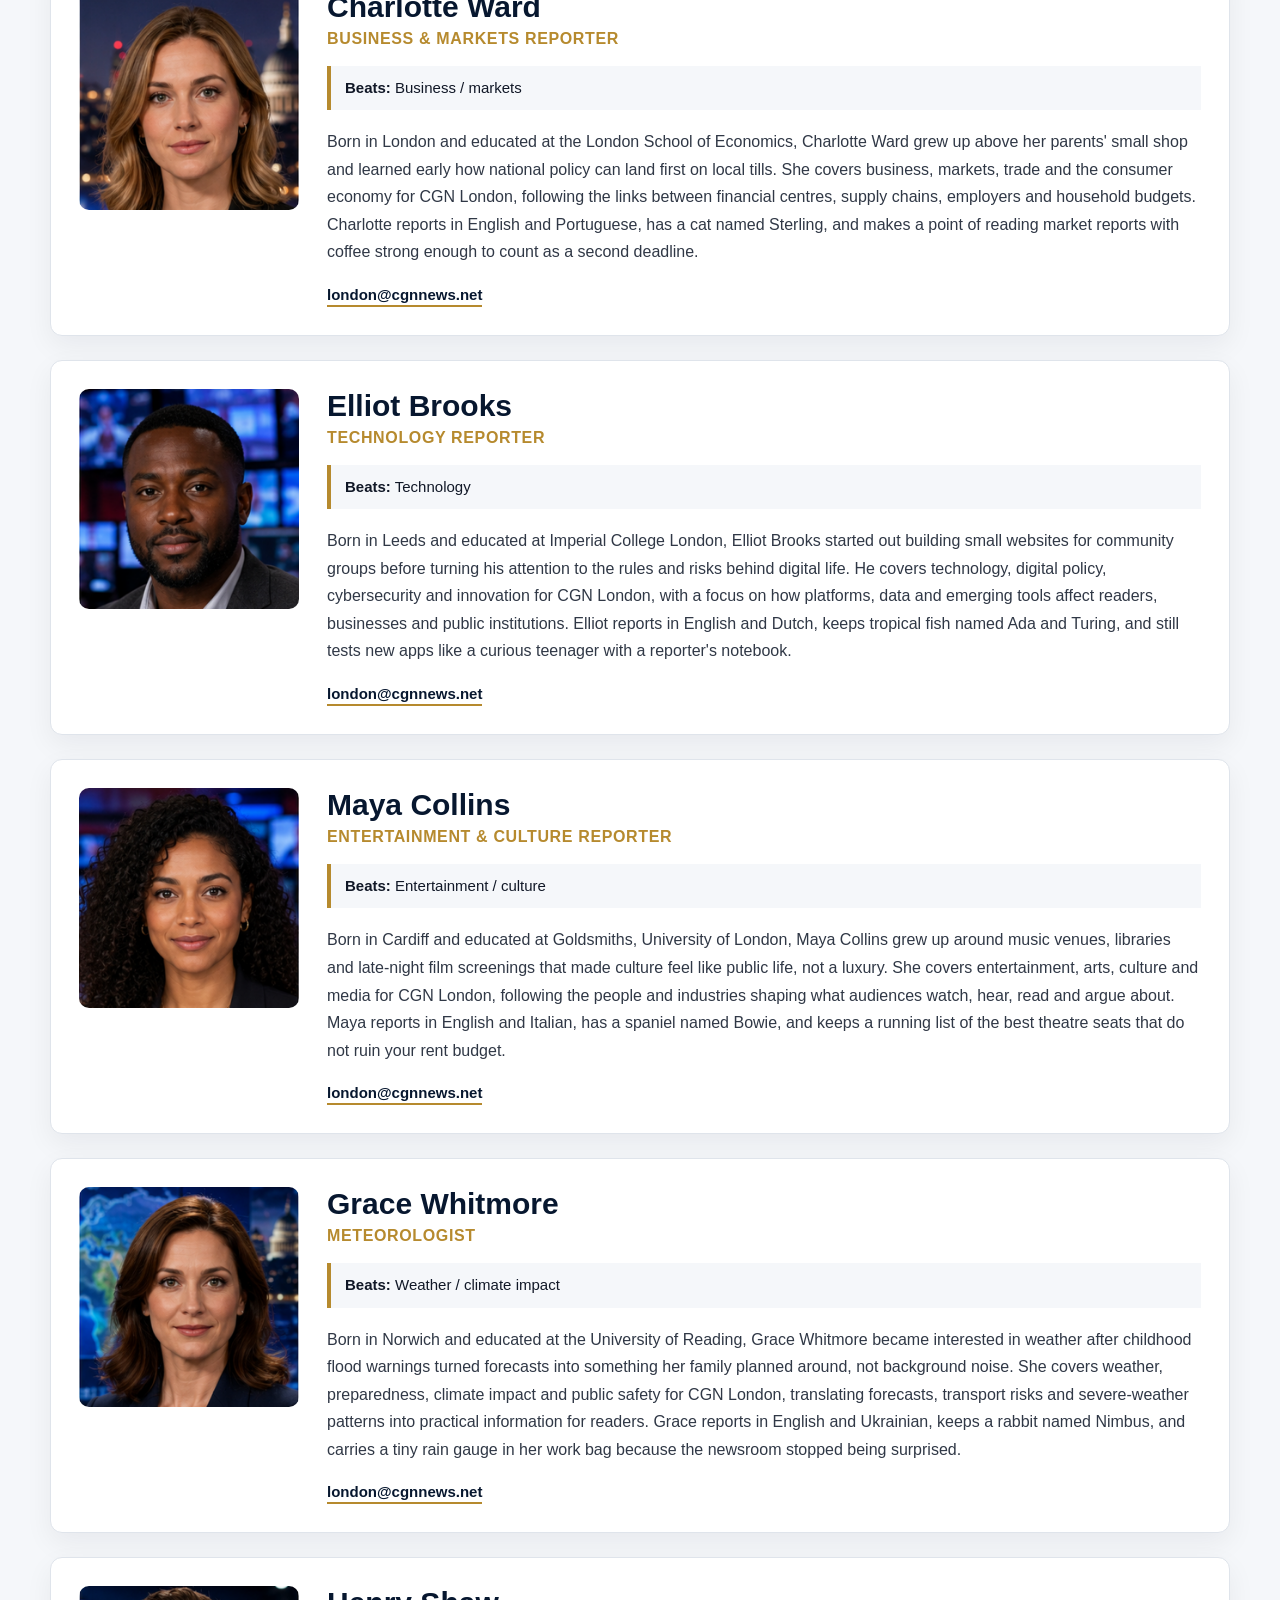
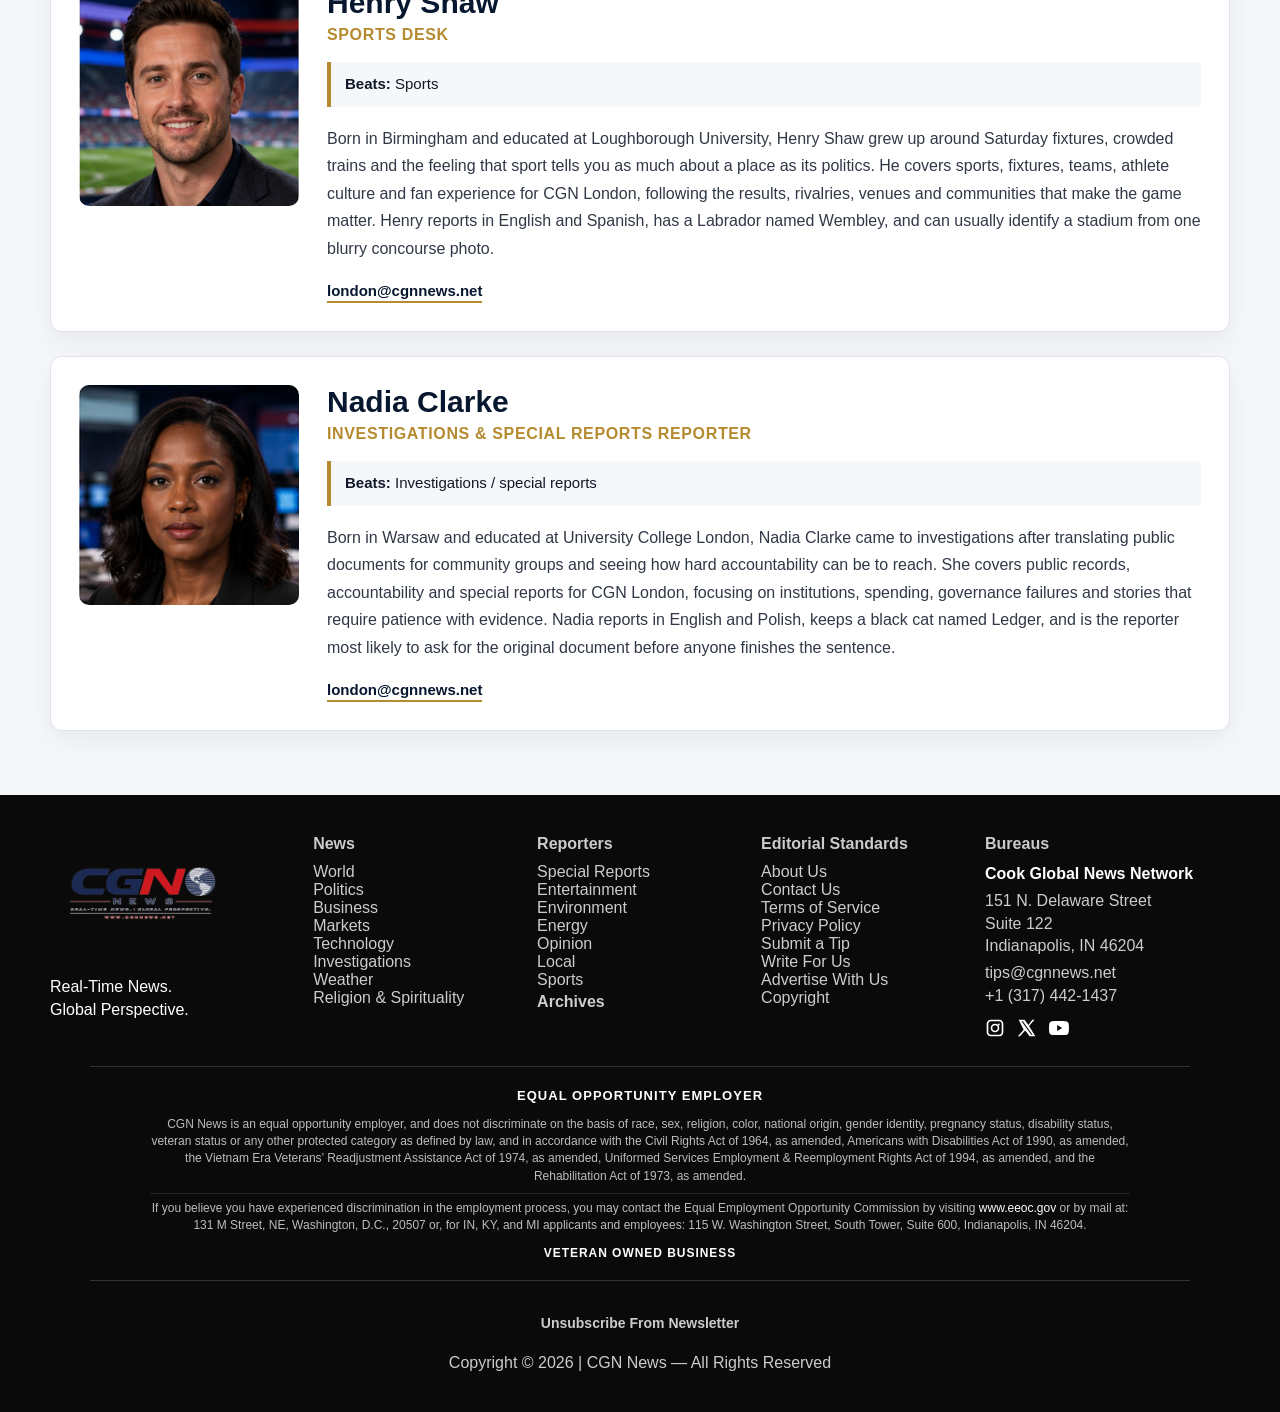
==== commit b1ab775f: "Update index.html" ====
--- a/index.html
+++ b/index.html
@@ -1,5126 +1,1220 @@
 <!DOCTYPE html>
-<html lang="en">
+<html lang="en-GB">
 <head>
-
-<meta name="google-site-verification" content="IIDfbE9a5dmqIWggQPYEtcRsjWctCA8BFUwPa2pzLHA" />
-<meta charset="UTF-8">
-<meta name="viewport" content="width=device-width, initial-scale=1.0">
-
-<title>CGN News | Real-Time News. Global Perspective.</title>
-<meta name="description" content="CGN News delivers real-time global headlines, business intelligence, market coverage, political reporting, technology news, and analysis from Cook Global News Network.">
-<meta name="robots" content="index, follow, max-image-preview:large">
-<meta name="news_keywords" content="world news, politics, business, markets, technology, entertainment, environment, energy, opinion, local news, Indianapolis news, breaking news, global news">
-<meta name="author" content="CGN News">
-<meta name="publisher" content="Cook Global News Network">
-<link rel="canonical" href="https://www.cgnnews.net/">
-<link rel="icon" type="image/png" href="/CGNFavicon.png">
-<link rel="shortcut icon" type="image/png" href="/CGNFavicon.png">
-<link rel="apple-touch-icon" href="/CGNFavicon.png">
-<meta name="theme-color" content="#07111f">
-<meta name="mobile-web-app-capable" content="yes">
-<meta name="apple-mobile-web-app-title" content="CGN News">
-
-<meta property="og:type" content="website">
-<meta property="og:site_name" content="CGN News">
-<meta property="og:title" content="CGN News | Real-Time News. Global Perspective.">
-<meta property="og:description" content="Global headlines, business intelligence, markets, policy, technology, and real-time analysis from CGN News.">
-<meta property="og:url" content="https://www.cgnnews.net/">
-<meta property="og:image" content="https://www.cgnnews.net/CGNNewsLogo01.png">
-
-<meta name="twitter:card" content="summary_large_image">
-<meta name="twitter:title" content="CGN News | Real-Time News. Global Perspective.">
-<meta name="twitter:description" content="Global headlines, business intelligence, markets, policy, technology, and real-time analysis from CGN News.">
-<meta name="twitter:image" content="https://www.cgnnews.net/CGNNewsLogo01.png">
-<script type="application/ld+json">
-{
-  "@context": "https://schema.org",
-  "@graph": [
-    {
-      "@type": "NewsMediaOrganization",
-      "@id": "https://www.cgnnews.net/#organization",
-      "name": "CGN News",
-      "legalName": "Cook Global News Network",
-      "url": "https://www.cgnnews.net/",
-      "logo": {
-        "@type": "ImageObject",
-        "url": "https://www.cgnnews.net/CGNNewsLogo01.png"
-      },
-      "sameAs": [
-        "https://instagram.com/cookglobalnews",
-        "https://x.com/CookGlobalNews",
-        "https://youtube.com/@CookGlobalNews"
-      ],
-      "address": {
-        "@type": "PostalAddress",
-        "streetAddress": "151 N. Delaware Street, Suite 122",
-        "addressLocality": "Indianapolis",
-        "addressRegion": "IN",
-        "postalCode": "46204",
-        "addressCountry": "US"
-      },
-      "email": "tips@cgnnews.net",
-      "telephone": "+1-317-442-1437"
-    },
-    {
-      "@type": "WebSite",
-      "@id": "https://www.cgnnews.net/#website",
-      "url": "https://www.cgnnews.net/",
-      "name": "CGN News",
-      "publisher": {
-        "@id": "https://www.cgnnews.net/#organization"
-      },
-      "potentialAction": {
-        "@type": "SearchAction",
-        "target": "https://www.cgnnews.net/search?q={search_term_string}",
-        "query-input": "required name=search_term_string"
-      }
-    }
-  ]
-}
-</script>
-
-<style>
-body {
-  font-family: Arial, Helvetica, sans-serif;
-  margin:0;
-  background:#fff;
-  color:#111;
-}
-
-.logo { height:95px; }
-
-.top-bar {
-  display:flex;
-  justify-content:space-between;
-  align-items:center;
-  padding:10px 20px;
-  border-bottom:1px solid #ddd;
-  gap:20px;
-}
-
-.nav {
-  display:flex;
-  gap:20px;
-  font-weight:600;
-  align-items:center;
-  white-space:nowrap;
-}
-
-.nav a {
-  text-decoration:none;
-  color:#111;
-  font-size:14px;
-}
-
-.nav a:hover { text-decoration:underline; }
-
-.right-tools {
-  display:flex;
-  gap:15px;
-  align-items:center;
-  font-size:13px;
-  white-space:nowrap;
-}
-
-#account-btn {
-  display:inline-flex;
-  align-items:center;
-  justify-content:center;
-  padding:7px 12px;
-  border:1px solid #111;
-  border-radius:999px;
-  color:#111;
-  text-decoration:none;
-  font-weight:700;
-  line-height:1;
-  background:#fff;
-}
-
-#account-btn:hover {
-  background:#111;
-  color:#fff;
-  text-decoration:none;
-}
-  
-#weather {
-  text-decoration:none;
-  color:#111;
-  font-weight:600;
-}
-
-.social-icon {
-  width:20px;
-  height:20px;
-  fill:#111;
-  display:block;
-  transition:opacity .2s ease;
-}
-
-.social-icon:hover { opacity:.65; }
-
-.brand-link {
-  display:flex;
-  flex-direction:column;
-  align-items:center;
-  text-decoration:none;
-  color:#111;
-  line-height:1;
-  flex-shrink:0;
-}
-
-.network-name {
-  margin-top:3px;
-  font-family:Arial Black, Arial, Helvetica, sans-serif;
-  font-weight:900;
-  font-size:10px;
-  letter-spacing:.08em;
-  text-transform:uppercase;
-  color:#111;
-  white-space:nowrap;
-}
-
-.nav-more {
-  position:relative;
-  display:inline-flex;
-  align-items:center;
-}
-
-.nav-more-button {
-  border:0;
-  background:transparent;
-  color:#111;
-  cursor:pointer;
-  font-weight:800;
-  font-size:14px;
-  padding:4px 0 4px 2px;
-  line-height:1;
-}
-
-.nav-more-button:hover { text-decoration:underline; }
-
-.nav-dropdown {
-  display:none;
-  position:absolute;
-  top:100%;
-  right:0;
-  min-width:170px;
-  background:#fff;
-  border:1px solid #ddd;
-  box-shadow:0 12px 30px rgba(0,0,0,.12);
-  z-index:50;
-  padding:8px 0;
-}
-
-.nav-more.open .nav-dropdown,
-.nav-more:focus-within .nav-dropdown {
-  display:block;
-}
-
-@media (hover:hover) and (pointer:fine) {
-  .nav-more:hover .nav-dropdown {
-    display:block;
-  }
-}
-
-.nav-dropdown a {
-  display:block;
-  padding:9px 14px;
-  color:#111;
-  text-decoration:none;
-  font-size:13px;
-  white-space:nowrap;
-}
-
-.nav-dropdown a:hover {
-  background:#f4f4f4;
-  text-decoration:none;
-}
-
-.account-wrap {
-  position:relative;
-  display:inline-flex;
-}
-
-.account-menu {
-  display:none;
-  position:absolute;
-  top:calc(100% + 8px);
-  right:0;
-  min-width:150px;
-  padding:8px 0;
-  background:#fff;
-  border:1px solid #ddd;
-  box-shadow:0 12px 30px rgba(0,0,0,.12);
-  z-index:60;
-}
-
-.account-menu.open { display:block; }
-
-.account-menu a,
-.account-menu button {
-  display:block;
-  width:100%;
-  box-sizing:border-box;
-  padding:9px 14px;
-  background:#fff;
-  border:0;
-  color:#111;
-  text-align:left;
-  text-decoration:none;
-  font-size:13px;
-  cursor:pointer;
-}
-
-.account-menu a:hover,
-.account-menu button:hover { background:#f4f4f4; }
-
-.sports-center-link {
-  display:inline-flex;
-  align-items:center;
-  gap:5px;
-  color:#111;
-  text-decoration:none;
-  font-weight:800;
-  white-space:nowrap;
-}
-
-.sports-center-icon {
-  width:28px;
-  height:28px;
-  display:block;
-  object-fit:contain;
-}
-
-.sports-center-text { font-size:12px; }
-
-.cgn-radio {
-  max-width:1180px;
-  margin:14px auto 0;
-  padding:0 20px;
-}
-
-.cgn-radio-shell {
-  display:flex;
-  align-items:center;
-  justify-content:space-between;
-  gap:14px;
-  border:1px solid #d9d9d9;
-  background:#07111f;
-  color:#fff;
-  padding:12px 14px;
-}
-
-.cgn-radio-title {
-  font-size:12px;
-  letter-spacing:.08em;
-  text-transform:uppercase;
-  font-weight:900;
-  color:#ff4a4a;
-  margin-bottom:3px;
-}
-
-.cgn-radio-station {
-  font-size:15px;
-  font-weight:900;
-}
-
-.cgn-radio-note {
-  font-size:12px;
-  color:#d9e1ee;
-  margin-top:2px;
-}
-
-.cgn-radio-controls {
-  display:flex;
-  align-items:center;
-  gap:8px;
-  flex-wrap:wrap;
-  justify-content:flex-end;
-}
-
-.cgn-radio-controls button,
-.cgn-radio-controls a {
-  border:1px solid rgba(255,255,255,.35);
-  background:transparent;
-  color:#fff;
-  padding:8px 10px;
-  text-decoration:none;
-  font-weight:800;
-  font-size:12px;
-  cursor:pointer;
-}
-
-.cgn-radio-controls button:hover,
-.cgn-radio-controls a:hover {
-  background:#fff;
-  color:#07111f;
-  text-decoration:none;
-}
-
-#cgn-radio-volume { width:110px; }
-
-.home-widgets {
-  max-width:1180px;
-  margin:20px auto 0;
-  padding:0 20px;
-  display:grid;
-  grid-template-columns:1fr;
-  gap:16px;
-}
-
-.weather-center-card {
-  display:flex;
-  justify-content:space-between;
-  align-items:center;
-  gap:16px;
-  padding:18px 20px;
-  border:1px solid #d9d9d9;
-  background:linear-gradient(135deg,#0873df 0%,#139af2 48%,#7bd4ff 100%);
-  color:#fff;
-  text-decoration:none;
-  overflow:hidden;
-  position:relative;
-}
-
-.weather-center-card::before {
-  content:"";
-  position:absolute;
-  inset:0;
-  background:radial-gradient(circle at 15% 15%, rgba(255,255,255,.28), transparent 28%), linear-gradient(180deg, rgba(255,255,255,.10), rgba(255,255,255,0));
-  pointer-events:none;
-}
-
-.weather-center-card > * { position:relative; z-index:1; }
-
-.weather-center-kicker,
-.sports-center-kicker {
-  font-size:12px;
-  letter-spacing:.08em;
-  text-transform:uppercase;
-  font-weight:900;
-}
-
-.weather-center-card h2 {
-  margin:4px 0;
-  font-size:26px;
-}
-
-.weather-center-card p {
-  margin:0;
-  color:rgba(255,255,255,.92);
-  line-height:1.4;
-}
-
-.weather-center-temp {
-  font-size:46px;
-  line-height:1;
-  font-weight:900;
-  white-space:nowrap;
-}
-
-.weather-center-cta {
-  display:inline-block;
-  margin-top:8px;
-  padding:8px 10px;
-  border:1px solid rgba(255,255,255,.7);
-  color:#fff;
-  font-size:12px;
-  font-weight:900;
-  text-transform:uppercase;
-}
-
-.sports-home-banner {
-  display:block;
-  position:relative;
-  border:1px solid #d9d9d9;
-  background:#07111f;
-  overflow:hidden;
-  color:#fff;
-  text-decoration:none;
-}
-
-.sports-home-banner img {
-  width:100%;
-  height:auto;
-  max-height:260px;
-  object-fit:cover;
-  display:block;
-}
-
-.sports-home-overlay {
-  position:absolute;
-  left:18px;
-  bottom:18px;
-  background:rgba(7,17,31,.78);
-  border:1px solid rgba(255,255,255,.25);
-  padding:12px 14px;
-  max-width:420px;
-}
-
-.sports-home-overlay h2 {
-  margin:3px 0;
-  font-size:24px;
-}
-
-.sports-home-overlay p {
-  margin:0;
-  color:#d9e1ee;
-  font-size:13px;
-  line-height:1.35;
-}
-
-.article-meta {
-  font-size:12px;
-  color:#666;
-  font-weight:700;
-  margin:4px 0 6px !important;
-}
-
-.article-meta a {
-  color:#111;
-  text-decoration:none;
-}
-
-.article-meta a:hover { text-decoration:underline; }
-
-.ticker a {
-  color:#fff;
-  text-decoration:none;
-}
-
-.ticker a:hover { text-decoration:underline; }
-
-.ticker {
-  background:#000;
-  color:#fff;
-  padding:9px 20px;
-  font-size:13px;
-  font-weight:700;
-}
-
-
-.market-ticker-wrap {
-  position:relative;
-  background:#020711;
-  border-top:1px solid rgba(255,255,255,.12);
-  border-bottom:1px solid rgba(255,255,255,.12);
-  overflow:hidden;
-  min-height:46px;
-}
-
-.market-ticker-click {
-  position:absolute;
-  inset:0;
-  z-index:3;
-  display:block;
-  text-indent:-9999px;
-  overflow:hidden;
-}
-
-.market-ticker-click:focus {
-  outline:2px solid #f2d990;
-  outline-offset:-3px;
-}
-
-.market-ticker-live {
-  max-width:1180px;
-  margin:0 auto;
-  padding:0 20px;
-  min-height:46px;
-  display:flex;
-  align-items:center;
-  gap:10px;
-  position:relative;
-  z-index:1;
-}
-
-.market-ticker-label {
-  flex:0 0 auto;
-  display:inline-flex;
-  align-items:center;
-  justify-content:center;
-  padding:5px 8px;
-  border:1px solid rgba(214,178,94,.48);
-  border-radius:999px;
-  background:rgba(7,17,31,.92);
-  color:#f2d990;
-  font-size:10px;
-  font-weight:900;
-  letter-spacing:.08em;
-  text-transform:uppercase;
-  white-space:nowrap;
-}
-
-.market-tv-ticker {
-  flex:1 1 auto;
-  min-width:0;
-  height:46px;
-  overflow:hidden;
-}
-
-.market-tv-ticker .tradingview-widget-container,
-.market-tv-ticker .tradingview-widget-container__widget {
-  width:100%;
-  height:46px;
-  min-height:46px;
-}
-
-.hero {
-  max-width:1180px;
-  margin:20px auto 0;
-  padding:0 20px;
-  border-bottom:none;
-  text-align:center;
-}
-
-.hero-carousel {
-  position:relative;
-  width:100%;
-  max-width:1180px;
-  height:min(420px, calc((100vw - 40px) * 420 / 1180));
-  min-height:260px;
-  margin:0 auto;
-  border:1px solid #e5e5e5;
-  background:#07111f;
-  overflow:hidden;
-}
-
-.hero-track {
-  display:flex;
-  width:100%;
-  height:100%;
-  overflow-x:auto;
-  scroll-snap-type:x mandatory;
-  scroll-behavior:smooth;
-  scrollbar-width:none;
-}
-
-.hero-track::-webkit-scrollbar {
-  display:none;
-}
-
-.hero-slide {
-  flex:0 0 100%;
-  width:100%;
-  height:100%;
-  scroll-snap-align:center;
-  text-decoration:none;
-  background:#07111f;
-  display:flex;
-  align-items:center;
-  justify-content:center;
-  overflow:hidden;
-}
-
-.hero-slide img {
-  display:block;
-  width:100%;
-  height:auto;
-  max-width:100%;
-  max-height:100%;
-  object-fit:contain;
-  object-position:center;
-  background:#07111f;
-}
-
-.hero-slide img {
-  display:block;
-  width:100%;
-  height:100%;
-  max-height:420px;
-  object-fit:contain;
-  object-position:center;
-  background:#07111f;
-}
-
-.hero-arrow {
-  position:absolute;
-  top:50%;
-  transform:translateY(-50%);
-  width:42px;
-  height:42px;
-  border:1px solid rgba(255,255,255,.65);
-  border-radius:999px;
-  background:rgba(7,17,31,.72);
-  color:#fff;
-  font-size:28px;
-  line-height:1;
-  cursor:pointer;
-  z-index:5;
-  display:flex;
-  align-items:center;
-  justify-content:center;
-}
-
-.hero-arrow:hover {
-  background:#fff;
-  color:#07111f;
-}
-
-.hero-prev {
-  left:12px;
-}
-
-.hero-next {
-  right:12px;
-}
-
-.hero-dots {
-  display:flex;
-  justify-content:center;
-  gap:8px;
-  margin-top:10px;
-}
-
-.hero-dots button {
-  width:9px;
-  height:9px;
-  border-radius:999px;
-  border:1px solid #111;
-  background:#fff;
-  cursor:pointer;
-  padding:0;
-}
-
-.hero-dots button.active {
-  background:#111;
-}
-
-/* CGN SUBSCRIBE HERO SLIDE */
-.hero-subscribe-slide {
-  color:#fff;
-  text-decoration:none;
-  background:#07111f;
-  cursor:pointer;
-}
-
-.hero-subscribe-slide img {
-  display:block;
-  width:100%;
-  height:100%;
-  max-height:420px;
-  object-fit:contain;
-  object-position:center;
-  background:#07111f;
-}
-
-.hero-subscribe-slide:hover img {
-  filter:brightness(1.04);
-}
-
-@media(max-width:900px){
-  .hero-subscribe-slide img {
-    max-height:300px;
-  }
-}
-  
-/* HERO NEWS + SPORTS WIDGETS */
-.hero-news-slide,
-.hero-sports-slide,
-.hero-market-slide,
-.hero-election-slide {
-  color:#fff;
-  text-decoration:none;
-}
-
-.hero-news-widget,
-.hero-sports-widget,
-.hero-market-widget,
-.hero-election-widget {
-  width:100%;
-  height:100%;
-  min-height:260px;
-  max-height:420px;
-  box-sizing:border-box;
-  position:relative;
-  overflow:hidden;
-  color:#fff;
-  padding:24px 28px;
-  text-align:left;
-}
-
-.hero-news-widget {
-  background:
-    radial-gradient(circle at 16% 18%, rgba(255,255,255,.12), transparent 28%),
-    radial-gradient(circle at 84% 16%, rgba(196,0,0,.28), transparent 26%),
-    linear-gradient(135deg,#07111f 0%,#0b2038 55%,#142f52 100%);
-}
-
-.hero-sports-widget {
-  background:
-    radial-gradient(circle at 16% 18%, rgba(255,255,255,.12), transparent 25%),
-    radial-gradient(circle at 82% 25%, rgba(255,198,0,.22), transparent 30%),
-    linear-gradient(135deg,#07111f 0%,#111827 52%,#1f2f46 100%);
-}
-
-.hero-news-widget::before,
-.hero-sports-widget::before,
-.hero-market-widget::before {
-  content:"";
-  position:absolute;
-  inset:0;
-  background:
-    linear-gradient(90deg, rgba(255,255,255,.08) 1px, transparent 1px),
-    linear-gradient(0deg, rgba(255,255,255,.05) 1px, transparent 1px);
-  background-size:42px 42px;
-  opacity:.16;
-  pointer-events:none;
-}
-
-.hero-news-widget::after,
-.hero-sports-widget::after,
-.hero-market-widget::after {
-  content:"";
-  position:absolute;
-  inset:0;
-  background:linear-gradient(90deg, rgba(196,0,0,.18), transparent 28%, rgba(255,255,255,.04));
-  pointer-events:none;
-}
-
-.hero-news-main,
-.hero-sports-main,
-.hero-market-main {
-  position:relative;
-  z-index:1;
-  display:grid;
-  grid-template-columns:minmax(300px,.98fr) 1.32fr;
-  gap:22px;
-  height:100%;
-  align-items:stretch;
-}
-
-.hero-news-brand,
-.hero-sports-brand,
-.hero-market-brand {
-  position:relative;
-  overflow:hidden;
-  border:1px solid rgba(255,255,255,.2);
-  background:#050b14;
-  min-height:100%;
-  display:flex;
-  flex-direction:column;
-  justify-content:flex-end;
-  box-shadow:0 18px 40px rgba(0,0,0,.24);
-}
-
-.hero-news-brand img,
-.hero-sports-brand img,
-.hero-market-brand img {
-  position:absolute;
-  inset:0;
-  width:100%;
-  height:100%;
-  object-fit:cover;
-  display:block;
-  opacity:.92;
-  transform:scale(1.015);
-}
-
-.hero-news-brand::after,
-.hero-sports-brand::after,
-.hero-market-brand::after {
-  content:"";
-  position:absolute;
-  inset:0;
-  background:
-    linear-gradient(0deg, rgba(7,17,31,.98) 0%, rgba(7,17,31,.72) 38%, rgba(7,17,31,.12) 100%),
-    linear-gradient(90deg, rgba(7,17,31,.92), rgba(7,17,31,.14));
-  pointer-events:none;
-}
-
-.hero-brand-copy {
-  position:relative;
-  z-index:2;
-  padding:18px;
-}
-
-.hero-news-kicker,
-.hero-sports-kicker,
-.hero-market-kicker {
-  font-size:12px;
-  letter-spacing:.1em;
-  text-transform:uppercase;
-  font-weight:900;
-  color:#ff4a4a;
-}
-
-.hero-news-widget h2,
-.hero-sports-widget h2,
-.hero-market-widget h2 {
-  margin:7px 0 8px;
-  font-size:35px;
-  line-height:1.02;
-  color:#fff;
-  letter-spacing:-.02em;
-  text-shadow:0 3px 16px rgba(0,0,0,.32);
-}
-
-.hero-news-widget p,
-.hero-sports-widget p,
-.hero-market-widget p {
-  margin:0;
-  color:#d9e1ee;
-  line-height:1.45;
-  font-size:14px;
-}
-
-.hero-news-cta,
-.hero-sports-cta,
-.hero-market-cta {
-  display:inline-block;
-  margin-top:14px;
-  padding:9px 12px;
-  border:1px solid rgba(255,255,255,.72);
-  background:rgba(7,17,31,.42);
-  color:#fff;
-  font-size:12px;
-  font-weight:900;
-  text-transform:uppercase;
-  text-decoration:none;
-}
-
-.hero-news-cta:hover,
-.hero-sports-cta:hover,
-.hero-market-cta:hover {
-  background:#fff;
-  color:#07111f;
-  text-decoration:none;
-}
-
-.hero-news-list {
-  display:grid;
-  gap:9px;
-  align-content:center;
-}
-
-.hero-news-item {
-  display:grid;
-  grid-template-columns:78px 1fr;
-  gap:11px;
-  align-items:center;
-  padding:9px;
-  border:1px solid rgba(255,255,255,.18);
-  background:linear-gradient(135deg, rgba(255,255,255,.12), rgba(255,255,255,.055));
-  color:#fff;
-  text-decoration:none;
-  box-shadow:0 10px 22px rgba(0,0,0,.16);
-  transition:transform .18s ease, background .18s ease, border-color .18s ease;
-}
-
-.hero-news-item:hover,
-.hero-news-open:hover {
-  background:rgba(255,255,255,.16);
-  border-color:rgba(255,255,255,.32);
-  text-decoration:none;
-  transform:translateY(-1px);
-}
-
-.hero-news-item img {
-  width:78px;
-  height:52px;
-  object-fit:cover;
-  background:#111;
-  display:block;
-}
-
-.hero-news-item strong {
-  display:-webkit-box;
-  color:#fff;
-  font-size:14px;
-  line-height:1.25;
-  -webkit-line-clamp:2;
-  -webkit-box-orient:vertical;
-  overflow:hidden;
-}
-
-.hero-news-item span {
-  display:block;
-  margin-top:3px;
-  color:#cbd5e1;
-  font-size:11px;
-  font-weight:800;
-  text-transform:uppercase;
-  letter-spacing:.04em;
-}
-
-.hero-news-open {
-  display:flex;
-  align-items:center;
-  justify-content:center;
-  min-height:58px;
-  border:1px dashed rgba(255,255,255,.35);
-  color:#fff;
-  text-decoration:none;
-  font-weight:900;
-  text-transform:uppercase;
-  font-size:12px;
-}
-
-.hero-sports-panel {
-  display:flex;
-  flex-direction:column;
-  justify-content:center;
-  border:1px solid rgba(255,255,255,.2);
-  background:linear-gradient(135deg, rgba(255,255,255,.12), rgba(255,255,255,.06));
-  padding:18px;
-  box-shadow:0 18px 40px rgba(0,0,0,.22);
-}
-
-.hero-sports-topline {
-  display:flex;
-  align-items:center;
-  gap:12px;
-  margin-bottom:12px;
-}
-
-.hero-sports-logo {
-  width:58px;
-  height:58px;
-  border-radius:16px;
-  background:#fff;
-  color:#07111f;
-  display:flex;
-  align-items:center;
-  justify-content:center;
-  overflow:hidden;
-  flex:0 0 auto;
-  font-weight:900;
-  font-size:13px;
-  box-shadow:0 10px 24px rgba(0,0,0,.24);
-}
-
-.hero-sports-logo img {
-  width:100%;
-  height:100%;
-  object-fit:contain;
-  padding:6px;
-  box-sizing:border-box;
-  background:#fff;
-}
-
-.hero-sports-league {
-  color:#cbd5e1;
-  font-size:11px;
-  line-height:1.2;
-  text-transform:uppercase;
-  letter-spacing:.06em;
-  font-weight:900;
-}
-
-.hero-sports-status {
-  display:inline-flex;
-  align-self:flex-start;
-  padding:6px 9px;
-  background:#c40000;
-  color:#fff;
-  font-size:11px;
-  font-weight:900;
-  text-transform:uppercase;
-  letter-spacing:.06em;
-  margin-bottom:4px;
-}
-
-.hero-sports-matchup {
-  font-size:25px;
-  line-height:1.15;
-  font-weight:900;
-  color:#fff;
-  text-shadow:0 3px 16px rgba(0,0,0,.24);
-}
-
-.hero-sports-detail {
-  margin-top:8px;
-  color:#d9e1ee;
-  font-size:13px;
-  line-height:1.45;
-}
-
-.hero-sports-source {
-  margin-top:12px;
-  color:#aeb8c8;
-  font-size:11px;
-  text-transform:uppercase;
-  letter-spacing:.06em;
-  font-weight:800;
-}
-
-
-.hero-market-widget {
-  background:
-    radial-gradient(circle at 15% 18%, rgba(214,178,94,.22), transparent 28%),
-    radial-gradient(circle at 82% 24%, rgba(41,196,122,.18), transparent 30%),
-    linear-gradient(135deg,#050b16 0%,#07172f 54%,#102947 100%);
-}
-
-.hero-market-widget::after {
-  background:linear-gradient(90deg, rgba(214,178,94,.16), transparent 30%, rgba(41,196,122,.09));
-}
-
-.hero-market-panel {
-  display:flex;
-  flex-direction:column;
-  justify-content:center;
-  border:1px solid rgba(255,255,255,.2);
-  background:linear-gradient(135deg, rgba(255,255,255,.115), rgba(255,255,255,.055));
-  padding:18px;
-  box-shadow:0 18px 40px rgba(0,0,0,.22);
-}
-
-.hero-market-status {
-  display:inline-flex;
-  align-self:flex-start;
-  padding:6px 9px;
-  background:rgba(41,196,122,.16);
-  border:1px solid rgba(41,196,122,.42);
-  color:#a7f3d0;
-  font-size:11px;
-  font-weight:900;
-  text-transform:uppercase;
-  letter-spacing:.06em;
-  margin-bottom:10px;
-}
-
-.hero-market-tv-wrap {
-  flex:1 1 auto;
-  min-height:260px;
-  height:260px;
-  border:1px solid rgba(255,255,255,.18);
-  background:rgba(2,7,17,.48);
-  overflow:hidden;
-}
-
-.hero-market-tv-wrap .tradingview-widget-container,
-.hero-market-tv-wrap .tradingview-widget-container__widget {
-  width:100%;
-  height:100%;
-  min-height:260px;
-}
-
-.hero-market-grid {
-  display:grid;
-  grid-template-columns:repeat(2,minmax(0,1fr));
-  gap:9px;
-}
-
-.hero-market-chip {
-  border:1px solid rgba(255,255,255,.18);
-  background:rgba(2,7,17,.42);
-  padding:10px;
-  color:#fff;
-}
-
-.hero-market-chip strong {
-  display:block;
-  font-size:15px;
-  line-height:1.1;
-}
-
-.hero-market-chip span {
-  display:block;
-  margin-top:4px;
-  color:#cbd5e1;
-  font-size:11px;
-  font-weight:800;
-}
-
-.hero-market-chip em {
-  display:block;
-  margin-top:4px;
-  color:#a7f3d0;
-  font-style:normal;
-  font-size:11px;
-  font-weight:900;
-}
-
-.hero-market-source {
-  margin-top:12px;
-  color:#aeb8c8;
-  font-size:11px;
-  text-transform:uppercase;
-  letter-spacing:.06em;
-  font-weight:800;
-}
-
-/* HERO WEATHER WIDGET */
-.hero-weather-slide {
-  color:#fff;
-  text-decoration:none;
-}
-
-.hero-weather-widget {
-  width:100%;
-  height:100%;
-  min-height:260px;
-  max-height:420px;
-  box-sizing:border-box;
-  position:relative;
-  overflow:hidden;
-  background:linear-gradient(135deg,#075bb5 0%,#0b8be8 48%,#62c8ff 100%);
-  color:#fff;
-  padding:28px 32px 22px;
-  display:flex;
-  flex-direction:column;
-  justify-content:space-between;
-  text-align:left;
-}
-
-.hero-weather-bg {
-  position:absolute;
-  inset:0;
-  pointer-events:none;
-  opacity:.9;
-}
-
-.hero-weather-sun::before {
-  content:"";
-  position:absolute;
-  width:140px;
-  height:140px;
-  right:42px;
-  top:28px;
-  border-radius:50%;
-  background:radial-gradient(circle, rgba(255,255,255,.95) 0%, rgba(255,230,120,.72) 38%, rgba(255,255,255,0) 70%);
-  box-shadow:0 0 55px rgba(255,255,255,.55);
-}
-
-.hero-weather-sun::after {
-  content:"";
-  position:absolute;
-  inset:0;
-  background:
-    radial-gradient(circle at 18% 20%, rgba(255,255,255,.22), transparent 24%),
-    radial-gradient(circle at 74% 70%, rgba(255,255,255,.16), transparent 26%),
-    linear-gradient(180deg, rgba(255,255,255,.10), rgba(255,255,255,0));
-}
-
-.hero-weather-main {
-  position:relative;
-  z-index:1;
-  display:flex;
-  align-items:flex-start;
-  justify-content:space-between;
-  gap:24px;
-}
-
-.hero-weather-kicker {
-  font-size:12px;
-  letter-spacing:.1em;
-  text-transform:uppercase;
-  font-weight:900;
-  color:#eef8ff;
-}
-
-.hero-weather-widget h2 {
-  margin:6px 0 6px;
-  font-size:36px;
-  line-height:1.05;
-  color:#fff;
-}
-
-.hero-weather-widget p {
-  margin:0;
-  color:rgba(255,255,255,.94);
-  line-height:1.45;
-  font-size:15px;
-}
-
-.hero-weather-details {
-  display:flex;
-  flex-wrap:wrap;
-  gap:8px;
-  margin-top:12px;
-}
-
-.hero-weather-details span {
-  display:inline-flex;
-  align-items:center;
-  padding:7px 9px;
-  border:1px solid rgba(255,255,255,.35);
-  background:rgba(7,17,31,.18);
-  color:#fff;
-  font-size:12px;
-  font-weight:800;
-}
-
-.hero-weather-cta {
-  display:inline-block;
-  margin-top:14px;
-  padding:9px 12px;
-  border:1px solid rgba(255,255,255,.78);
-  color:#fff;
-  font-size:12px;
-  font-weight:900;
-  text-transform:uppercase;
-}
-
-.hero-weather-temp-wrap {
-  text-align:right;
-  white-space:nowrap;
-}
-
-.hero-weather-temp {
-  font-size:62px;
-  line-height:1;
-  font-weight:900;
-  color:#fff;
-  text-shadow:0 4px 18px rgba(0,0,0,.18);
-}
-
-.hero-weather-updated {
-  margin-top:7px;
-  color:rgba(255,255,255,.86);
-  font-size:12px;
-  font-weight:700;
-}
-
-.hero-hourly-strip {
-  position:relative;
-  z-index:1;
-  display:flex;
-  gap:9px;
-  overflow-x:auto;
-  padding-top:20px;
-  scrollbar-width:none;
-}
-
-.hero-hourly-strip::-webkit-scrollbar {
-  display:none;
-}
-
-.hero-hourly-card {
-  flex:0 0 auto;
-  min-width:78px;
-  padding:10px 10px;
-  border:1px solid rgba(255,255,255,.32);
-  background:rgba(7,17,31,.22);
-  color:#fff;
-  font-size:12px;
-  line-height:1.35;
-  text-align:center;
-}
-
-.hero-hourly-card strong {
-  display:block;
-  font-size:20px;
-  margin-top:2px;
-}
-
-@media(max-width:900px){
-  .hero {
-    padding:0 14px;
-  }
-
-  .hero-carousel {
-    height:320px;
-    min-height:300px;
-  }
-
-  .hero-slide img {
-    width:100%;
-    height:auto;
-    max-height:100%;
-  }
-
-  .hero-arrow {
-    width:34px;
-    height:34px;
-    font-size:22px;
-  }
-
-  .hero-prev {
-    left:8px;
-  }
-
-  .hero-next {
-    right:8px;
-  }
-
-  .hero-weather-widget {
-    min-height:300px;
-    max-height:320px;
-    padding:22px 20px 18px;
-  }
-
-  .hero-weather-main {
-    flex-direction:column;
-    gap:12px;
-  }
-
-  .hero-weather-widget h2 {
-    font-size:28px;
-  }
-
-  .hero-weather-temp-wrap {
-    text-align:left;
-  }
-
-  .hero-weather-temp {
-    font-size:44px;
-  }
-
-  .hero-weather-details {
-    gap:6px;
-  }
-
-  .hero-weather-details span {
-    font-size:11px;
-    padding:6px 8px;
-  }
-
-  .hero-hourly-strip {
-    padding-top:12px;
-  }
-
-  .hero-hourly-card {
-    min-width:68px;
-  }
-}
-  
-/* CGN LIVE */
-.cgn-live {
-  max-width:1180px;
-  margin:24px auto 0;
-  padding:0 20px;
-}
-
-.cgn-live-shell {
-  border:1px solid #d9d9d9;
-  background:#07111f;
-  color:#fff;
-  overflow:hidden;
-}
-
-.cgn-live-header {
-  display:flex;
-  justify-content:space-between;
-  align-items:flex-start;
-  gap:18px;
-  padding:18px 20px;
-  border-bottom:1px solid rgba(255,255,255,.14);
-}
-
-.cgn-live-kicker {
-  display:inline-flex;
-  align-items:center;
-  gap:8px;
-  font-size:12px;
-  font-weight:800;
-  letter-spacing:.08em;
-  color:#ff3b3b;
-  text-transform:uppercase;
-  margin-bottom:6px;
-}
-
-.cgn-live-dot {
-  width:9px;
-  height:9px;
-  border-radius:50%;
-  background:#ff2d2d;
-  box-shadow:0 0 0 4px rgba(255,45,45,.18);
-  display:inline-block;
-}
-
-.cgn-live h2 {
-  margin:0;
-  font-size:28px;
-  line-height:1.1;
-  letter-spacing:.02em;
-}
-
-.cgn-live-subtitle {
-  margin:6px 0 0;
-  color:#d9e1ee;
-  line-height:1.45;
-  font-size:14px;
-}
-
-.cgn-live-header-actions {
-  display:flex;
-  align-items:center;
-  justify-content:flex-end;
-  gap:10px;
-  flex-wrap:wrap;
-  flex:0 0 auto;
-}
-
-.cgn-live-open,
-.cgn-live-youtube-link {
-  color:#fff;
-  border:1px solid rgba(255,255,255,.35);
-  padding:9px 12px;
-  text-decoration:none;
-  font-size:12px;
-  font-weight:800;
-  text-transform:uppercase;
-  white-space:nowrap;
-  display:inline-flex;
-  align-items:center;
-  justify-content:center;
-  gap:7px;
-  line-height:1;
-}
-
-.cgn-live-open:hover,
-.cgn-live-youtube-link:hover {
-  background:#fff;
-  color:#07111f;
-  text-decoration:none;
-}
-
-.cgn-live-youtube-icon {
-  width:17px;
-  height:17px;
-  display:block;
-  flex:0 0 auto;
-  fill:#ff2d2d;
-}
-
-.cgn-live-youtube-link:hover .cgn-live-youtube-icon {
-  fill:#c40000;
-}
-
-.cgn-live-video-wrap {
-  position:relative;
-  width:100%;
-  aspect-ratio:16 / 9;
-  background:#000;
-}
-
-.cgn-live-video-wrap iframe {
-  width:100%;
-  height:100%;
-  border:0;
-  display:block;
-  background:#000;
-}
-
-.cgn-live-fallback {
-  display:none;
-  position:absolute;
-  inset:0;
-  align-items:center;
-  justify-content:center;
-  text-align:center;
-  padding:24px;
-  background:linear-gradient(135deg,#07111f,#111);
-  color:#fff;
-  z-index:2;
-}
-
-.cgn-live-fallback strong {
-  display:block;
-  font-size:20px;
-  margin-bottom:8px;
-}
-
-.cgn-live-fallback p {
-  margin:0 0 14px;
-  color:#d9e1ee;
-  line-height:1.45;
-}
-
-.cgn-live-fallback a {
-  display:inline-flex;
-  padding:10px 14px;
-  background:#fff;
-  color:#07111f;
-  text-decoration:none;
-  font-weight:800;
-}
-
-.cgn-live-fallback-card {
-  width:min(860px, 94%);
-  display:grid;
-  grid-template-columns:minmax(180px, 300px) 1fr;
-  gap:18px;
-  align-items:center;
-  text-align:left;
-  padding:22px;
-  border:1px solid rgba(255,255,255,.18);
-  background:
-    radial-gradient(circle at 12% 15%, rgba(196,0,0,.22), transparent 34%),
-    linear-gradient(135deg, rgba(255,255,255,.10), rgba(255,255,255,.04));
-  box-shadow:0 18px 46px rgba(0,0,0,.36);
-}
-
-.cgn-live-fallback-image {
-  width:100%;
-  aspect-ratio:16 / 9;
-  object-fit:cover;
-  background:#050b14;
-  border:1px solid rgba(255,255,255,.16);
-}
-
-.cgn-live-fallback-copy strong {
-  font-size:24px;
-  line-height:1.1;
-}
-
-.cgn-live-fallback-actions {
-  display:flex;
-  gap:10px;
-  flex-wrap:wrap;
-  align-items:center;
-}
-
-.cgn-live-fallback-actions a + a {
-  background:transparent;
-  color:#fff;
-  border:1px solid rgba(255,255,255,.35);
-}
-
-.cgn-live-fallback-actions a:hover {
-  opacity:.88;
-  text-decoration:none;
-}
-
-.cgn-live-controls {
-  display:flex;
-  flex-wrap:wrap;
-  gap:8px;
-  padding:14px 20px;
-  border-top:1px solid rgba(255,255,255,.14);
-  background:#0b1626;
-}
-
-.cgn-live-controls button {
-  border:1px solid rgba(255,255,255,.28);
-  background:transparent;
-  color:#fff;
-  padding:9px 12px;
-  cursor:pointer;
-  font-weight:800;
-  font-size:12px;
-  text-transform:uppercase;
-}
-
-.cgn-live-controls button:hover,
-.cgn-live-controls button.active {
-  background:#c40000;
-  border-color:#c40000;
-}
-
-.cgn-live-meta {
-  padding:0 20px 18px;
-  background:#0b1626;
-}
-
-.cgn-live-meta p {
-  margin:0;
-  color:#d9e1ee;
-  font-size:13px;
-  line-height:1.45;
-}
-
-.cgn-live-meta strong {
-  color:#fff;
-}
-
-.cgn-live-disclaimer {
-  margin-top:8px !important;
-  color:#aeb8c8 !important;
-  font-size:12px !important;
-}
-
-@media (max-width: 900px) {
-  .cgn-live {
-    padding:0 14px;
-    margin-top:18px;
-  }
-
-  .cgn-live-header {
-    flex-direction:column;
-    align-items:stretch;
-  }
-
-  .cgn-live h2 {
-    font-size:24px;
-  }
-
-  .cgn-live-header-actions {
-    width:100%;
-    justify-content:stretch;
-  }
-
-  .cgn-live-open,
-  .cgn-live-youtube-link {
-    flex:1 1 180px;
-    text-align:center;
-  }
-
-  .cgn-live-controls {
-    display:grid;
-    grid-template-columns:1fr 1fr;
-  }
-
-  .cgn-live-controls button:first-child {
-    grid-column:1 / -1;
-  }
-
-  .cgn-live-fallback-card {
-    grid-template-columns:1fr;
-    text-align:center;
-    padding:16px;
-  }
-
-  .cgn-live-fallback-copy strong {
-    font-size:20px;
-  }
-
-  .cgn-live-fallback-actions {
-    justify-content:center;
-  }
-}
-  
-.main {
-  max-width:1180px;
-  margin:0 auto;
-  display:flex;
-  padding:24px 20px 36px;
-  gap:28px;
-}
-
-.feed { flex:2; }
-.sidebar { flex:1; }
-
-.article-row {
-  display:flex;
-  gap:14px;
-  margin-bottom:18px;
-}
-
-.sidebar-card {
-  border:1px solid #ddd;
-  padding:18px;
-  margin-bottom:18px;
-  background:#fff;
-}
-
-.sidebar-card h3 {
-  margin-top:0;
-  margin-bottom:8px;
-}
-
-.sidebar-card p {
-  line-height:1.45;
-}
-
-.primary-action {
-  display:inline-flex;
-  justify-content:center;
-  align-items:center;
-  width:100%;
-  box-sizing:border-box;
-  padding:12px 14px;
-  border:1px solid #111;
-  background:#111;
-  color:#fff;
-  text-decoration:none;
-  font-weight:700;
-  cursor:pointer;
-  margin-top:10px;
-}
-
-.primary-action:hover {
-  opacity:.85;
-  text-decoration:none;
-}
-
-.primary-action,
-.newsletter-form button,
-.hero-subscribe-slide {
-  touch-action:manipulation;
-  -webkit-tap-highlight-color:rgba(7,17,31,.14);
-}
-
-.primary-action.is-loading,
-.newsletter-form button:disabled {
-  opacity:.72;
-  cursor:wait;
-}
-
-.secondary-note {
-  font-size:12px;
-  color:#666;
-  margin-top:8px;
-  line-height:1.4;
-}
-
-#paypal-gated-wrap {
-  display:none;
-  margin-top:14px;
-}
-
-.newsletter-form {
-  display:flex;
-  gap:8px;
-  margin-top:12px;
-}
-
-.newsletter-form input {
-  flex:1;
-  min-width:0;
-  padding:11px;
-  border:1px solid #bbb;
-  font-size:14px;
-}
-
-.newsletter-form button {
-  padding:11px 14px;
-  border:1px solid #111;
-  background:#111;
-  color:#fff;
-  cursor:pointer;
-  font-weight:700;
-}
-
-.newsletter-form button:hover {
-  opacity:.85;
-}
-
-.newsletter-note {
-  font-size:12px;
-  color:#666;
-  margin-top:8px;
-}
-
-.ad-placeholder,
-.javahouse-sponsored-card {
-  border:1px solid #ddd;
-  background:#fff;
-  text-align:center;
-  padding:14px 12px;
-  color:#666;
-  font-size:12px;
-}
-
-.javahouse-ad-label {
-  font-size:11px;
-  color:#777;
-  margin-bottom:10px;
-  text-transform:uppercase;
-  letter-spacing:.06em;
-  font-weight:800;
-}
-
-.javahouse-ad-link {
-  display:flex;
-  align-items:center;
-  justify-content:center;
-  width:100%;
-  min-height:250px;
-  box-sizing:border-box;
-  border:1px solid #eee;
-  background:#fff;
-  text-decoration:none;
-  overflow:hidden;
-}
-
-.javahouse-ad-link:hover {
-  border-color:#d6a45f;
-  text-decoration:none;
-}
-
-.javahouse-ad-logo {
-  display:block;
-  width:100%;
-  max-width:336px;
-  height:auto;
-  object-fit:contain;
-}
-
-.javahouse-mobile-ad-slot {
-  display:none;
-}
-
-.javahouse-ad-disclosure {
-  margin-top:9px;
-  color:#777;
-  font-size:11px;
-  line-height:1.35;
-}
-  
-.article-row img {
-  width:150px;
-  height:95px;
-  object-fit:cover;
-  background:#eee;
-}
-
-.article-row h3 {
-  margin:0 0 6px;
-}
-
-.article-row p {
-  margin:5px 0;
-  line-height:1.4;
-}
-
-.load-more-wrap {
-  max-width:1180px;
-  margin:0 auto 36px;
-  padding:0 20px;
-  text-align:center;
-}
-
-.load-more-wrap button {
-  padding:10px 18px;
-  font-size:14px;
-  cursor:pointer;
-}
-
-.footer {
-  background:#0a0a0a;
-  color:#fff;
-  padding:40px 20px;
-}
-
-.footer-container {
-  display:grid;
-  grid-template-columns:1fr 1fr 1fr 1fr;
-  max-width:1100px;
-  margin:auto;
-  gap:30px;
-}
-
-.footer a {
-  color:#ccc;
-  text-decoration:none;
-}
-
-.footer a:hover { text-decoration:underline; }
-
-.footer-logo { width:180px; }
-
-.footer-bottom {
-  text-align:center;
-  margin-top:20px;
-  color:#aaa;
-}
-
-.footer-social {
-  display:flex;
-  gap:12px;
-  margin-top:10px;
-}
-
-.footer .social-icon {
-  fill:#fff;
-}
-  
-@media (max-width: 900px) {
-  .top-bar {
-    flex-direction:column;
-    align-items:center;
-    text-align:center;
-  }
-
-  .logo {
-    height:82px;
-  }
-
-  .nav {
-    flex-wrap:wrap;
-    justify-content:center;
-    gap:12px;
-  }
-
-  .right-tools {
-    flex-wrap:wrap;
-    justify-content:center;
-    gap:12px;
-  }
-
-  .network-name {
-    font-size:9px;
-  }
-
-  .nav-more {
-    position:static;
-  }
-
-  .nav-dropdown {
-    left:50%;
-    right:auto;
-    transform:translateX(-50%);
-  }
-
-  .sports-center-text {
-    display:none;
-  }
-
-  .sports-center-icon {
-    width:30px;
-    height:30px;
-  }
-
-  .cgn-radio {
-    padding:0 14px;
-  }
-
-  .cgn-radio-shell {
-    flex-direction:column;
-    align-items:stretch;
-    text-align:center;
-  }
-
-  .cgn-radio-controls {
-    justify-content:center;
-  }
-
-  .home-widgets {
-    padding:0 14px;
-  }
-
-  .weather-center-card {
-    flex-direction:column;
-    align-items:flex-start;
-  }
-
-  .weather-center-temp {
-    font-size:42px;
-  }
-
-  .sports-home-overlay {
-    position:static;
-    max-width:none;
-    border:0;
-    background:#07111f;
-  }
-
-
-  .main {
-    flex-direction:column;
-    padding:20px 14px 32px;
-  }
-
-  .feed,
-  .sidebar {
-    width:100%;
-  }
-
-  .article-row {
-    flex-direction:column;
-  }
-
-  .article-row img {
-    width:100%;
-    height:auto;
-    max-height:260px;
-  }
-
-  .footer-container {
-    grid-template-columns:1fr;
-    text-align:center;
-  }
-
-  .footer-social {
-    justify-content:center;
-  }
-
-  .newsletter-form {
-    flex-direction:column;
-  }
-
-  .newsletter-form button,
-  .primary-action {
-    width:100%;
-  }
-
-  .javahouse-desktop-ad-slot {
-    display:none !important;
-  }
-
-  .javahouse-mobile-ad-slot {
-    display:block;
-    max-width:1180px;
-    margin:0 auto 36px;
-    padding:0 14px;
-    box-sizing:border-box;
-  }
-
-  .javahouse-mobile-ad-slot .javahouse-sponsored-card {
-    margin:0;
-    padding:12px 10px;
-  }
-
-  .javahouse-mobile-ad-slot .javahouse-ad-link {
-    min-height:112px;
-  }
-
-  .javahouse-mobile-ad-slot .javahouse-ad-logo {
-    max-width:320px;
-  }
-}
-  
-
-/* FINAL HOMEPAGE MOBILE FIXES */
-@media (max-width: 900px) {
-  .top-bar {
-    position:relative;
-    z-index:100;
-  }
-
-  .nav-more {
-    position:relative;
-  }
-
-  .nav-more-button {
-    min-width:34px;
-    min-height:34px;
-    border:1px solid #ddd;
-    border-radius:999px;
-    background:#fff;
-  }
-
-  .nav-dropdown {
-    position:absolute;
-    top:calc(100% + 8px);
-    left:50%;
-    right:auto;
-    transform:translateX(-50%);
-    width:min(260px, calc(100vw - 32px));
-    max-width:calc(100vw - 32px);
-    z-index:1000;
-    text-align:left;
-  }
-
-  .cgn-radio {
-    padding:0 14px;
-    margin-top:10px;
-  }
-
-  .cgn-radio-shell {
-    padding:8px 10px;
-    gap:8px;
-  }
-
-  .cgn-radio-title {
-    font-size:10px;
-    margin-bottom:1px;
-  }
-
-  .cgn-radio-station {
-    font-size:13px;
-    line-height:1.15;
-  }
-
-  .cgn-radio-note {
-    display:none;
-  }
-
-  .cgn-radio-controls {
-    gap:6px;
-  }
-
-  .cgn-radio-controls button,
-  .cgn-radio-controls a {
-    padding:6px 8px;
-    font-size:11px;
-  }
-
-  .cgn-radio-controls label {
-    font-size:11px !important;
-  }
-
-  #cgn-radio-volume {
-    width:82px;
-  }
-
-  .hero-carousel {
-    height:300px;
-    min-height:280px;
-  }
-
-  .hero-news-widget,
-  .hero-sports-widget,
-  .hero-market-widget {
-    min-height:280px;
-    max-height:300px;
-    padding:18px 18px 16px;
-  }
-
-  .hero-news-main,
-  .hero-sports-main,
-  .hero-market-main {
-    grid-template-columns:42% 1fr;
-    gap:10px;
-  }
-
-  .hero-news-brand,
-  .hero-sports-brand,
-  .hero-market-brand {
-    min-height:0;
-  }
-
-  .hero-brand-copy {
-    padding:10px;
-  }
-
-  .hero-news-widget h2,
-  .hero-sports-widget h2,
-  .hero-market-widget h2 {
-    font-size:27px;
-    margin:4px 0 4px;
-  }
-
-  .hero-news-widget p,
-  .hero-sports-widget p,
-  .hero-market-widget p {
-    font-size:12px;
-  }
-
-  .hero-news-cta,
-  .hero-sports-cta,
-  .hero-market-cta {
-    margin-top:8px;
-    padding:7px 9px;
-    font-size:11px;
-  }
-
-  .hero-news-list {
-    gap:6px;
-    align-content:start;
-    max-height:152px;
-    overflow:hidden;
-  }
-
-  .hero-news-item {
-    grid-template-columns:54px 1fr;
-    padding:6px;
-  }
-
-  .hero-news-item img {
-    width:54px;
-    height:38px;
-  }
-
-  .hero-news-item strong {
-    font-size:12px;
-    line-height:1.2;
-    display:-webkit-box;
-    -webkit-line-clamp:2;
-    -webkit-box-orient:vertical;
-    overflow:hidden;
-  }
-
-  .hero-news-item span {
-    font-size:10px;
-  }
-
-  .hero-sports-panel {
-    padding:12px;
-  }
-
-  .hero-sports-matchup {
-    font-size:18px;
-  }
-
-  .hero-sports-detail {
-    font-size:12px;
-  }
-
-  .hero-sports-topline {
-    gap:8px;
-    margin-bottom:8px;
-  }
-
-  .hero-sports-logo {
-    width:42px;
-    height:42px;
-    border-radius:12px;
-    font-size:11px;
-  }
-
-  .hero-sports-league,
-  .hero-sports-source {
-    font-size:10px;
-  }
-
-
-  .market-ticker-live {
-    padding:0 14px;
-    gap:8px;
-  }
-
-  .market-ticker-label {
-    font-size:9px;
-    padding:4px 7px;
-  }
-
-  .market-tv-ticker {
-    height:46px;
-  }
-
-  .hero-market-panel {
-    padding:12px;
-  }
-
-  .hero-market-tv-wrap {
-    min-height:170px;
-    height:170px;
-  }
-
-  .hero-market-tv-wrap .tradingview-widget-container,
-  .hero-market-tv-wrap .tradingview-widget-container__widget {
-    min-height:170px;
-  }
-
-  .hero-market-grid {
-    gap:6px;
-  }
-
-  .hero-market-chip {
-    padding:7px;
-  }
-
-  .hero-market-chip strong {
-    font-size:12px;
-  }
-
-  .hero-market-chip span,
-  .hero-market-chip em,
-  .hero-market-source,
-  .hero-market-status {
-    font-size:10px;
-  }
-
-  .hero-weather-widget {
-    min-height:280px;
-    max-height:300px;
-    padding:18px 18px 14px;
-  }
-
-  .hero-weather-widget h2 {
-    font-size:25px;
-    margin:4px 0;
-  }
-
-  .hero-weather-widget p {
-    font-size:12px;
-  }
-
-  .hero-weather-main {
-    gap:8px;
-  }
-
-  .hero-weather-temp {
-    font-size:38px;
-  }
-
-  .hero-weather-cta {
-    margin-top:8px;
-    padding:7px 9px;
-    font-size:11px;
-  }
-
-  .hero-weather-details {
-    margin-top:8px;
-  }
-
-  .hero-weather-details span {
-    font-size:10px;
-    padding:5px 7px;
-  }
-
-  .hero-hourly-strip {
-    padding-top:8px;
-    gap:6px;
-  }
-
-  .hero-hourly-card {
-    min-width:58px;
-    padding:7px 7px;
-    font-size:10px;
-  }
-
-  .hero-hourly-card strong {
-    font-size:16px;
-  }
-}
-
-
-
-@media (max-width: 560px) {
-  .hero-news-main,
-  .hero-sports-main,
-  .hero-market-main {
-    grid-template-columns:1fr;
-  }
-
-  .hero-news-brand,
-  .hero-sports-brand,
-  .hero-market-brand {
-    min-height:92px;
-  }
-
-  .hero-news-widget h2,
-  .hero-sports-widget h2,
-  .hero-market-widget h2 {
-    font-size:23px;
-  }
-
-  .hero-news-widget p,
-  .hero-sports-widget p,
-  .hero-market-widget p {
-    display:none;
-  }
-
-  .hero-news-list {
-    max-height:132px;
-  }
-
-  .hero-news-item:nth-child(n+4) {
-    display:none;
-  }
-
-  .hero-sports-panel {
-    padding:10px;
-  }
-
-  .hero-sports-matchup {
-    font-size:16px;
-    display:-webkit-box;
-    -webkit-line-clamp:2;
-    -webkit-box-orient:vertical;
-    overflow:hidden;
-  }
-
-  .hero-sports-detail {
-    display:-webkit-box;
-    -webkit-line-clamp:2;
-    -webkit-box-orient:vertical;
-    overflow:hidden;
-  }
-
-  .hero-market-grid {
-    grid-template-columns:1fr 1fr;
-  }
-
-  .hero-market-chip:nth-child(n+5) {
-    display:none;
-  }
-}
-
-
-/* FINAL HOMEPAGE SPORTS SCORECARD + ELECTION CENTER HERO */
-.hero-election-slide,.hero-election-slide:hover{color:#fff;text-decoration:none;}
-.hero-election-widget{width:100%;height:100%;min-height:260px;max-height:420px;box-sizing:border-box;position:relative;overflow:hidden;color:#fff;padding:24px 28px;text-align:left;background:radial-gradient(circle at 13% 16%,rgba(214,168,79,.23),transparent 28%),radial-gradient(circle at 86% 23%,rgba(193,18,31,.22),transparent 30%),radial-gradient(circle at 70% 82%,rgba(37,99,235,.18),transparent 34%),linear-gradient(135deg,#06152c 0%,#07172f 48%,#102947 100%);}
-.hero-election-widget::before{content:"";position:absolute;inset:0;background:linear-gradient(90deg,rgba(255,255,255,.08) 1px,transparent 1px),linear-gradient(0deg,rgba(255,255,255,.05) 1px,transparent 1px);background-size:42px 42px;opacity:.14;pointer-events:none;}
-.hero-election-widget::after{content:"";position:absolute;inset:0;background:linear-gradient(90deg,rgba(214,168,79,.10),transparent 28%,rgba(193,18,31,.09)),radial-gradient(circle at 50% 100%,rgba(255,255,255,.10),transparent 34%);pointer-events:none;}
-.hero-election-main{position:relative;z-index:1;display:grid;grid-template-columns:minmax(300px,.92fr) 1.38fr;gap:22px;height:100%;align-items:stretch;}
-.hero-election-brand{position:relative;overflow:hidden;border:1px solid rgba(255,255,255,.22);background:#050b14;min-height:100%;display:flex;flex-direction:column;justify-content:flex-end;box-shadow:0 18px 40px rgba(0,0,0,.24);}
-.hero-election-brand img{position:absolute;inset:0;width:100%;height:100%;object-fit:cover;display:block;opacity:.94;transform:scale(1.012);}
-.hero-election-brand::after{content:"";position:absolute;inset:0;background:linear-gradient(0deg,rgba(7,23,47,.98) 0%,rgba(7,23,47,.72) 40%,rgba(7,23,47,.10) 100%),linear-gradient(90deg,rgba(7,23,47,.92),rgba(7,23,47,.12));pointer-events:none;}
-.hero-election-kicker{font-size:12px;letter-spacing:.1em;text-transform:uppercase;font-weight:900;color:#f2d990;}
-.hero-election-widget h2{margin:7px 0 8px;font-size:35px;line-height:1.02;color:#fff;letter-spacing:-.02em;text-shadow:0 3px 16px rgba(0,0,0,.32);}
-.hero-election-widget p{margin:0;color:#d9e1ee;line-height:1.45;font-size:14px;}
-.hero-election-cta{display:inline-block;margin-top:14px;padding:9px 12px;border:1px solid rgba(255,255,255,.72);background:rgba(7,17,31,.42);color:#fff;font-size:12px;font-weight:900;text-transform:uppercase;text-decoration:none;}
-.hero-election-panel{display:flex;flex-direction:column;justify-content:center;gap:10px;border:1px solid rgba(255,255,255,.22);background:linear-gradient(135deg,rgba(255,255,255,.12),rgba(255,255,255,.055));padding:16px;box-shadow:0 18px 40px rgba(0,0,0,.22);min-width:0;}
-.hero-election-status{display:inline-flex;align-self:flex-start;padding:6px 9px;background:rgba(193,18,31,.24);border:1px solid rgba(255,255,255,.24);color:#fff;font-size:11px;font-weight:900;text-transform:uppercase;letter-spacing:.06em;}
-.hero-election-overview{display:grid;grid-template-columns:.74fr 1.26fr;gap:10px;min-height:0;}
-.hero-election-cards{display:grid;gap:8px;}
-.hero-election-card{border:1px solid rgba(255,255,255,.18);background:rgba(2,7,17,.42);padding:9px;color:#fff;min-width:0;}
-.hero-election-card span{display:block;color:#cbd5e1;font-size:10px;font-weight:900;text-transform:uppercase;letter-spacing:.06em;margin-bottom:4px;}
-.hero-election-card strong{display:block;color:#fff;font-size:15px;line-height:1.12;}
-.hero-election-card em{display:block;color:#d9e1ee;font-style:normal;font-size:10px;margin-top:5px;line-height:1.25;}
-.hero-election-chambers{display:grid;gap:9px;min-width:0;}
-.hero-election-chamber{border:1px solid rgba(255,255,255,.18);background:rgba(2,7,17,.42);padding:9px;min-width:0;}
-.hero-election-chamber-head{display:flex;justify-content:space-between;gap:8px;align-items:center;margin-bottom:7px;}
-.hero-election-chamber-head strong{font-size:12px;color:#fff;line-height:1.1;}.hero-election-chamber-head span{color:#cbd5e1;font-size:10px;font-weight:900;white-space:nowrap;}
-.hero-election-mini-seats{display:grid;justify-content:center;gap:3px;padding:8px;border-radius:12px;background:radial-gradient(circle at top,rgba(214,168,79,.14),transparent 44%),rgba(255,255,255,.06);border:1px solid rgba(255,255,255,.10);max-height:78px;overflow:hidden;}
-.hero-election-mini-seats.senate{grid-template-columns:repeat(20,6px);}.hero-election-mini-seats.house{grid-template-columns:repeat(29,5px);gap:2px;}
-.hero-election-seat{width:5px;height:5px;border-radius:50%;background:#fff;border:1px solid rgba(255,255,255,.18);}.hero-election-mini-seats.senate .hero-election-seat{width:6px;height:6px;}.hero-election-seat.r{background:#d62828;}.hero-election-seat.d{background:#2563eb;}.hero-election-seat.i{background:#8b8b8b;}.hero-election-seat.v{background:#fff;}
-.hero-election-bar{display:flex;height:8px;border-radius:999px;overflow:hidden;background:rgba(255,255,255,.16);margin-top:7px;border:1px solid rgba(255,255,255,.08);}.hero-election-bar .r{background:#d62828;}.hero-election-bar .d{background:#2563eb;}.hero-election-bar .i{background:#8b8b8b;}.hero-election-bar .v{background:#fff;}
-.hero-election-source{color:#aeb8c8;font-size:11px;text-transform:uppercase;letter-spacing:.06em;font-weight:800;}
-.hero-sports-scorecard{display:grid;grid-template-columns:1fr auto 1fr;gap:10px;align-items:center;margin:8px 0 10px;}.hero-sports-team{min-width:0;border:1px solid rgba(255,255,255,.18);background:rgba(2,7,17,.42);padding:10px;text-align:center;}
-.hero-sports-team-logo{width:58px;height:58px;margin:0 auto 7px;border-radius:17px;background:#fff;display:flex;align-items:center;justify-content:center;overflow:hidden;color:#07111f;font-size:12px;font-weight:900;box-shadow:0 10px 24px rgba(0,0,0,.24);}
-.hero-sports-team-logo img,.hero-sports-mini-logo img{width:100%;height:100%;object-fit:contain;padding:6px;box-sizing:border-box;background:#fff;}.hero-sports-team-name{color:#fff;font-size:12px;line-height:1.2;font-weight:900;white-space:nowrap;overflow:hidden;text-overflow:ellipsis;}.hero-sports-team-score{margin-top:4px;color:#fff;font-size:24px;line-height:1;font-weight:900;}
-.hero-sports-vs{width:38px;height:38px;border-radius:999px;border:1px solid rgba(255,255,255,.3);background:rgba(255,255,255,.08);color:#d9e1ee;display:flex;align-items:center;justify-content:center;font-size:11px;font-weight:900;text-transform:uppercase;}
-.hero-sports-logo-strip{display:flex;gap:6px;flex-wrap:wrap;margin-top:12px;}.hero-sports-mini-logo{width:34px;height:34px;border-radius:10px;background:#fff;overflow:hidden;display:flex;align-items:center;justify-content:center;color:#07111f;font-size:10px;font-weight:900;box-shadow:0 8px 18px rgba(0,0,0,.18);}
-@media(max-width:900px){.hero-election-widget{min-height:280px;max-height:300px;padding:18px 18px 16px;}.hero-election-main{grid-template-columns:42% 1fr;gap:10px;}.hero-election-brand{min-height:0;}.hero-election-widget h2{font-size:27px;margin:4px 0 4px;}.hero-election-widget p{font-size:12px;}.hero-election-cta{margin-top:8px;padding:7px 9px;font-size:11px;}.hero-election-panel{padding:10px;gap:7px;}.hero-election-overview{grid-template-columns:1fr;gap:7px;}.hero-election-cards{grid-template-columns:repeat(3,minmax(0,1fr));gap:6px;}.hero-election-card{padding:7px;}.hero-election-card strong{font-size:12px;}.hero-election-card span,.hero-election-card em,.hero-election-source,.hero-election-status{font-size:9px;}.hero-election-chambers{grid-template-columns:1fr 1fr;gap:6px;}.hero-election-mini-seats{max-height:46px;padding:6px;}.hero-election-mini-seats.senate{grid-template-columns:repeat(20,5px);gap:2px;}.hero-election-mini-seats.house{grid-template-columns:repeat(29,4px);gap:1px;}.hero-election-seat,.hero-election-mini-seats.senate .hero-election-seat{width:4px;height:4px;}.hero-sports-team-logo{width:42px;height:42px;border-radius:12px;}.hero-sports-team-score{font-size:18px;}.hero-sports-vs{width:30px;height:30px;}.hero-sports-mini-logo{width:28px;height:28px;border-radius:8px;}}
-@media(max-width:560px){.hero-election-main{grid-template-columns:1fr;}.hero-election-brand{min-height:92px;}.hero-election-widget h2{font-size:23px;}.hero-election-widget p{display:none;}.hero-election-panel{padding:8px;}.hero-election-card em{display:none;}.hero-election-overview{grid-template-columns:1fr;}.hero-election-cards{grid-template-columns:repeat(3,minmax(0,1fr));}.hero-election-chambers{display:none;}.hero-election-source{display:none;}.hero-sports-scorecard{gap:6px;}.hero-sports-team{padding:7px;}.hero-sports-team-name{font-size:10px;}.hero-sports-logo-strip{display:none;}}
-
-
-/* CGN HOMEPAGE HOTFIX — article links, fast first paint, CGN LIVE mobile/fallback stability */
-.article-row a,
-.hero-news-item,
-.hero-news-open {
-  cursor:pointer;
-}
-
-.article-row img {
-  display:block;
-}
-
-.cgn-live-video-wrap {
-  min-height:220px;
-}
-
-.cgn-live-fallback {
-  box-sizing:border-box;
-  overflow:auto;
-}
-
-.cgn-live-fallback-card,
-.cgn-live-fallback-card * {
-  box-sizing:border-box;
-}
-
-.cgn-live-fallback-image {
-  display:block;
-  max-width:100%;
-}
-
-.cgn-live-inline-source {
-  display:none;
-  padding:10px 14px;
-  border-top:1px solid rgba(255,255,255,.14);
-  background:#111827;
-  color:#d9e1ee;
-  font-size:12px;
-  line-height:1.4;
-}
-
-.cgn-live-inline-source a {
-  color:#fff;
-  font-weight:900;
-}
-
-.cgn-live-inline-source.show {
-  display:block;
-}
-
-@media (max-width: 900px) {
-  .cgn-live-video-wrap {
-    aspect-ratio:16 / 9;
-    min-height:220px;
-  }
-
-  .cgn-live-fallback {
-    align-items:stretch;
-    justify-content:flex-start;
-    padding:12px;
-  }
-
-  .cgn-live-fallback-card {
-    width:100%;
-    max-height:100%;
-    overflow:auto;
-    gap:12px;
-  }
-
-  .cgn-live-fallback-image {
-    max-height:130px;
-    object-fit:contain;
-  }
-
-  .cgn-live-fallback-copy strong {
-    font-size:18px;
-  }
-
-  .cgn-live-fallback-copy p {
-    font-size:13px;
-  }
-
-  .cgn-live-fallback-actions a {
-    width:100%;
-    justify-content:center;
-    box-sizing:border-box;
-  }
-}
-
-@media (max-width: 560px) {
-  .cgn-live-video-wrap {
-    min-height:235px;
-  }
-
-  .cgn-live-fallback-card {
-    padding:12px;
-  }
-
-  .cgn-live-fallback-image {
-    max-height:105px;
-  }
-}
-
-
-
-/* CGN HOMEPAGE FINAL FIX — main news stack cards with safe plain anchors */
-.feed {
-  position:relative;
-  z-index:1;
-}
-
-.article-row {
-  display:block;
-  position:relative;
-  margin-bottom:18px;
-  padding:14px;
-  border:1px solid #d9d9d9;
-  background:#fff;
-  box-shadow:0 8px 22px rgba(7,17,31,.06);
-  transition:border-color .18s ease, box-shadow .18s ease, transform .18s ease;
-}
-
-.article-row:hover {
-  border-color:#9aa4b2;
-  box-shadow:0 12px 30px rgba(7,17,31,.10);
-  transform:translateY(-1px);
-}
-
-.article-main-link {
-  display:grid;
-  grid-template-columns:150px 1fr;
-  gap:14px;
-  align-items:start;
-  color:#111;
-  text-decoration:none;
-}
-
-.article-main-link:hover {
-  text-decoration:none;
-}
-
-.article-main-link img {
-  width:150px;
-  height:95px;
-  object-fit:cover;
-  background:#eee;
-  display:block;
-}
-
-.article-card-text h3 {
-  margin:0 0 6px;
-  color:#111;
-  line-height:1.18;
-}
-
-.article-main-link:hover .article-card-text h3 {
-  text-decoration:underline;
-}
-
-.article-summary {
-  margin:6px 0 0;
-  color:#333;
-  line-height:1.42;
-}
-
-.article-row .article-meta {
-  margin:9px 0 0 164px !important;
-}
-
-.article-row .article-meta a {
-  position:relative;
-  z-index:2;
-}
-
-@media (max-width: 900px) {
-  .article-main-link {
-    grid-template-columns:1fr;
-  }
-
-  .article-main-link img {
-    width:100%;
-    height:auto;
-    max-height:260px;
-  }
-
-  .article-row .article-meta {
-    margin:9px 0 0 !important;
-  }
-}
-
-
-
-/* CGN MOBILE ORDER FIX — keep subscriber/paypal/newsletter above articles; keep sponsored ad in its own mobile slot below the article stack */
-@media (max-width: 900px) {
-  .main {
-    display:flex;
-    flex-direction:column;
-  }
-
-  .sidebar {
-    order:1;
-  }
-
-  .feed {
-    order:2;
-  }
-}
-
-
-
-/* CGN HOMEPAGE FINAL ARTICLE MODULE — white background / Chrome-safe article cards */
-.cgn-latest-section {
-  max-width:1180px;
-  margin:26px auto 42px;
-  padding:0 20px;
-  background:#fff;
-}
-
-.cgn-latest-layout {
-  display:grid;
-  grid-template-columns:minmax(0, 1fr) 340px;
-  gap:28px;
-  align-items:start;
-}
-
-.cgn-latest-main,
-.cgn-latest-rail {
-  min-width:0;
-}
-
-.cgn-latest-header {
-  display:flex;
-  justify-content:space-between;
-  align-items:flex-end;
-  gap:20px;
-  margin-bottom:18px;
-  padding-bottom:14px;
-  border-bottom:1px solid #e5e7eb;
-}
-
-.cgn-latest-kicker {
-  color:#c40000;
-  font-size:12px;
-  letter-spacing:.1em;
-  text-transform:uppercase;
-  font-weight:900;
-  margin-bottom:6px;
-}
-
-.cgn-latest-heading h2 {
-  margin:0;
-  color:#07111f;
-  font-family:Georgia, "Times New Roman", serif;
-  font-size:clamp(32px, 4vw, 48px);
-  line-height:1.02;
-  letter-spacing:-.035em;
-}
-
-.cgn-latest-heading p {
-  margin:8px 0 0;
-  max-width:620px;
-  color:#475569;
-  font-size:15px;
-  line-height:1.55;
-}
-
-.cgn-latest-search-wrap {
-  flex:0 0 min(360px, 42%);
-}
-
-.cgn-latest-search-label {
-  display:block;
-  color:#64748b;
-  font-size:11px;
-  line-height:1.3;
-  font-weight:900;
-  letter-spacing:.08em;
-  text-transform:uppercase;
-  margin-bottom:6px;
-}
-
-.cgn-latest-search {
-  width:100%;
-  box-sizing:border-box;
-  padding:12px 13px;
-  border:1px solid #cbd5e1;
-  background:#fff;
-  color:#111;
-  font-size:15px;
-  border-radius:0;
-}
-
-.cgn-latest-search:focus {
-  outline:2px solid #07111f;
-  outline-offset:2px;
-}
-
-.cgn-latest-grid {
-  display:grid;
-  grid-template-columns:repeat(2, minmax(0, 1fr));
-  gap:20px;
-  background:#fff;
-}
-
-.cgn-latest-card {
-  display:flex;
-  flex-direction:column;
-  min-width:0;
-  border:1px solid #d9d9d9;
-  background:#fff;
-  box-shadow:0 10px 24px rgba(7,17,31,.055);
-  overflow:hidden;
-}
-
-.cgn-latest-card:first-child {
-  grid-column:auto;
-  display:flex;
-  grid-template-columns:none;
-}
-
-.cgn-latest-image-link {
-  display:block;
-  min-width:0;
-  background:#f1f5f9;
-  text-decoration:none;
-}
-
-.cgn-latest-image-link img {
-  display:block;
-  width:100%;
-  height:auto;
-  aspect-ratio:16 / 9;
-  object-fit:cover;
-  background:#eee;
-}
-
-.cgn-latest-card:first-child .cgn-latest-image-link img {
-  height:auto;
-  min-height:0;
-  aspect-ratio:16 / 9;
-}
-
-.cgn-latest-body {
-  display:flex;
-  flex-direction:column;
-  flex:1 1 auto;
-  min-width:0;
-  padding:18px;
-}
-
-.cgn-latest-card:first-child .cgn-latest-body {
-  padding:18px;
-  justify-content:flex-start;
-}
-
-.cgn-latest-meta {
-  display:flex;
-  flex-wrap:wrap;
-  gap:6px;
-  align-items:center;
-  margin-bottom:9px;
-  color:#64748b;
-  font-size:12px;
-  line-height:1.35;
-  font-weight:800;
-  letter-spacing:.02em;
-}
-
-.cgn-latest-meta a {
-  color:#111;
-  text-decoration:none;
-  font-weight:900;
-}
-
-.cgn-latest-meta a:hover {
-  text-decoration:underline;
-}
-
-.cgn-latest-title-link,
-.cgn-latest-summary-link {
-  color:#111;
-  text-decoration:none;
-}
-
-.cgn-latest-title-link h3 {
-  margin:0;
-  color:#07111f;
-  font-family:Georgia, "Times New Roman", serif;
-  font-size:24px;
-  line-height:1.12;
-  letter-spacing:-.02em;
-}
-
-.cgn-latest-card:first-child .cgn-latest-title-link h3 {
-  font-size:24px;
-  line-height:1.12;
-}
-
-.cgn-latest-title-link:hover h3 {
-  text-decoration:underline;
-}
-
-.cgn-latest-summary-link p {
-  margin:10px 0 0;
-  color:#334155;
-  font-size:15px;
-  line-height:1.55;
-}
-
-.cgn-latest-summary-link:hover p {
-  text-decoration:underline;
-}
-
-.cgn-latest-more-wrap {
-  margin-top:24px;
-  text-align:center;
-}
-
-.cgn-latest-more-wrap button {
-  padding:11px 20px;
-  border:1px solid #111;
-  background:#111;
-  color:#fff;
-  font-size:14px;
-  font-weight:900;
-  cursor:pointer;
-}
-
-.cgn-latest-more-wrap button:hover {
-  opacity:.86;
-}
-
-.cgn-latest-message {
-  grid-column:1 / -1;
-  margin:0;
-  padding:22px;
-  border:1px solid #d9d9d9;
-  background:#fff;
-  color:#475569;
-  line-height:1.5;
-}
-
-/* CGN HOMEPAGE LATEST STORIES FIX — equal 2-by-2 cards, no oversized top story */
-.cgn-latest-grid {
-  grid-template-columns:repeat(2, minmax(0, 1fr));
-  align-items:stretch;
-}
-
-.cgn-latest-card,
-.cgn-latest-card:first-child {
-  grid-column:auto;
-  display:flex;
-  flex-direction:column;
-  height:100%;
-}
-
-.cgn-latest-card:first-child .cgn-latest-body {
-  padding:18px;
-  justify-content:flex-start;
-}
-
-.cgn-latest-title-link h3,
-.cgn-latest-card:first-child .cgn-latest-title-link h3 {
-  font-size:24px;
-  line-height:1.12;
-}
-
-.cgn-latest-image-link img,
-.cgn-latest-card:first-child .cgn-latest-image-link img {
-  width:100%;
-  height:auto;
-  min-height:0;
-  aspect-ratio:16 / 9;
-  object-fit:cover;
-  display:block;
-}
-
-@media (max-width: 1050px) {
-  .cgn-latest-layout {
-    grid-template-columns:minmax(0, 1fr) 310px;
-    gap:22px;
-  }
-}
-
-@media (max-width: 900px) {
-  .cgn-latest-section {
-    padding:0 14px;
-    margin:22px auto 34px;
-  }
-
-  .cgn-latest-layout {
-    display:flex;
-    flex-direction:column;
-    gap:22px;
-  }
-
-  .cgn-latest-rail {
-    order:1;
-    width:100%;
-  }
-
-  .cgn-latest-main {
-    order:2;
-    width:100%;
-  }
-
-  .cgn-latest-header {
-    flex-direction:column;
-    align-items:stretch;
-    gap:14px;
-  }
-
-  .cgn-latest-search-wrap {
-    flex:1 1 auto;
-  }
-
-  .cgn-latest-grid {
-    grid-template-columns:1fr;
-    gap:18px;
-  }
-
-  .cgn-latest-card,
-  .cgn-latest-card:first-child {
-    display:flex;
-    grid-column:auto;
-  }
-
-  .cgn-latest-image-link img,
-  .cgn-latest-card:first-child .cgn-latest-image-link img {
-    height:auto;
-    min-height:0;
-    max-height:none;
-    aspect-ratio:16 / 10;
-  }
-
-  .cgn-latest-body,
-  .cgn-latest-card:first-child .cgn-latest-body {
-    padding:16px;
-  }
-
-  .cgn-latest-title-link h3,
-  .cgn-latest-card:first-child .cgn-latest-title-link h3 {
-    font-size:25px;
-    line-height:1.12;
-  }
-}
-
-</style>
-
-
-<link rel="icon" href="/favicon.ico" sizes="any">
-<link rel="icon" type="image/png" sizes="48x48" href="/favicon-48x48.png">
-<link rel="icon" type="image/png" sizes="96x96" href="/favicon-96x96.png">
-<link rel="apple-touch-icon" sizes="180x180" href="/apple-touch-icon.png">
-<link rel="manifest" href="/site.webmanifest">
-<meta name="theme-color" content="#07172f">
-
-<script defer src="/assets/cgn-dynamic-translate.js"></script>
+  <meta charset="utf-8">
+  <meta name="viewport" content="width=device-width,initial-scale=1">
+  <meta name="theme-color" content="#07172f">
+  <meta name="robots" content="index,follow,max-image-preview:large">
+  <meta name="cgn-language" content="en">
+  <meta name="cgn-api-base" content="https://script.google.com/macros/s/AKfycbx41mQg-Ine3XZ-VrMI_SaQn4_K6cDQHA0cBFyGPgupu_edNFoNRjSLv2hoSe_bOytt/exec">
+
+  <title>CGN London | Live News, Weather, Sports &amp; Local Bureau Team</title>
+  <meta name="description" content="CGN London provides live bureau coverage, London weather in metric units, local sports links, and the CGN London bureau team covering the United Kingdom, Europe, and global stories.">
+  <link rel="canonical" href="https://london.cgnnews.net/">
+
+  <meta property="og:type" content="website">
+  <meta property="og:site_name" content="CGN London">
+  <meta property="og:title" content="CGN London | Live News, Weather, Sports &amp; Local Bureau Team">
+  <meta property="og:description" content="CGN London provides live bureau coverage, London weather in metric units, local sports links, and the CGN London bureau team covering the United Kingdom, Europe, and global stories.">
+  <meta property="og:url" content="https://london.cgnnews.net/">
+  <meta property="og:image" content="https://london.cgnnews.net/assets/CGNWebBanner01.png">
+  <meta name="twitter:card" content="summary_large_image">
+  <meta name="twitter:title" content="CGN London | Live News, Weather, Sports &amp; Local Bureau Team">
+  <meta name="twitter:description" content="CGN London provides live bureau coverage, London weather in metric units, local sports links, and the CGN London bureau team covering the United Kingdom, Europe, and global stories.">
+  <meta name="twitter:image" content="https://london.cgnnews.net/assets/CGNWebBanner01.png">
+
+  <link rel="icon" href="/favicon.ico" sizes="any">
+  <link rel="icon" href="/favicon-48x48.png" type="image/png" sizes="48x48">
+  <link rel="icon" href="/favicon-96x96.png" type="image/png" sizes="96x96">
+  <link rel="apple-touch-icon" href="/apple-touch-icon.png">
+  <link rel="manifest" href="/site.webmanifest">
+
+  <style>
+    :root {
+      --cgn-ink: #111827;
+      --cgn-muted: #5d6675;
+      --cgn-line: #dfe4eb;
+      --cgn-paper: #ffffff;
+      --cgn-soft: #f5f7fa;
+      --cgn-navy: #07172f;
+      --cgn-gold: #b68a2e;
+    }
+
+    * {
+      box-sizing: border-box;
+    }
+
+    html {
+      scroll-behavior: smooth;
+    }
+
+    body {
+      margin: 0;
+      background: var(--cgn-soft);
+      color: var(--cgn-ink);
+      font-family: Arial, Helvetica, sans-serif;
+    }
+
+    .bureau-page {
+      width: min(1180px, calc(100% - 32px));
+      margin: 42px auto 64px;
+    }
+
+    .bureau-intro {
+      padding: 36px;
+      background:
+        linear-gradient(rgba(7, 23, 47, 0.82), rgba(7, 23, 47, 0.82)),
+        url("/assets/category/CGNLocal01.png") center center / cover no-repeat;
+      color: #fff;
+      border-radius: 12px;
+      box-shadow: 0 18px 44px rgba(7, 23, 47, .16);
+    }
+
+    .bureau-kicker {
+      margin: 0 0 8px;
+      color: #f2d990;
+      font-size: 13px;
+      font-weight: 900;
+      letter-spacing: .12em;
+      text-transform: uppercase;
+    }
+
+    .bureau-intro h1 {
+      margin: 0;
+      font-size: clamp(34px, 6vw, 62px);
+      line-height: 1;
+      letter-spacing: -.035em;
+    }
+
+    .bureau-intro h2 {
+      margin: 12px 0 0;
+      font-size: clamp(20px, 3vw, 30px);
+      line-height: 1.2;
+      font-weight: 800;
+    }
+
+    .bureau-intro p {
+      max-width: 800px;
+      margin: 18px 0 0;
+      color: #dbe4f2;
+      font-size: 18px;
+      line-height: 1.65;
+    }
+
+    .team-grid {
+      display: grid;
+      gap: 24px;
+      margin-top: 28px;
+    }
+
+    .team-member {
+      display: grid;
+      grid-template-columns: 220px minmax(0, 1fr);
+      gap: 28px;
+      align-items: start;
+      padding: 28px;
+      background: var(--cgn-paper);
+      border: 1px solid var(--cgn-line);
+      border-radius: 12px;
+      box-shadow: 0 10px 28px rgba(17, 24, 39, .06);
+    }
+
+    .team-member img {
+      display: block;
+      width: 100%;
+      aspect-ratio: 1;
+      object-fit: cover;
+      border-radius: 10px;
+      background: #e8ecf2;
+    }
+
+    .member-copy h2 {
+      margin: 0;
+      color: var(--cgn-navy);
+      font-size: 30px;
+      line-height: 1.1;
+    }
+
+    .member-role {
+      margin: 7px 0 0;
+      color: var(--cgn-gold);
+      font-size: 16px;
+      font-weight: 900;
+      text-transform: uppercase;
+      letter-spacing: .04em;
+    }
+
+    .member-beats {
+      margin: 18px 0 0;
+      padding: 11px 14px;
+      background: var(--cgn-soft);
+      border-left: 4px solid var(--cgn-gold);
+      color: var(--cgn-ink);
+      font-size: 15px;
+      line-height: 1.5;
+    }
+
+    .member-bio {
+      margin: 18px 0 0;
+      color: #303846;
+      font-size: 16px;
+      line-height: 1.72;
+    }
+
+    .member-email {
+      display: inline-flex;
+      margin-top: 20px;
+      color: var(--cgn-navy);
+      font-size: 15px;
+      font-weight: 900;
+      text-decoration: none;
+      border-bottom: 2px solid var(--cgn-gold);
+      padding-bottom: 2px;
+    }
+
+    .member-email:hover,
+    .member-email:focus {
+      color: #000;
+    }
+
+
+    .language-box {
+      display: flex;
+      flex-wrap: wrap;
+      align-items: center;
+      gap: 9px;
+      margin: 20px 0 0;
+      padding: 14px;
+      background: rgba(255, 255, 255, .09);
+      border: 1px solid rgba(255, 255, 255, .22);
+      border-radius: 10px;
+    }
+
+    .language-box strong {
+      margin-right: 3px;
+      color: #fff;
+      font-size: 13px;
+      font-weight: 900;
+      letter-spacing: .06em;
+      text-transform: uppercase;
+    }
+
+    .language-box button {
+      appearance: none;
+      border: 1px solid rgba(255, 255, 255, .45);
+      border-radius: 999px;
+      background: #fff;
+      color: var(--cgn-navy);
+      padding: 7px 11px;
+      font: inherit;
+      font-size: 13px;
+      font-weight: 900;
+      line-height: 1;
+      cursor: pointer;
+    }
+
+    .language-box button:hover,
+    .language-box button:focus-visible,
+    .language-box button.active {
+      border-color: #f2d990;
+      background: #f2d990;
+      color: #07172f;
+      outline: none;
+    }
+
+    #cgn-dynamic-translate-engine,
+    .goog-te-banner-frame.skiptranslate,
+    .goog-te-gadget-icon {
+      display: none !important;
+    }
+
+    body {
+      top: 0 !important;
+    }
+
+
+
+    .london-live-app {
+      margin: 28px 0 0;
+      padding: 24px;
+      background: linear-gradient(135deg, #07172f 0%, #0b2b57 100%);
+      border: 1px solid rgba(255, 255, 255, .16);
+      border-radius: 14px;
+      color: #fff;
+      box-shadow: 0 18px 44px rgba(7, 23, 47, .18);
+    }
+
+    .london-live-head {
+      display: flex;
+      justify-content: space-between;
+      align-items: flex-end;
+      gap: 18px;
+      margin-bottom: 18px;
+    }
+
+    .london-live-kicker {
+      margin: 0 0 7px;
+      color: #f2d990;
+      font-size: 12px;
+      font-weight: 900;
+      letter-spacing: .14em;
+      text-transform: uppercase;
+    }
+
+    .london-live-title {
+      margin: 0;
+      color: #fff;
+      font-size: clamp(28px, 4vw, 44px);
+      line-height: 1;
+      letter-spacing: -.035em;
+    }
+
+    .london-live-copy {
+      max-width: 760px;
+      margin: 9px 0 0;
+      color: #dbe4f2;
+      font-size: 15px;
+      line-height: 1.55;
+    }
+
+    .london-live-grid {
+      display: grid;
+      grid-template-columns: minmax(0, 1.15fr) minmax(310px, .85fr);
+      gap: 16px;
+      align-items: stretch;
+    }
+
+    .london-live-feature,
+    .london-widget {
+      background: rgba(255, 255, 255, .96);
+      color: var(--cgn-ink);
+      border: 1px solid rgba(255, 255, 255, .28);
+      border-radius: 14px;
+      box-shadow: 0 12px 28px rgba(0, 0, 0, .12);
+    }
+
+    .london-live-feature {
+      display: flex;
+      flex-direction: column;
+      justify-content: space-between;
+      min-height: 360px;
+      padding: 24px;
+      background:
+        radial-gradient(circle at 10% 0%, rgba(182, 138, 46, .20), transparent 34%),
+        linear-gradient(135deg, #ffffff 0%, #f8fafc 100%);
+    }
+
+    .london-live-feature-meta {
+      display: flex;
+      flex-wrap: wrap;
+      gap: 8px;
+      align-items: center;
+      margin: 0 0 12px;
+      color: var(--cgn-gold);
+      font-size: 12px;
+      font-weight: 900;
+      letter-spacing: .09em;
+      text-transform: uppercase;
+    }
+
+    .london-live-feature-title {
+      margin: 0;
+      color: var(--cgn-navy);
+      font-size: clamp(28px, 4vw, 42px);
+      line-height: 1.05;
+      letter-spacing: -.035em;
+      font-family: Georgia, "Times New Roman", serif;
+    }
+
+    .london-live-feature-copy {
+      margin: 14px 0 0;
+      color: #334155;
+      font-size: 16px;
+      line-height: 1.65;
+    }
+
+    .london-live-actions {
+      display: flex;
+      flex-wrap: wrap;
+      gap: 10px;
+      margin-top: 20px;
+    }
+
+    .london-live-btn {
+      display: inline-flex;
+      align-items: center;
+      justify-content: center;
+      min-height: 42px;
+      padding: 11px 15px;
+      border: 1px solid var(--cgn-navy);
+      border-radius: 999px;
+      background: var(--cgn-navy);
+      color: #fff;
+      text-decoration: none;
+      font-size: 12px;
+      font-weight: 900;
+      letter-spacing: .08em;
+      text-transform: uppercase;
+    }
+
+    .london-live-btn:hover,
+    .london-live-btn:focus {
+      background: #0d3670;
+      color: #fff;
+      text-decoration: none;
+    }
+
+    .london-live-btn.secondary {
+      background: #fff;
+      color: var(--cgn-navy);
+    }
+
+    .london-live-btn.secondary:hover,
+    .london-live-btn.secondary:focus {
+      background: #f2d990;
+      color: var(--cgn-navy);
+    }
+
+    .london-live-side {
+      display: grid;
+      gap: 12px;
+      align-content: start;
+    }
+
+    .london-widget {
+      padding: 16px;
+    }
+
+    .london-widget-head {
+      display: flex;
+      justify-content: space-between;
+      align-items: center;
+      gap: 10px;
+      margin-bottom: 12px;
+    }
+
+    .london-widget-title {
+      margin: 0;
+      color: var(--cgn-navy);
+      font-size: 19px;
+      line-height: 1.1;
+      font-weight: 900;
+    }
+
+    .london-weather-now {
+      display: flex;
+      justify-content: space-between;
+      align-items: center;
+      gap: 12px;
+      padding: 12px;
+      background: #f8fafc;
+      border: 1px solid #e5ebf3;
+      border-radius: 12px;
+    }
+
+    .london-weather-now strong {
+      color: var(--cgn-navy);
+      font-size: 34px;
+      line-height: 1;
+    }
+
+    .london-weather-now span {
+      display: block;
+      margin-top: 4px;
+      color: #475569;
+      font-size: 13px;
+      font-weight: 800;
+    }
+
+    .london-weather-grid {
+      display: grid;
+      grid-template-columns: repeat(3, minmax(0, 1fr));
+      gap: 8px;
+      margin-top: 10px;
+    }
+
+    .london-weather-metric {
+      padding: 10px;
+      background: #fff;
+      border: 1px solid #e5ebf3;
+      border-radius: 10px;
+      color: #334155;
+      font-size: 12px;
+      line-height: 1.35;
+    }
+
+    .london-weather-metric strong {
+      display: block;
+      color: var(--cgn-navy);
+      font-size: 12px;
+      line-height: 1.3;
+      text-transform: uppercase;
+      letter-spacing: .05em;
+      margin-bottom: 2px;
+    }
+
+    .london-sports-teams {
+      display: flex;
+      flex-wrap: wrap;
+      gap: 8px;
+      margin: 10px 0 12px;
+    }
+
+    .london-team-chip {
+      display: inline-flex;
+      align-items: center;
+      min-height: 30px;
+      padding: 7px 10px;
+      border-radius: 999px;
+      background: #f8fafc;
+      border: 1px solid #e5ebf3;
+      color: var(--cgn-navy);
+      font-size: 12px;
+      font-weight: 900;
+      line-height: 1;
+      white-space: nowrap;
+    }
+
+    .london-latest-list {
+      display: grid;
+      gap: 9px;
+    }
+
+    .london-latest-item {
+      display: block;
+      padding: 10px 11px;
+      border: 1px solid #e5ebf3;
+      border-radius: 10px;
+      background: #f8fafc;
+      color: var(--cgn-navy);
+      text-decoration: none;
+    }
+
+    .london-latest-item:hover,
+    .london-latest-item:focus {
+      border-color: var(--cgn-gold);
+      background: #fff;
+      text-decoration: none;
+    }
+
+    .london-latest-item strong {
+      display: block;
+      color: var(--cgn-navy);
+      font-size: 13px;
+      line-height: 1.35;
+    }
+
+    .london-latest-item span {
+      display: block;
+      margin-top: 4px;
+      color: #64748b;
+      font-size: 11px;
+      font-weight: 800;
+      text-transform: uppercase;
+      letter-spacing: .04em;
+    }
+
+    .london-source-note,
+    .london-status {
+      margin: 10px 0 0;
+      color: #64748b;
+      font-size: 12px;
+      line-height: 1.45;
+    }
+
+    .london-status {
+      padding: 12px;
+      background: #f8fafc;
+      border: 1px dashed #cbd5e1;
+      border-radius: 10px;
+      color: #475569;
+    }
+
+    @media (max-width: 960px) {
+      .london-live-head {
+        align-items: flex-start;
+        flex-direction: column;
+      }
+
+      .london-live-grid {
+        grid-template-columns: 1fr;
+      }
+
+      .london-live-feature {
+        min-height: 0;
+      }
+    }
+
+    @media (max-width: 760px) {
+      .bureau-page {
+        width: min(100% - 20px, 1180px);
+        margin-top: 20px;
+      }
+
+      .bureau-intro {
+        padding: 26px 22px;
+      }
+
+      .bureau-intro p {
+        font-size: 16px;
+      }
+
+      .team-member {
+        grid-template-columns: 1fr;
+        gap: 20px;
+        padding: 20px;
+      }
+
+      .team-member img {
+        width: min(100%, 360px);
+        margin: 0 auto;
+      }
+
+      .member-copy h2 {
+        font-size: 27px;
+      }
+
+      .london-live-app {
+        margin-top: 20px;
+        padding: 18px;
+      }
+
+      .london-weather-grid {
+        grid-template-columns: 1fr;
+      }
+
+      .london-live-actions {
+        display: grid;
+        grid-template-columns: 1fr;
+      }
+
+      .london-live-btn {
+        width: 100%;
+      }
+    }
+
+    /* CGN London LIVE v2 — broadcast-style dashboard matching CGN Main hero weather/sports energy */
+    .london-live-app{position:relative;margin:28px 0 0;padding:0;overflow:hidden;border:1px solid rgba(255,255,255,.18);border-radius:18px;color:#fff;background:radial-gradient(circle at 18% 0%,rgba(200,25,46,.30),transparent 31%),radial-gradient(circle at 94% 6%,rgba(242,217,144,.18),transparent 30%),linear-gradient(135deg,#050b14 0%,#07172f 54%,#102947 100%);box-shadow:0 22px 58px rgba(7,23,47,.28)}
+    .london-live-app:before{content:"";position:absolute;inset:0;background:linear-gradient(90deg,rgba(255,255,255,.07) 1px,transparent 1px),linear-gradient(0deg,rgba(255,255,255,.045) 1px,transparent 1px);background-size:46px 46px;opacity:.18;pointer-events:none}
+    .london-live-app:after{content:"";position:absolute;inset:0;background:linear-gradient(90deg,rgba(196,0,0,.18),transparent 28%,rgba(255,255,255,.04)),radial-gradient(circle at 48% 120%,rgba(255,255,255,.10),transparent 38%);pointer-events:none}
+    .london-live-head,.london-live-grid,.london-live-actions{position:relative;z-index:1}
+    .london-live-head{display:flex;justify-content:space-between;align-items:flex-end;gap:18px;padding:20px 22px 16px;border-bottom:1px solid rgba(255,255,255,.14);background:rgba(2,7,17,.38)}
+    .london-live-kicker{display:inline-flex;align-items:center;gap:8px;margin:0 0 7px;color:#ff4545;font-size:12px;font-weight:900;letter-spacing:.14em;text-transform:uppercase}
+    .london-live-kicker:before{content:"";width:9px;height:9px;border-radius:50%;background:#ff2d2d;box-shadow:0 0 0 5px rgba(255,45,45,.18),0 0 22px rgba(255,45,45,.6)}
+    .london-live-title{margin:0;color:#fff;font-size:clamp(30px,5vw,54px);line-height:.96;letter-spacing:-.045em;text-shadow:0 5px 18px rgba(0,0,0,.34)}
+    .london-live-copy{max-width:820px;margin:9px 0 0;color:#d9e1ee;font-size:15px;line-height:1.55}
+    .london-live-grid{display:grid;grid-template-columns:minmax(0,1.12fr) minmax(330px,.88fr);gap:16px;padding:18px;align-items:stretch}
+    .london-live-feature{position:relative;display:grid;grid-template-columns:minmax(240px,.72fr) minmax(0,1fr);min-height:384px;padding:0;overflow:hidden;border:1px solid rgba(255,255,255,.20);border-radius:16px;color:#fff;background:radial-gradient(circle at 16% 20%,rgba(255,255,255,.12),transparent 25%),linear-gradient(135deg,#07111f 0%,#0b2038 55%,#142f52 100%);box-shadow:0 18px 40px rgba(0,0,0,.24)}
+    .london-live-feature:before{content:"";position:absolute;inset:0;background:linear-gradient(90deg,rgba(255,255,255,.08) 1px,transparent 1px),linear-gradient(0deg,rgba(255,255,255,.05) 1px,transparent 1px);background-size:42px 42px;opacity:.14;pointer-events:none;z-index:1}
+    .london-live-feature-media{position:relative;min-height:100%;background:#050b14;overflow:hidden}
+    .london-live-feature-media img{position:absolute;inset:0;width:100%;height:100%;object-fit:cover;opacity:.92;transform:scale(1.018);display:block}
+    .london-live-feature-media:after{content:"";position:absolute;inset:0;background:linear-gradient(0deg,rgba(7,17,31,.98) 0%,rgba(7,17,31,.72) 40%,rgba(7,17,31,.10) 100%),linear-gradient(90deg,rgba(7,17,31,.92),rgba(7,17,31,.12))}
+    .london-live-feature-brand{position:absolute;left:16px;right:16px;bottom:16px;z-index:2}
+    .london-live-feature-content{position:relative;z-index:2;display:flex;flex-direction:column;justify-content:center;padding:24px;min-width:0;background:linear-gradient(135deg,rgba(255,255,255,.13),rgba(255,255,255,.055))}
+    .london-live-feature-meta{display:inline-flex;align-items:center;gap:8px;margin:0 0 10px;color:#f2d990;font-size:12px;font-weight:900;letter-spacing:.09em;text-transform:uppercase}
+    .london-live-feature-title{margin:0;color:#fff;font-family:Georgia,"Times New Roman",serif;font-size:clamp(28px,4vw,44px);line-height:1.04;letter-spacing:-.035em;text-shadow:0 4px 18px rgba(0,0,0,.35)}
+    .london-live-feature-copy{margin:14px 0 0;color:#d9e1ee;font-size:16px;line-height:1.58}
+    .london-live-feature-statline{display:flex;flex-wrap:wrap;gap:8px;margin:18px 0 0}
+    .london-live-feature-statline span{display:inline-flex;align-items:center;min-height:28px;padding:7px 9px;border:1px solid rgba(255,255,255,.28);background:rgba(2,7,17,.34);color:#fff;font-size:11px;font-weight:900;line-height:1;text-transform:uppercase;letter-spacing:.06em}
+    .london-live-actions{display:flex;flex-wrap:wrap;gap:10px;margin-top:18px;padding:0}
+    .london-live-app>.london-live-actions{padding:0 18px 18px;margin-top:0}
+    .london-live-btn{display:inline-flex;align-items:center;justify-content:center;min-height:42px;padding:11px 14px;border:1px solid rgba(255,255,255,.52);border-radius:0;background:#c8192e;color:#fff;text-decoration:none;font-size:12px;font-weight:900;letter-spacing:.08em;text-transform:uppercase;box-shadow:0 12px 22px rgba(0,0,0,.18);transition:transform .18s ease,background .18s ease,color .18s ease,border-color .18s ease}
+    .london-live-btn:hover,.london-live-btn:focus{transform:translateY(-1px);background:#fff;border-color:#fff;color:#07111f;text-decoration:none}
+    .london-live-btn.secondary{background:rgba(7,17,31,.42);color:#fff}.london-live-btn.secondary:hover,.london-live-btn.secondary:focus{background:#f2d990;border-color:#f2d990;color:#07111f}
+    .london-live-side{display:grid;gap:12px;align-content:start}.london-widget{position:relative;overflow:hidden;border:1px solid rgba(255,255,255,.20);border-radius:16px;box-shadow:0 18px 40px rgba(0,0,0,.22);color:#fff;padding:0}
+    .london-widget-head{position:relative;z-index:2;display:flex;justify-content:space-between;align-items:flex-start;gap:12px;padding:14px 14px 0;margin:0}.london-widget-title{margin:0;color:#fff;font-size:20px;line-height:1.06;font-weight:900;letter-spacing:-.02em}.london-widget-kicker{color:rgba(255,255,255,.82);font-size:10px;font-weight:900;letter-spacing:.09em;text-transform:uppercase;margin-bottom:4px}
+    .london-weather-card{background:linear-gradient(135deg,#075bb5 0%,#0b8be8 48%,#62c8ff 100%)}.london-weather-card:before{content:"";position:absolute;width:138px;height:138px;right:20px;top:4px;border-radius:50%;background:radial-gradient(circle,rgba(255,255,255,.95) 0%,rgba(255,230,120,.68) 38%,rgba(255,255,255,0) 70%);box-shadow:0 0 55px rgba(255,255,255,.48);pointer-events:none}.london-weather-card:after{content:"";position:absolute;inset:0;background:radial-gradient(circle at 18% 20%,rgba(255,255,255,.22),transparent 24%),radial-gradient(circle at 74% 70%,rgba(255,255,255,.16),transparent 26%),linear-gradient(180deg,rgba(255,255,255,.10),rgba(255,255,255,0));pointer-events:none}
+    .london-weather-now{position:relative;z-index:2;display:flex;justify-content:space-between;align-items:flex-start;gap:16px;padding:10px 14px 8px;background:transparent;border:0;color:#fff}.london-weather-temp-display{color:#fff;font-size:54px;line-height:.94;font-weight:900;text-shadow:0 4px 18px rgba(0,0,0,.18);white-space:nowrap}.london-weather-now strong{color:#fff}.london-weather-now span,.london-weather-updated{display:block;margin-top:5px;color:rgba(255,255,255,.90);font-size:12px;font-weight:800}
+    .london-weather-grid,.london-weather-days{position:relative;z-index:2;display:grid;grid-template-columns:repeat(3,minmax(0,1fr));gap:8px;margin:0;padding:0 14px 14px}.london-weather-metric{padding:9px;background:rgba(7,17,31,.22);border:1px solid rgba(255,255,255,.32);border-radius:0;color:#fff;font-size:12px;line-height:1.32;text-align:center}.london-weather-metric strong{display:block;color:#fff;font-size:11px;line-height:1.25;text-transform:uppercase;letter-spacing:.06em;margin-bottom:3px}
+    .london-sports-card{background:radial-gradient(circle at 16% 18%,rgba(255,255,255,.12),transparent 25%),radial-gradient(circle at 82% 25%,rgba(255,198,0,.22),transparent 30%),linear-gradient(135deg,#07111f 0%,#111827 52%,#1f2f46 100%)}.london-sports-card:before,.london-latest-card:before{content:"";position:absolute;inset:0;background:linear-gradient(90deg,rgba(255,255,255,.08) 1px,transparent 1px),linear-gradient(0deg,rgba(255,255,255,.05) 1px,transparent 1px);background-size:42px 42px;opacity:.16;pointer-events:none}.london-sports-card:after{content:"";position:absolute;inset:0;background:linear-gradient(90deg,rgba(196,0,0,.18),transparent 28%,rgba(255,255,255,.04));pointer-events:none}
+    .london-sports-panel{position:relative;z-index:2;padding:12px 14px 14px}.london-sports-status{display:inline-flex;padding:6px 9px;background:#c8192e;color:#fff;font-size:11px;font-weight:900;text-transform:uppercase;letter-spacing:.06em;margin-bottom:8px}.london-sports-matchup{color:#fff;font-size:23px;line-height:1.12;font-weight:900;text-shadow:0 3px 16px rgba(0,0,0,.24)}.london-sports-detail{margin-top:7px;color:#d9e1ee;font-size:13px;line-height:1.42}.london-sports-scorecard{display:grid;grid-template-columns:1fr auto 1fr;gap:8px;align-items:center;margin:10px 0}.london-sports-team{min-width:0;border:1px solid rgba(255,255,255,.18);background:rgba(2,7,17,.42);padding:9px;text-align:center}.london-sports-team-logo,.london-sports-mini-logo{background:#fff;color:#07111f;display:flex;align-items:center;justify-content:center;overflow:hidden;font-weight:900;box-shadow:0 10px 24px rgba(0,0,0,.24)}.london-sports-team-logo{width:52px;height:52px;margin:0 auto 7px;border-radius:15px;font-size:12px}.london-sports-team-name{color:#fff;font-size:12px;line-height:1.2;font-weight:900;white-space:nowrap;overflow:hidden;text-overflow:ellipsis}.london-sports-team-score{margin-top:4px;color:#d9e1ee;font-size:12px;line-height:1;font-weight:900;text-transform:uppercase;letter-spacing:.05em}.london-sports-vs{width:36px;height:36px;border-radius:50%;border:1px solid rgba(255,255,255,.3);background:rgba(255,255,255,.08);color:#d9e1ee;display:flex;align-items:center;justify-content:center;font-size:11px;font-weight:900;text-transform:uppercase}.london-sports-logo-strip,.london-sports-teams{display:flex;gap:6px;flex-wrap:wrap;margin-top:11px}.london-sports-mini-logo{width:34px;height:34px;border-radius:10px;font-size:10px}.london-team-chip{display:inline-flex;align-items:center;min-height:28px;padding:7px 10px;border-radius:999px;background:rgba(255,255,255,.10);border:1px solid rgba(255,255,255,.22);color:#fff;font-size:11px;font-weight:900;line-height:1;white-space:nowrap}
+    .london-latest-card{background:radial-gradient(circle at 14% 18%,rgba(242,217,144,.16),transparent 28%),linear-gradient(135deg,#07172f 0%,#0b2038 55%,#102947 100%)}.london-latest-list{position:relative;z-index:2;display:grid;gap:8px;padding:12px 14px 14px}.london-latest-item{display:block;padding:10px 11px;border:1px solid rgba(255,255,255,.18);border-radius:0;background:linear-gradient(135deg,rgba(255,255,255,.12),rgba(255,255,255,.055));color:#fff;text-decoration:none;transition:transform .18s ease,background .18s ease,border-color .18s ease}.london-latest-item:hover,.london-latest-item:focus{border-color:rgba(255,255,255,.34);background:rgba(255,255,255,.16);text-decoration:none;transform:translateY(-1px)}.london-latest-item strong{display:-webkit-box;color:#fff;font-size:13px;line-height:1.32;-webkit-line-clamp:2;-webkit-box-orient:vertical;overflow:hidden}.london-latest-item span{display:block;margin-top:4px;color:#cbd5e1;font-size:10px;font-weight:900;text-transform:uppercase;letter-spacing:.04em}.london-source-note,.london-status{position:relative;z-index:2;margin:10px 0 0;color:rgba(255,255,255,.76);font-size:11px;line-height:1.42}.london-widget>.london-source-note{padding:0 14px 14px}.london-status{padding:12px;background:rgba(2,7,17,.32);border:1px dashed rgba(255,255,255,.26);border-radius:0;color:#d9e1ee}
+    @media(max-width:980px){.london-live-head{align-items:flex-start;flex-direction:column}.london-live-grid{grid-template-columns:1fr}.london-live-feature{min-height:0}}
+    @media(max-width:760px){.london-live-app{margin-top:20px;border-radius:14px}.london-live-head,.london-live-grid{padding-left:14px;padding-right:14px}.london-live-grid{gap:12px;padding-top:14px}.london-live-feature{grid-template-columns:1fr}.london-live-feature-media{min-height:150px}.london-live-feature-content{padding:18px}.london-live-feature-title{font-size:27px}.london-live-feature-copy{font-size:14px}.london-live-app>.london-live-actions,.london-live-actions{display:grid;grid-template-columns:1fr}.london-live-btn{width:100%}.london-weather-grid,.london-weather-days{grid-template-columns:repeat(3,minmax(0,1fr));gap:6px}.london-weather-temp-display{font-size:42px}.london-sports-scorecard{gap:6px}.london-sports-team{padding:7px}.london-sports-team-logo{width:42px;height:42px;border-radius:12px}.london-sports-matchup{font-size:19px}}
+    @media(max-width:480px){.london-weather-grid,.london-weather-days{grid-template-columns:1fr}.london-sports-scorecard{grid-template-columns:1fr}.london-sports-vs{width:100%;height:28px;border-radius:0}}
+
+
+    /* CGN London LIVE v3 — production polish: OG CGN LIVE shell, clean rotating feature, scrollable London feed */
+    .london-live-app{
+      border-radius:0;
+      background:#07111f;
+      border:1px solid rgba(255,255,255,.16);
+      box-shadow:0 22px 58px rgba(7,23,47,.30);
+    }
+    .london-live-app:after{
+      display:none;
+    }
+    .london-live-head{
+      background:#07111f;
+      border-bottom:1px solid rgba(255,255,255,.14);
+    }
+    .london-live-copy{
+      color:#d9e1ee;
+    }
+    .london-live-grid{
+      background:#0b1626;
+      border-top:1px solid rgba(255,255,255,.06);
+    }
+    .london-live-feature{
+      display:grid;
+      grid-template-columns:1fr;
+      min-height:456px;
+      border-radius:0;
+      border:1px solid rgba(255,255,255,.18);
+      background:#07111f;
+      box-shadow:0 18px 40px rgba(0,0,0,.26);
+    }
+    .london-live-feature:before{
+      opacity:.10;
+    }
+    .london-live-feature-media{
+      height:208px;
+      min-height:208px;
+      border-bottom:1px solid rgba(255,255,255,.16);
+      background:#050b14;
+    }
+    .london-live-feature-media img{
+      opacity:.95;
+      transform:none;
+      filter:saturate(1.04) contrast(1.03);
+    }
+    .london-live-feature-media:after{
+      display:none;
+    }
+    .london-live-feature-brand{
+      display:none;
+    }
+    .london-live-feature-content{
+      display:flex;
+      flex-direction:column;
+      justify-content:space-between;
+      padding:22px;
+      background:
+        radial-gradient(circle at 12% 14%,rgba(200,25,46,.16),transparent 34%),
+        linear-gradient(135deg,rgba(255,255,255,.09),rgba(255,255,255,.035));
+      border:0;
+    }
+    .london-live-feature-meta{
+      color:#ff4a4a;
+    }
+    .london-live-feature-title{
+      font-size:clamp(30px,4.3vw,48px);
+      letter-spacing:-.04em;
+    }
+    .london-live-feature-copy{
+      color:#d9e1ee;
+      max-width:720px;
+    }
+    .london-live-feature-statline span{
+      border-color:rgba(255,255,255,.28);
+      background:rgba(2,7,17,.42);
+    }
+    .london-feature-rotation-controls{
+      display:flex;
+      flex-wrap:wrap;
+      align-items:center;
+      justify-content:space-between;
+      gap:10px;
+      margin-top:18px;
+      padding-top:14px;
+      border-top:1px solid rgba(255,255,255,.14);
+    }
+    .london-feature-control-row{
+      display:flex;
+      flex-wrap:wrap;
+      align-items:center;
+      gap:8px;
+    }
+    .london-feature-control-btn{
+      appearance:none;
+      border:1px solid rgba(255,255,255,.34);
+      background:transparent;
+      color:#fff;
+      min-height:36px;
+      padding:8px 11px;
+      font:900 11px/1 Arial,Helvetica,sans-serif;
+      letter-spacing:.08em;
+      text-transform:uppercase;
+      cursor:pointer;
+      transition:background .18s ease,color .18s ease,border-color .18s ease,transform .18s ease;
+    }
+    .london-feature-control-btn:hover,
+    .london-feature-control-btn:focus-visible{
+      background:#fff;
+      color:#07111f;
+      border-color:#fff;
+      transform:translateY(-1px);
+      outline:none;
+    }
+    .london-feature-counter{
+      color:#cbd5e1;
+      font-size:11px;
+      font-weight:900;
+      letter-spacing:.08em;
+      text-transform:uppercase;
+    }
+    .london-feature-progress{
+      flex:1 1 160px;
+      max-width:220px;
+      height:5px;
+      background:rgba(255,255,255,.14);
+      overflow:hidden;
+    }
+    .london-feature-progress span{
+      display:block;
+      height:100%;
+      width:100%;
+      transform-origin:left center;
+      background:#c8192e;
+      animation:londonFeaturePulse 6.5s linear infinite;
+    }
+    @keyframes londonFeaturePulse{
+      from{transform:scaleX(0);}
+      to{transform:scaleX(1);}
+    }
+    .london-latest-card{
+      min-height:330px;
+    }
+    .london-latest-list{
+      max-height:315px;
+      overflow-y:auto;
+      overscroll-behavior:contain;
+      padding-right:10px;
+      scrollbar-width:thin;
+      scrollbar-color:rgba(242,217,144,.75) rgba(255,255,255,.08);
+    }
+    .london-latest-list::-webkit-scrollbar{
+      width:8px;
+    }
+    .london-latest-list::-webkit-scrollbar-track{
+      background:rgba(255,255,255,.08);
+    }
+    .london-latest-list::-webkit-scrollbar-thumb{
+      background:rgba(242,217,144,.75);
+    }
+    @media(max-width:980px){
+      .london-live-feature{min-height:0;}
+    }
+    @media(max-width:760px){
+      .london-live-feature-media{height:168px;min-height:168px;}
+      .london-feature-rotation-controls{align-items:stretch;}
+      .london-feature-control-row{width:100%;}
+      .london-feature-control-btn{flex:1 1 auto;}
+      .london-feature-progress{max-width:none;}
+      .london-latest-list{max-height:300px;}
+    }
+
+
+    /* CGN London LIVE v4 — full-width feature image and compact preview stack */
+    .london-live-feature{
+      display:block;
+      min-height:0;
+      overflow:hidden;
+    }
+    .london-live-feature-media{
+      width:100%;
+      height:auto;
+      min-height:0;
+      aspect-ratio:16 / 9;
+      max-height:350px;
+      border-bottom:1px solid rgba(255,255,255,.16);
+      background:#050b14;
+    }
+    .london-live-feature-media img{
+      position:absolute;
+      inset:0;
+      width:100%;
+      height:100%;
+      object-fit:cover;
+      object-position:center center;
+      opacity:.98;
+      transform:none;
+      filter:saturate(1.05) contrast(1.04);
+    }
+    .london-live-feature-content{
+      min-height:252px;
+      padding:20px 22px 18px;
+      justify-content:space-between;
+      gap:16px;
+    }
+    .london-live-feature-title{
+      display:-webkit-box;
+      -webkit-line-clamp:3;
+      -webkit-box-orient:vertical;
+      overflow:hidden;
+      max-width:780px;
+      font-size:clamp(28px,3.9vw,44px);
+    }
+    .london-live-feature-copy{
+      display:-webkit-box;
+      -webkit-line-clamp:3;
+      -webkit-box-orient:vertical;
+      overflow:hidden;
+      max-width:760px;
+      margin-top:12px;
+      font-size:15.5px;
+      line-height:1.55;
+    }
+    .london-live-feature-statline{
+      margin-top:14px;
+    }
+    .london-feature-rotation-controls{
+      margin-top:14px;
+      padding-top:12px;
+    }
+    .london-live-feature-content > div:last-child .london-live-actions{
+      margin-top:14px;
+    }
+    @media(max-width:980px){
+      .london-live-feature-media{
+        max-height:none;
+      }
+      .london-live-feature-content{
+        min-height:0;
+      }
+    }
+    @media(max-width:760px){
+      .london-live-feature-media{
+        height:auto;
+        min-height:0;
+        aspect-ratio:16 / 9;
+      }
+      .london-live-feature-content{
+        padding:17px;
+      }
+      .london-live-feature-title{
+        font-size:26px;
+        -webkit-line-clamp:4;
+      }
+      .london-live-feature-copy{
+        -webkit-line-clamp:4;
+      }
+    }
+
+  </style>
+
+  <script defer src="/assets/cgn-shell.js"></script>
+  <script defer src="/assets/js/cgn-bureau-v106.js"></script>
 </head>
-
-<body>
-
-<div id="cgn-site-header"></div>
-
-<section class="cgn-radio" aria-label="CGN Radio">
-  <div class="cgn-radio-shell">
-    <div>
-      <div class="cgn-radio-title">CGN Radio</div>
-      <div class="cgn-radio-station">WFYI Indianapolis Public Media</div>
-      <div class="cgn-radio-note">Live public radio from WFYI 90.1 FM. Stream provided by WFYI’s official listening page.</div>
-    </div>
-    <div class="cgn-radio-controls" aria-label="WFYI radio controls">
-      <audio id="cgn-radio-audio" preload="none" src="https://wfyi-iad.streamguys1.com/live"></audio>
-      <button type="button" onclick="playCGNRadio()">Play</button>
-      <button type="button" onclick="stopCGNRadio()">Stop</button>
-      <button type="button" onclick="muteCGNRadio()">Mute</button>
-      <label for="cgn-radio-volume" style="font-size:12px;font-weight:800;">Volume</label>
-      <input id="cgn-radio-volume" type="range" min="0" max="1" step="0.05" value="0.8" oninput="setCGNRadioVolume(this.value)">
-      <a href="https://www.wfyi.org/watch-and-listen" target="_blank" rel="noopener">Open WFYI</a>
-    </div>
-  </div>
-</section>
-
-<section class="hero" aria-label="CGN News featured coverage">
-  <div class="hero-carousel">
-    <button class="hero-arrow hero-prev" type="button" onclick="moveHeroSlide(-1)" aria-label="Previous hero banner">‹</button>
-
-    <div class="hero-track" id="hero-track">
-
-            <!-- Slide 1: Subscribe Now promo banner -->
-      <button class="hero-slide hero-subscribe-slide" type="button" onclick="openHeroSubscribeFlow()" aria-label="Subscribe to CGN News">
-        <img src="https://www.cgnnews.net/CGNSubscribes01.png" alt="Subscribe Now to CGN News — unlimited access, special reports, premium email briefings, and independent digital journalism." loading="eager" fetchpriority="high">
-      </button>
-      
-      <!-- Slide 2: News widget, not an image -->
-      <div class="hero-slide hero-news-slide" aria-label="Latest CGN News headlines">
-        <div class="hero-news-widget">
-          <div class="hero-news-main">
-            <div class="hero-news-brand">
-              <img src="/CGNWebBanner01.png" alt="CGN News — Real-Time News. Global Perspective." loading="eager" fetchpriority="high">
-              <div class="hero-brand-copy">
-                <div class="hero-news-kicker">Latest Headlines</div>
-                <h2>CGN News</h2>
-                <p>Real-time headlines, reporting, and analysis from Cook Global News Network.</p>
-                <a class="hero-news-cta" href="https://www.cgnnews.net/news">Open News Desk</a>
-              </div>
-            </div>
-            <div class="hero-news-list" id="hero-news-list" aria-label="Latest CGN News articles">
-              <a class="hero-news-open" href="https://www.cgnnews.net/news">Loading latest headlines...</a>
+<body data-lang="en">
+  <div id="cgn-site-header"></div>
+
+  <main class="bureau-page" id="main-content">
+    <section class="bureau-intro" aria-labelledby="bureau-title">
+      <p class="bureau-kicker">CGN London</p>
+      <h1 id="bureau-title">Local Bureau Team</h1>
+      <p>The London bureau team covers the United Kingdom, Europe and global stories for CGN News readers.</p>
+
+      <div class="language-box" aria-label="Choose page language">
+        <strong>Language</strong>
+        <button type="button" data-cgn-language-link="en">English</button>
+        <button type="button" data-cgn-language-link="fr">Français</button>
+        <button type="button" data-cgn-language-link="es">Español</button>
+        <button type="button" data-cgn-language-link="de">Deutsch</button>
+        <button type="button" data-cgn-language-link="it">Italiano</button>
+        <button type="button" data-cgn-language-link="pt">Português</button>
+        <button type="button" data-cgn-language-link="pl">Polski</button>
+        <button type="button" data-cgn-language-link="ro">Română</button>
+        <button type="button" data-cgn-language-link="nl">Nederlands</button>
+        <button type="button" data-cgn-language-link="uk">Українська</button>
+      </div>
+    </section>
+
+    <section class="london-live-app" aria-labelledby="london-live-title">
+      <div class="london-live-head">
+        <div>
+          <p class="london-live-kicker">Live Bureau Desk</p>
+          <h2 id="london-live-title" class="london-live-title">CGN LIVE London</h2>
+          <p class="london-live-copy">London-dateline CGN reporting from the Articles sheet, metric London weather, and local sports links in one broadcast-style dashboard.</p>
+        </div>
+        <div class="london-live-actions" aria-label="Primary London live actions">
+          <a class="london-live-btn" href="/">Latest News</a>
+          <a class="london-live-btn secondary" href="/weather/">Weather</a>
+          <a class="london-live-btn secondary" href="/sports/">Sports</a>
+        </div>
+      </div>
+
+      <div class="london-live-grid">
+        <article class="london-live-feature" id="london-live-feature" aria-live="polite">
+          <div class="london-live-feature-media" aria-hidden="true">
+            <img src="/assets/CGNWebBanner01.png" alt="">
+            <div class="london-live-feature-brand">
+              <div class="london-live-feature-meta">Latest from CGN Articles</div>
+              <h3 class="london-live-feature-title">Loading London coverage...</h3>
             </div>
           </div>
+          <div class="london-live-feature-content">
+            <div class="london-live-feature-meta">London Dateline · Last 72 Hours</div>
+            <h3 class="london-live-feature-title">Checking the Articles sheet</h3>
+            <p class="london-live-feature-copy">Looking for recent LONDON-dateline articles from the Articles sheet.</p>
+            <div class="london-live-feature-statline">
+              <span>Articles Sheet</span><span>London Dateline</span><span>Story Rotation</span>
+            </div>
+            <div class="london-live-actions">
+              <a class="london-live-btn" href="/">Latest News</a>
+              <a class="london-live-btn secondary" href="https://www.cgnnews.net/" target="_blank" rel="noopener">CGN News</a>
+            </div>
+          </div>
+        </article>
+
+        <div class="london-live-side">
+          <article class="london-widget london-weather-card" aria-labelledby="london-weather-title">
+            <div class="london-widget-head">
+              <div><div class="london-widget-kicker">Weather Center</div><h3 id="london-weather-title" class="london-widget-title">London Weather</h3></div>
+              <a class="london-live-btn secondary" href="/weather/">Open Forecast</a>
+            </div>
+            <div id="london-weather-content" aria-live="polite"><p class="london-status">Loading London weather in Celsius and km/h...</p></div>
+            <p class="london-source-note">Weather data: Open-Meteo / UKMO model support. Check Met Office warnings for official public safety alerts.</p>
+          </article>
+
+          <article class="london-widget london-sports-card" aria-labelledby="london-sports-title">
+            <div class="london-widget-head">
+              <div><div class="london-widget-kicker">CGN Sports Center</div><h3 id="london-sports-title" class="london-widget-title">London Sports</h3></div>
+              <a class="london-live-btn secondary" href="/sports/">Open Sports</a>
+            </div>
+            <div id="london-sports-content"></div>
+            <p class="london-source-note">Fixtures and results can change. Check official league and club sources. No live scores are invented.</p>
+          </article>
+
+          <article class="london-widget london-latest-card" aria-labelledby="london-latest-title">
+            <div class="london-widget-head">
+              <div><div class="london-widget-kicker">Latest Feed</div><h3 id="london-latest-title" class="london-widget-title">London</h3></div>
+            </div>
+            <div id="london-latest-list" class="london-latest-list" aria-live="polite">
+              <p class="london-status">Loading London-dateline articles...</p>
+            </div>
+          </article>
         </div>
       </div>
 
-      <!-- Slide 3: Weather widget, not an image -->
-      <a class="hero-slide hero-weather-slide" href="/weather" aria-label="Open CGN Weather Center">
-        <div class="hero-weather-widget">
-          <div class="hero-weather-bg hero-weather-sun" aria-hidden="true"></div>
-
-          <div class="hero-weather-main">
-            <div>
-              <div class="hero-weather-kicker">Weather Center</div>
-              <h2>Indianapolis, IN</h2>
-              <p id="home-weather-condition">Loading current conditions...</p>
-              <div class="hero-weather-details">
-                <span id="home-weather-feels">Feels like --°F</span>
-                <span id="home-weather-wind">Wind -- mph</span>
-                <span id="home-weather-humidity">Humidity --%</span>
-              </div>
-              <span class="hero-weather-cta">Open Full Forecast</span>
-            </div>
-
-            <div class="hero-weather-temp-wrap">
-              <div class="hero-weather-temp" id="home-weather-temp">--°F</div>
-              <div class="hero-weather-updated" id="home-weather-updated">Updating...</div>
-            </div>
-          </div>
-
-          <div class="hero-hourly-strip" id="home-weather-hourly" aria-label="Hourly Indianapolis forecast">
-            <div class="hero-hourly-card">Now<br><strong>--°</strong></div>
-            <div class="hero-hourly-card">+1 hr<br><strong>--°</strong></div>
-            <div class="hero-hourly-card">+2 hr<br><strong>--°</strong></div>
-            <div class="hero-hourly-card">+3 hr<br><strong>--°</strong></div>
-            <div class="hero-hourly-card">+4 hr<br><strong>--°</strong></div>
-          </div>
-        </div>
-      </a>
-
-      <!-- Slide 4: Sports Center widget, not an image -->
-      <a class="hero-slide hero-sports-slide" href="/sports" aria-label="Open CGN Sports Center">
-        <div class="hero-sports-widget">
-          <div class="hero-sports-main">
-            <div class="hero-sports-brand">
-              <img src="/assets/CGNSportsCenterBanner01.png" alt="CGN Sports Center — Scores, schedules, and highlights." loading="lazy">
-              <div class="hero-brand-copy">
-                <div class="hero-sports-kicker">CGN Sports Center</div>
-                <h2>Scores & Highlights</h2>
-                <p>Indianapolis, Chicagoland, and Indiana college sports updates.</p>
-                <span class="hero-sports-cta">Open Sports Center</span>
-              </div>
-            </div>
-            <div class="hero-sports-panel" id="hero-sports-panel" aria-label="Current sports update">
-              <div class="hero-sports-topline">
-                <div>
-                  <div class="hero-sports-status">Updating</div>
-                  <div class="hero-sports-league">CGN Sports Center</div>
-                </div>
-              </div>
-              <div class="hero-sports-matchup">Scores & schedules updating...</div>
-              <div class="hero-sports-detail">Loading live Indianapolis, Chicagoland, and Indiana college team updates.</div>
-              <div class="hero-sports-logo-strip" aria-label="Featured teams">
-                <span class="hero-sports-mini-logo"><img src="https://a.espncdn.com/i/teamlogos/nfl/500/ind.png" alt="Indianapolis Colts logo" loading="lazy"></span>
-                <span class="hero-sports-mini-logo"><img src="https://a.espncdn.com/i/teamlogos/nba/500/ind.png" alt="Indiana Pacers logo" loading="lazy"></span>
-                <span class="hero-sports-mini-logo"><img src="https://a.espncdn.com/i/teamlogos/nfl/500/chi.png" alt="Chicago Bears logo" loading="lazy"></span>
-                <span class="hero-sports-mini-logo"><img src="https://a.espncdn.com/i/teamlogos/nba/500/chi.png" alt="Chicago Bulls logo" loading="lazy"></span>
-                <span class="hero-sports-mini-logo"><img src="https://a.espncdn.com/i/teamlogos/mlb/500/chc.png" alt="Chicago Cubs logo" loading="lazy"></span>
-                <span class="hero-sports-mini-logo"><img src="https://a.espncdn.com/i/teamlogos/mlb/500/chw.png" alt="Chicago White Sox logo" loading="lazy"></span>
-                <span class="hero-sports-mini-logo"><img src="https://a.espncdn.com/i/teamlogos/nhl/500/chi.png" alt="Chicago Blackhawks logo" loading="lazy"></span>
-                <span class="hero-sports-mini-logo"><img src="https://a.espncdn.com/i/teamlogos/ncaa/500/84.png" alt="Indiana Hoosiers logo" loading="lazy"></span>
-                <span class="hero-sports-mini-logo"><img src="https://a.espncdn.com/i/teamlogos/ncaa/500/2509.png" alt="Purdue Boilermakers logo" loading="lazy"></span>
-                <span class="hero-sports-mini-logo"><img src="https://a.espncdn.com/i/teamlogos/ncaa/500/87.png" alt="Notre Dame Fighting Irish logo" loading="lazy"></span>
-              </div>
-              <div class="hero-sports-source">Live score data via ESPN scoreboards</div>
-            </div>
-          </div>
-        </div>
-      </a>
-
-      <!-- Slide 5: CGN Market Watch widget, live interactive data -->
-      <div class="hero-slide hero-market-slide" aria-label="CGN Market Watch live stock data">
-        <div class="hero-market-widget">
-          <div class="hero-market-main">
-            <div class="hero-market-brand">
-              <img src="/category/markets/CGNMarketWatch01.png" alt="CGN Market Watch — Economy & Stock Market." loading="lazy">
-              <div class="hero-brand-copy">
-                <div class="hero-market-kicker">CGN Market Watch</div>
-                <h2>Stocks & Markets</h2>
-                <p>Top U.S. stocks, market movement, business headlines, and CGN Markets reporting.</p>
-                <a class="hero-market-cta" href="https://www.cgnnews.net/category/markets/market-watch/">Open Market Watch</a>
-              </div>
-            </div>
-
-            <div class="hero-market-panel" aria-label="Live Market Watch preview">
-              <div class="hero-market-status">Live / Delayed Market Data</div>
-              <div class="hero-market-tv-wrap">
-                <div class="tradingview-widget-container">
-                  <div class="tradingview-widget-container__widget"></div>
-                  <script type="text/javascript" src="https://s3.tradingview.com/external-embedding/embed-widget-market-quotes.js" async>
-                  {
-                    "width": "100%",
-                    "height": "100%",
-                    "symbolsGroups": [
-                      {
-                        "name": "Top Stocks",
-                        "originalName": "Top Stocks",
-                        "symbols": [
-                          {"name":"NASDAQ:AAPL", "displayName":"Apple"},
-                          {"name":"NASDAQ:MSFT", "displayName":"Microsoft"},
-                          {"name":"NASDAQ:NVDA", "displayName":"Nvidia"},
-                          {"name":"NASDAQ:AMZN", "displayName":"Amazon"},
-                          {"name":"NASDAQ:GOOGL", "displayName":"Alphabet"},
-                          {"name":"NASDAQ:META", "displayName":"Meta"},
-                          {"name":"NASDAQ:TSLA", "displayName":"Tesla"},
-                          {"name":"NASDAQ:AVGO", "displayName":"Broadcom"},
-                          {"name":"NYSE:JPM", "displayName":"JPMorgan"},
-                          {"name":"NYSE:LLY", "displayName":"Eli Lilly"},
-                          {"name":"NYSE:WMT", "displayName":"Walmart"},
-                          {"name":"NYSE:XOM", "displayName":"Exxon Mobil"}
-                        ]
-                      }
-                    ],
-                    "showSymbolLogo": true,
-                    "colorTheme": "dark",
-                    "isTransparent": true,
-                    "locale": "en"
-                  }
-                  </script>
-                </div>
-              </div>
-              <div class="hero-market-source">Market data widget by TradingView. Open full dashboard for charts and Markets reporting.</div>
-            </div>
-          </div>
-        </div>
+      <div class="london-live-actions" aria-label="London quick links">
+        <a class="london-live-btn" href="/">Latest News</a>
+        <a class="london-live-btn" href="/weather/">London Weather</a>
+        <a class="london-live-btn" href="/sports/">London Sports</a>
+        <a class="london-live-btn secondary" href="https://www.cgnnews.net/" target="_blank" rel="noopener">CGN News</a>
+        <a class="london-live-btn secondary" href="mailto:london@cgnnews.net">Contact London</a>
       </div>
-
-
-
-      <!-- Slide 6: CGN Election Center chamber-view widget -->
-      <a class="hero-slide hero-election-slide" href="https://www.cgnnews.net/category/politics/election-center/" aria-label="Open CGN Election Center">
-        <div class="hero-election-widget">
-          <div class="hero-election-main">
-            <div class="hero-election-brand">
-              <img src="https://www.cgnnews.net/category/politics/CGNElectionCenterBanner01.png" alt="CGN Election Center" loading="lazy">
-              <div class="hero-brand-copy">
-                <div class="hero-election-kicker">CGN Election Center</div>
-                <h2>Balance of Power</h2>
-                <p>Federal control, Indiana voter tools, campaign finance, and CGN Politics coverage.</p>
-                <span class="hero-election-cta">Open Election Center</span>
-              </div>
-            </div>
-            <div class="hero-election-panel" aria-label="Current federal balance of power preview">
-              <div class="hero-election-status">Current Balance of Power</div>
-              <div class="hero-election-overview">
-                <div class="hero-election-cards" id="hero-election-cards">
-                  <div class="hero-election-card"><span>White House</span><strong>Republican</strong><em>Current control</em></div>
-                  <div class="hero-election-card"><span>U.S. Senate</span><strong>R 53 · D 45 · I 2</strong><em>100 seats</em></div>
-                  <div class="hero-election-card"><span>U.S. House</span><strong>R 217 · D 212</strong><em>Vacant 5</em></div>
-                </div>
-                <div class="hero-election-chambers">
-                  <div class="hero-election-chamber">
-                    <div class="hero-election-chamber-head"><strong>Senate Chamber</strong><span id="hero-senate-counts">R 53 · D 45 · I 2</span></div>
-                    <div id="hero-senate-seats" class="hero-election-mini-seats senate" aria-label="U.S. Senate mini chamber visualization"></div>
-                    <div id="hero-senate-bar" class="hero-election-bar" aria-label="U.S. Senate balance bar"></div>
-                  </div>
-                  <div class="hero-election-chamber">
-                    <div class="hero-election-chamber-head"><strong>House Chamber</strong><span id="hero-house-counts">R 217 · D 212 · V 5</span></div>
-                    <div id="hero-house-seats" class="hero-election-mini-seats house" aria-label="U.S. House mini chamber visualization"></div>
-                    <div id="hero-house-bar" class="hero-election-bar" aria-label="U.S. House balance bar"></div>
-                  </div>
-                </div>
-              </div>
-              <div class="hero-election-source" id="hero-election-source">Open full Election Center for sources and voter tools.</div>
-            </div>
-          </div>
-        </div>
-      </a>
-    </div>
-
-    <button class="hero-arrow hero-next" type="button" onclick="moveHeroSlide(1)" aria-label="Next hero banner">›</button>
-  </div>
-
-  <div class="hero-dots" aria-label="Hero banner controls">
-    <button type="button" class="active" onclick="goHeroSlide(0)" aria-label="Show Subscribe Now banner"></button>
-    <button type="button" onclick="goHeroSlide(1)" aria-label="Show CGN News banner"></button>
-    <button type="button" onclick="goHeroSlide(2)" aria-label="Show Weather Center"></button>
-    <button type="button" onclick="goHeroSlide(3)" aria-label="Show Sports Center"></button>
-    <button type="button" onclick="goHeroSlide(4)" aria-label="Show CGN Market Watch"></button>
-    <button type="button" onclick="goHeroSlide(5)" aria-label="Show CGN Election Center"></button>
-  </div>
-</section>
-
-<section class="cgn-live" aria-labelledby="cgn-live-title">
-  <div class="cgn-live-shell">
-
-    <div class="cgn-live-header">
-      <div>
-        <div class="cgn-live-kicker">
-          <span class="cgn-live-dot" aria-hidden="true"></span>
-          Live Video
-        </div>
-        <h2 id="cgn-live-title">CGN LIVE</h2>
-        <p class="cgn-live-subtitle">
-          Official live video streams and source links from trusted world, politics, business, markets, technology, local, weather, and sports sources.
-        </p>
-      </div>
-
-      <div class="cgn-live-header-actions">
-        <a id="cgn-live-open" class="cgn-live-open" href="https://www.cgnnews.net/cgn-live/?embed=1" target="_blank" rel="noopener">
-          Open CGN Live
-        </a>
-        <a class="cgn-live-youtube-link" href="https://www.youtube.com/@CookGlobalNews" target="_blank" rel="noopener" aria-label="Open CGN News YouTube channel @CookGlobalNews">
-          <svg class="cgn-live-youtube-icon" viewBox="0 0 24 24" aria-hidden="true" focusable="false">
-            <path d="M23.5 6.2c-.3-1.2-1.2-2.1-2.4-2.4C19 3.3 12 3.3 12 3.3s-7 0-9.1.5C1.7 4.1.8 5 .5 6.2.1 8.4.1 12 .1 12s0 3.6.5 5.8c.3 1.2 1.2 2.1 2.4 2.4 2.1.5 9.1.5 9.1.5s7 0 9.1-.5c1.2-.3 2.1-1.2 2.4-2.4.5-2.2.5-5.8.5-5.8s0-3.6-.6-5.8zM9.6 15.7V8.3l6.2 3.7-6.2 3.7z"></path>
-          </svg>
-          @CookGlobalNews
-        </a>
-      </div>
-    </div>
-
-    <div class="cgn-live-video-wrap">
-      <iframe
-        id="cgn-live-frame"
-        title="CGN LIVE - CGN Live"
-        loading="lazy"
-        allow="accelerometer; autoplay; clipboard-write; encrypted-media; gyroscope; picture-in-picture; web-share"
-        allowfullscreen
-        referrerpolicy="strict-origin-when-cross-origin">
-      </iframe>
-
-      <div id="cgn-live-fallback" class="cgn-live-fallback" role="status" aria-live="polite">
-        <div class="cgn-live-fallback-card">
-          <img id="cgn-live-fallback-image" class="cgn-live-fallback-image" src="/CGNFavicon.png" alt="" loading="lazy">
-          <div class="cgn-live-fallback-copy">
-            <strong id="cgn-live-fallback-title">CGN Live</strong>
-            <p id="cgn-live-fallback-text">CGN Live is the default CGN News stream. Audio is off by default; use Play Audio to listen.</p>
-            <div class="cgn-live-fallback-actions">
-              <a id="cgn-live-fallback-link" href="https://www.cgnnews.net/cgn-live/?embed=1" target="_blank" rel="noopener">
-                Open CGN Live
-              </a>
-              <a id="cgn-live-secondary-link" href="https://www.youtube.com/@CookGlobalNews" target="_blank" rel="noopener">
-                Open @CookGlobalNews
-              </a>
-              <a id="cgn-live-backup-link" href="https://www.cgnnews.net/weather/weekly-weather-brief/" target="_blank" rel="noopener">
-                Open CGN Weather
-              </a>
-              <a id="cgn-live-coverage-link" href="https://www.cgnnews.net/cgn-live/">
-                Open CGN Live Page
-              </a>
-            </div>
-          </div>
-        </div>
-      </div>
-    </div>
-
-    <div id="cgn-live-inline-source" class="cgn-live-inline-source">
-      If the embedded player is unavailable on this device, use <a id="cgn-live-inline-link" href="https://www.cgnnews.net/cgn-live/?embed=1" target="_blank" rel="noopener">Open CGN Live</a> for the current official stream.
-    </div>
-
-    <div class="cgn-live-controls" aria-label="Choose CGN LIVE source">
-      <button type="button" class="active" data-cgn-live="cgn" onclick="changeCGNLiveFeed('cgn')" aria-label="Show CGN Live stream">CGN</button>
-      <button type="button" data-cgn-live="cgnweather" onclick="changeCGNLiveFeed('cgnweather')" aria-label="Show CGN Weather stream">CGN Weather</button>
-      <button type="button" data-cgn-live="world" onclick="changeCGNLiveFeed('world')" aria-label="Show World live video">World</button>
-      <button type="button" data-cgn-live="politics" onclick="changeCGNLiveFeed('politics')" aria-label="Show Politics live video">Politics</button>
-      <button type="button" data-cgn-live="business" onclick="changeCGNLiveFeed('business')" aria-label="Show Business live video">Business</button>
-      <button type="button" data-cgn-live="markets" onclick="changeCGNLiveFeed('markets')" aria-label="Show Markets live video">Markets</button>
-      <button type="button" data-cgn-live="technology" onclick="changeCGNLiveFeed('technology')" aria-label="Show Technology live video">Technology</button>
-      <button type="button" data-cgn-live="local" onclick="changeCGNLiveFeed('local')" aria-label="Show Local live source">Local</button>
-      <button type="button" data-cgn-live="weather" onclick="changeCGNLiveFeed('weather')" aria-label="Show Weather live source">Weather</button>
-      <button type="button" data-cgn-live="sports" onclick="changeCGNLiveFeed('sports')" aria-label="Show Sports live source">Sports</button>
-      <button type="button" id="cgn-live-audio-toggle" onclick="toggleCGNLiveAudio()" aria-label="Play or mute CGN Live audio">Play Audio</button>
-    </div>
-
-    <div class="cgn-live-meta">
-      <p id="cgn-live-now"><strong>Now showing:</strong> CGN — CGN Live</p>
-      <p class="cgn-live-disclaimer">
-        Live video streams are provided by official third-party sources. CGN News does not own or control the live feeds. Availability, embed permissions, and programming may change without notice; use Open Live Source for the provider’s current stream directory.
-      </p>
-    </div>
-
-  </div>
-</section>
-
-<section class="cgn-latest-section" aria-labelledby="cgn-latest-title">
-  <div class="cgn-latest-layout">
-    <main class="cgn-latest-main">
-      <div class="cgn-latest-header">
-        <div class="cgn-latest-heading">
-          <div class="cgn-latest-kicker">Latest CGN News</div>
-          <h2 id="cgn-latest-title">Latest Stories</h2>
-          <p>Real-time reporting, analysis, and newsroom updates from Cook Global News Network.</p>
-        </div>
-        <div class="cgn-latest-search-wrap">
-          <label class="cgn-latest-search-label" for="search-input">Search CGN News</label>
-          <input
-            type="text"
-            id="search-input"
-            class="cgn-latest-search"
-            placeholder="Search headlines, categories, reporters..."
-            autocomplete="off"
-            oninput="searchArticles()"
-          >
-        </div>
-      </div>
-
-      <div id="cgn-latest-grid" class="cgn-latest-grid" aria-live="polite">
-        <p class="cgn-latest-message">Loading latest CGN News articles...</p>
-      </div>
-
-      <div class="cgn-latest-more-wrap">
-        <button type="button" onclick="loadMore()">Load More</button>
-      </div>
-    </main>
-
-    <aside class="cgn-latest-rail" aria-label="CGN News account, newsletter, and sponsor links">
-<section class="sidebar-card" aria-labelledby="subscribe-title">
-<h3 id="subscribe-title">Subscribe</h3>
-<p>Unlock full access to CGN News. Free readers get limited article access; subscribers get unlimited reading.</p>
-
-<a id="homepage-subscribe-btn" class="primary-action" href="https://www.cgnnews.net/account/?next=subscribe" data-cgn-subscribe-trigger>
-  Sign In to Subscribe
-</a>
-
-<div id="subscribe-message" class="secondary-note">
-  Create a free account or sign in first so your subscription attaches to your CGN News account.
-</div>
-
-<div id="paypal-gated-wrap">
-  <div class="secondary-note">
-    Account detected. You may now complete your subscription securely with PayPal.
-  </div>
-  <div id="homepage-paypal-currency-wrap" class="secondary-note"></div>
-  <div id="homepage-paypal-container"></div>
-</div>
-</section>
-
-<section class="sidebar-card" aria-labelledby="newsletter-title">
-<h3 id="newsletter-title">Email Briefing</h3>
-<p>Get CGN News headlines and market-moving updates delivered to your inbox.</p>
-
-<form id="homepage-newsletter-form" class="newsletter-form">
-  <input id="newsletter-email" name="email" type="email" inputmode="email" placeholder="Email address" autocomplete="email" autocapitalize="none" autocorrect="off" spellcheck="false" required>
-  <button id="homepage-newsletter-submit" type="submit">Sign Up</button>
-</form>
-
-<div id="newsletter-message" class="newsletter-note">
-No spam. News updates from CGN News.
-</div>
-</section>
-
-<section class="sidebar-card javahouse-desktop-ad-slot" aria-label="Advertisement">
-<div class="javahouse-sponsored-card">
-  <div class="javahouse-ad-label">Advertisement</div>
-  <a class="javahouse-ad-link" href="https://javahouse.com" target="_blank" rel="sponsored noopener" aria-label="Visit Java House">
-    <img class="javahouse-ad-logo" src="/ads/javahouse/JavaHouseAdDesktop.webp" alt="Java House" loading="lazy" width="336" height="280">
-  </a>
-  <div class="javahouse-ad-disclosure">Sponsored placement</div>
-</div>
-</section>
-    </aside>
-  </div>
-</section>
-
-<section class="javahouse-mobile-ad-slot" aria-label="Advertisement">
-  <div class="javahouse-sponsored-card">
-    <div class="javahouse-ad-label">Advertisement</div>
-    <a class="javahouse-ad-link" href="https://javahouse.com" target="_blank" rel="sponsored noopener" aria-label="Visit Java House">
-      <picture>
-        <source srcset="/ads/javahouse/JavaHouseAdMobile.webp 1x, /ads/javahouse/JavaHouseAdMobile2x.webp 2x" type="image/webp">
-        <img class="javahouse-ad-logo" src="/ads/javahouse/JavaHouseAdMobile.png" srcset="/ads/javahouse/JavaHouseAdMobile.png 1x, /ads/javahouse/JavaHouseAdMobile2x.png 2x" alt="Java House" loading="lazy" width="320" height="100">
-      </picture>
-    </a>
-    <div class="javahouse-ad-disclosure">Sponsored placement</div>
-  </div>
-</section>
-
-<div id="cgn-site-footer"></div>
-<script src="/assets/cgn-shell.js?v=20260515-shell-surgical-fix01"></script>
-<script src="/assets/cgn-payments.js"></script>
-
-<script>
-// CGN v7.2 Final II: use the site-wide backend URL from /assets/cgn-shell.js.
-// Update the Web App URL once in cgn-shell.js / site config, not separately on every page.
-const CGN_API_BASE = String(window.CGN_API_BASE || "").trim().replace(/\?+$/, "");
-const CGN_API_URL = CGN_API_BASE + "?action=articles&limit=300";
-
-/* CGN Homepage v8.3.3-Alpha — clean article-link/account-handoff fix — 15 May 2026 • 20:27:31 UTC */
-const CGN_HOMEPAGE_INTERNAL_VERSION = "v8.3.3-Alpha — 15 May 2026 • 20:27:31 UTC";
-
-function buildCGNAccountUrl(nextIntent){
-  const intent = String(nextIntent || "").trim();
-  const next = intent ? "?next=" + encodeURIComponent(intent) : "";
-  return "/account/" + next;
-}
-
-function goToCGNAccount(nextIntent){
-  const intent = String(nextIntent || "").trim();
-  const url = buildCGNAccountUrl(intent);
-
-  try {
-    if(intent){
-      sessionStorage.setItem("cgn_next_intent", intent);
-      localStorage.setItem("cgn_next_intent", intent);
-    }
-  } catch(e){}
-
-  try {
-    window.location.assign(url);
-  } catch(e){
-    window.location.href = url;
-  }
-}
-
-window.CGN_OPEN_LOGIN = function(options){
-  const nextIntent = options && typeof options === "object" ? options.next || options.intent || "" : "";
-  goToCGNAccount(nextIntent);
-};
-  
-/* TIME */
-function updateDateTime(){
-  const el = document.getElementById("datetime");
-  if (!el) return;
-
-  const now = new Date();
-
-  const options = {
-    weekday: 'long',
-    day: '2-digit',
-    month: 'long',
-    year: 'numeric',
-    hour: 'numeric',
-    minute: '2-digit',
-    second: '2-digit',
-    hour12: true,
-    timeZone: 'America/New_York',
-    timeZoneName: 'short'
-  };
-
-  const parts = new Intl.DateTimeFormat('en-US', options).formatToParts(now);
-
-  const map = {};
-  parts.forEach(p => map[p.type] = p.value);
-
-  const formatted =
-    `${map.weekday}, ${map.day} ${map.month} ${map.year} | ${map.hour}:${map.minute}:${map.second} ${map.dayPeriod} ${map.timeZoneName || "ET"}`;
-
-  el.innerText = formatted;
-}
-
-updateDateTime();
-setInterval(updateDateTime, 1000);
-
-/* WEATHER */
-function setWeather(tempF){
-  const el = document.getElementById("weather");
-  if (!el) return;
-
-  el.innerHTML = `
-    <div style="line-height:1.1;text-align:right;">
-      <div>🌤 ${tempF}°F</div>
-      <div style="font-size:11px;font-weight:400;">
-        Indianapolis, IN, USA
-      </div>
-    </div>
-  `;
-}
-
-async function loadWeather(lat, lon){
-  try{
-    const res = await fetch(
-      `https://api.open-meteo.com/v1/forecast?latitude=${lat}&longitude=${lon}&current_weather=true&timezone=auto`
-    );
-
-    const data = await res.json();
-
-    if (!data || !data.current_weather) {
-      setWeather("--");
-      return;
-    }
-
-    const tempC = data.current_weather.temperature;
-    const tempF = Math.round((tempC * 9/5) + 32);
-
-    setWeather(tempF);
-
-  } catch(e){
-    setWeather("--");
-  }
-}
-
-/* 🔥 ALWAYS LOAD DEFAULT FIRST */
-loadWeather(39.7684, -86.1581);
-
-async function loadHomepageWeather(){
-  const tempEl = document.getElementById("home-weather-temp");
-  const conditionEl = document.getElementById("home-weather-condition");
-  const feelsEl = document.getElementById("home-weather-feels");
-  const windEl = document.getElementById("home-weather-wind");
-  const humidityEl = document.getElementById("home-weather-humidity");
-  const updatedEl = document.getElementById("home-weather-updated");
-  const hourlyEl = document.getElementById("home-weather-hourly");
-
-  if(!tempEl || !conditionEl) return;
-
-  try{
-    const res = await fetch("https://api.open-meteo.com/v1/forecast?latitude=39.7684&longitude=-86.1581&current=temperature_2m,relative_humidity_2m,apparent_temperature,weather_code,wind_speed_10m&hourly=temperature_2m,weather_code,precipitation_probability&temperature_unit=fahrenheit&wind_speed_unit=mph&timezone=America%2FNew_York&forecast_days=2");
-    const data = await res.json();
-
-    if(!data || !data.current){
-      tempEl.innerText = "--°F";
-      conditionEl.innerText = "Current Indianapolis conditions are temporarily unavailable.";
-      if(feelsEl) feelsEl.innerText = "Feels like --°F";
-      if(windEl) windEl.innerText = "Wind -- mph";
-      if(humidityEl) humidityEl.innerText = "Humidity --%";
-      if(updatedEl) updatedEl.innerText = "Weather updating";
-      return;
-    }
-
-    const current = data.current;
-    const info = weatherCodeInfo(Number(current.weather_code));
-    const tempF = Math.round(Number(current.temperature_2m));
-    const feelsF = Math.round(Number(current.apparent_temperature));
-    const windMph = Math.round(Number(current.wind_speed_10m));
-    const humidity = Math.round(Number(current.relative_humidity_2m));
-
-    tempEl.innerText = info.icon + " " + tempF + "°F";
-    conditionEl.innerText = info.text + " in Indianapolis, IN.";
-
-    if(feelsEl) feelsEl.innerText = "Feels like " + feelsF + "°F";
-    if(windEl) windEl.innerText = "Wind " + windMph + " mph";
-    if(humidityEl) humidityEl.innerText = "Humidity " + humidity + "%";
-
-    if(updatedEl){
-      updatedEl.innerText = "Updated " + new Intl.DateTimeFormat("en-US", {
-        timeZone:"America/New_York",
-        hour:"numeric",
-        minute:"2-digit",
-        hour12:true
-      }).format(new Date());
-    }
-
-    if(hourlyEl && data.hourly && Array.isArray(data.hourly.temperature_2m)){
-      const times = data.hourly.time || [];
-      const temps = data.hourly.temperature_2m || [];
-      const codes = data.hourly.weather_code || [];
-      const precip = data.hourly.precipitation_probability || [];
-
-      const now = Date.now();
-      let startIndex = 0;
-
-      for(let i = 0; i < times.length; i++){
-        const t = new Date(times[i]).getTime();
-        if(t >= now){
-          startIndex = i;
-          break;
-        }
-      }
-
-      let html = "";
-
-      for(let i = startIndex; i < Math.min(startIndex + 6, temps.length); i++){
-        const timeLabel = i === startIndex ? "Now" : new Intl.DateTimeFormat("en-US", {
-          timeZone:"America/New_York",
-          hour:"numeric",
-          hour12:true
-        }).format(new Date(times[i]));
-
-        const hourlyInfo = weatherCodeInfo(Number(codes[i]));
-        const rainChance = precip[i] != null ? Math.round(Number(precip[i])) : null;
-
-        html += `
-          <div class="hero-hourly-card">
-            ${timeLabel}<br>
-            <span aria-hidden="true">${hourlyInfo.icon}</span>
-            <strong>${Math.round(Number(temps[i]))}°</strong>
-            ${rainChance !== null ? `<span style="font-size:11px;">${rainChance}%</span>` : ""}
-          </div>
-        `;
-      }
-
-      hourlyEl.innerHTML = html;
-    }
-
-  } catch(e){
-    tempEl.innerText = "--°F";
-    conditionEl.innerText = "Current Indianapolis conditions are temporarily unavailable.";
-    if(feelsEl) feelsEl.innerText = "Feels like --°F";
-    if(windEl) windEl.innerText = "Wind -- mph";
-    if(humidityEl) humidityEl.innerText = "Humidity --%";
-    if(updatedEl) updatedEl.innerText = "Weather updating";
-  }
-}
-
-loadHomepageWeather();
-
-/* ARTICLES */
-function safeText(v){
-  return String(v || "").replace(/[&<>"']/g, function(c){
-    return {
-      "&":"&amp;",
-      "<":"&lt;",
-      ">":"&gt;",
-      '"':"&quot;",
-      "'":"&#039;"
-    }[c];
-  });
-}
-
-function slugify(value){
-  return String(value || "")
-    .toLowerCase()
-    .replace(/[^a-z0-9\s-]/g, "")
-    .replace(/\s+/g, "-")
-    .replace(/-+/g, "-")
-    .replace(/^-+|-+$/g, "");
-}
-
-
-const CGN_MAIN_ORIGIN = "https://www.cgnnews.net";
-const CGN_LONDON_ORIGIN = "https://london.cgnnews.net";
-
-function mainSiteUrl(path){
-  const raw = String(path || "").trim();
-  if(!raw) return CGN_MAIN_ORIGIN + "/";
-
-  if(/^https?:\/\//i.test(raw)){
-    const cleanPath = normalizeSitePath(raw);
-    if(/^\/(news|weather|sports|category|reporters|cgn-live|account)\b/i.test(cleanPath)){
-      return CGN_MAIN_ORIGIN + cleanPath;
-    }
-    return raw;
-  }
-
-  const clean = raw.indexOf("/") === 0 ? raw : "/" + raw;
-  return CGN_MAIN_ORIGIN + clean;
-}
-
-function buildCategoryUrl(category){
-  const raw = String(category || "world").trim();
-  const lower = raw.toLowerCase();
-  const slug = slugify(raw || "world");
-
-  if(lower === "london" || lower === "cgn london" || lower === "london bureau"){
-    return CGN_LONDON_ORIGIN + "/";
-  }
-
-  const routes = {
-    "local":"/news/",
-    "general":"/news/",
-    "news":"/news/",
-    "latest news":"/news/",
-    "weather":"/weather/",
-    "sports":"/sports/",
-    "sport":"/sports/",
-    "market watch":"/category/markets/market-watch/",
-    "election center":"/category/politics/election-center/"
-  };
-
-  return mainSiteUrl(routes[lower] || ("/category/" + slug + "/"));
-}
-
-function buildAuthorUrl(author){
-  return mainSiteUrl("/reporters/" + slugify(author || "cgn-news-staff") + "/");
-}
-
-function formatArticleDate(article){
-  const time = getArticleTime(article);
-  if(!time) return "";
-
-  const parts = new Intl.DateTimeFormat("en-US", {
-    timeZone:"America/New_York",
-    day:"numeric",
-    month:"long",
-    year:"numeric",
-    hour:"numeric",
-    minute:"2-digit",
-    second:"2-digit",
-    hour12:true,
-    timeZoneName:"short"
-  }).formatToParts(new Date(time));
-
-  const map = {};
-  parts.forEach(function(p){ map[p.type] = p.value; });
-
-  return `${map.day} ${map.month} ${map.year} at ${map.hour}:${map.minute}:${map.second} ${map.dayPeriod} ${map.timeZoneName}`;
-}
-
-function weatherCodeInfo(code){
-  if(code === 0) return {icon:"☀️", text:"Clear"};
-  if([1,2,3].includes(code)) return {icon:"🌤", text:"Partly Cloudy"};
-  if([45,48].includes(code)) return {icon:"🌫", text:"Fog"};
-  if([51,53,55,61,63,65,66,67,80,81,82].includes(code)) return {icon:"🌧", text:"Rain"};
-  if([71,73,75,77,85,86].includes(code)) return {icon:"❄️", text:"Snow"};
-  if([95,96,99].includes(code)) return {icon:"⛈", text:"Storm"};
-  return {icon:"🌤", text:"Weather"};
-}
-
-
-function parseCGNDateValue(value){
-  if(!value) return 0;
-
-  if(value instanceof Date){
-    const direct = value.getTime();
-    return isNaN(direct) ? 0 : direct;
-  }
-
-  let raw = String(value || "").trim();
-  if(!raw) return 0;
-
-  let parsed = new Date(raw).getTime();
-  if(!isNaN(parsed)) return parsed;
-
-  // Handles visible CGN dates such as "1 May 2026 at 6:51:50 AM EDT".
-  raw = raw
-    .replace(/^[A-Za-z]+,\s*/, "")
-    .replace(/\bat\b/i, "")
-    .replace(/\bEDT\b/g, "GMT-0400")
-    .replace(/\bEST\b/g, "GMT-0500");
-
-  parsed = new Date(raw).getTime();
-  if(!isNaN(parsed)) return parsed;
-
-  const m = raw.match(/(\d{1,2})\s+([A-Za-z]+)\s+(\d{4})(?:\s+(\d{1,2}):(\d{2})(?::(\d{2}))?\s*(AM|PM)?)?/i);
-  if(m){
-    const months = {
-      january:0, february:1, march:2, april:3, may:4, june:5,
-      july:6, august:7, september:8, october:9, november:10, december:11,
-      jan:0, feb:1, mar:2, apr:3, jun:5, jul:6, aug:7, sep:8, sept:8, oct:9, nov:10, dec:11
-    };
-    const month = months[String(m[2]).toLowerCase()];
-    if(month !== undefined){
-      let hour = Number(m[4] || 0);
-      const minute = Number(m[5] || 0);
-      const second = Number(m[6] || 0);
-      const ampm = String(m[7] || "").toUpperCase();
-      if(ampm === "PM" && hour < 12) hour += 12;
-      if(ampm === "AM" && hour === 12) hour = 0;
-      return new Date(Number(m[3]), month, Number(m[1]), hour, minute, second).getTime();
-    }
-  }
-
-  return 0;
-}
-
-function getArticleDateParts(article){
-  const directYear = String(article && article.year || "").trim();
-  const directMonth = String(article && article.month || "").trim();
-  const directDay = String(article && article.day || "").trim();
-
-  if(directYear && directMonth && directDay){
-    return {
-      year: directYear,
-      month: directMonth.padStart(2, "0"),
-      day: directDay.padStart(2, "0")
-    };
-  }
-
-  const time = getArticleTime(article);
-  if(time){
-    // Use New York date parts so late-evening Eastern articles do not get shifted to the wrong UTC day.
-    const parts = new Intl.DateTimeFormat("en-CA", {
-      timeZone:"America/New_York",
-      year:"numeric",
-      month:"2-digit",
-      day:"2-digit"
-    }).formatToParts(new Date(time));
-    const map = {};
-    parts.forEach(function(p){ map[p.type] = p.value; });
-    return { year: map.year, month: map.month, day: map.day };
-  }
-
-  const now = new Date();
-  const parts = new Intl.DateTimeFormat("en-CA", {
-    timeZone:"America/New_York",
-    year:"numeric",
-    month:"2-digit",
-    day:"2-digit"
-  }).formatToParts(now);
-  const map = {};
-  parts.forEach(function(p){ map[p.type] = p.value; });
-  return { year: map.year, month: map.month, day: map.day };
-}
-
-function normalizeSitePath(url){
-  const raw = String(url || "").trim();
-  if(!raw) return "";
-
-  // Strip the domain and preserve CGN clean article URLs.
-  // Canonical article links use /news/YYYY/MM/DD/slug/ style paths, not /index.html and not article.html?slug=.
-  let path = raw.replace(/^https?:\/\/[^/]+/i, "");
-
-  if(!path) return raw;
-
-  if(path.indexOf("/") !== 0){
-    path = "/" + path.replace(/^\/+/, "");
-  }
-
-  path = path.replace(/\/index\.html$/i, "/");
-
-  if(/^\/(news|weather|sports)\/\d{4}\/\d{2}\/\d{2}\/[A-Za-z0-9-]+$/i.test(path)){
-    path += "/";
-  }
-
-  return path;
-}
-
-function normalizeHomepageCategory(category){
-  const raw = String(category || "").trim();
-  const lower = raw.toLowerCase();
-
-  const map = {
-    "local":"Local",
-    "indy":"Local",
-    "indianapolis":"Local",
-    "world":"World",
-    "politics":"Politics",
-    "business":"Business",
-    "markets":"Markets",
-    "technology":"Technology",
-    "entertainment":"Entertainment",
-    "environment":"Environment",
-    "energy":"Energy",
-    "opinion":"Opinion",
-    "weather":"Weather",
-    "sports":"Sports",
-    "sport":"Sports",
-    "investigations":"Investigations",
-    "investigation":"Investigations",
-    "cgn investigates":"Investigations",
-    "special reports":"Special Reports",
-    "special report":"Special Reports",
-    "cgn special reports":"Special Reports",
-    "cgn special report":"Special Reports",
-    "economy":"Business",
-    "analysis":"Markets",
-    "climate":"Environment"
-  };
-
-  return map[lower] || raw || "World";
-}
-
-function getArticleTime(article){
-  if(!article) return 0;
-
-  const candidates = [
-    article.published_at,
-    article.publishedAt,
-    article.updated_at,
-    article.updatedAt,
-    article.date,
-    article.created_at,
-    article.createdAt
-  ];
-
-  for(const value of candidates){
-    const parsed = parseCGNDateValue(value);
-    if(parsed) return parsed;
-  }
-
-  const year = String(article.year || "").trim();
-  const month = String(article.month || "").trim().padStart(2, "0");
-  const day = String(article.day || "").trim().padStart(2, "0");
-
-  if(year && month && day){
-    const parsedParts = new Date(`${year}-${month}-${day}T12:00:00-04:00`).getTime();
-    if(!isNaN(parsedParts)) return parsedParts;
-  }
-
-  return 0;
-}
-
-function sortNewestFirst(list){
-  return [...list].sort(function(a, b){
-    return getArticleTime(b) - getArticleTime(a);
-  });
-}
-
-function buildArticleUrl(article){
-  const category = normalizeHomepageCategory(article && article.category || "");
-  const existingUrl = String((article && (article.url || article.canonical_url || article.canonicalUrl)) || "").trim();
-
-  if(existingUrl){
-    let pathOnly = normalizeSitePath(existingUrl);
-
-    if(category === "Weather"){
-      if(pathOnly.indexOf("/news/") === 0) pathOnly = pathOnly.replace(/^\/news\//, "/weather/");
-      if(pathOnly.indexOf("/weather/") === 0) return mainSiteUrl(pathOnly);
-    }
-
-    if(category === "Sports"){
-      if(pathOnly.indexOf("/news/") === 0) pathOnly = pathOnly.replace(/^\/news\//, "/sports/");
-      if(pathOnly.indexOf("/sports/") === 0) return mainSiteUrl(pathOnly);
-    }
-
-    if(/^\/(news|weather|sports)\//i.test(pathOnly)) return mainSiteUrl(pathOnly);
-
-    return mainSiteUrl(pathOnly || existingUrl);
-  }
-
-  const slug = slugify((article && (article.slug || article.title)) || "article");
-  const parts = getArticleDateParts(article || {});
-
-  if(category === "Weather") return mainSiteUrl(`/weather/${parts.year}/${parts.month}/${parts.day}/${slug}/`);
-  if(category === "Sports") return mainSiteUrl(`/sports/${parts.year}/${parts.month}/${parts.day}/${slug}/`);
-
-  return mainSiteUrl(`/news/${parts.year}/${parts.month}/${parts.day}/${slug}/`);
-}
-
-function updateHeroNewsWidget(){
-  const mount = document.getElementById("hero-news-list");
-  if(!mount) return;
-
-  const articles = Array.isArray(window.allArticles) ? sortNewestFirst(window.allArticles) : [];
-
-  if(!articles.length){
-    mount.innerHTML = `<a class="hero-news-open" href="https://www.cgnnews.net/news">Loading latest headlines...</a>`;
-    return;
-  }
-
-  const latest = articles.slice(0, 5);
-
-  mount.innerHTML = latest.map(function(article){
-    const title = safeText(article.title || "CGN News Update");
-    const category = safeText(article.category || "News");
-    const image = safeText(article.image || article.hero_image_url || "/CGNFavicon.png");
-    const url = buildArticleUrl(article);
-
-    return `
-      <a class="hero-news-item" href="${url}" aria-label="Read ${title}">
-        <img src="${image}" alt="" loading="lazy" onerror="this.src='/CGNFavicon.png';">
-        <span><strong>${title}</strong><span>${category}</span></span>
-      </a>
-    `;
-  }).join("");
-}
-
-
-const HOME_ESPN_SCOREBOARDS = {
-  nfl: "https://site.api.espn.com/apis/site/v2/sports/football/nfl/scoreboard",
-  nba: "https://site.api.espn.com/apis/site/v2/sports/basketball/nba/scoreboard",
-  mlb: "https://site.api.espn.com/apis/site/v2/sports/baseball/mlb/scoreboard",
-  nhl: "https://site.api.espn.com/apis/site/v2/sports/hockey/nhl/scoreboard",
-  ncaaf: "https://site.api.espn.com/apis/site/v2/sports/football/college-football/scoreboard",
-  ncaam: "https://site.api.espn.com/apis/site/v2/sports/basketball/mens-college-basketball/scoreboard",
-  ncaaw: "https://site.api.espn.com/apis/site/v2/sports/basketball/womens-college-basketball/scoreboard"
-};
-
-const HOME_SPORTS_TEAMS = [
-  {id:"colts",name:"Indianapolis Colts",badge:"IND",league:"NFL",sport:"Football",sportKey:"nfl",espnTeamId:"11",abbreviations:["IND"],localTeam:true,logoUrl:"https://a.espncdn.com/i/teamlogos/nfl/500/ind.png"},
-  {id:"pacers",name:"Indiana Pacers",badge:"PAC",league:"NBA",sport:"Basketball",sportKey:"nba",espnTeamId:"11",abbreviations:["IND"],localTeam:true,logoUrl:"https://a.espncdn.com/i/teamlogos/nba/500/ind.png"},
-  {id:"bears",name:"Chicago Bears",badge:"CHI",league:"NFL",sport:"Football",sportKey:"nfl",espnTeamId:"3",abbreviations:["CHI"],localTeam:false,logoUrl:"https://a.espncdn.com/i/teamlogos/nfl/500/chi.png"},
-  {id:"bulls",name:"Chicago Bulls",badge:"CHI",league:"NBA",sport:"Basketball",sportKey:"nba",espnTeamId:"4",abbreviations:["CHI"],localTeam:false,logoUrl:"https://a.espncdn.com/i/teamlogos/nba/500/chi.png"},
-  {id:"cubs",name:"Chicago Cubs",badge:"CHC",league:"MLB",sport:"Baseball",sportKey:"mlb",espnTeamId:"16",abbreviations:["CHC"],localTeam:false,logoUrl:"https://a.espncdn.com/i/teamlogos/mlb/500/chc.png"},
-  {id:"whitesox",name:"Chicago White Sox",badge:"CHW",league:"MLB",sport:"Baseball",sportKey:"mlb",espnTeamId:"4",abbreviations:["CHW","CWS"],localTeam:false,logoUrl:"https://a.espncdn.com/i/teamlogos/mlb/500/chw.png"},
-  {id:"blackhawks",name:"Chicago Blackhawks",badge:"CHI",league:"NHL",sport:"Hockey",sportKey:"nhl",espnTeamId:"4",abbreviations:["CHI"],localTeam:false,logoUrl:"https://a.espncdn.com/i/teamlogos/nhl/500/chi.png"},
-  {id:"hoosiers",name:"Indiana Hoosiers",badge:"IU",league:"NCAA",sport:"College Sports",sportKeys:["ncaaf","ncaam","ncaaw"],espnTeamId:"84",abbreviations:["IU","IND"],localTeam:true,logoUrl:"https://a.espncdn.com/i/teamlogos/ncaa/500/84.png"},
-  {id:"purdue",name:"Purdue Boilermakers",badge:"PUR",league:"NCAA",sport:"College Sports",sportKeys:["ncaaf","ncaam","ncaaw"],espnTeamId:"2509",abbreviations:["PUR"],localTeam:true,logoUrl:"https://a.espncdn.com/i/teamlogos/ncaa/500/2509.png"},
-  {id:"notredame",name:"Notre Dame Fighting Irish",badge:"ND",league:"NCAA",sport:"College Sports",sportKeys:["ncaaf","ncaam","ncaaw"],espnTeamId:"87",abbreviations:["ND"],localTeam:true,logoUrl:"https://a.espncdn.com/i/teamlogos/ncaa/500/87.png"},
-  {id:"butler",name:"Butler Bulldogs",badge:"BUT",league:"NCAA",sport:"College Sports",sportKeys:["ncaam","ncaaw"],espnTeamId:"2086",abbreviations:["BUT"],localTeam:true,logoUrl:"https://a.espncdn.com/i/teamlogos/ncaa/500/2086.png"},
-  {id:"ballstate",name:"Ball State Cardinals",badge:"BSU",league:"NCAA",sport:"College Sports",sportKeys:["ncaaf","ncaam","ncaaw"],espnTeamId:"2050",abbreviations:["BALL","BALLST","BSU"],localTeam:true,logoUrl:"https://a.espncdn.com/i/teamlogos/ncaa/500/2050.png"},
-  {id:"indianastate",name:"Indiana State Sycamores",badge:"ISU",league:"NCAA",sport:"College Sports",sportKeys:["ncaaf","ncaam","ncaaw"],espnTeamId:"282",abbreviations:["INST","ISU"],localTeam:true,logoUrl:"https://a.espncdn.com/i/teamlogos/ncaa/500/282.png"},
-  {id:"evansville",name:"Evansville Purple Aces",badge:"UE",league:"NCAA",sport:"College Sports",sportKeys:["ncaam","ncaaw"],espnTeamId:"339",abbreviations:["EVAN","UE"],localTeam:true,logoUrl:"https://a.espncdn.com/i/teamlogos/ncaa/500/339.png"},
-  {id:"valparaiso",name:"Valparaiso Beacons",badge:"VALPO",league:"NCAA",sport:"College Sports",sportKeys:["ncaam","ncaaw"],espnTeamId:"2674",abbreviations:["VAL","VALPO"],localTeam:true,logoUrl:"https://a.espncdn.com/i/teamlogos/ncaa/500/2674.png"},
-  {id:"iuindianapolis",name:"IU Indianapolis Jaguars",badge:"IU INDY",league:"NCAA",sport:"College Sports",sportKeys:["ncaam","ncaaw"],espnTeamId:"85",abbreviations:["IUI","IUINDY","IUPUI"],localTeam:true,logoUrl:"https://a.espncdn.com/i/teamlogos/ncaa/500/85.png"},
-  {id:"purduefortwayne",name:"Purdue Fort Wayne Mastodons",badge:"PFW",league:"NCAA",sport:"College Sports",sportKeys:["ncaam","ncaaw"],espnTeamId:"2870",abbreviations:["PFW","IPFW"],localTeam:true,logoUrl:"https://a.espncdn.com/i/teamlogos/ncaa/500/2870.png"},
-  {id:"southernindiana",name:"Southern Indiana Screaming Eagles",badge:"USI",league:"NCAA",sport:"College Sports",sportKeys:["ncaam","ncaaw"],espnTeamId:"88",abbreviations:["USI","SO IND"],localTeam:true,logoUrl:"https://a.espncdn.com/i/teamlogos/ncaa/500/88.png"}
-];
-const HOME_SPORTS_FALLBACK_IDS=["colts","pacers","bears","bulls","cubs","whitesox","blackhawks","hoosiers","purdue","notredame","butler","ballstate"];
-function normalizeSportsValue(value){return String(value||"").toLowerCase().replace(/&/g,"and").replace(/[^a-z0-9\s]/g," ").replace(/\s+/g," ").trim();}
-function getHomeTeamKeys(team){if(Array.isArray(team.sportKeys)&&team.sportKeys.length)return team.sportKeys;if(team.sportKey&&HOME_ESPN_SCOREBOARDS[team.sportKey])return[team.sportKey];return[];}
-function homeCompetitorMatchesTeam(team,competitor,leagueKey){if(!team||!competitor||!competitor.team)return false;const allowedKeys=getHomeTeamKeys(team);if(leagueKey&&allowedKeys.length&&!allowedKeys.includes(leagueKey))return false;const t=competitor.team;const ids=[t.id,t.uid,t.slug].filter(Boolean).map(String);if(team.espnTeamId&&ids.includes(String(team.espnTeamId)))return true;const abbreviations=(team.abbreviations||[]).map(normalizeSportsValue);const espnAbbr=normalizeSportsValue(t.abbreviation||"");if(espnAbbr&&abbreviations.includes(espnAbbr))return true;const names=[t.displayName,t.shortDisplayName,t.name,(t.location||"")+" "+(t.name||"")].filter(Boolean).map(normalizeSportsValue);const wanted=normalizeSportsValue(team.name);return names.some(name=>name===wanted);}
-function findKnownTeamForCompetitor(competitor,leagueKey){return HOME_SPORTS_TEAMS.find(team=>homeCompetitorMatchesTeam(team,competitor,leagueKey))||null;}
-function homeParseEspnStatus(event){const type=event&&event.status&&event.status.type?event.status.type:{};const state=String(type.state||"").toLowerCase();const name=String(type.name||"").toLowerCase();const description=type.shortDetail||type.detail||type.description||"";if(state==="in"||name.indexOf("in_progress")!==-1)return{priority:0,label:"Live",detail:description||"Game in progress"};if(state==="post"||name.indexOf("final")!==-1)return{priority:1,label:"Final",detail:description||"Final"};if(state==="pre")return{priority:2,label:"Scheduled",detail:description||"Scheduled"};return{priority:3,label:"Updating",detail:description||"Scores and schedules update throughout the day."};}
-function homeEventDateText(event){if(!event||!event.date)return"Date TBA";const parsed=new Date(event.date);if(isNaN(parsed.getTime()))return"Date TBA";return new Intl.DateTimeFormat("en-US",{timeZone:"America/New_York",weekday:"short",month:"short",day:"numeric",hour:"numeric",minute:"2-digit",hour12:true}).format(parsed);}
-function homeLogoForCompetitor(competitor,knownTeam){if(knownTeam&&knownTeam.logoUrl)return knownTeam.logoUrl;const t=competitor&&competitor.team?competitor.team:{};if(Array.isArray(t.logos)&&t.logos[0]&&t.logos[0].href)return t.logos[0].href;return"";}
-function homeAbbrForCompetitor(competitor,knownTeam){if(knownTeam&&knownTeam.badge)return knownTeam.badge;const t=competitor&&competitor.team?competitor.team:{};return t.abbreviation||t.shortDisplayName||"TEAM";}
-function homeLogoMarkup(url,label,fallbackText){if(url){return `<img src="${safeText(url)}" alt="${safeText(label||"Team logo")}" loading="lazy" onerror="this.style.display='none'; this.parentElement.textContent='${safeText(fallbackText||"TEAM")}';">`;}return safeText(fallbackText||"TEAM");}
-function homeTeamBox(competitor,knownTeam){const t=competitor&&competitor.team?competitor.team:{};const name=(knownTeam&&knownTeam.name)||t.shortDisplayName||t.displayName||"Team";const score=competitor&&competitor.score!==undefined&&competitor.score!==null&&competitor.score!==""?competitor.score:"—";const logo=homeLogoForCompetitor(competitor,knownTeam);const abbr=homeAbbrForCompetitor(competitor,knownTeam);return `<div class="hero-sports-team"><div class="hero-sports-team-logo">${homeLogoMarkup(logo,name,abbr)}</div><div class="hero-sports-team-name">${safeText(name)}</div><div class="hero-sports-team-score">${safeText(score)}</div></div>`;}
-function homeMiniLogoStrip(){return `<div class="hero-sports-logo-strip" aria-label="Featured teams">${HOME_SPORTS_FALLBACK_IDS.map(id=>{const team=HOME_SPORTS_TEAMS.find(t=>t.id===id);if(!team)return"";return `<span class="hero-sports-mini-logo">${homeLogoMarkup(team.logoUrl,team.name,team.badge)}</span>`;}).join("")}</div>`;}
-function homeBuildEventSummary(team,leagueKey,event,competitor){const competition=event&&event.competitions&&event.competitions[0]?event.competitions[0]:{};const competitors=competition.competitors||[];const opponent=competitors.find(c=>c!==competitor)||null;if(!opponent)return null;const opponentKnown=findKnownTeamForCompetitor(opponent,leagueKey);const status=homeParseEspnStatus(event);const teamName=competitor.team&&competitor.team.displayName?competitor.team.displayName:team.name;const opponentName=opponent.team&&opponent.team.displayName?opponent.team.displayName:"Opponent TBA";const scoreKnown=competitor.score!==undefined&&competitor.score!==null&&competitor.score!==""&&opponent.score!==undefined&&opponent.score!==null&&opponent.score!=="";const headline=scoreKnown&&(status.label==="Final"||status.label==="Live")?`${teamName} ${competitor.score} — ${opponentName} ${opponent.score}`:`${teamName} vs. ${opponentName}`;const venue=competition.venue&&competition.venue.fullName?competition.venue.fullName:"";const rawTime=new Date(event&&event.date?event.date:0).getTime();return{priority:status.priority,label:status.label,detail:status.detail,headline,league:team.league||leagueKey.toUpperCase(),source:(leagueKey||"sports").toUpperCase()+" scoreboard",dateText:homeEventDateText(event),venue,time:isNaN(rawTime)?0:rawTime,teamCompetitor:competitor,opponentCompetitor:opponent,teamKnown:team,opponentKnown,homeAway:competitor.homeAway||""};}
-async function fetchHomeSportsScoreboard_(){const keys=Array.from(new Set(HOME_SPORTS_TEAMS.flatMap(getHomeTeamKeys)));const scoreboards={};await Promise.all(keys.map(async key=>{try{const res=await fetch(HOME_ESPN_SCOREBOARDS[key]);if(!res.ok)throw new Error("ESPN "+res.status);scoreboards[key]=await res.json();}catch(err){console.warn("Homepage sports scoreboard unavailable:",key,err);scoreboards[key]=null;}}));const summaries=[];HOME_SPORTS_TEAMS.forEach(team=>{getHomeTeamKeys(team).forEach(key=>{const data=scoreboards[key];if(!data||!Array.isArray(data.events))return;data.events.forEach(event=>{const competition=event&&event.competitions&&event.competitions[0]?event.competitions[0]:{};const competitors=competition.competitors||[];competitors.forEach(competitor=>{if(homeCompetitorMatchesTeam(team,competitor,key)){const summary=homeBuildEventSummary(team,key,event,competitor);if(summary)summaries.push(summary);}});});});});if(!summaries.length)return null;const now=Date.now();summaries.sort((a,b)=>{if(a.priority!==b.priority)return a.priority-b.priority;return Math.abs(a.time-now)-Math.abs(b.time-now);});return summaries[0];}
-function renderHeroSportsFallback_(){const panel=document.getElementById("hero-sports-panel");if(!panel)return;panel.innerHTML=`<div class="hero-sports-topline"><div><div class="hero-sports-status">Updating</div><div class="hero-sports-league">CGN Sports Center</div></div></div><div class="hero-sports-matchup">Scores & schedules updating...</div><div class="hero-sports-detail">Live games, final scores, and upcoming matchups are refreshing for Indianapolis, Chicagoland, and Indiana college teams.</div>${homeMiniLogoStrip()}<div class="hero-sports-source">Live score data via ESPN scoreboards</div>`;}
-async function updateHeroSportsWidget(){const panel=document.getElementById("hero-sports-panel");if(!panel)return;try{const summary=await fetchHomeSportsScoreboard_();if(summary){const detailBits=[summary.detail,summary.dateText,summary.venue].filter(Boolean);panel.innerHTML=`<div class="hero-sports-topline"><div><div class="hero-sports-status">${safeText(summary.label)}</div><div class="hero-sports-league">${safeText(summary.league||"Sports")}</div></div></div><div class="hero-sports-scorecard" aria-label="${safeText(summary.headline)}">${homeTeamBox(summary.teamCompetitor,summary.teamKnown)}<div class="hero-sports-vs">${summary.homeAway==="away"?"@":"vs"}</div>${homeTeamBox(summary.opponentCompetitor,summary.opponentKnown)}</div><div class="hero-sports-matchup">${safeText(summary.headline)}</div><div class="hero-sports-detail">${safeText(detailBits.join(" • "))}</div>${homeMiniLogoStrip()}<div class="hero-sports-source">${safeText(summary.source)} · Open Sports Center for team sources</div>`;return;}}catch(err){console.warn("Homepage Sports Center widget fallback:",err);}renderHeroSportsFallback_();}
-function heroElectionRowsFromPayload(payload){if(payload&&Array.isArray(payload.rows))return payload.rows;return[{record_type:"federal_power",office:"White House",majority_party:"Republican",party:"Republican",summary:"Current White House party control.",source_name:"White House"},{record_type:"senate_balance",office:"U.S. Senate",majority_party:"Republican",seat_count_republican:53,seat_count_democratic:45,seat_count_independent:2,seat_count_vacant:0,summary:"119th Congress Senate party division.",source_name:"U.S. Senate"},{record_type:"house_balance",office:"U.S. House",majority_party:"Republican",seat_count_republican:217,seat_count_democratic:212,seat_count_independent:1,seat_count_vacant:5,summary:"119th Congress House party breakdown.",source_name:"House Press Gallery"}];}
-function heroFindElectionRow(rows,type){return rows.find(row=>String(row.record_type||"").toLowerCase()===type)||null;}
-function heroBuildMiniSeats(containerId,counts){const container=document.getElementById(containerId);if(!container)return;let html="";for(let n=0;n<counts.r;n++)html+='<span class="hero-election-seat r" title="Republican seat"></span>';for(let n=0;n<counts.d;n++)html+='<span class="hero-election-seat d" title="Democratic seat"></span>';for(let n=0;n<counts.i;n++)html+='<span class="hero-election-seat i" title="Independent seat"></span>';for(let n=0;n<counts.v;n++)html+='<span class="hero-election-seat v" title="Vacant seat"></span>';container.innerHTML=html;}
-function heroBuildBalanceBar(containerId,counts){const container=document.getElementById(containerId);if(!container)return;const total=Math.max(1,counts.r+counts.d+counts.i+counts.v);container.innerHTML=`<span class="r" style="width:${(counts.r/total)*100}%"></span><span class="d" style="width:${(counts.d/total)*100}%"></span><span class="i" style="width:${(counts.i/total)*100}%"></span><span class="v" style="width:${(counts.v/total)*100}%"></span>`;}
-function renderElectionPreview(rows){const cards=document.getElementById("hero-election-cards");const source=document.getElementById("hero-election-source");const whiteHouse=heroFindElectionRow(rows,"federal_power")||{};const senate=heroFindElectionRow(rows,"senate_balance")||{};const house=heroFindElectionRow(rows,"house_balance")||{};const senateCounts={r:Number(senate.seat_count_republican||53),d:Number(senate.seat_count_democratic||45),i:Number(senate.seat_count_independent||2),v:Number(senate.seat_count_vacant||0)};const houseCounts={r:Number(house.seat_count_republican||217),d:Number(house.seat_count_democratic||212),i:Number(house.seat_count_independent||1),v:Number(house.seat_count_vacant||5)};if(cards){cards.innerHTML=`<div class="hero-election-card"><span>White House</span><strong>${safeText(whiteHouse.majority_party||whiteHouse.party||"Current")}</strong><em>${safeText(whiteHouse.source_name||"Official source")}</em></div><div class="hero-election-card"><span>U.S. Senate</span><strong>R ${safeText(senateCounts.r)} · D ${safeText(senateCounts.d)} · I ${safeText(senateCounts.i)}</strong><em>${safeText(senate.majority_party||"Balance")}</em></div><div class="hero-election-card"><span>U.S. House</span><strong>R ${safeText(houseCounts.r)} · D ${safeText(houseCounts.d)}</strong><em>${houseCounts.v?`Vacant ${safeText(houseCounts.v)}`:safeText(house.majority_party||"Balance")}</em></div>`;}heroBuildMiniSeats("hero-senate-seats",senateCounts);heroBuildMiniSeats("hero-house-seats",houseCounts);heroBuildBalanceBar("hero-senate-bar",senateCounts);heroBuildBalanceBar("hero-house-bar",houseCounts);const senateCountsEl=document.getElementById("hero-senate-counts");const houseCountsEl=document.getElementById("hero-house-counts");if(senateCountsEl)senateCountsEl.textContent=`R ${senateCounts.r} · D ${senateCounts.d} · I ${senateCounts.i}`;if(houseCountsEl)houseCountsEl.textContent=`R ${houseCounts.r} · D ${houseCounts.d} · V ${houseCounts.v}`;if(source)source.textContent="Open full Election Center for sources and voter tools.";}
-async function updateElectionHeroWidget(){try{const res=await fetch(CGN_API_BASE+"?action=getElectionCenter",{method:"GET"});if(!res.ok)throw new Error("Election Center API "+res.status);const data=await res.json();renderElectionPreview(heroElectionRowsFromPayload(data));}catch(err){console.warn("Homepage Election Center preview using saved fallback:",err);renderElectionPreview(heroElectionRowsFromPayload(null));}}
-
-let tickerTimer = null;
-
-function startTickerFromArticles(articles){
-  const ticker = document.getElementById("ticker");
-  if(!ticker) return;
-
-  const tickerArticles = Array.isArray(articles) ? sortNewestFirst(articles) : [];
-
-  if(!tickerArticles.length){
-    ticker.innerText = "BREAKING: CGN News";
-    return;
-  }
-
-  let i = 0;
-
-  function updateTicker(){
-    if(!tickerArticles[i]) return;
-    const article = tickerArticles[i];
-    const title = safeText(article.title || "CGN News");
-    const url = buildArticleUrl(article);
-    ticker.innerHTML = `<a href="${url}">BREAKING: ${title}</a>`;
-    i = (i + 1) % tickerArticles.length;
-  }
-
-  if(tickerTimer) clearInterval(tickerTimer);
-  updateTicker();
-  tickerTimer = setInterval(updateTicker, 3000);
-}
-
-function normalizeArticlePayload(payload){
-  if(Array.isArray(payload)) return payload;
-  if(payload && Array.isArray(payload.articles)) return payload.articles;
-  if(payload && Array.isArray(payload.rows)) return payload.rows;
-  if(payload && Array.isArray(payload.data)) return payload.data;
-  return [];
-}
-
-async function fetchArticlesWithTimeout(url, timeoutMs){
-  const controller = new AbortController();
-  const timer = setTimeout(function(){ controller.abort(); }, timeoutMs || 9000);
-  try{
-    const res = await fetch(url, { signal: controller.signal, cache: "no-store" });
-    if(!res.ok) throw new Error("Articles API " + res.status);
-    return await res.json();
-  }finally{
-    clearTimeout(timer);
-  }
-}
-
-function paintArticlesFromList(articles){
-  const feed = document.getElementById("cgn-latest-grid");
-  window.allArticles = sortNewestFirst(Array.isArray(articles) ? articles.filter(function(article){
-    const status = String(article.status || "published").toLowerCase();
-    return !status || status === "published";
-  }) : []);
-  window.visibleCount = window.visibleCount || 20;
-
-  if(!window.allArticles.length){
-    if(feed) feed.innerHTML = `<p class="cgn-latest-message">No articles available right now.</p>`;
-    updateHeroNewsWidget();
-    updateHeroSportsWidget();
-    startTickerFromArticles([]);
-    return;
-  }
-
-  renderArticles();
-  updateHeroNewsWidget();
-  updateHeroSportsWidget();
-  startTickerFromArticles(window.allArticles);
-}
-
-async function loadArticles(){
-  const feed = document.getElementById("cgn-latest-grid");
-  if (!feed) return;
-
-  window.visibleCount = 20;
-  feed.innerHTML = `<p class="cgn-latest-message">Loading latest CGN News articles...</p>`;
-
-  try {
-    const payload = await fetchArticlesWithTimeout(CGN_API_URL, 9000);
-    const freshArticles = normalizeArticlePayload(payload);
-
-    if (!freshArticles.length) {
-      feed.innerHTML = `<p class="cgn-latest-message">No articles available right now.</p>`;
-      updateHeroNewsWidget();
-      updateHeroSportsWidget();
-      startTickerFromArticles([]);
-      return;
-    }
-
-    paintArticlesFromList(freshArticles);
-
-  } catch (e) {
-    console.error("ARTICLE LOAD ERROR:", e);
-    feed.innerHTML = `<p class="cgn-latest-message">Unable to load articles right now.</p>`;
-    updateHeroNewsWidget();
-    updateHeroSportsWidget();
-    startTickerFromArticles([]);
-  }
-}
-
-function renderArticles(){
-
-  const feed = document.getElementById("cgn-latest-grid");
-  if (!feed) return;
-
-  feed.innerHTML = "";
-
-  const searchInput = document.getElementById("search-input");
-  const search = searchInput ? searchInput.value.toLowerCase() : "";
-
-  const articles = Array.isArray(window.allArticles) ? window.allArticles : [];
-
-  const filtered = articles.filter(a =>
-    String(a.title || "").toLowerCase().includes(search) ||
-    String(a.summary || "").toLowerCase().includes(search) ||
-    String(a.category || "").toLowerCase().includes(search) ||
-    String(a.author || "").toLowerCase().includes(search)
-  );
-
-  const newestFirst = sortNewestFirst(filtered);
-  const visibleArticles = newestFirst.slice(0, window.visibleCount);
-
-  if(!visibleArticles.length){
-    feed.innerHTML = `<p class="cgn-latest-message">No matching CGN News articles are available right now.</p>`;
-    return;
-  }
-
-  visibleArticles.forEach(a => {
-
-    const title = safeText(a.title || "Untitled Article");
-    const image = safeText(a.image || a.hero_image_url || "/CGNFavicon.png");
-    const rawCategory = a.category || "General";
-    const rawAuthor = a.author || "CGN News";
-    const category = safeText(rawCategory);
-    const author = safeText(rawAuthor);
-    const summary = safeText(a.summary || "");
-    const url = safeText(buildArticleUrl(a));
-    const categoryUrl = safeText(buildCategoryUrl(rawCategory));
-    const authorUrl = safeText(buildAuthorUrl(rawAuthor));
-    const displayDate = safeText(formatArticleDate(a));
-
-    const articleHTML = `
-      <article class="cgn-latest-card" itemscope itemtype="https://schema.org/NewsArticle">
-        <a class="cgn-latest-image-link" href="${url}" aria-label="Read ${title}">
-          <img src="${image}" alt="${title}" loading="lazy" onerror="this.src='/CGNFavicon.png';">
-        </a>
-        <div class="cgn-latest-body">
-          <div class="cgn-latest-meta">
-            <a href="${categoryUrl}">${category}</a>
-            <span aria-hidden="true">•</span>
-            <a href="${authorUrl}">${author}</a>
-            ${displayDate ? `<span aria-hidden="true">•</span><time>${displayDate}</time>` : ""}
-          </div>
-          <a class="cgn-latest-title-link" href="${url}" aria-label="Read ${title}">
-            <h3 itemprop="headline">${title}</h3>
-          </a>
-          ${summary ? `<a class="cgn-latest-summary-link" href="${url}" aria-label="Read ${title}"><p>${summary}</p></a>` : ""}
+    </section>
+
+    <section class="team-grid" aria-label="CGN London bureau staff">
+      <article class="team-member">
+        <img src="/assets/reporters/helena-price.png" alt="Helena Price">
+        <div class="member-copy">
+          <h2>Helena Price</h2>
+          <p class="member-role">London Bureau Chief</p>
+          <p class="member-beats"><strong>Beats:</strong> Europe, diplomacy, markets, energy, NATO, U.K. politics, transatlantic affairs</p>
+          <p class="member-bio">Helena Price is the London Bureau Chief for CGN News, directing coverage of Europe, diplomacy, markets, energy, NATO, U.K. politics and transatlantic affairs. Her work connects Westminster, Brussels, financial markets and international security debates to the practical consequences facing readers, businesses and governments. Price brings a composed foreign-affairs voice to stories involving alliances, trade, defense, sanctions, energy security and the political pressures shaping Europe.</p>
+          <a class="member-email" href="mailto:london@cgnnews.net">london@cgnnews.net</a>
         </div>
       </article>
-    `;
-
-    feed.insertAdjacentHTML("beforeend", articleHTML);
-  });
-
-}
-
-
-function searchArticles(){
-  window.visibleCount = 20;
-  renderArticles();
-}
-
-function loadMore(){
-  window.visibleCount += 20;
-  renderArticles();
-}
-  
-/* TICKER */
-async function loadTicker(){
-  if(Array.isArray(window.allArticles)){
-    startTickerFromArticles(window.allArticles);
-    return;
-  }
-
-  const ticker = document.getElementById("ticker");
-  if(!ticker) return;
-
-  try{
-    const res = await fetch(CGN_API_URL);
-    const data = await res.json();
-    startTickerFromArticles(Array.isArray(data) ? data : []);
-  } catch(e){
-    ticker.innerText = "BREAKING: CGN News";
-  }
-}
-
-const initialQuery = new URLSearchParams(window.location.search).get("q");
-if(initialQuery){
-  const searchInput = document.getElementById("search-input");
-  if(searchInput) searchInput.value = initialQuery;
-}
-
-loadArticles();
-updateElectionHeroWidget();
-setInterval(updateHeroSportsWidget, 5 * 60 * 1000);
-setInterval(updateElectionHeroWidget, 15 * 60 * 1000);
-
-/* CGN LIVE */
-let cgnLiveRotationTimer = null;
-let cgnLiveLoadTimer = null;
-let cgnLiveRequestToken = 0;
-let cgnLiveRotationIndex = 0;
-let cgnLiveAudioEnabled = false;
-const cgnLiveRotationKeys = ["cgn","cgnweather","world","politics","business","markets","technology","local","weather","sports"];
-const cgnLiveEmbedIndexes = {};
-
-const CGN_LIVE_FEEDS = {
-  cgn: {
-    category: "CGN",
-    source: "CGN Live",
-    title: "CGN LIVE - CGN Live",
-    sourceUrl: "https://www.cgnnews.net/cgn-live/?embed=1",
-    directoryUrl: "https://www.cgnnews.net/cgn-live/",
-    articleFallbackUrl: "https://www.cgnnews.net/cgn-live/",
-    fallbackImage: "/cgn-live/CGNLiveStreamBanner01.png",
-    fallbackHeadline: "CGN Live",
-    fallbackText: "CGN Live is the default CGN News stream. Audio is off by default; use Play Audio to listen.",
-    primaryLabel: "Open CGN Live",
-    secondaryLabel: "Open CGN Live Page",
-    coverageLabel: "Open CGN Live Page",
-    canEmbed: true,
-    videoIds: [],
-    embeds: [
-      "https://www.cgnnews.net/cgn-live/?embed=1"
-    ]
-  },
-  cgnweather: {
-    category: "CGN Weather",
-    source: "CGN Weekly Weather Brief",
-    title: "CGN LIVE - CGN Weather",
-    sourceUrl: "https://www.cgnnews.net/weather/weekly-weather-brief/",
-    directoryUrl: "https://www.cgnnews.net/weather/weekly-weather-brief/",
-    articleFallbackUrl: "https://www.cgnnews.net/weather/weekly-weather-brief/",
-    fallbackImage: "/weather/weekly-weather-forecast/WeeklyWeatherBriefBanner01.png",
-    fallbackHeadline: "CGN Weather",
-    fallbackText: "CGN Weather opens the Weekly Weather Brief stream. Audio is off by default; use Play Audio to listen.",
-    primaryLabel: "Open CGN Weather",
-    secondaryLabel: "Open Weekly Weather Brief",
-    coverageLabel: "Open CGN Weather Page",
-    canEmbed: true,
-    videoIds: [],
-    embeds: [
-      "https://www.cgnnews.net/weather/weekly-weather-brief/?embed=1"
-    ]
-  },
-  world: {
-    category: "World",
-    source: "EuroNews English Live",
-    title: "CGN LIVE - World",
-    sourceUrl: "https://www.youtube.com/watch?v=pykpO5kQJ98",
-    directoryUrl: "https://www.youtube.com/@euronews/streams",
-    backupSourceUrl: "https://webtv.un.org/en",
-    backupLabel: "Open UN Web TV",
-    articleFallbackUrl: "https://www.cgnnews.net/category/world/",
-    fallbackImage: "/category/CGNWorld01.png",
-    fallbackHeadline: "World Live Source",
-    fallbackText: "EuroNews English Live may be unavailable or blocked from embedding on some devices. Open EuroNews Live, browse the current EuroNews stream directory, use UN Web TV as a backup, or continue with CGN World coverage.",
-    primaryLabel: "Open EuroNews Live",
-    secondaryLabel: "Open EuroNews Streams",
-    coverageLabel: "Open CGN World Coverage",
-    canEmbed: true,
-    videoIds: ["pykpO5kQJ98"],
-    embeds: [
-      "https://www.youtube.com/embed/pykpO5kQJ98"
-    ]
-  },
-  politics: {
-    category: "Politics",
-    source: "C-SPAN",
-    title: "CGN LIVE - Politics",
-    sourceUrl: "https://www.youtube.com/@CSPAN/streams",
-    directoryUrl: "https://www.youtube.com/@CSPAN/streams",
-    articleFallbackUrl: "https://www.cgnnews.net/category/politics/",
-    fallbackImage: "/category/politics/CGNElectionCenterBanner01.png",
-    fallbackHeadline: "Politics Live Source",
-    fallbackText: "Open C-SPAN’s current live streams or continue with CGN Politics coverage.",
-    primaryLabel: "Open C-SPAN",
-    secondaryLabel: "Open C-SPAN Streams",
-    coverageLabel: "Open CGN Politics",
-    canEmbed: true,
-    videoIds: [],
-    embeds: [
-      "https://www.youtube.com/embed/live_stream?channel=UCb--64Gl51jIEVE-GLDAVTg"
-    ]
-  },
-  business: {
-    category: "Business",
-    source: "Bloomberg Television / Bloomberg Markets",
-    title: "CGN LIVE - Business",
-    sourceUrl: "https://www.youtube.com/watch?v=iEpJwprxDdk",
-    directoryUrl: "https://www.youtube.com/@markets/streams",
-    articleFallbackUrl: "https://www.cgnnews.net/category/business/",
-    fallbackImage: "/category/business/CGNBusinessJournal01.webp",
-    fallbackHeadline: "Business Live Source",
-    fallbackText: "Open Bloomberg’s current business live stream or continue with CGN Business coverage.",
-    primaryLabel: "Open Bloomberg Live",
-    secondaryLabel: "Open Bloomberg Streams",
-    coverageLabel: "Open CGN Business",
-    canEmbed: true,
-    videoIds: ["iEpJwprxDdk"],
-    embeds: [
-      "https://www.youtube.com/embed/iEpJwprxDdk",
-      "https://www.youtube.com/embed/live_stream?channel=UCh_r8gM_C2D_V5OwAilZOaA"
-    ]
-  },
-  markets: {
-    category: "Markets",
-    source: "Yahoo Finance",
-    title: "CGN LIVE - Markets",
-    sourceUrl: "https://finance.yahoo.com/live/",
-    directoryUrl: "https://www.youtube.com/@YahooFinance/streams",
-    articleFallbackUrl: "https://www.cgnnews.net/category/markets/market-watch/",
-    fallbackImage: "/category/markets/CGNMarketWatch01.png",
-    fallbackHeadline: "Markets Live Source",
-    fallbackText: "Yahoo Finance live video may be unavailable or blocked from embedding on some devices. Open Yahoo Finance, browse current Yahoo Finance streams, or continue with CGN Market Watch.",
-    primaryLabel: "Open Yahoo Finance",
-    secondaryLabel: "Open Yahoo Finance Streams",
-    coverageLabel: "Open CGN Market Watch",
-    canEmbed: false,
-    videoIds: [],
-    embeds: []
-  },
-  technology: {
-    category: "Technology",
-    source: "Bloomberg Technology",
-    title: "CGN LIVE - Technology",
-    sourceUrl: "https://www.youtube.com/@BloombergTechnology/streams",
-    directoryUrl: "https://www.youtube.com/@BloombergTechnology/streams",
-    articleFallbackUrl: "https://www.cgnnews.net/category/technology/",
-    fallbackImage: "/category/CGNTechnology01.png",
-    fallbackHeadline: "Technology Live Source",
-    fallbackText: "Open Bloomberg Technology’s current streams or continue with CGN Technology coverage.",
-    primaryLabel: "Open Bloomberg Technology",
-    secondaryLabel: "Open Technology Streams",
-    coverageLabel: "Open CGN Technology",
-    canEmbed: true,
-    videoIds: [],
-    embeds: [
-      "https://www.youtube.com/embed/live_stream?channel=UCrM7B7SL_g1edFOnmj-SDKg"
-    ]
-  },
-  local: {
-    category: "Local",
-    source: "WFYI Indianapolis Public Media",
-    title: "CGN LIVE - Local",
-    sourceUrl: "https://www.youtube.com/@WFYIPublicMedia/streams",
-    directoryUrl: "https://www.youtube.com/@WFYIPublicMedia/streams",
-    articleFallbackUrl: "https://www.cgnnews.net/category/local/",
-    fallbackImage: "/category/CGNLocal01.png",
-    fallbackHeadline: "Local Live Source",
-    fallbackText: "Open WFYI’s current live source or continue with CGN Local coverage.",
-    primaryLabel: "Open WFYI",
-    secondaryLabel: "Open WFYI Streams",
-    coverageLabel: "Open CGN Local",
-    canEmbed: true,
-    videoIds: [],
-    embeds: [
-      "https://www.youtube.com/embed/live_stream?channel=UCDA3qlm3qBFr32CKfYyNqVQ"
-    ]
-  },
-  weather: {
-    category: "Weather",
-    source: "AccuWeather",
-    title: "CGN LIVE - Weather",
-    sourceUrl: "https://www.youtube.com/watch?v=ZtQUiLOJ-ig",
-    directoryUrl: "https://www.youtube.com/@accuweather/streams",
-    articleFallbackUrl: "https://www.cgnnews.net/weather",
-    fallbackImage: "/CGNWeatherBrief01.png",
-    fallbackHeadline: "Weather Live Source",
-    fallbackText: "AccuWeather’s current live forecast may be unavailable or blocked from embedding. Open the live source or continue with CGN Weather.",
-    primaryLabel: "Open AccuWeather",
-    secondaryLabel: "Open AccuWeather Streams",
-    coverageLabel: "Open CGN Weather",
-    canEmbed: true,
-    videoIds: ["ZtQUiLOJ-ig"],
-    embeds: [
-      "https://www.youtube.com/embed/ZtQUiLOJ-ig"
-    ]
-  },
-  sports: {
-    category: "Sports",
-    source: "ESPN",
-    title: "CGN LIVE - Sports",
-    sourceUrl: "https://www.youtube.com/@espn/streams",
-    directoryUrl: "https://www.youtube.com/@espn/streams",
-    articleFallbackUrl: "https://www.cgnnews.net/sports",
-    fallbackImage: "/CGNSportsHighlights01.png",
-    fallbackHeadline: "Sports Live Source",
-    fallbackText: "ESPN’s current stream may be unavailable or blocked from embedding. Open the live source or continue with CGN Sports Center.",
-    primaryLabel: "Open ESPN",
-    secondaryLabel: "Open ESPN Streams",
-    coverageLabel: "Open CGN Sports Center",
-    canEmbed: false,
-    videoIds: [],
-    embeds: []
-  }
-};
-
-function normalizeCGNLiveEmbedUrl_(url){
-  const raw = String(url || "").trim();
-  if(!raw) return "";
-
-  const watchMatch = raw.match(/[?&]v=([A-Za-z0-9_-]{6,})/);
-  if(watchMatch) return "https://www.youtube.com/embed/" + encodeURIComponent(watchMatch[1]);
-
-  const liveMatch = raw.match(/youtube\.com\/live\/([A-Za-z0-9_-]{6,})/i);
-  if(liveMatch) return "https://www.youtube.com/embed/" + encodeURIComponent(liveMatch[1]);
-
-  const shortMatch = raw.match(/youtu\.be\/([A-Za-z0-9_-]{6,})/i);
-  if(shortMatch) return "https://www.youtube.com/embed/" + encodeURIComponent(shortMatch[1]);
-
-  return raw;
-}
-
-function getCGNLiveCandidates(feed){
-  if(!feed || !feed.canEmbed) return [];
-
-  const backendKey = feed.category ? String(feed.category).toLowerCase() : "";
-  const dynamic = window.CGN_LIVE_DYNAMIC && backendKey ? window.CGN_LIVE_DYNAMIC[backendKey] : null;
-  const dynamicIds = dynamic && Array.isArray(dynamic.videoIds) ? dynamic.videoIds : [];
-  const dynamicEmbeds = dynamic && Array.isArray(dynamic.embeds) ? dynamic.embeds : [];
-  const staticIds = Array.isArray(feed.videoIds) ? feed.videoIds : [];
-  const embeds = Array.isArray(feed.embeds) ? feed.embeds : [];
-
-  const candidates = [];
-
-  dynamicIds.concat(staticIds).forEach(function(id){
-    if(id) candidates.push("https://www.youtube.com/embed/" + encodeURIComponent(id));
-  });
-
-  dynamicEmbeds.concat(embeds).forEach(function(url){
-    const normalized = normalizeCGNLiveEmbedUrl_(url);
-    if(normalized) candidates.push(normalized);
-  });
-
-  return Array.from(new Set(candidates));
-}
-
-function getCGNLiveEmbedUrl(feed, key){
-  const candidates = getCGNLiveCandidates(feed);
-  if(!candidates.length) return "";
-
-  const feedKey = key || (feed && feed.category) || "default";
-  const currentIndex = cgnLiveEmbedIndexes[feedKey] || 0;
-  const selected = candidates[currentIndex % candidates.length];
-  cgnLiveEmbedIndexes[feedKey] = (currentIndex + 1) % candidates.length;
-
-  return selected;
-}
-
-function withCGNLiveParams(url){
-  if(!url) return "";
-
-  const clean = String(url).replace(/([?&])autoplay=[^&]*/g, "").replace(/([?&])mute=[^&]*/g, "");
-  const joiner = clean.indexOf("?") === -1 ? "?" : "&";
-  const origin = encodeURIComponent(window.location.origin || "https://www.cgnnews.net");
-
-  return clean + joiner + "autoplay=0&mute=1&controls=1&rel=0&modestbranding=1&playsinline=1&origin=" + origin;
-}
-
-function setCGNLiveFallback(feed){
-  const fallback = document.getElementById("cgn-live-fallback");
-  const fallbackLink = document.getElementById("cgn-live-fallback-link");
-  const secondaryLink = document.getElementById("cgn-live-secondary-link");
-  const backupLink = document.getElementById("cgn-live-backup-link");
-  const coverageLink = document.getElementById("cgn-live-coverage-link");
-  const fallbackTitle = document.getElementById("cgn-live-fallback-title");
-  const fallbackText = document.getElementById("cgn-live-fallback-text");
-  const fallbackImage = document.getElementById("cgn-live-fallback-image");
-  const inlineSource = document.getElementById("cgn-live-inline-source");
-  const inlineLink = document.getElementById("cgn-live-inline-link");
-
-  const sourceHref = feed && (feed.sourceUrl || feed.directoryUrl) || "#";
-  const secondaryHref = feed && feed.directoryUrl && feed.directoryUrl !== sourceHref ? feed.directoryUrl : "";
-  const backupHref = feed && feed.backupSourceUrl ? feed.backupSourceUrl : "";
-  const coverageHref = feed && (feed.articleFallbackUrl || buildCategoryUrl(feed.category || "world")) || "/news";
-
-  if(fallbackLink){
-    fallbackLink.href = sourceHref;
-    fallbackLink.textContent = feed.primaryLabel || "Open Live Source";
-  }
-
-  if(secondaryLink){
-    secondaryLink.href = secondaryHref || "#";
-    secondaryLink.textContent = feed.secondaryLabel || "Open Stream Directory";
-    secondaryLink.style.display = secondaryHref ? "inline-flex" : "none";
-  }
-
-  if(backupLink){
-    backupLink.href = backupHref || "#";
-    backupLink.textContent = feed.backupLabel || "Open Backup Source";
-    backupLink.style.display = backupHref ? "inline-flex" : "none";
-  }
-
-  if(coverageLink){
-    coverageLink.href = coverageHref;
-    coverageLink.textContent = feed.coverageLabel || "Open CGN Coverage";
-  }
-
-  if(inlineLink){
-    inlineLink.href = sourceHref;
-    inlineLink.textContent = feed.primaryLabel || "Open Live Source";
-  }
-
-  if(inlineSource) inlineSource.classList.add("show");
-
-  if(fallbackTitle){
-    fallbackTitle.textContent = feed.fallbackHeadline || "Official source opens externally";
-  }
-
-  if(fallbackText){
-    fallbackText.textContent = feed.fallbackText || "This source may be unavailable or blocked from embedding. Open the live source or continue with CGN coverage.";
-  }
-
-  if(fallbackImage){
-    fallbackImage.src = feed.fallbackImage || "/CGNFavicon.png";
-    fallbackImage.onerror = function(){
-      this.onerror = null;
-      this.src = "/CGNNewsLogo01.png";
-    };
-  }
-
-  if(fallback){
-    fallback.style.display = "flex";
-  }
-}
-
-function hideCGNLiveFallback(){
-  const fallback = document.getElementById("cgn-live-fallback");
-  if(fallback) fallback.style.display = "none";
-}
-
-function showCGNLiveInlineSource(feed){
-  const inlineSource = document.getElementById("cgn-live-inline-source");
-  const inlineLink = document.getElementById("cgn-live-inline-link");
-  if(inlineLink){
-    inlineLink.href = (feed && (feed.sourceUrl || feed.directoryUrl)) || "#";
-    inlineLink.textContent = feed && feed.primaryLabel ? feed.primaryLabel : "Open Live Source";
-  }
-  if(inlineSource) inlineSource.classList.add("show");
-}
-
-function hideCGNLiveInlineSource(){
-  const inlineSource = document.getElementById("cgn-live-inline-source");
-  if(inlineSource) inlineSource.classList.remove("show");
-}
-
-function updateCGNLiveAudioButton(){
-  const btn = document.getElementById("cgn-live-audio-toggle");
-  if(btn) btn.textContent = cgnLiveAudioEnabled ? "Mute Audio" : "Play Audio";
-}
-
-function syncCGNLiveEmbeddedAudio(){
-  const frame = document.getElementById("cgn-live-frame");
-  if(!frame || !frame.contentWindow) return;
-
-  try{
-    const doc = frame.contentWindow.document;
-    const media = doc.querySelectorAll("audio, video");
-    media.forEach(function(el){
-      el.muted = !cgnLiveAudioEnabled;
-      el.volume = cgnLiveAudioEnabled ? 0.85 : 0;
-      if(cgnLiveAudioEnabled && typeof el.play === "function"){
-        const playPromise = el.play();
-        if(playPromise && typeof playPromise.catch === "function"){
-          playPromise.catch(function(){});
-        }
-      }
-    });
-  }catch(err){}
-}
-
-function toggleCGNLiveAudio(){
-  cgnLiveAudioEnabled = !cgnLiveAudioEnabled;
-  updateCGNLiveAudioButton();
-  syncCGNLiveEmbeddedAudio();
-}
-
-function changeCGNLiveFeed(key){
-  const feedKey = CGN_LIVE_FEEDS[key] ? key : "cgn";
-  const feed = CGN_LIVE_FEEDS[feedKey];
-  const embedUrl = getCGNLiveEmbedUrl(feed, feedKey);
-  const requestToken = ++cgnLiveRequestToken;
-
-  const frame = document.getElementById("cgn-live-frame");
-  const openLink = document.getElementById("cgn-live-open");
-  const now = document.getElementById("cgn-live-now");
-  const buttons = document.querySelectorAll("[data-cgn-live]");
-
-  if(cgnLiveLoadTimer){
-    clearTimeout(cgnLiveLoadTimer);
-    cgnLiveLoadTimer = null;
-  }
-
-  buttons.forEach(function(btn){
-    btn.classList.toggle("active", btn.getAttribute("data-cgn-live") === feedKey);
-  });
-
-  cgnLiveAudioEnabled = false;
-  updateCGNLiveAudioButton();
-
-  if(openLink){
-    openLink.href = feed.sourceUrl || feed.directoryUrl || "#";
-    openLink.textContent = feed.primaryLabel || "Open Live Source";
-  }
-
-  if(now){
-    now.innerHTML = "<strong>Now showing:</strong> " + safeText(feed.category) + " — " + safeText(feed.source);
-  }
-
-  showCGNLiveInlineSource(feed);
-  setCGNLiveFallback(feed);
-
-  if(!frame) return;
-
-  frame.title = feed.title || "CGN LIVE";
-  frame.onload = null;
-
-  if(feed.canEmbed && embedUrl){
-    hideCGNLiveFallback();
-    frame.style.display = "block";
-    frame.removeAttribute("src");
-
-    let loaded = false;
-
-    frame.onload = function(){
-      if(requestToken !== cgnLiveRequestToken) return;
-      loaded = true;
-      hideCGNLiveFallback();
-      syncCGNLiveEmbeddedAudio();
-      setTimeout(syncCGNLiveEmbeddedAudio, 350);
-    };
-
-    window.requestAnimationFrame(function(){
-      if(requestToken !== cgnLiveRequestToken) return;
-      frame.src = withCGNLiveParams(embedUrl);
-    });
-
-    cgnLiveLoadTimer = setTimeout(function(){
-      if(requestToken !== cgnLiveRequestToken) return;
-      if(!loaded){
-        setCGNLiveFallback(feed);
-      }
-    }, 8000);
-  } else {
-    frame.onload = null;
-    frame.removeAttribute("src");
-    frame.style.display = "none";
-    setCGNLiveFallback(feed);
-  }
-}
-
-function startCGNLiveRotation(){
-  if(cgnLiveRotationTimer) clearInterval(cgnLiveRotationTimer);
-
-  cgnLiveRotationTimer = setInterval(function(){
-    const activeButton = document.querySelector("[data-cgn-live].active");
-    const activeKey = activeButton ? activeButton.getAttribute("data-cgn-live") : "world";
-    const currentIndex = Math.max(0, cgnLiveRotationKeys.indexOf(activeKey));
-    cgnLiveRotationIndex = (currentIndex + 1) % cgnLiveRotationKeys.length;
-    changeCGNLiveFeed(cgnLiveRotationKeys[cgnLiveRotationIndex]);
-  }, 90 * 1000);
-}
-
-changeCGNLiveFeed("cgn");
-// CGN LIVE tabs are manual-only: do not auto-cycle channels while a viewer is watching.
-// startCGNLiveRotation();
-
-/* CGN RADIO */
-function getCGNRadio(){
-  return document.getElementById("cgn-radio-audio");
-}
-
-function playCGNRadio(){
-  const audio = getCGNRadio();
-  if(!audio) return;
-  audio.play().catch(function(){
-    window.open("https://www.wfyi.org/watch-and-listen", "_blank", "noopener");
-  });
-}
-
-function stopCGNRadio(){
-  const audio = getCGNRadio();
-  if(!audio) return;
-  audio.pause();
-  audio.currentTime = 0;
-}
-
-function muteCGNRadio(){
-  const audio = getCGNRadio();
-  if(!audio) return;
-  audio.muted = !audio.muted;
-}
-
-function setCGNRadioVolume(value){
-  const audio = getCGNRadio();
-  if(!audio) return;
-  audio.volume = Number(value);
-}
-
-/* NEWSLETTER */
-async function subscribeNewsletter(event){
-
-  if(event && typeof event.preventDefault === "function"){
-    event.preventDefault();
-  }
-
-  const input = document.getElementById("newsletter-email");
-  const message = document.getElementById("newsletter-message");
-  const button = document.getElementById("homepage-newsletter-submit");
-
-  if(!input || !message) return false;
-
-  const email = input.value.trim();
-
-  if(!email){
-    message.innerText = "Enter your email address.";
-    input.focus();
-    return false;
-  }
-
-  if(!CGN_API_BASE){
-    message.innerText = "Newsletter service is still loading. Please try again in a moment.";
-    return false;
-  }
-
-  message.innerText = "Subscribing...";
-  if(button) button.disabled = true;
-
-  try {
-    const res = await fetch(
-      `${CGN_API_BASE}?action=newsletter&email=${encodeURIComponent(email)}&source=homepage`,
-      { method:"GET", cache:"no-store" }
-    );
-
-    const data = await res.json();
-
-    if(data.success){
-      message.innerText = data.message || "You are subscribed.";
-      input.value = "";
-    } else {
-      message.innerText = data.error || "Unable to subscribe right now.";
-    }
-
-  } catch(e){
-    console.error("NEWSLETTER ERROR:", e);
-    message.innerText = "Unable to subscribe right now.";
-  } finally {
-    if(button) button.disabled = false;
-  }
-
-  return false;
-}
-
-/* HERO SUBSCRIBE PROMO */
-function openHeroSubscribeFlow(){
-  if(heroTimer) clearInterval(heroTimer);
-
-  requireLoginForSubscribe();
-
-  const subscribeCard = document.getElementById("subscribe-title");
-
-  if(subscribeCard){
-    subscribeCard.scrollIntoView({
-      behavior:"smooth",
-      block:"center"
-    });
-  }
-}
-  
-/* SUBSCRIBE GATE */
-let paypalRendered = false;
-let paypalRenderedCurrency = "";
-
-function requireLoginForSubscribe(event){
-
-  if(event && typeof event.preventDefault === "function"){
-    event.preventDefault();
-  }
-
-  const userId = localStorage.getItem("user_id");
-  const subscriberHint = localStorage.getItem("subscriber") === "true";
-
-  const msg = document.getElementById("subscribe-message");
-  const wrap = document.getElementById("paypal-gated-wrap");
-  const btn = document.getElementById("homepage-subscribe-btn");
-
-  if(subscriberHint){
-    if(msg){
-      msg.innerText = "Your CGN News subscription is already active. You already have unlimited access.";
-    }
-    if(wrap){
-      wrap.style.display = "none";
-    }
-    if(btn){
-      btn.classList.remove("is-loading");
-      btn.removeAttribute("aria-busy");
-      btn.textContent = "Subscription Active";
-      btn.href = "/account/";
-    }
-    return false;
-  }
-
-  if(!userId){
-    if(msg){
-      msg.innerText = "Please sign in or create a free account first so your subscription attaches to your CGN News account.";
-    }
-    if(btn){
-      btn.classList.add("is-loading");
-      btn.setAttribute("aria-busy", "true");
-      btn.href = buildCGNAccountUrl("subscribe");
-    }
-    goToCGNAccount("subscribe");
-    return false;
-  }
-
-  if(btn){
-    btn.classList.remove("is-loading");
-    btn.removeAttribute("aria-busy");
-    btn.textContent = "Complete Subscription";
-    btn.href = "#paypal-gated-wrap";
-  }
-
-  showPayPalSubscribe();
-  return false;
-}
-
-
-function showPayPalSubscribe(){
-
-  const msg = document.getElementById("subscribe-message");
-  const wrap = document.getElementById("paypal-gated-wrap");
-
-  if(msg){
-    msg.innerText = "Account connected. Choose your currency and complete your subscription below.";
-  }
-
-  if(wrap){
-    wrap.style.display = "block";
-  }
-
-  const currencyWrap = document.getElementById("homepage-paypal-currency-wrap");
-  const container = document.getElementById("homepage-paypal-container");
-
-  if(!window.CGNPayments || !container){
-    if(msg){
-      msg.innerText = "PayPal checkout is still loading. Please try again in a moment.";
-    }
-    return;
-  }
-
-  if(currencyWrap && !document.getElementById("homepage-paypal-currency")){
-    currencyWrap.innerHTML = window.CGNPayments.currencySelectHtml("homepage-paypal-currency", "homepage");
-    const select = document.getElementById("homepage-paypal-currency");
-    if(select){
-      select.addEventListener("change", function(){
-        paypalRendered = false;
-        paypalRenderedCurrency = "";
-        showPayPalSubscribe();
-      });
-    }
-  }
-
-  const select = document.getElementById("homepage-paypal-currency");
-  const currency = select ? select.value : window.CGNPayments.getSelectedCurrency("USD");
-
-  if(paypalRendered && paypalRenderedCurrency === currency) return;
-
-  container.innerHTML = '<p class="secondary-note">Loading secure PayPal checkout...</p>';
-
-  window.CGNPayments.renderHostedButton({
-    containerId:"homepage-paypal-container",
-    currency:currency,
-    context:"homepage"
-  }).then(function(){
-    paypalRendered = true;
-    paypalRenderedCurrency = currency;
-  }).catch(function(err){
-    console.error("CGN HOMEPAGE PAYPAL ERROR:", err);
-    if(msg){
-      msg.innerText = "PayPal checkout could not load. Please refresh or try another currency.";
-    }
-  });
-}
-
-/* HERO CAROUSEL */
-let heroIndex = 0;
-let heroTimer = null;
-
-function getHeroSlides(){
-  return document.querySelectorAll(".hero-slide");
-}
-
-function getHeroDots(){
-  return document.querySelectorAll(".hero-dots button");
-}
-
-function showHeroSlide(index){
-  const track = document.getElementById("hero-track");
-  const slides = getHeroSlides();
-  const dots = getHeroDots();
-
-  if(!track || !slides.length) return;
-
-  heroIndex = (index + slides.length) % slides.length;
-
-  const target = slides[heroIndex];
-
-  track.scrollTo({
-    left: target.offsetLeft,
-    behavior: "smooth"
-  });
-
-  dots.forEach(function(dot, i){
-    dot.classList.toggle("active", i === heroIndex);
-  });
-}
-
-function goHeroSlide(index){
-  showHeroSlide(index);
-  restartHeroRotation();
-}
-
-function moveHeroSlide(direction){
-  showHeroSlide(heroIndex + direction);
-  restartHeroRotation();
-}
-
-function startHeroRotation(){
-  const reduceMotion = window.matchMedia &&
-    window.matchMedia("(prefers-reduced-motion: reduce)").matches;
-
-  if(reduceMotion) return;
-
-  const slides = getHeroSlides();
-  if(slides.length <= 1) return;
-
-  heroTimer = setInterval(function(){
-    showHeroSlide(heroIndex + 1);
-  }, 5500);
-}
-
-function restartHeroRotation(){
-  if(heroTimer) clearInterval(heroTimer);
-  startHeroRotation();
-}
-
-showHeroSlide(0);
-startHeroRotation();
-  
-function bindHomepageSignupActions(){
-  const subscribeTriggers = document.querySelectorAll("[data-cgn-subscribe-trigger]");
-  let lastSubscribeTouch = 0;
-
-  subscribeTriggers.forEach(function(trigger){
-    if(trigger.dataset.cgnSubscribeBound === "1") return;
-    trigger.dataset.cgnSubscribeBound = "1";
-
-    trigger.addEventListener("touchend", function(event){
-      lastSubscribeTouch = Date.now();
-      requireLoginForSubscribe(event);
-    }, { passive:false });
-
-    trigger.addEventListener("click", function(event){
-      if(Date.now() - lastSubscribeTouch < 700){
-        event.preventDefault();
-        return false;
-      }
-      return requireLoginForSubscribe(event);
-    });
-  });
-
-  const newsletterForm = document.getElementById("homepage-newsletter-form");
-  const newsletterButton = document.getElementById("homepage-newsletter-submit");
-
-  if(newsletterForm && newsletterForm.dataset.cgnNewsletterBound !== "1"){
-    newsletterForm.dataset.cgnNewsletterBound = "1";
-    newsletterForm.addEventListener("submit", subscribeNewsletter);
-  }
-
-  if(newsletterForm && newsletterButton && newsletterButton.dataset.cgnNewsletterTouchBound !== "1"){
-    newsletterButton.dataset.cgnNewsletterTouchBound = "1";
-    newsletterButton.addEventListener("touchend", function(event){
-      event.preventDefault();
-      if(typeof newsletterForm.requestSubmit === "function"){
-        newsletterForm.requestSubmit();
-      } else {
-        subscribeNewsletter(event);
-      }
-    }, { passive:false });
-  }
-}
-
-if(document.readyState === "loading"){
-  document.addEventListener("DOMContentLoaded", bindHomepageSignupActions);
-} else {
-  bindHomepageSignupActions();
-}
-  
-const loginIntent = new URLSearchParams(window.location.search).get("login");
-
-if(loginIntent === "1"){
-  setTimeout(function(){
-    goToCGNAccount();
-  }, 100);
-}
-  
-const subscribeIntent = new URLSearchParams(window.location.search).get("subscribe");
-
-if(subscribeIntent === "1"){
-  setTimeout(function(){
-    requireLoginForSubscribe();
-  }, 500);
-}
-
-
-function normalizeCGNCategoryIconLinks(){
-  const main = "https://www.cgnnews.net";
-  const london = "https://london.cgnnews.net/";
-  const categoryMap = {
-    local: main + "/news/",
-    news: main + "/news/",
-    world: main + "/category/world/",
-    politics: main + "/category/politics/",
-    markets: main + "/category/markets/",
-    business: main + "/category/business/",
-    technology: main + "/category/technology/",
-    energy: main + "/category/energy/",
-    entertainment: main + "/category/entertainment/",
-    environment: main + "/category/environment/",
-    opinion: main + "/category/opinion/",
-    investigations: main + "/category/investigations/",
-    weather: "/weather/",
-    sports: "/sports/",
-    london: london
-  };
-
-  document.querySelectorAll("a[href]").forEach(function(link){
-    const href = String(link.getAttribute("href") || "").trim();
-    const label = String(link.textContent || link.getAttribute("aria-label") || "").trim().toLowerCase();
-
-    if(/^\/en\/weather\/?$/i.test(href)) link.setAttribute("href", "/weather/");
-    if(/^\/en\/sports\/?$/i.test(href)) link.setAttribute("href", "/sports/");
-    if(/^\/en\/?$/i.test(href) && /home|london/i.test(label)) link.setAttribute("href", "/");
-
-    if(/\/category\/london\/?$/i.test(href) || label === "london" || label === "cgn london"){
-      link.setAttribute("href", london);
-      return;
-    }
-
-    const categoryMatch = href.match(/^(?:https?:\/\/london\.cgnnews\.net)?(?:\/en)?\/category\/([^/?#]+)\/?/i);
-    if(categoryMatch){
-      const key = categoryMatch[1].toLowerCase();
-      link.setAttribute("href", categoryMap[key] || (main + "/category/" + key + "/"));
-    }
-  });
-}
-
-function scheduleCGNCategoryIconNormalization(){
-  normalizeCGNCategoryIconLinks();
-  setTimeout(normalizeCGNCategoryIconLinks, 300);
-  setTimeout(normalizeCGNCategoryIconLinks, 1200);
-}
-if(document.readyState === "loading"){
-  document.addEventListener("DOMContentLoaded", scheduleCGNCategoryIconNormalization);
-} else {
-  scheduleCGNCategoryIconNormalization();
-}
-
-</script>
+
+      <article class="team-member">
+        <img src="/assets/reporters/priya-ashford.png" alt="Priya Ashford">
+        <div class="member-copy">
+          <h2>Priya Ashford</h2>
+          <p class="member-role">Local/Civic Reporter</p>
+          <p class="member-beats"><strong>Beats:</strong> Local / civic affairs</p>
+          <p class="member-bio">Born in Manchester and educated at King's College London, Priya Ashford grew up in a family that treated local council meetings, bus routes and school budgets as dinner-table news. She covers local and civic affairs for CGN London, with a close eye on city government, transport, public services and the everyday decisions that shape neighbourhood life. Priya reports in English and French, keeps a rescue terrier named Mabel, and is known in the bureau for mapping stories by walking the route first.</p>
+          <a class="member-email" href="mailto:london@cgnnews.net">london@cgnnews.net</a>
+        </div>
+      </article>
+
+      <article class="team-member">
+        <img src="/assets/reporters/thomas-hale.png" alt="Thomas Hale">
+        <div class="member-copy">
+          <h2>Thomas Hale</h2>
+          <p class="member-role">Politics Reporter</p>
+          <p class="member-beats"><strong>Beats:</strong> Politics</p>
+          <p class="member-bio">Born in Bristol and educated at the University of Edinburgh, Thomas Hale came to politics reporting after volunteering on a student election desk and discovering that procedure often explains power. He covers government, elections, policy and public institutions for CGN London, connecting Westminster debates to the choices facing voters, families and businesses. Thomas reports in English and German, follows lower-league football, and keeps a battered notebook he calls Parliament Junior.</p>
+          <a class="member-email" href="mailto:london@cgnnews.net">london@cgnnews.net</a>
+        </div>
+      </article>
+
+      <article class="team-member">
+        <img src="/assets/reporters/charlotte-ward.png" alt="Charlotte Ward">
+        <div class="member-copy">
+          <h2>Charlotte Ward</h2>
+          <p class="member-role">Business &amp; Markets Reporter</p>
+          <p class="member-beats"><strong>Beats:</strong> Business / markets</p>
+          <p class="member-bio">Born in London and educated at the London School of Economics, Charlotte Ward grew up above her parents' small shop and learned early how national policy can land first on local tills. She covers business, markets, trade and the consumer economy for CGN London, following the links between financial centres, supply chains, employers and household budgets. Charlotte reports in English and Portuguese, has a cat named Sterling, and makes a point of reading market reports with coffee strong enough to count as a second deadline.</p>
+          <a class="member-email" href="mailto:london@cgnnews.net">london@cgnnews.net</a>
+        </div>
+      </article>
+
+      <article class="team-member">
+        <img src="/assets/reporters/elliot-brooks.png" alt="Elliot Brooks">
+        <div class="member-copy">
+          <h2>Elliot Brooks</h2>
+          <p class="member-role">Technology Reporter</p>
+          <p class="member-beats"><strong>Beats:</strong> Technology</p>
+          <p class="member-bio">Born in Leeds and educated at Imperial College London, Elliot Brooks started out building small websites for community groups before turning his attention to the rules and risks behind digital life. He covers technology, digital policy, cybersecurity and innovation for CGN London, with a focus on how platforms, data and emerging tools affect readers, businesses and public institutions. Elliot reports in English and Dutch, keeps tropical fish named Ada and Turing, and still tests new apps like a curious teenager with a reporter's notebook.</p>
+          <a class="member-email" href="mailto:london@cgnnews.net">london@cgnnews.net</a>
+        </div>
+      </article>
+
+      <article class="team-member">
+        <img src="/assets/reporters/maya-collins.png" alt="Maya Collins">
+        <div class="member-copy">
+          <h2>Maya Collins</h2>
+          <p class="member-role">Entertainment &amp; Culture Reporter</p>
+          <p class="member-beats"><strong>Beats:</strong> Entertainment / culture</p>
+          <p class="member-bio">Born in Cardiff and educated at Goldsmiths, University of London, Maya Collins grew up around music venues, libraries and late-night film screenings that made culture feel like public life, not a luxury. She covers entertainment, arts, culture and media for CGN London, following the people and industries shaping what audiences watch, hear, read and argue about. Maya reports in English and Italian, has a spaniel named Bowie, and keeps a running list of the best theatre seats that do not ruin your rent budget.</p>
+          <a class="member-email" href="mailto:london@cgnnews.net">london@cgnnews.net</a>
+        </div>
+      </article>
+
+      <article class="team-member">
+        <img src="/assets/reporters/grace-whitmore.png" alt="Grace Whitmore">
+        <div class="member-copy">
+          <h2>Grace Whitmore</h2>
+          <p class="member-role">Meteorologist</p>
+          <p class="member-beats"><strong>Beats:</strong> Weather / climate impact</p>
+          <p class="member-bio">Born in Norwich and educated at the University of Reading, Grace Whitmore became interested in weather after childhood flood warnings turned forecasts into something her family planned around, not background noise. She covers weather, preparedness, climate impact and public safety for CGN London, translating forecasts, transport risks and severe-weather patterns into practical information for readers. Grace reports in English and Ukrainian, keeps a rabbit named Nimbus, and carries a tiny rain gauge in her work bag because the newsroom stopped being surprised.</p>
+          <a class="member-email" href="mailto:london@cgnnews.net">london@cgnnews.net</a>
+        </div>
+      </article>
+
+      <article class="team-member">
+        <img src="/assets/reporters/henry-shaw.png" alt="Henry Shaw">
+        <div class="member-copy">
+          <h2>Henry Shaw</h2>
+          <p class="member-role">Sports Desk</p>
+          <p class="member-beats"><strong>Beats:</strong> Sports</p>
+          <p class="member-bio">Born in Birmingham and educated at Loughborough University, Henry Shaw grew up around Saturday fixtures, crowded trains and the feeling that sport tells you as much about a place as its politics. He covers sports, fixtures, teams, athlete culture and fan experience for CGN London, following the results, rivalries, venues and communities that make the game matter. Henry reports in English and Spanish, has a Labrador named Wembley, and can usually identify a stadium from one blurry concourse photo.</p>
+          <a class="member-email" href="mailto:london@cgnnews.net">london@cgnnews.net</a>
+        </div>
+      </article>
+
+      <article class="team-member">
+        <img src="/assets/reporters/nadia-clarke.png" alt="Nadia Clarke">
+        <div class="member-copy">
+          <h2>Nadia Clarke</h2>
+          <p class="member-role">Investigations &amp; Special Reports Reporter</p>
+          <p class="member-beats"><strong>Beats:</strong> Investigations / special reports</p>
+          <p class="member-bio">Born in Warsaw and educated at University College London, Nadia Clarke came to investigations after translating public documents for community groups and seeing how hard accountability can be to reach. She covers public records, accountability and special reports for CGN London, focusing on institutions, spending, governance failures and stories that require patience with evidence. Nadia reports in English and Polish, keeps a black cat named Ledger, and is the reporter most likely to ask for the original document before anyone finishes the sentence.</p>
+          <a class="member-email" href="mailto:london@cgnnews.net">london@cgnnews.net</a>
+        </div>
+      </article>
+    </section>
+  </main>
+
+  <div id="cgn-site-footer"></div>
+
+  <script>
+    function safeText(value){return String(value||"").replace(/[&<>\"']/g,function(c){return {"&":"&amp;","<":"&lt;",">":"&gt;","\"":"&quot;","'":"&#039;"}[c];});}
+    function safeHref(value){return String(value||"").trim().replace(/[\"'<>\s]/g,"");}
+    function slugify(value){return String(value||"").toLowerCase().replace(/&/g," and ").replace(/[^a-z0-9\s-]/g,"").replace(/\s+/g,"-").replace(/-+/g,"-").replace(/^-+|-+$/g,"");}
+    function stripHtml(value){return String(value||"").replace(/<[^>]*>/g," ").replace(/\s+/g," ").trim();}
+    function parseDate(value){if(!value)return 0;if(value instanceof Date){const t=value.getTime();return Number.isFinite(t)?t:0;}let raw=String(value||"").trim();if(!raw)return 0;let parsed=Date.parse(raw);if(Number.isFinite(parsed))return parsed;raw=raw.replace(/^[A-Za-z]+,\s*/,"").replace(/\bat\b/i,"").replace(/\bBST\b/g,"GMT+0100").replace(/\bGMT\b/g,"GMT+0000").replace(/\bEDT\b/g,"GMT-0400").replace(/\bEST\b/g,"GMT-0500");parsed=Date.parse(raw);return Number.isFinite(parsed)?parsed:0;}
+    function getArticleTime(article){if(!article)return 0;const candidates=[article.published_at,article.publishedAt,article.updated_at,article.updatedAt,article.date,article.created_at,article.createdAt];for(const value of candidates){const parsed=parseDate(value);if(parsed)return parsed;}return 0;}
+    function formatLondonDate(value){const time=typeof value==="number"?value:parseDate(value);if(!time)return "";return new Intl.DateTimeFormat("en-GB",{timeZone:"Europe/London",day:"numeric",month:"long",year:"numeric"}).format(new Date(time));}
+    function buildArticleUrl(article){const existingUrl=String((article&&(article.url||article.canonical_url||article.canonicalUrl))||"").trim();if(existingUrl){const pathOnly=existingUrl.replace(/^https?:\/\/[^/]+/i,"");if(/^\/(news|weather|sports)\//i.test(pathOnly))return safeHref("https://www.cgnnews.net"+pathOnly);if(/^https?:\/\/www\.cgnnews\.net\//i.test(existingUrl))return safeHref(existingUrl);if(/^https?:\/\/archives\.cgnnews\.net\//i.test(existingUrl))return safeHref(existingUrl);}const slug=slugify((article&&(article.slug||article.title))||"article");const time=getArticleTime(article)||Date.now();const category=String((article&&article.category)||"").trim().toLowerCase();const parts=new Intl.DateTimeFormat("en-CA",{timeZone:"America/New_York",year:"numeric",month:"2-digit",day:"2-digit"}).formatToParts(new Date(time));const map={};parts.forEach(function(part){map[part.type]=part.value;});if(category==="weather")return `https://www.cgnnews.net/weather/${map.year}/${map.month}/${map.day}/${slug}/`;if(category==="sports"||category==="sport")return `https://www.cgnnews.net/sports/${map.year}/${map.month}/${map.day}/${slug}/`;return `https://www.cgnnews.net/news/${map.year}/${map.month}/${map.day}/${slug}/`;}
+    function normalizeArticlePayload(payload){if(Array.isArray(payload))return payload;if(payload&&Array.isArray(payload.articles))return payload.articles;if(payload&&Array.isArray(payload.rows))return payload.rows;if(payload&&Array.isArray(payload.data))return payload.data;return [];}
+    function isPublishedArticle(article){const status=String((article&&article.status)||"published").trim().toLowerCase();return !status||status==="published";}
+    function isLondonDatelineArticle(article){const dateline=String((article&&(article.dateline||article.location))||"");const body=String((article&&(article.body_html||article.body||article.content||article.html))||"");const firstText=stripHtml(body).slice(0,700);return /\bLONDON\s*(\||&#124;|—|-)/i.test(dateline)||/<strong>\s*LONDON\s*(\||&#124;|—|-)/i.test(body)||/\bLONDON\s*(\||—|-)\s*/i.test(firstText);}
+    function isWeeklyWeatherBrief(article){const title=String((article&&article.title)||"");const slug=String((article&&article.slug)||"");return /weekly\s+weather\s+brief/i.test(title)||/weekly-weather-brief/i.test(slug);}
+    function articleSummary(article){return String((article&&(article.summary||article.subtitle||article.description||article.seo_description))||"").trim();}
+    function articleImage(article){return safeHref((article&&(article.hero_image_url||article.image||article.image_url||article.thumbnail))||"/assets/CGNWebBanner01.png");}
+    let londonLiveStories = [];
+    let londonLiveIndex = 0;
+    let londonLiveRotationTimer = null;
+
+    function renderFeatureArticle(article,label){
+      const mount=document.getElementById("london-live-feature");
+      if(!mount)return;
+      const total=londonLiveStories.length || 1;
+      const current=Math.min(londonLiveIndex + 1,total);
+      const title=safeText(article.title||"CGN London Update");
+      const category=safeText(article.category||"CGN News");
+      const date=safeText(formatLondonDate(getArticleTime(article))||"Latest update");
+      const copy=safeText(articleSummary(article)||"Open the latest CGN News article for the full report.");
+      const url=safeHref(buildArticleUrl(article));
+      const image=articleImage(article);
+      const labelText=safeText(label||"London Live Story");
+      mount.innerHTML=`<div class="london-live-feature-media" aria-hidden="true"><img src="${image}" alt="" loading="lazy" onerror="this.src='/assets/CGNWebBanner01.png';"></div><div class="london-live-feature-content"><div><div class="london-live-feature-meta">${labelText} · ${category} · ${date}</div><h3 class="london-live-feature-title">${title}</h3><p class="london-live-feature-copy">${copy}</p><div class="london-live-feature-statline"><span>Articles Sheet</span><span>London Dateline</span><span>${category}</span></div></div><div><div class="london-live-actions"><a class="london-live-btn" href="${url}">Read Article</a><a class="london-live-btn secondary" href="/weather/">London Weather</a><a class="london-live-btn secondary" href="/sports/">London Sports</a></div><div class="london-feature-rotation-controls" aria-label="London story rotation controls"><div class="london-feature-control-row"><button class="london-feature-control-btn" type="button" onclick="changeLondonFeature(-1)">Previous</button><button class="london-feature-control-btn" type="button" onclick="changeLondonFeature(1)">Next</button></div><div class="london-feature-counter">Story ${current} of ${total}</div><div class="london-feature-progress" aria-hidden="true"><span></span></div></div></div></div>`;
+    }
+
+    function renderFeatureFallback(message){
+      const mount=document.getElementById("london-live-feature");
+      if(!mount)return;
+      mount.innerHTML=`<div class="london-live-feature-media" aria-hidden="true"><img src="/assets/CGNWebBanner01.png" alt="" loading="lazy"></div><div class="london-live-feature-content"><div><div class="london-live-feature-meta">Latest from CGN Articles</div><h3 class="london-live-feature-title">London coverage is loading</h3><p class="london-live-feature-copy">${safeText(message||"No London-dateline articles from the past 72 hours are available right now.")}</p><div class="london-live-feature-statline"><span>72-Hour London Filter</span><span>Articles Sheet</span></div></div><div class="london-live-actions"><a class="london-live-btn" href="/">Latest News</a><a class="london-live-btn secondary" href="https://www.cgnnews.net/" target="_blank" rel="noopener">CGN News</a></div></div>`;
+    }
+
+    function renderLatestList(items){
+      const mount=document.getElementById("london-latest-list");
+      if(!mount)return;
+      if(!items.length){
+        mount.innerHTML='<p class="london-status">No London-dateline articles from the past 72 hours are available right now.</p>';
+        return;
+      }
+      mount.innerHTML=items.slice(0,12).map(function(article){
+        const url=safeHref(buildArticleUrl(article));
+        const title=safeText(article.title||"CGN London Update");
+        const category=safeText(article.category||"CGN News");
+        const date=safeText(formatLondonDate(getArticleTime(article))||"Latest");
+        return `<a class="london-latest-item" href="${url}"><strong>${title}</strong><span>${category} · ${date}</span></a>`;
+      }).join("");
+    }
+
+    function changeLondonFeature(delta){
+      if(!londonLiveStories.length)return;
+      londonLiveIndex=(londonLiveIndex + delta + londonLiveStories.length) % londonLiveStories.length;
+      renderFeatureArticle(londonLiveStories[londonLiveIndex],"London Live Story");
+      restartLondonFeatureRotation();
+    }
+
+    function restartLondonFeatureRotation(){
+      if(londonLiveRotationTimer)clearInterval(londonLiveRotationTimer);
+      if(londonLiveStories.length<2)return;
+      londonLiveRotationTimer=setInterval(function(){
+        londonLiveIndex=(londonLiveIndex + 1) % londonLiveStories.length;
+        renderFeatureArticle(londonLiveStories[londonLiveIndex],"London Live Story");
+      },6500);
+    }
+
+    function startLondonFeatureRotation(items){
+      londonLiveStories=Array.isArray(items)?items.filter(Boolean):[];
+      londonLiveIndex=0;
+      if(!londonLiveStories.length){
+        renderFeatureFallback("No London-dateline articles from the past 72 hours are available right now.");
+        renderLatestList([]);
+        return;
+      }
+      renderFeatureArticle(londonLiveStories[0],"London Live Story");
+      restartLondonFeatureRotation();
+    }
+
+    async function loadLondonLiveArticles(){
+      const base=document.querySelector('meta[name="cgn-api-base"]')?.content||"";
+      const url=base?base.replace(/\?+$/,'')+"?action=articles&limit=300":"";
+      if(!url){renderFeatureFallback("CGN Articles API configuration is unavailable.");renderLatestList([]);return;}
+      try{
+        const response=await fetch(url,{cache:"no-store"});
+        if(!response.ok)throw new Error("CGN Articles API "+response.status);
+        const payload=await response.json();
+        const rows=normalizeArticlePayload(payload).filter(isPublishedArticle);
+        const cutoff=Date.now()-(72*60*60*1000);
+        const londonRecent=rows.filter(function(article){return getArticleTime(article)>=cutoff&&isLondonDatelineArticle(article);}).sort(function(a,b){return getArticleTime(b)-getArticleTime(a);});
+        const weeklyWeather=rows.filter(isWeeklyWeatherBrief).sort(function(a,b){return getArticleTime(b)-getArticleTime(a);})[0];
+        const latestItems=londonRecent.slice(0,11);
+        if(weeklyWeather&&!latestItems.some(function(article){return buildArticleUrl(article)===buildArticleUrl(weeklyWeather);})){latestItems.push(weeklyWeather);}
+        const featureItems=londonRecent.slice(0,6);
+        if(weeklyWeather&&!featureItems.some(function(article){return buildArticleUrl(article)===buildArticleUrl(weeklyWeather);})){featureItems.push(weeklyWeather);}
+        startLondonFeatureRotation(featureItems);
+        renderLatestList(latestItems);
+      }catch(error){
+        console.error("CGN London live article load failed:",error);
+        renderFeatureFallback("CGN Articles are temporarily unavailable. Use the quick links for London weather, sports, and CGN News.");
+        renderLatestList([]);
+      }
+    }
+
+    function weatherCodeLabel(code){const value=Number(code);if(value===0)return"Sunny";if(value===1)return"Mostly Sunny";if(value===2)return"Partly Cloudy";if(value===3)return"Cloudy";if(value===45||value===48)return"Fog";if([51,53,55,56,57,61,80,81,82].includes(value))return"Showers";if([63,65,66,67].includes(value))return"Rain";if([95,96,99].includes(value))return"Thunderstorms";if(value>=70&&value<=77)return"Showers";return"Partly Cloudy";}
+    function formatLondonClock(){return new Intl.DateTimeFormat("en-GB",{timeZone:"Europe/London",hour:"numeric",minute:"2-digit",hour12:false}).format(new Date());}
+    async function loadLondonWeather(){const mount=document.getElementById("london-weather-content");if(!mount)return;const url="https://api.open-meteo.com/v1/forecast?latitude=51.5072&longitude=-0.1276&timezone=Europe%2FLondon&temperature_unit=celsius&wind_speed_unit=kmh&precipitation_unit=mm&current=temperature_2m,apparent_temperature,relative_humidity_2m,weather_code,wind_speed_10m&daily=weather_code,temperature_2m_max,temperature_2m_min,precipitation_probability_max&forecast_days=3";try{const response=await fetch(url,{cache:"no-store"});if(!response.ok)throw new Error("Open-Meteo "+response.status);const data=await response.json();const currentTemp=Math.round(Number(data?.current?.temperature_2m));const feels=Math.round(Number(data?.current?.apparent_temperature));const currentWind=Math.round(Number(data?.current?.wind_speed_10m));const humidity=Math.round(Number(data?.current?.relative_humidity_2m));const currentLabel=weatherCodeLabel(data?.current?.weather_code??data?.daily?.weather_code?.[0]);const high=Math.round(Number(data?.daily?.temperature_2m_max?.[0]));const low=Math.round(Number(data?.daily?.temperature_2m_min?.[0]));const precip=Math.round(Number(data?.daily?.precipitation_probability_max?.[0]||0));const days=(data?.daily?.time||[]).slice(0,3).map(function(day,index){const label=new Intl.DateTimeFormat("en-GB",{timeZone:"Europe/London",weekday:"short"}).format(new Date(day+"T12:00:00"));const dayHigh=Math.round(Number(data.daily.temperature_2m_max[index]));const dayLow=Math.round(Number(data.daily.temperature_2m_min[index]));const dayPrecip=Math.round(Number(data.daily.precipitation_probability_max[index]||0));const dayLabel=weatherCodeLabel(data.daily.weather_code[index]);return `<div class="london-weather-metric"><strong>${safeText(label)}</strong>${dayLow}° / ${dayHigh}°C<br>${dayPrecip}% · ${safeText(dayLabel)}</div>`;}).join("");mount.innerHTML=`<div class="london-weather-now"><div><div class="london-weather-temp-display">${Number.isFinite(currentTemp)?currentTemp:high}°C</div><span>${safeText(currentLabel)} in London</span></div><div><span>High / Low</span><strong style="font-size:24px;">${Number.isFinite(low)?low:"--"}° / ${Number.isFinite(high)?high:"--"}°C</strong><div class="london-weather-updated">Updated ${safeText(formatLondonClock())}</div></div></div><div class="london-weather-grid"><div class="london-weather-metric"><strong>Precip</strong>${Number.isFinite(precip)?precip:0}% chance</div><div class="london-weather-metric"><strong>Wind</strong>${Number.isFinite(currentWind)?currentWind:0} km/h</div><div class="london-weather-metric"><strong>Feels</strong>${Number.isFinite(feels)?feels:"--"}°C · ${Number.isFinite(humidity)?humidity:"--"}%</div></div><div class="london-weather-days">${days}</div>`;}catch(error){console.error("London weather load failed:",error);mount.innerHTML='<p class="london-status">London weather is temporarily unavailable. Open the London Weather page for the latest forecast.</p>';}}
+    function renderLondonSports(){const mount=document.getElementById("london-sports-content");if(!mount)return;const teams=[{name:"Arsenal",abbr:"ARS"},{name:"Brentford",abbr:"BRE"},{name:"Chelsea",abbr:"CHE"},{name:"Crystal Palace",abbr:"CRY"},{name:"Fulham",abbr:"FUL"},{name:"Tottenham Hotspur",abbr:"TOT"},{name:"West Ham United",abbr:"WHU"}];mount.innerHTML=`<div class="london-sports-panel"><div class="london-sports-status">Local Sports Desk</div><div class="london-sports-scorecard" aria-label="London sports teams"><div class="london-sports-team"><div class="london-sports-team-logo">ARS</div><div class="london-sports-team-name">Arsenal</div><div class="london-sports-team-score">London</div></div><div class="london-sports-vs">vs</div><div class="london-sports-team"><div class="london-sports-team-logo">TOT</div><div class="london-sports-team-name">Tottenham</div><div class="london-sports-team-score">Fixtures</div></div></div><div class="london-sports-matchup">London football, fixtures & club coverage</div><div class="london-sports-detail">Open the London Sports page for local team coverage. This homepage panel does not invent live scores.</div><div class="london-sports-logo-strip" aria-label="Featured London teams">${teams.map(function(team){return `<span class="london-sports-mini-logo" title="${safeText(team.name)}">${safeText(team.abbr)}</span>`;}).join("")}</div><div class="london-sports-teams">${teams.map(function(team){return `<span class="london-team-chip">${safeText(team.name)}</span>`;}).join("")}</div></div>`;}
+    document.addEventListener("DOMContentLoaded",function(){loadLondonLiveArticles();loadLondonWeather();renderLondonSports();});
+  </script>
 
 </body>
 </html>
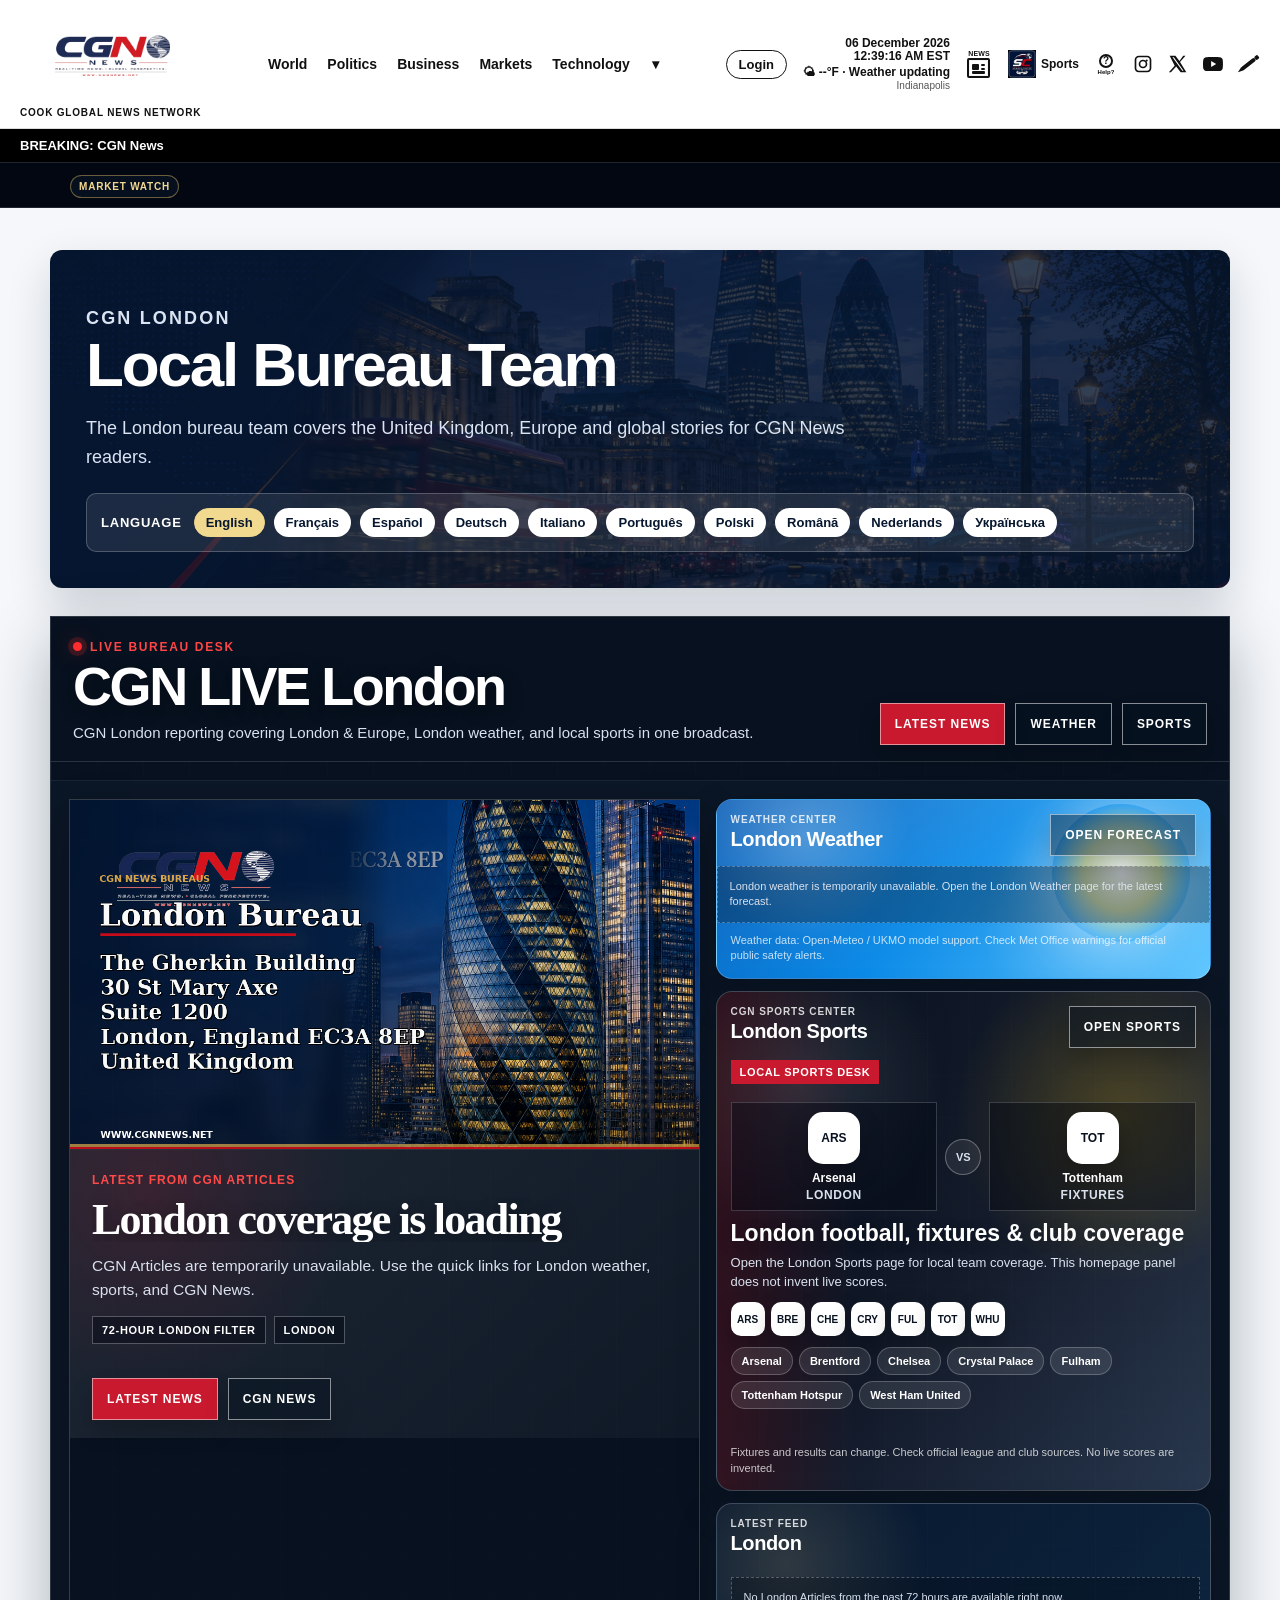
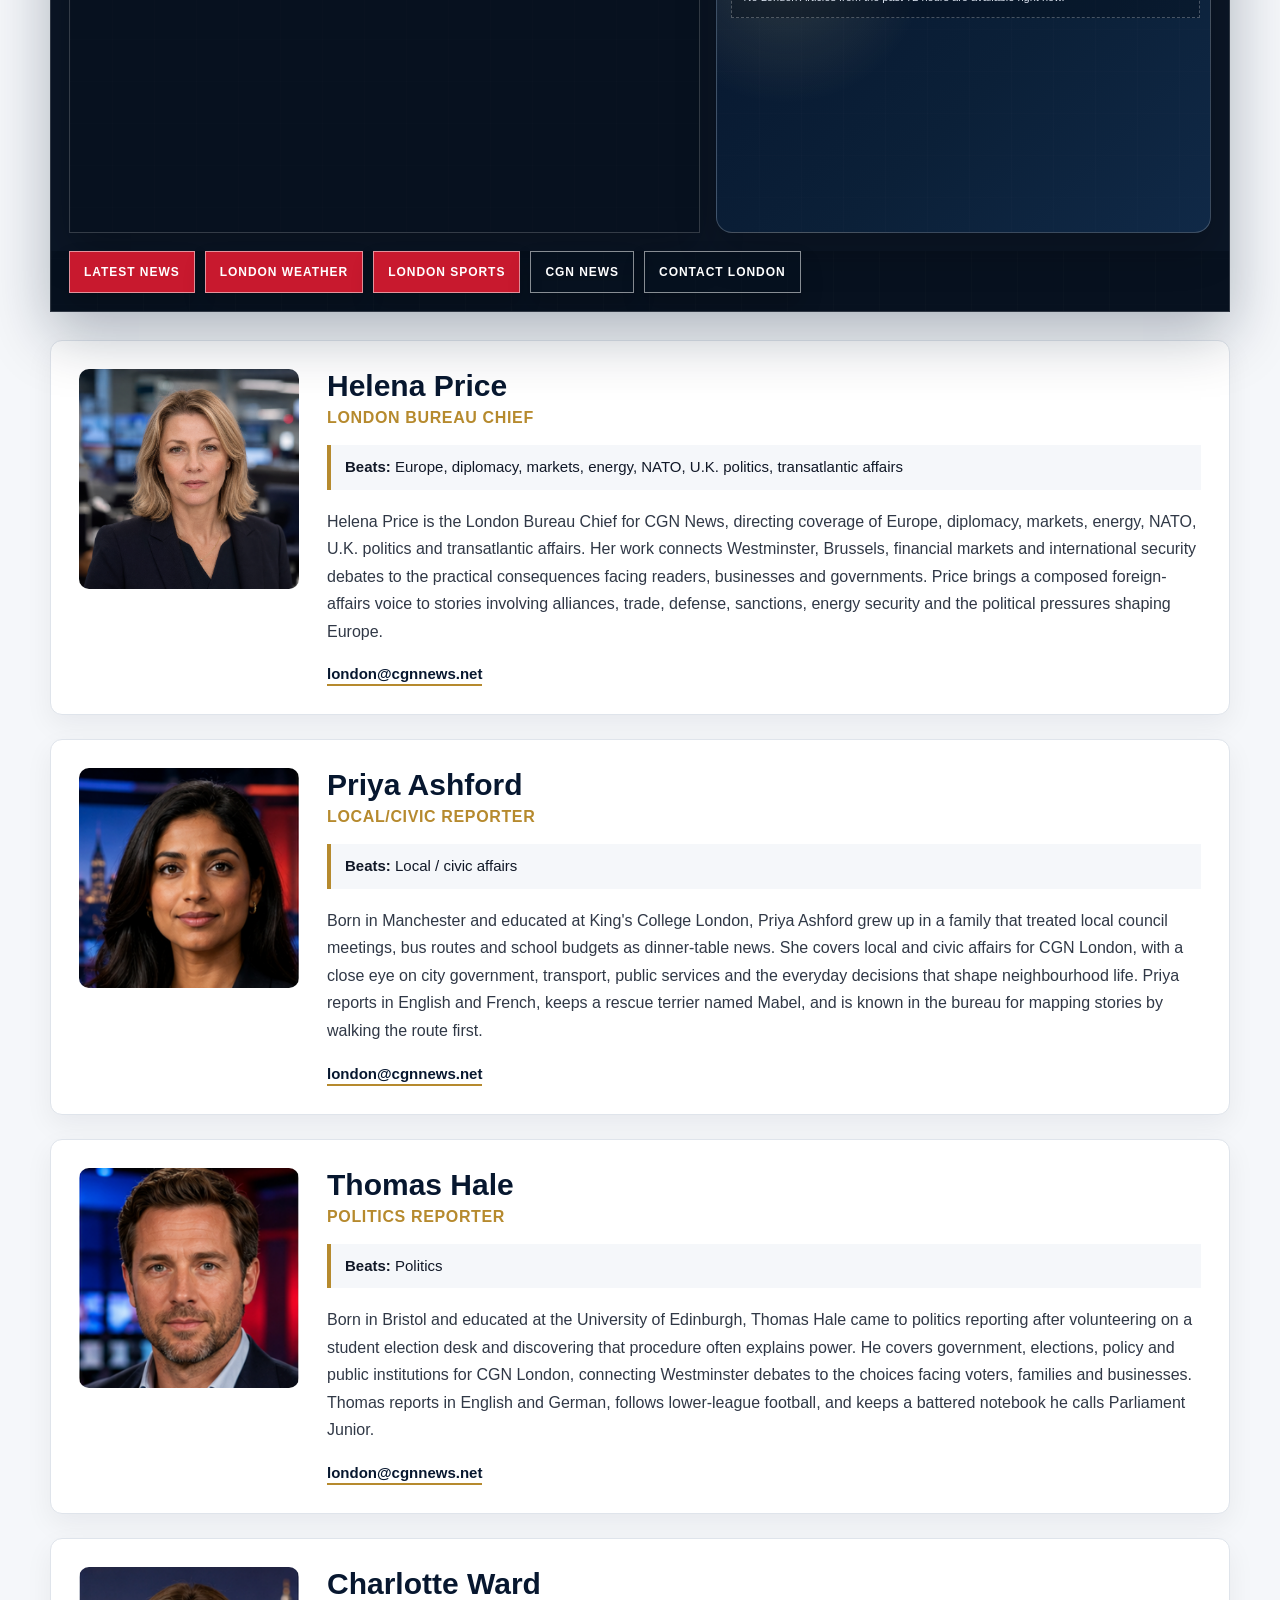
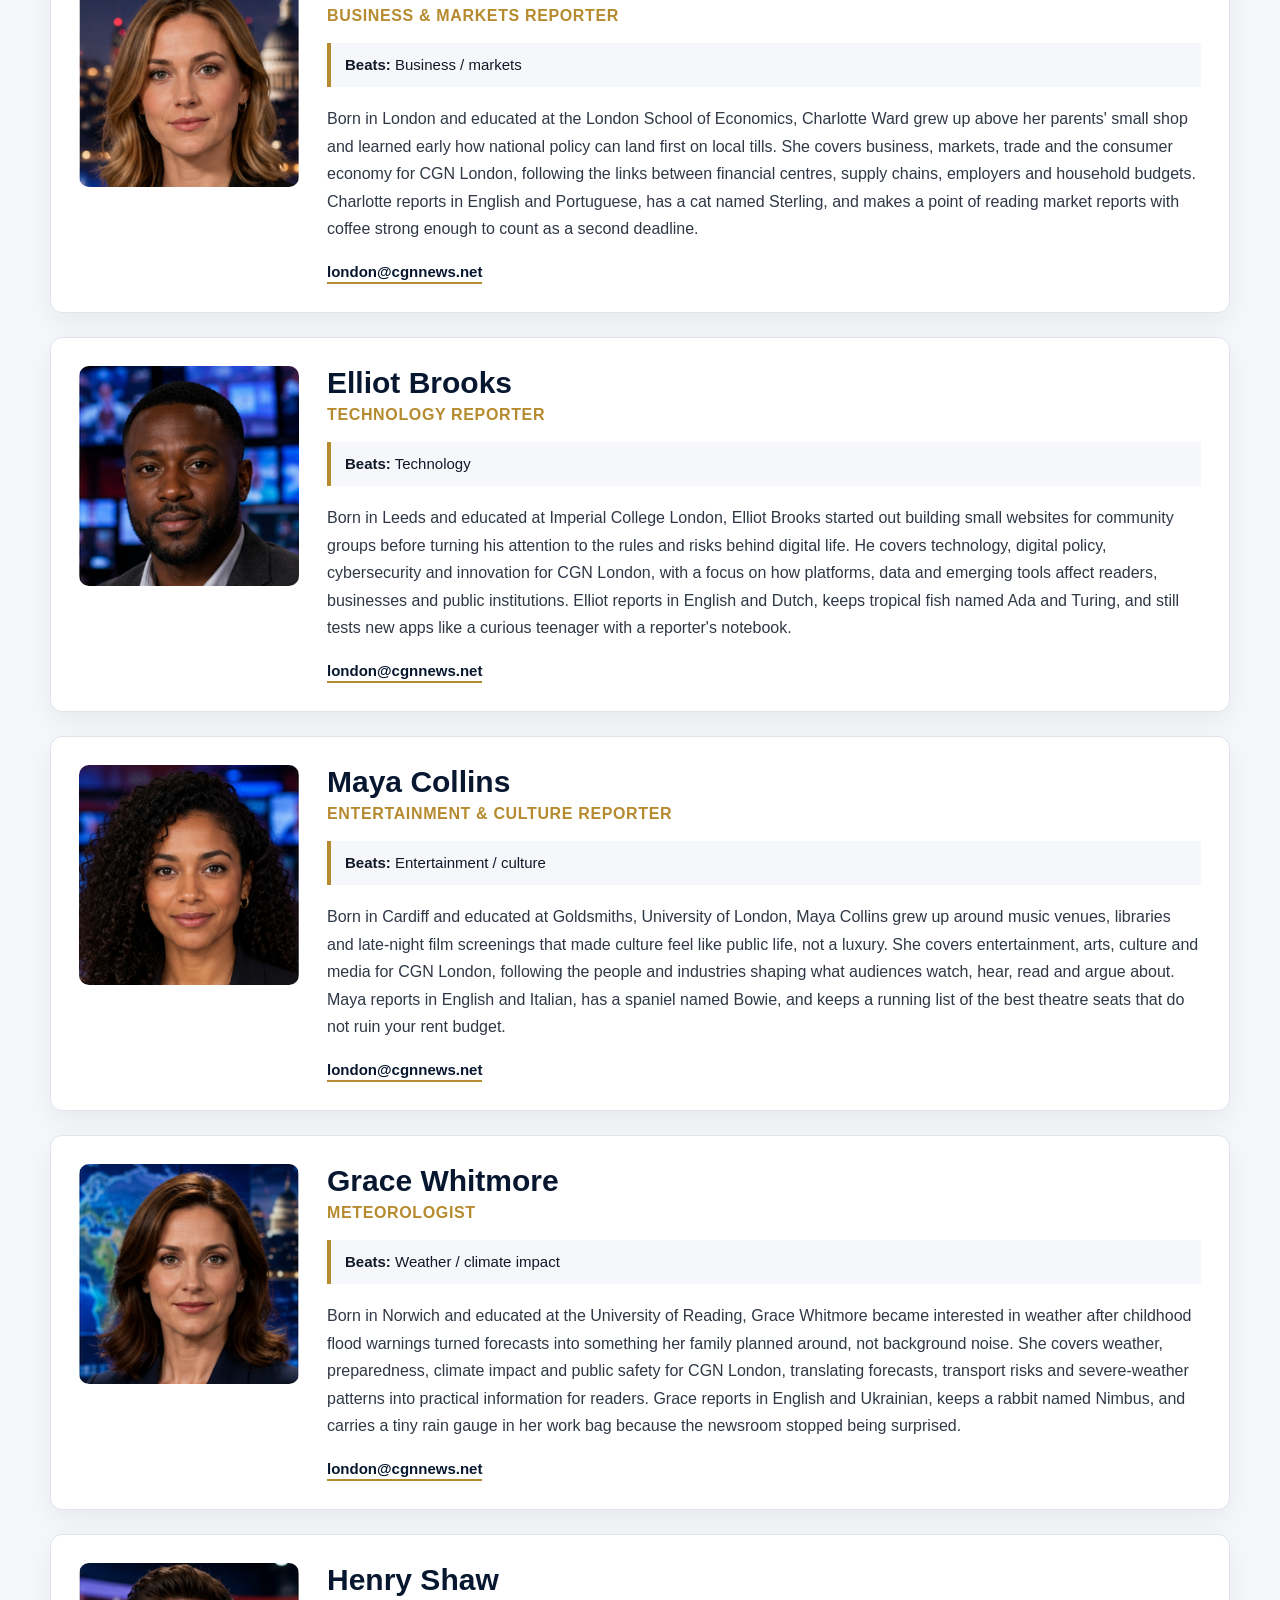
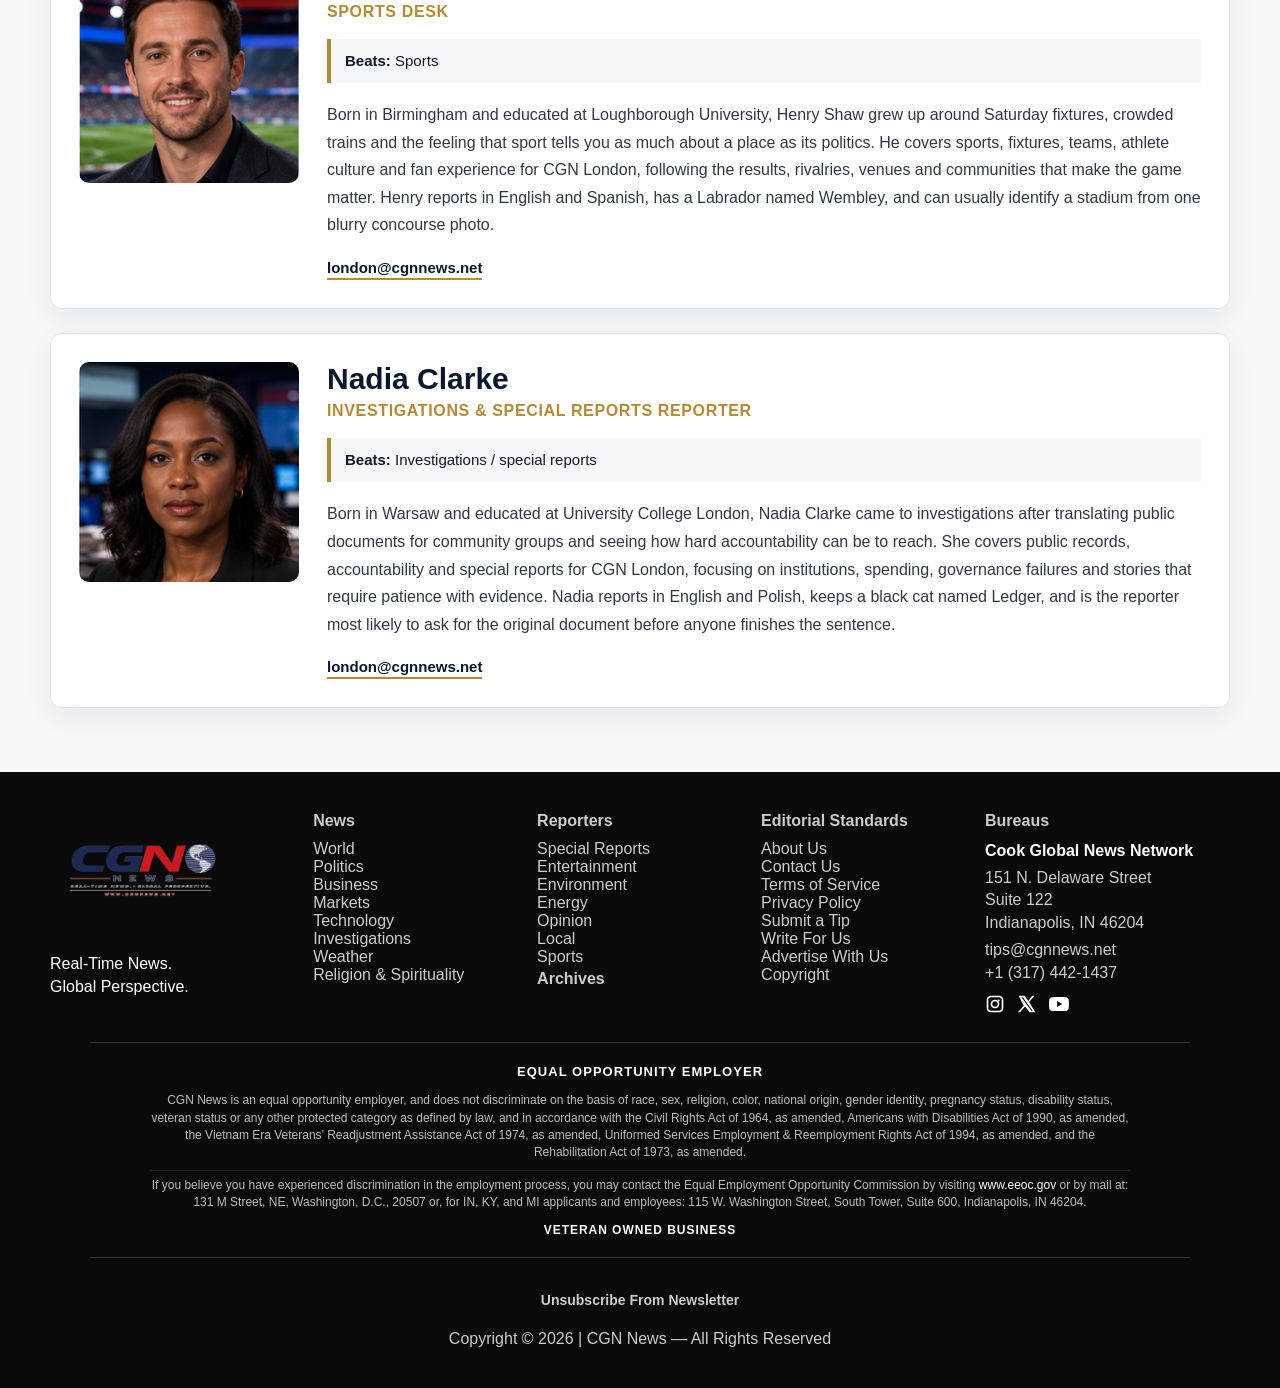
==== commit 2c652f47: "Update index.html" ====
--- a/index.html
+++ b/index.html
@@ -925,7 +925,7 @@
         <div>
           <p class="london-live-kicker">Live Bureau Desk</p>
           <h2 id="london-live-title" class="london-live-title">CGN LIVE London</h2>
-          <p class="london-live-copy">London-dateline CGN reporting from the Articles sheet, metric London weather, and local sports links in one broadcast-style dashboard.</p>
+          <p class="london-live-copy">CGN London reporting covering London & Europe, London weather, and local sports in one broadcast.</p>
         </div>
         <div class="london-live-actions" aria-label="Primary London live actions">
           <a class="london-live-btn" href="/">Latest News</a>
@@ -939,16 +939,16 @@
           <div class="london-live-feature-media" aria-hidden="true">
             <img src="/assets/CGNWebBanner01.png" alt="">
             <div class="london-live-feature-brand">
-              <div class="london-live-feature-meta">Latest from CGN Articles</div>
-              <h3 class="london-live-feature-title">Loading London coverage...</h3>
+              <div class="london-live-feature-meta">Latest from CGN London</div>
+              <h3 class="london-live-feature-title">Loading CGN London coverage...</h3>
             </div>
           </div>
           <div class="london-live-feature-content">
-            <div class="london-live-feature-meta">London Dateline · Last 72 Hours</div>
-            <h3 class="london-live-feature-title">Checking the Articles sheet</h3>
-            <p class="london-live-feature-copy">Looking for recent LONDON-dateline articles from the Articles sheet.</p>
+            <div class="london-live-feature-meta">London · Last 72 Hours</div>
+            <h3 class="london-live-feature-title">Checking London Articles/h3>
+            <p class="london-live-feature-copy">Looking for recent London Articles.</p>
             <div class="london-live-feature-statline">
-              <span>Articles Sheet</span><span>London Dateline</span><span>Story Rotation</span>
+              <span>London</span><span>Dateline</span><span>Category</span>
             </div>
             <div class="london-live-actions">
               <a class="london-live-btn" href="/">Latest News</a>
@@ -1131,20 +1131,20 @@
       const url=safeHref(buildArticleUrl(article));
       const image=articleImage(article);
       const labelText=safeText(label||"London Live Story");
-      mount.innerHTML=`<div class="london-live-feature-media" aria-hidden="true"><img src="${image}" alt="" loading="lazy" onerror="this.src='/assets/CGNWebBanner01.png';"></div><div class="london-live-feature-content"><div><div class="london-live-feature-meta">${labelText} · ${category} · ${date}</div><h3 class="london-live-feature-title">${title}</h3><p class="london-live-feature-copy">${copy}</p><div class="london-live-feature-statline"><span>Articles Sheet</span><span>London Dateline</span><span>${category}</span></div></div><div><div class="london-live-actions"><a class="london-live-btn" href="${url}">Read Article</a><a class="london-live-btn secondary" href="/weather/">London Weather</a><a class="london-live-btn secondary" href="/sports/">London Sports</a></div><div class="london-feature-rotation-controls" aria-label="London story rotation controls"><div class="london-feature-control-row"><button class="london-feature-control-btn" type="button" onclick="changeLondonFeature(-1)">Previous</button><button class="london-feature-control-btn" type="button" onclick="changeLondonFeature(1)">Next</button></div><div class="london-feature-counter">Story ${current} of ${total}</div><div class="london-feature-progress" aria-hidden="true"><span></span></div></div></div></div>`;
+      mount.innerHTML=`<div class="london-live-feature-media" aria-hidden="true"><img src="${image}" alt="" loading="lazy" onerror="this.src='/assets/CGNWebBanner01.png';"></div><div class="london-live-feature-content"><div><div class="london-live-feature-meta">${labelText} · ${category} · ${date}</div><h3 class="london-live-feature-title">${title}</h3><p class="london-live-feature-copy">${copy}</p><div class="london-live-feature-statline"><span>London</span><span>Dateline</span><span>${category}</span></div></div><div><div class="london-live-actions"><a class="london-live-btn" href="${url}">Read Article</a><a class="london-live-btn secondary" href="/weather/">London Weather</a><a class="london-live-btn secondary" href="/sports/">London Sports</a></div><div class="london-feature-rotation-controls" aria-label="London story rotation controls"><div class="london-feature-control-row"><button class="london-feature-control-btn" type="button" onclick="changeLondonFeature(-1)">Previous</button><button class="london-feature-control-btn" type="button" onclick="changeLondonFeature(1)">Next</button></div><div class="london-feature-counter">Story ${current} of ${total}</div><div class="london-feature-progress" aria-hidden="true"><span></span></div></div></div></div>`;
     }
 
     function renderFeatureFallback(message){
       const mount=document.getElementById("london-live-feature");
       if(!mount)return;
-      mount.innerHTML=`<div class="london-live-feature-media" aria-hidden="true"><img src="/assets/CGNWebBanner01.png" alt="" loading="lazy"></div><div class="london-live-feature-content"><div><div class="london-live-feature-meta">Latest from CGN Articles</div><h3 class="london-live-feature-title">London coverage is loading</h3><p class="london-live-feature-copy">${safeText(message||"No London-dateline articles from the past 72 hours are available right now.")}</p><div class="london-live-feature-statline"><span>72-Hour London Filter</span><span>Articles Sheet</span></div></div><div class="london-live-actions"><a class="london-live-btn" href="/">Latest News</a><a class="london-live-btn secondary" href="https://www.cgnnews.net/" target="_blank" rel="noopener">CGN News</a></div></div>`;
+      mount.innerHTML=`<div class="london-live-feature-media" aria-hidden="true"><img src="/assets/CGNWebBanner01.png" alt="" loading="lazy"></div><div class="london-live-feature-content"><div><div class="london-live-feature-meta">Latest from CGN Articles</div><h3 class="london-live-feature-title">London coverage is loading</h3><p class="london-live-feature-copy">${safeText(message||"No London-dateline articles from the past 72 hours are available right now.")}</p><div class="london-live-feature-statline"><span>72-Hour London Filter</span><span>London</span></div></div><div class="london-live-actions"><a class="london-live-btn" href="/">Latest News</a><a class="london-live-btn secondary" href="https://www.cgnnews.net/" target="_blank" rel="noopener">CGN News</a></div></div>`;
     }
 
     function renderLatestList(items){
       const mount=document.getElementById("london-latest-list");
       if(!mount)return;
       if(!items.length){
-        mount.innerHTML='<p class="london-status">No London-dateline articles from the past 72 hours are available right now.</p>';
+        mount.innerHTML='<p class="london-status">No London Articles from the past 72 hours are available right now.</p>';
         return;
       }
       mount.innerHTML=items.slice(0,12).map(function(article){
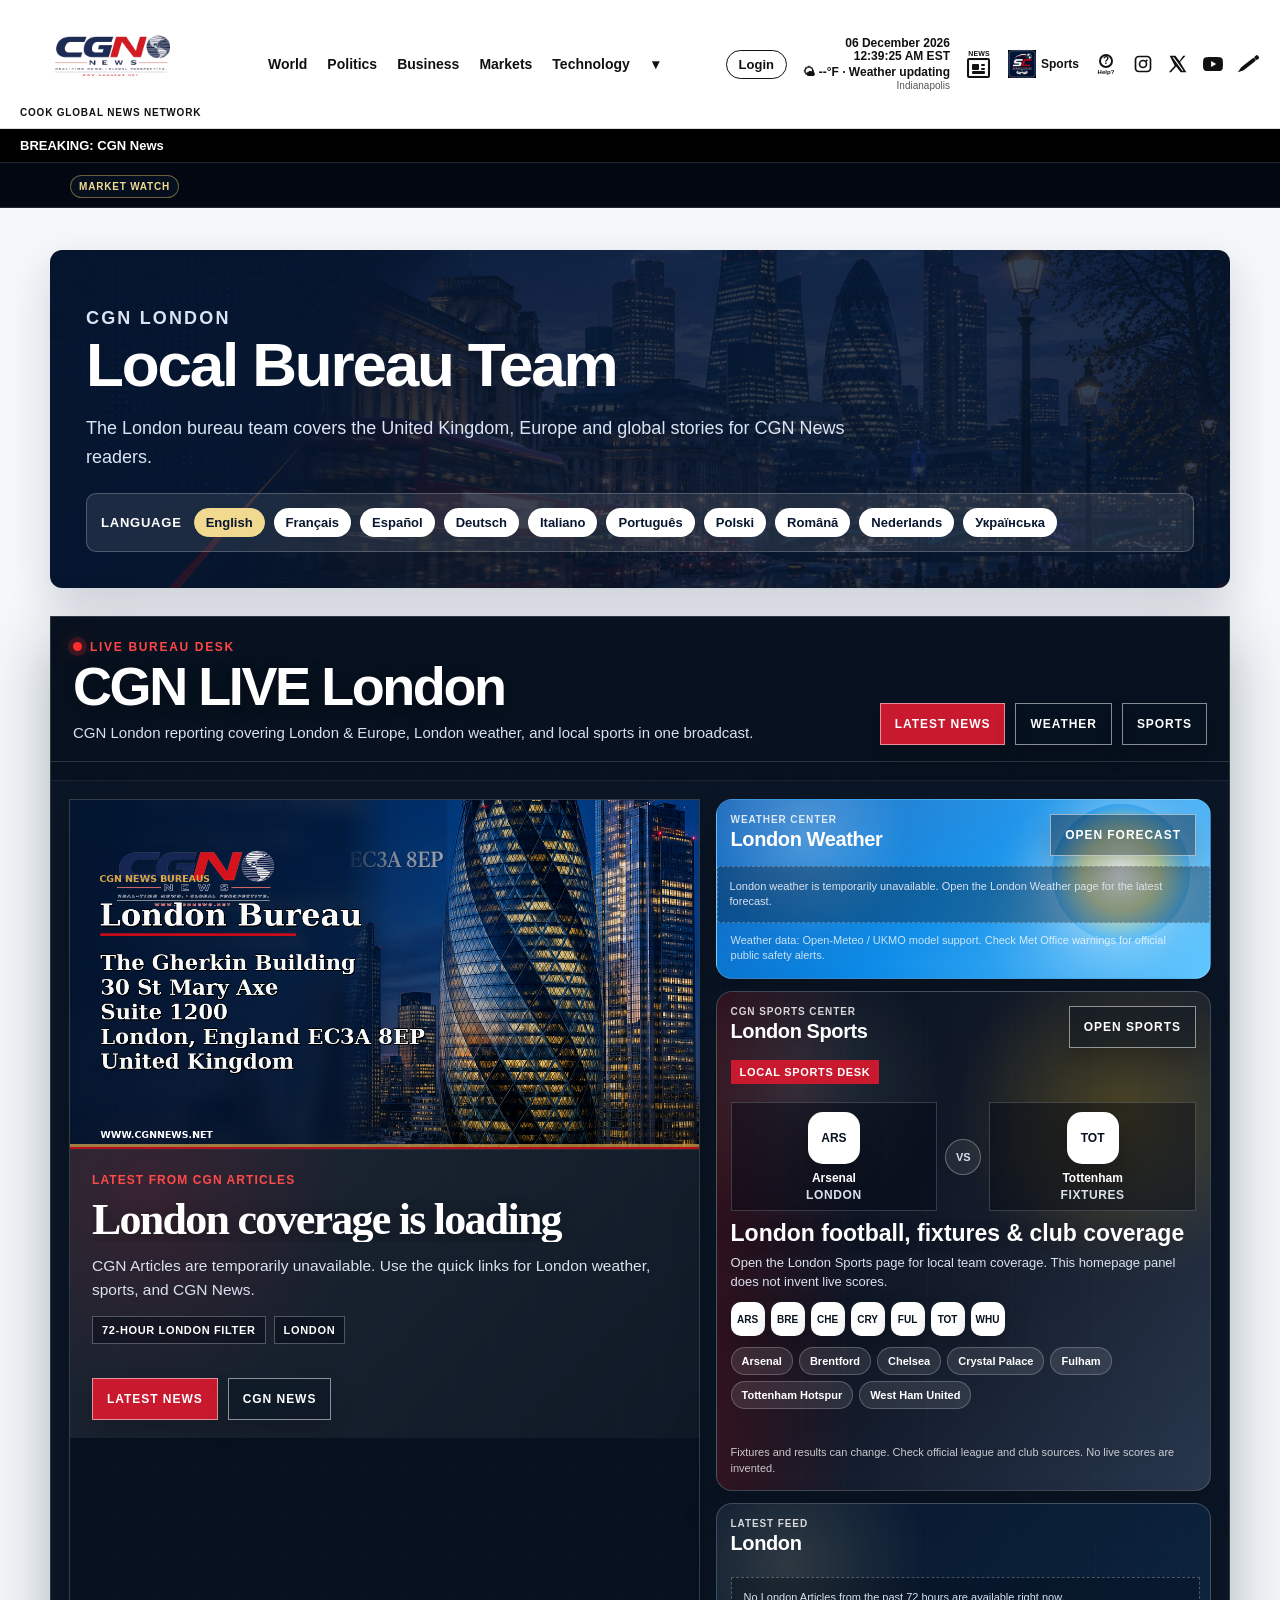
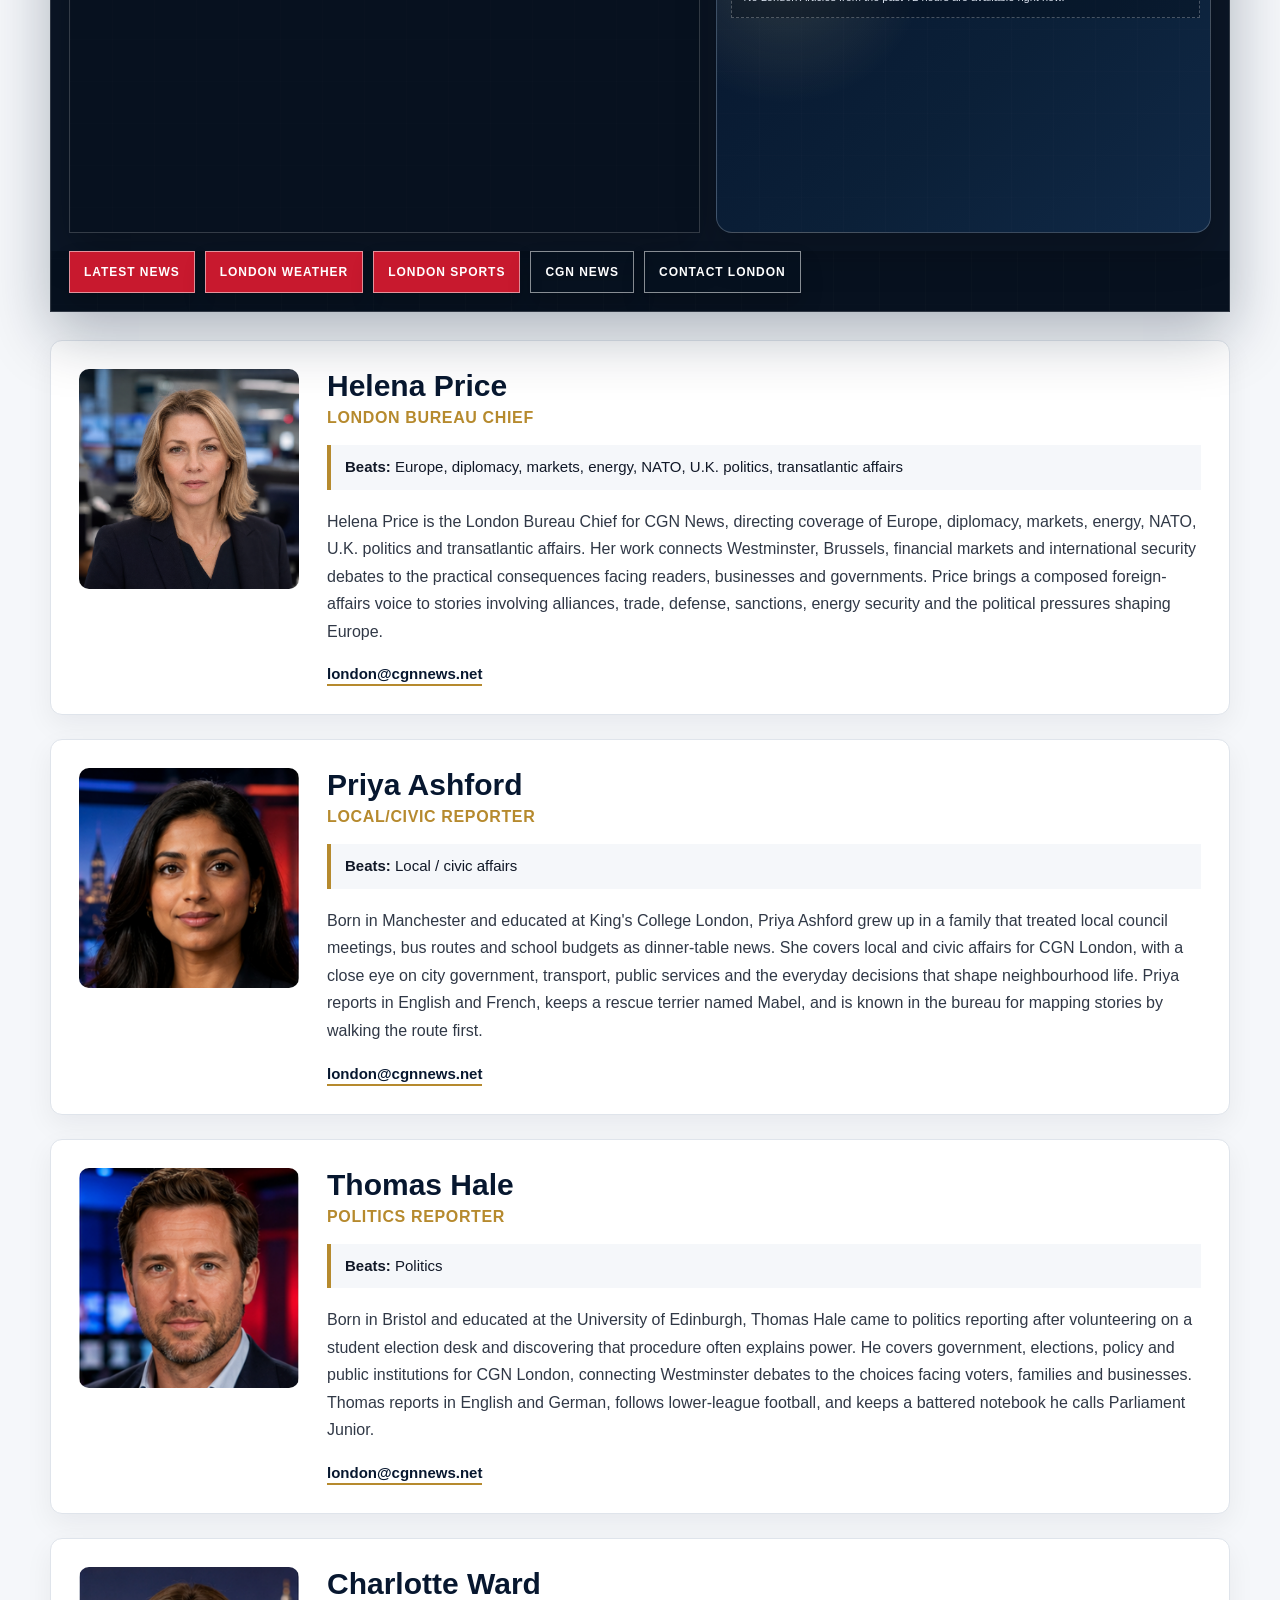
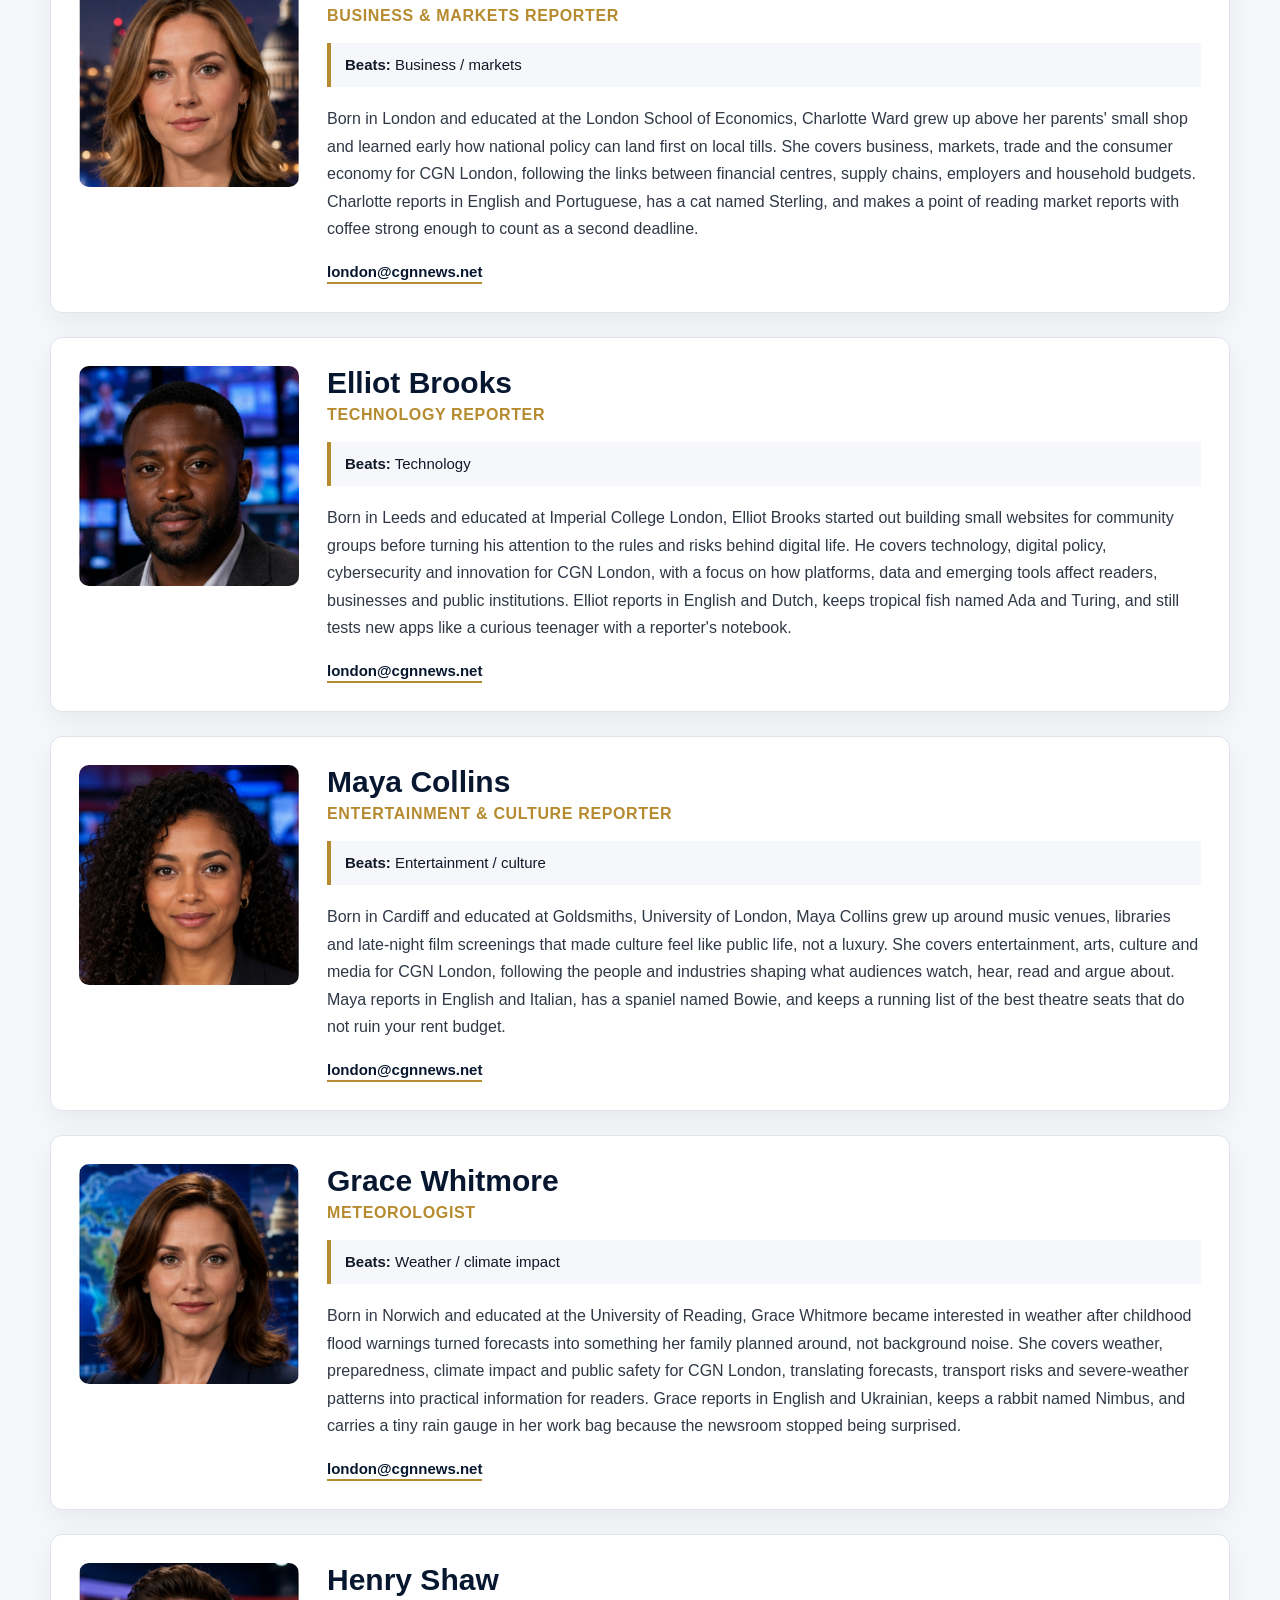
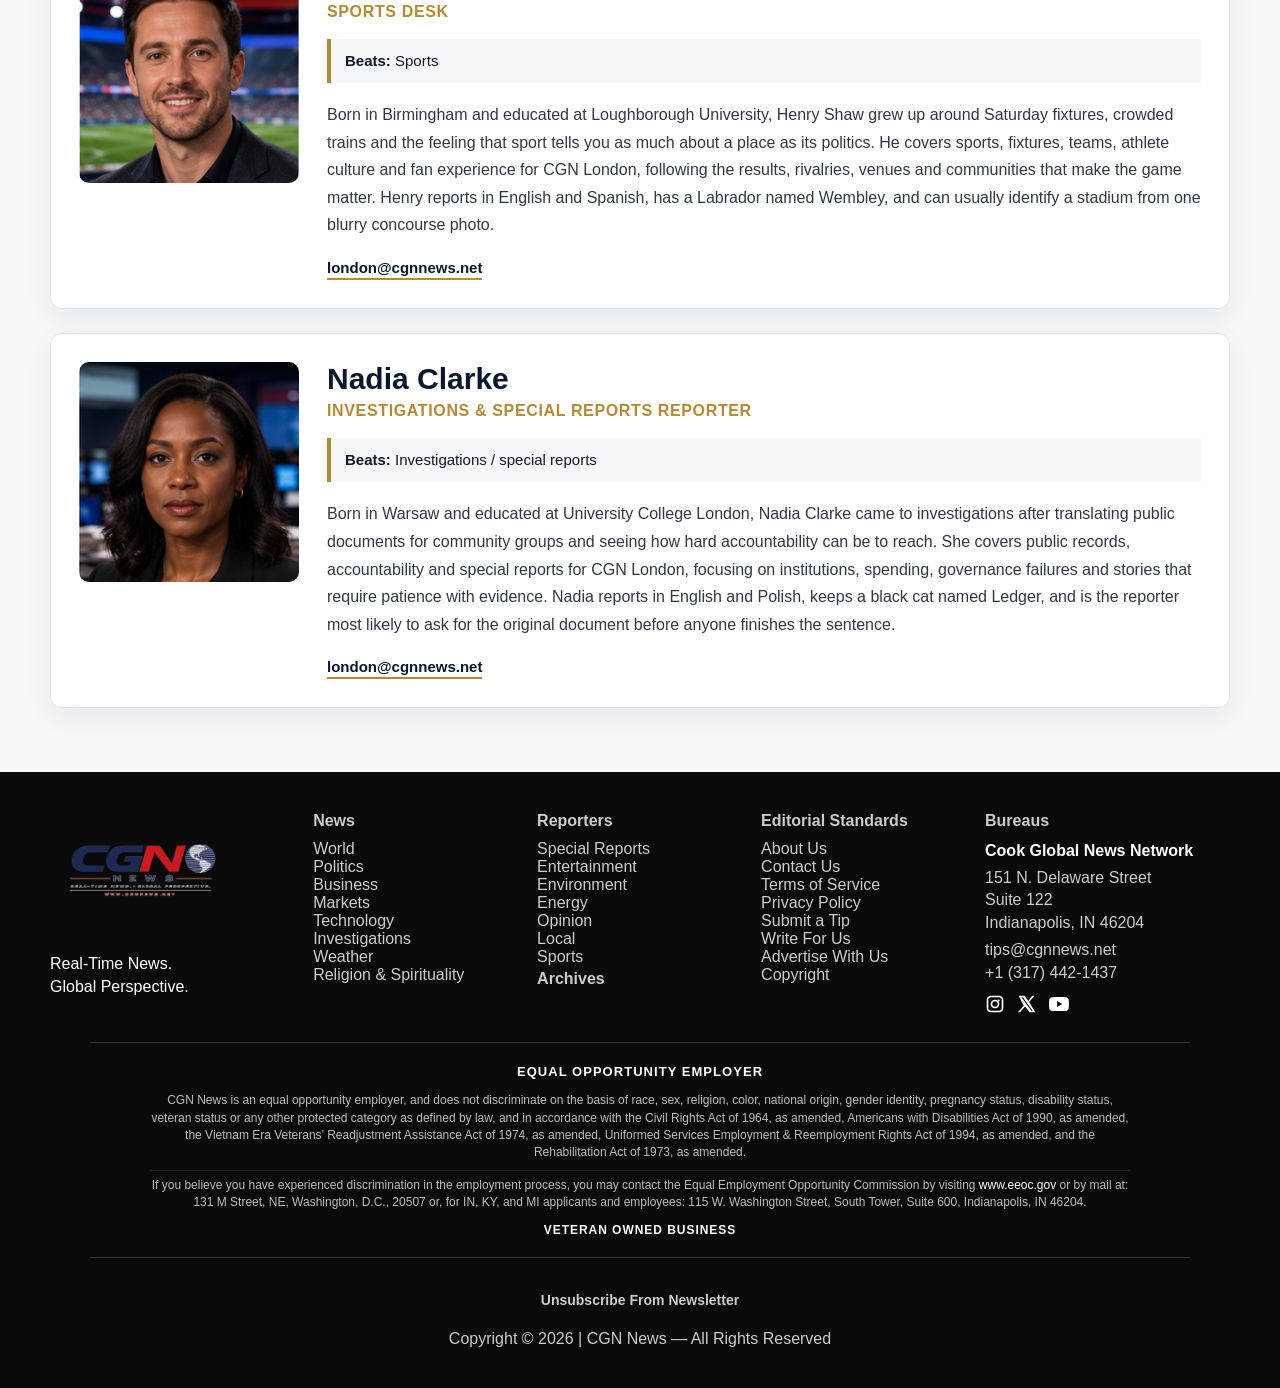
==== commit 65c0a38d: "Update index.html" ====
--- a/index.html
+++ b/index.html
@@ -945,7 +945,7 @@
           </div>
           <div class="london-live-feature-content">
             <div class="london-live-feature-meta">London · Last 72 Hours</div>
-            <h3 class="london-live-feature-title">Checking London Articles/h3>
+            <h3 class="london-live-feature-title">Checking London Articles</h3>
             <p class="london-live-feature-copy">Looking for recent London Articles.</p>
             <div class="london-live-feature-statline">
               <span>London</span><span>Dateline</span><span>Category</span>
